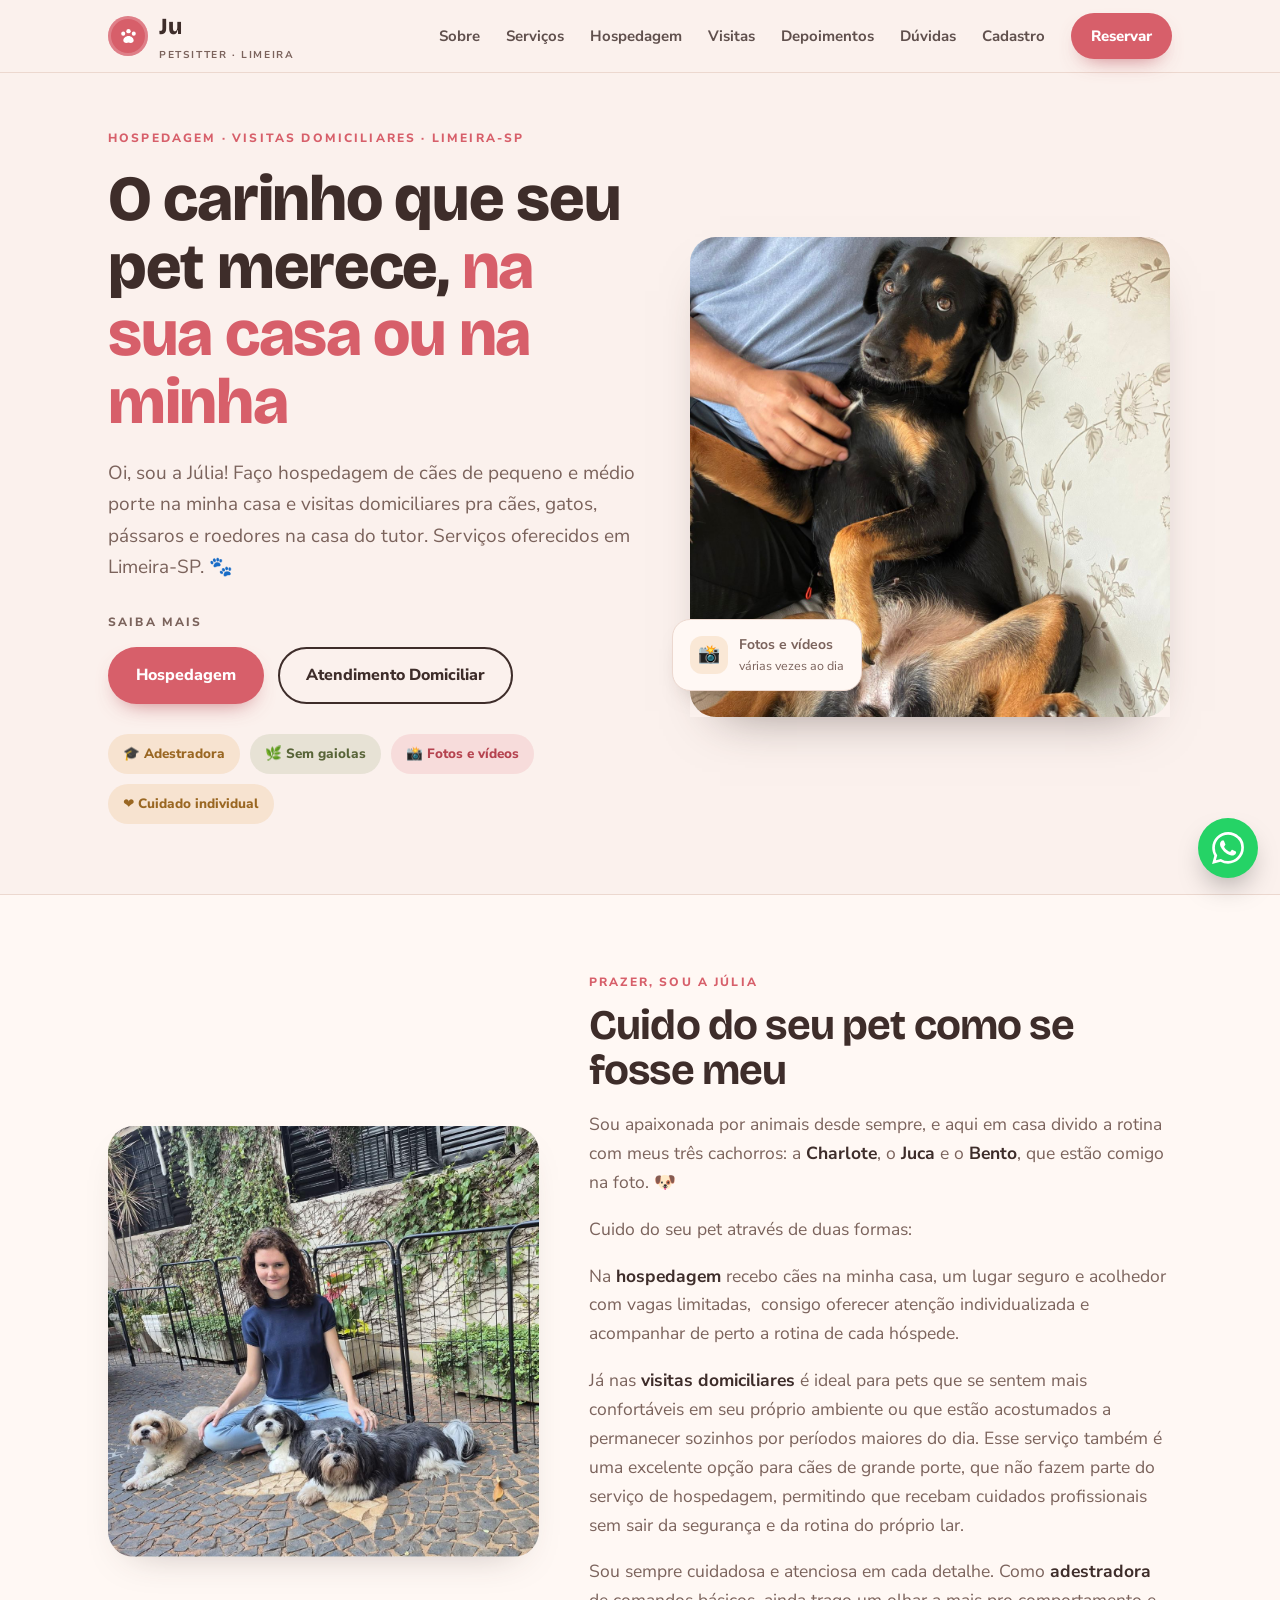
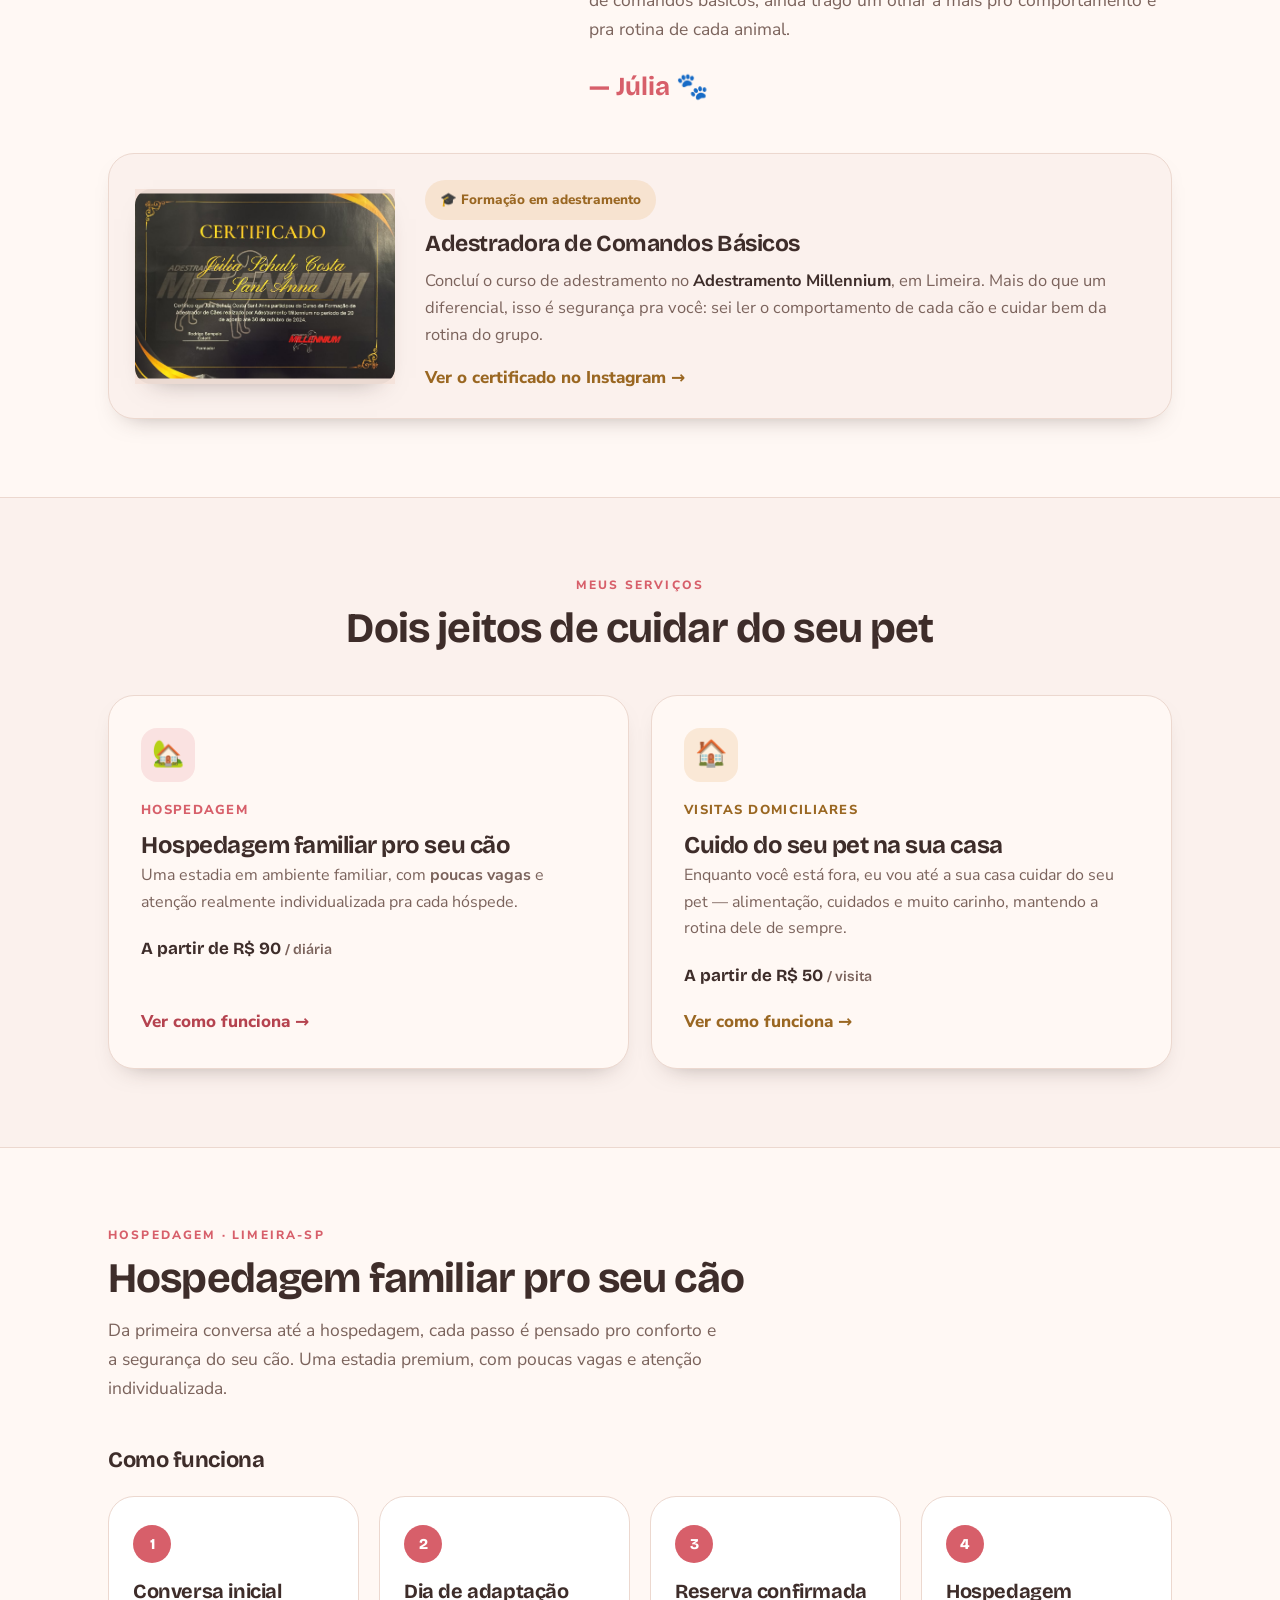
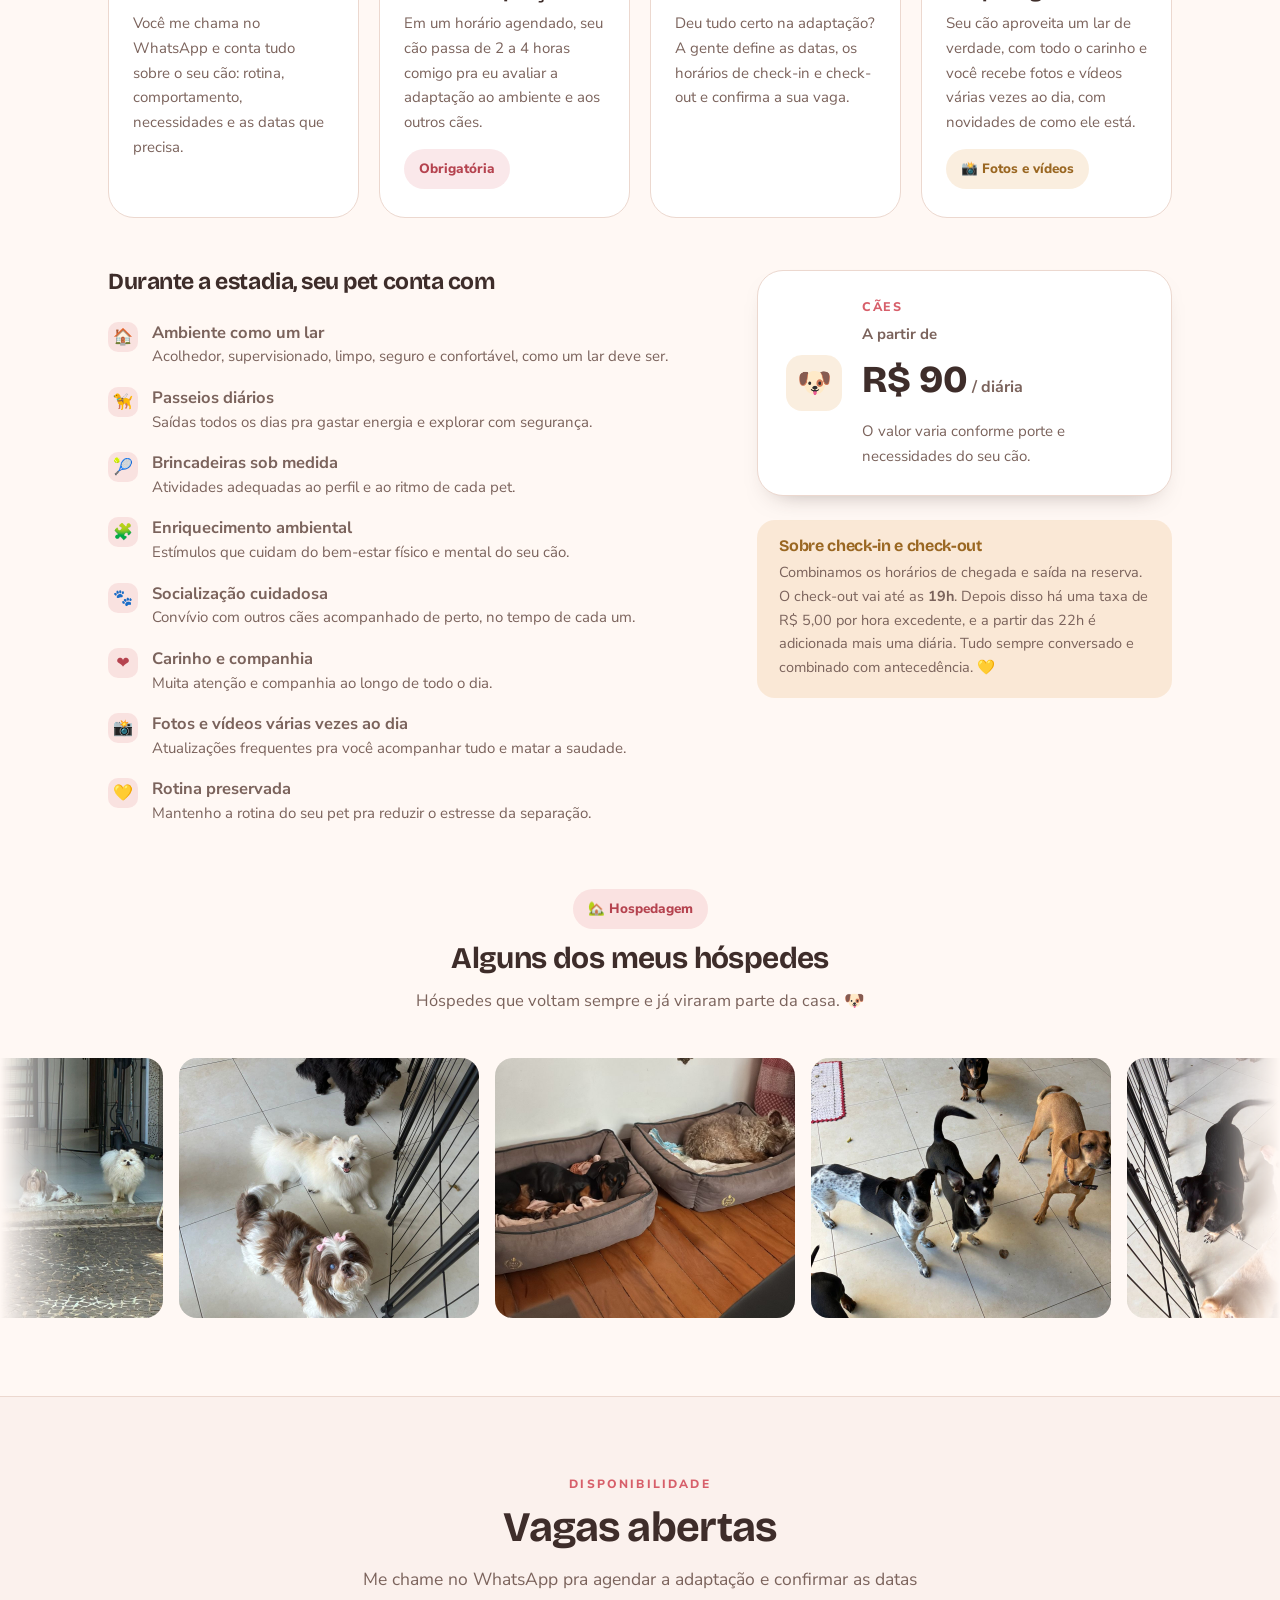
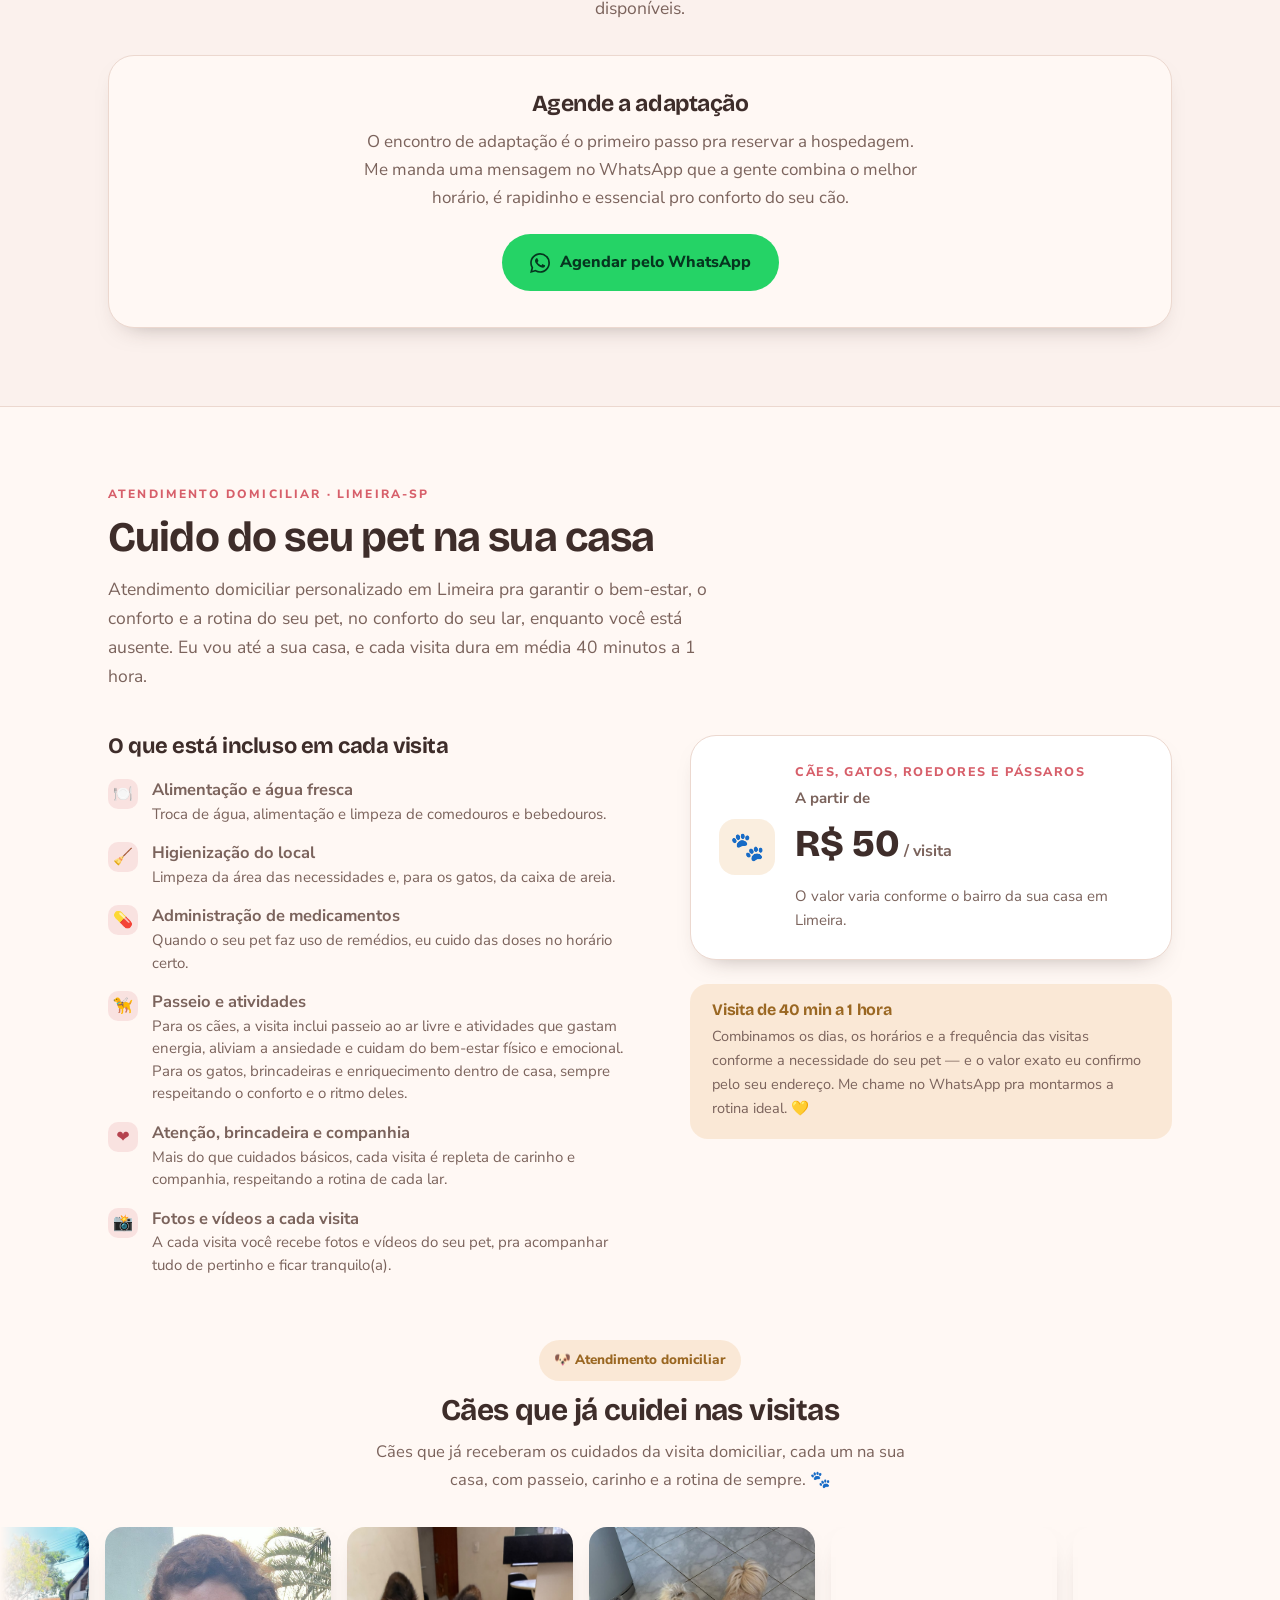
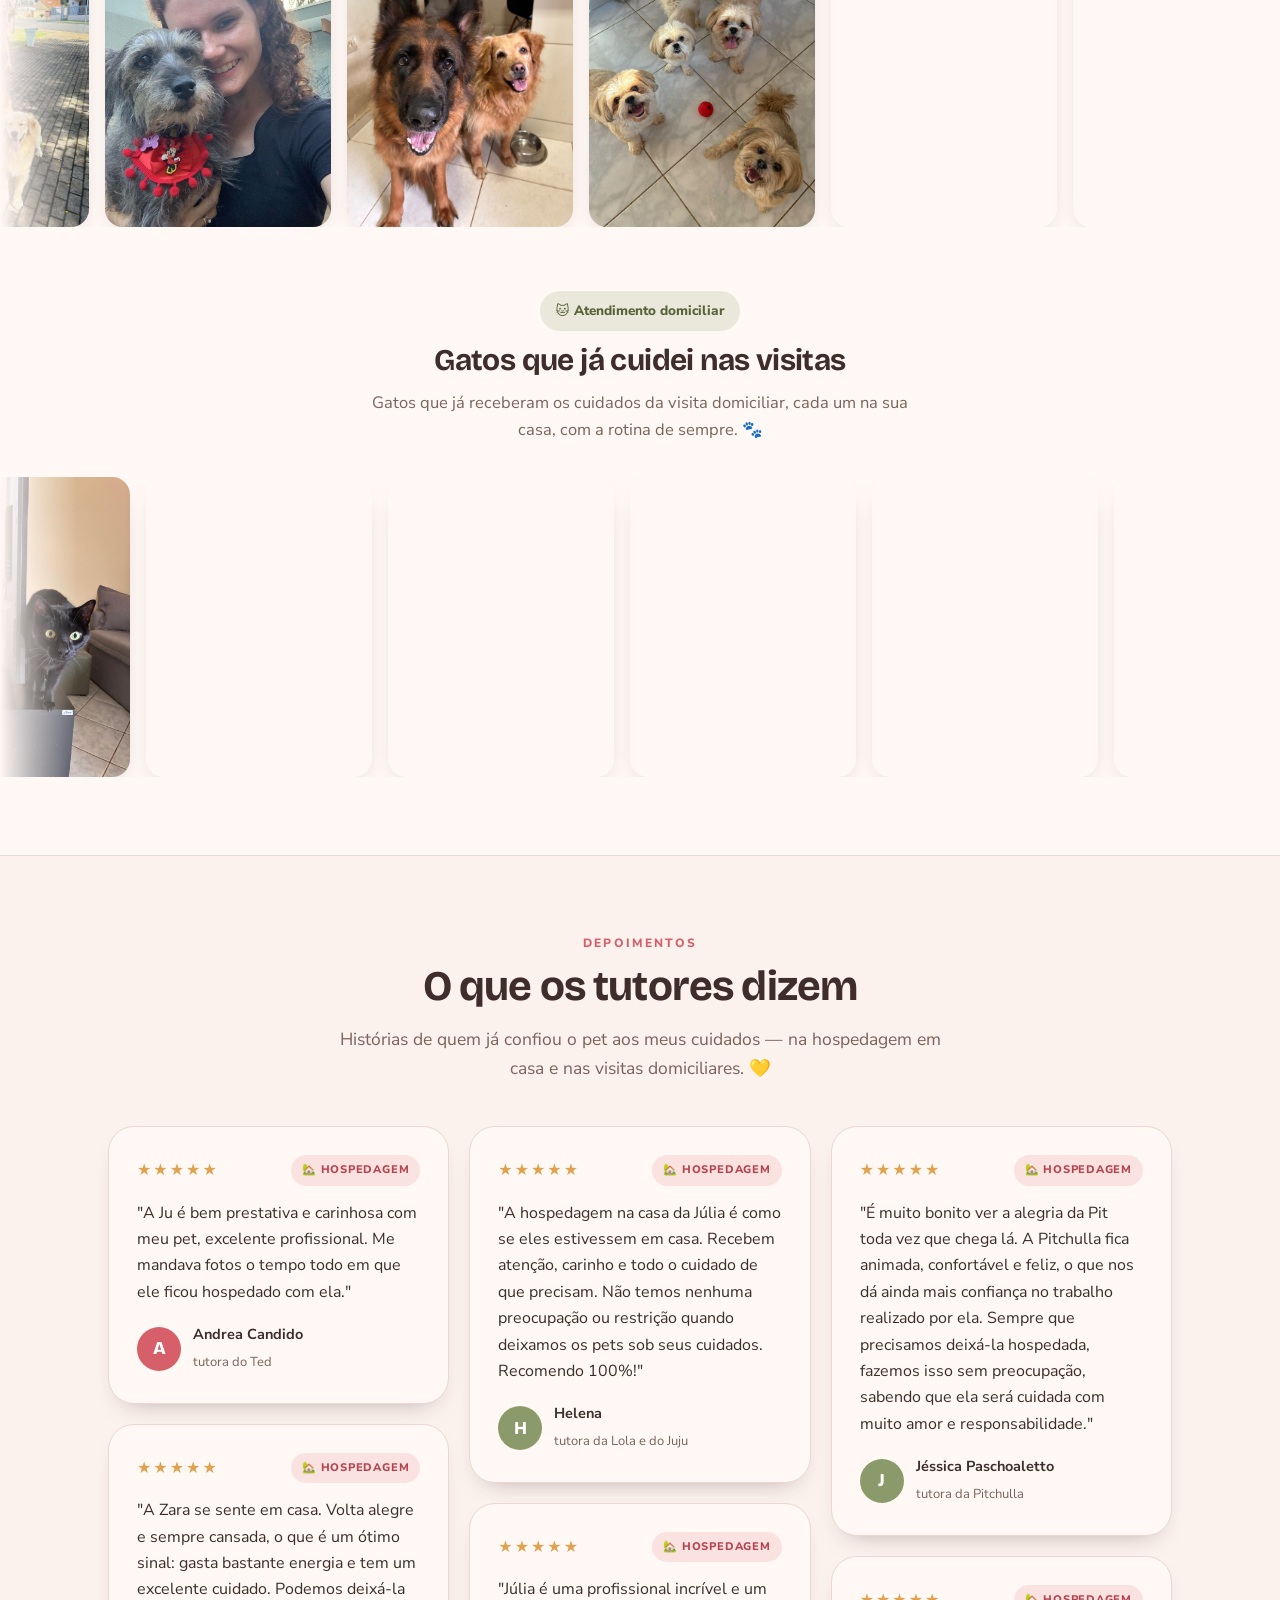
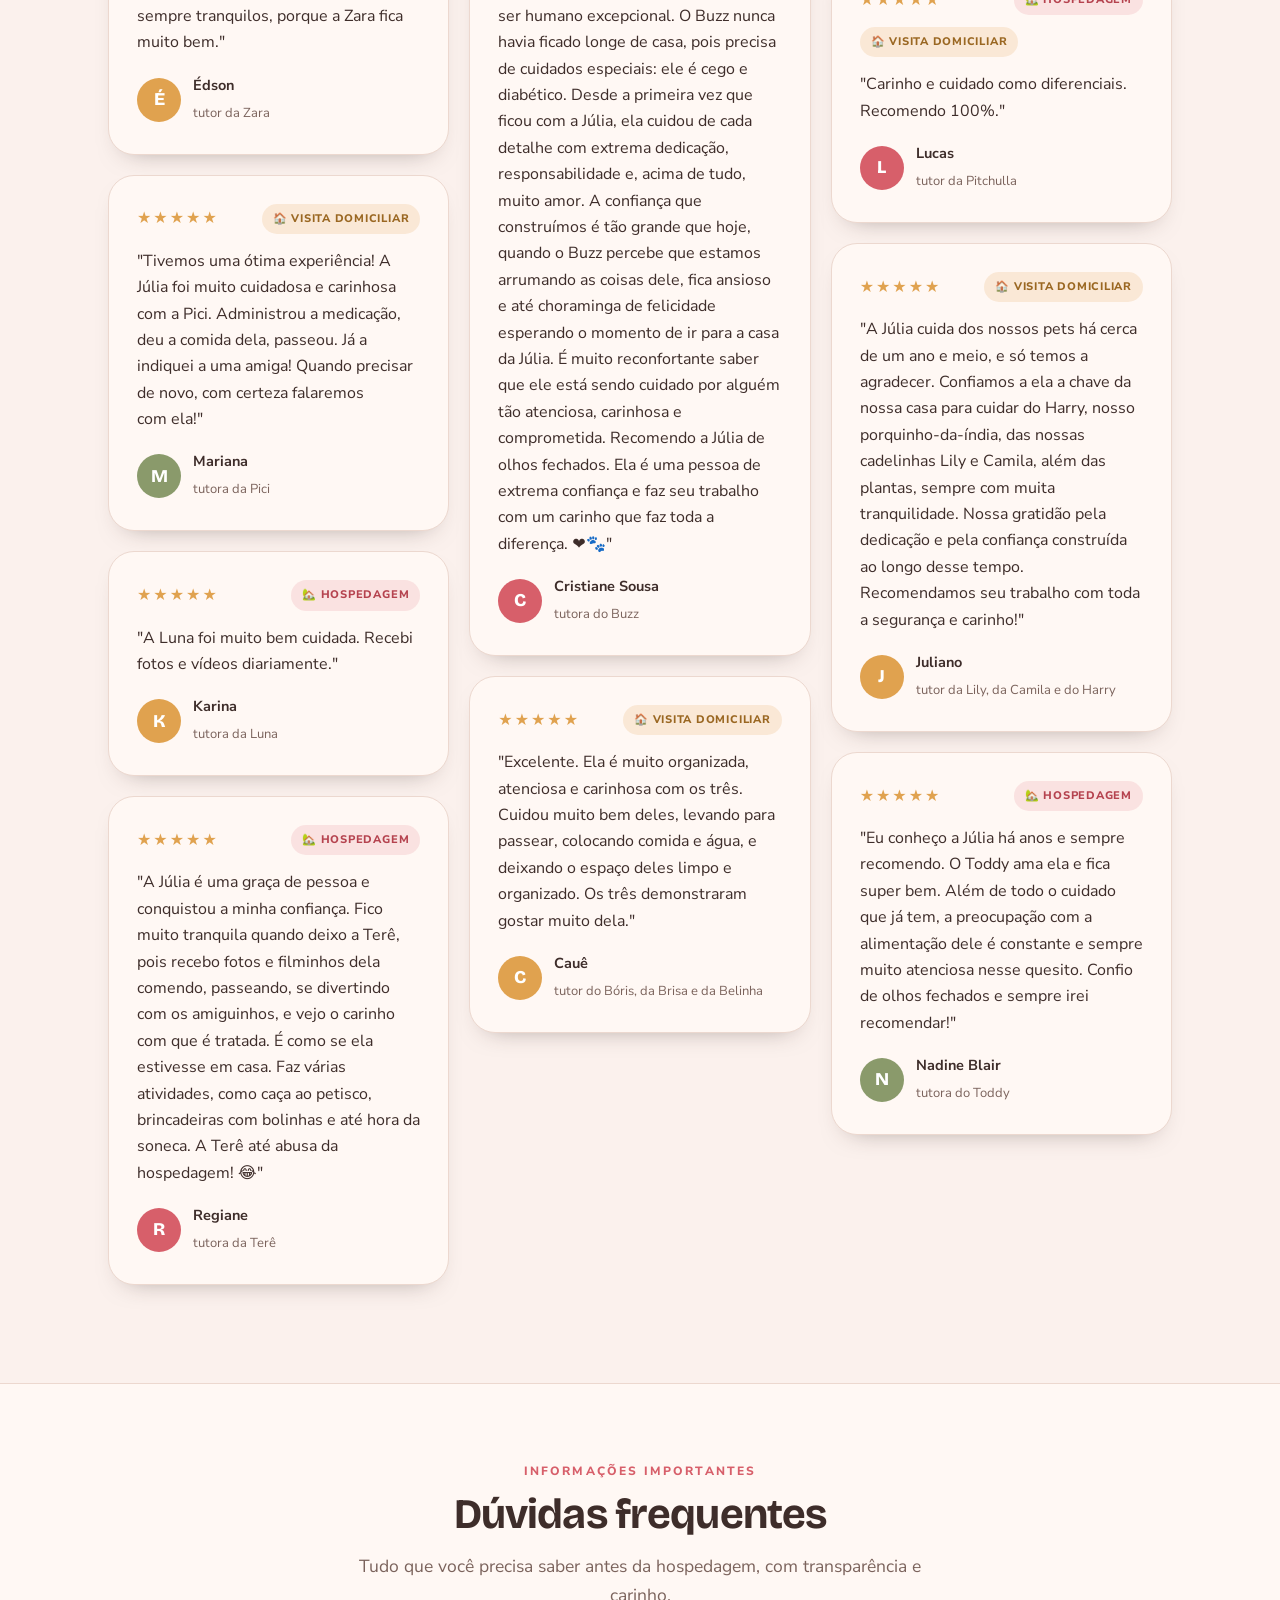
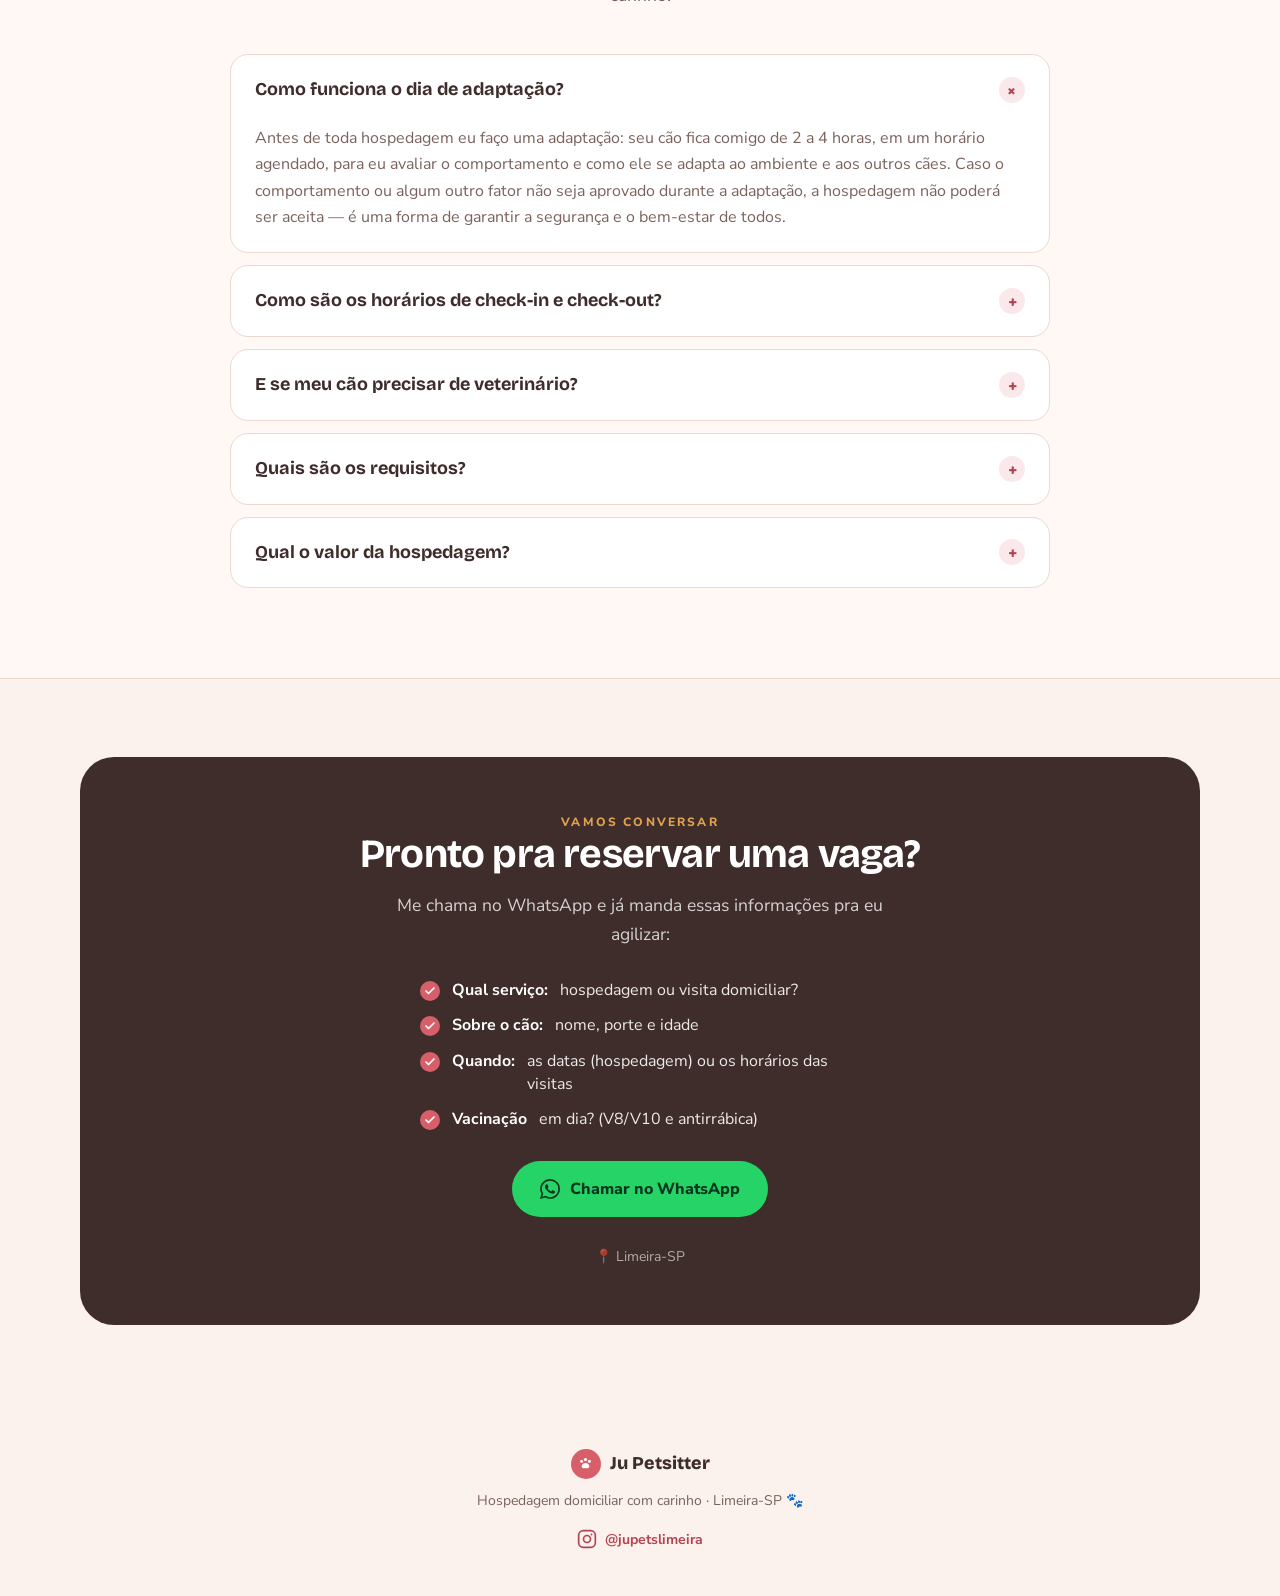
==== index.html @ 746bd134 "Add five photos to the cat visits gallery Co-Authored-By: Claude Opus 5.5 <noreply@anthropic.com> Cl" ====
<!DOCTYPE html>
<html lang="pt-BR">
<head>
<meta charset="UTF-8" />
<meta name="viewport" content="width=device-width, initial-scale=1.0" />
<title>Ju Pets · Hospedagem e visitas domiciliares em Limeira-SP</title>
<meta name="description" content="Ju Pets, em Limeira-SP: hospedagem familiar de cães e visitas domiciliares para cães e gatos, com carinho de verdade e fotos e vídeos várias vezes ao dia. 🐾" />

<!-- ===== Prévia ao compartilhar o link (WhatsApp, Instagram, Facebook) ===== -->
<!-- IMPORTANTE: troque "https://SEU-DOMINIO.com.br" pelo endereço real do site
     depois de publicar, pra a imagem aparecer no WhatsApp. -->
<meta property="og:type" content="website" />
<meta property="og:site_name" content="Ju Pets" />
<meta property="og:title" content="Ju Pets · Hospedagem e visitas domiciliares em Limeira-SP" />
<meta property="og:description" content="O carinho que seu pet merece, na sua casa ou na minha. Hospedagem de cães e visitas para cães e gatos em Limeira-SP, com fotos e vídeos várias vezes ao dia. 🐾" />
<meta property="og:image" content="https://SEU-DOMINIO.com.br/images/og-jupets.png" />
<meta property="og:image:width" content="1200" />
<meta property="og:image:height" content="630" />
<meta property="og:image:alt" content="Ju Pets — hospedagem e visitas domiciliares em Limeira-SP" />
<meta property="og:locale" content="pt_BR" />
<meta name="twitter:card" content="summary_large_image" />
<meta name="twitter:title" content="Ju Pets · Hospedagem e visitas domiciliares em Limeira-SP" />
<meta name="twitter:description" content="O carinho que seu pet merece, na sua casa ou na minha. Cães e gatos em Limeira-SP. 🐾" />
<meta name="twitter:image" content="https://SEU-DOMINIO.com.br/images/og-jupets.png" />

<link rel="preconnect" href="https://fonts.googleapis.com" />
<link rel="preconnect" href="https://fonts.gstatic.com" crossorigin />
<link href="https://fonts.googleapis.com/css2?family=Bricolage+Grotesque:opsz,wght@12..96,400;12..96,500;12..96,600;12..96,700;12..96,800&family=Nunito+Sans:ital,opsz,wght@0,6..12,400;0,6..12,500;0,6..12,600;0,6..12,700;0,6..12,800;1,6..12,400&display=swap" rel="stylesheet" />
<script src="image-slot.js"></script>
<style>
  :root {
    /* ===== Paleta Rosa Vivo (aconchegante e caloroso) ===== */
    --rose:       #D75F6A;  /* cor principal — rosa vivo */
    --rose-deep:  #B5434F;  /* rosa escuro (hover/pressed) */
    --rose-soft:  rgba(215,95,106,0.14);
    --honey:      #E0A24F;  /* acento quente */
    --honey-ink:  #9a6722;
    --honey-soft: rgba(224,162,79,0.18);
    --sage:       #8a9a6b;
    --sage-soft:  rgba(138,154,107,0.18);
    --sage-ink:   #586438;

    --cream:      #FBF1ED;  /* fundo da página */
    --surface:    #FFF8F4;  /* cartões */
    --shell:      #F5E3DB;  /* chips / divisores suaves */
    --line:       #ECD8CF;
    --ink:        #3E2D2A;  /* texto principal */
    --ink-soft:   #7B635C;  /* texto secundário */

    --wa:         #25D366;
    --r-xl: 34px; --r-lg: 26px; --r-md: 18px; --r-sm: 12px;
    --shadow: 0 24px 50px -30px rgba(62,45,42,0.55);
    --shadow-sm: 0 12px 26px -18px rgba(62,45,42,0.5);
    --maxw: 1120px;
  }

  * { box-sizing: border-box; }
  html { scroll-behavior: smooth; scroll-padding-top: 86px; }
  body {
    margin: 0; background: var(--cream); color: var(--ink);
    font-family: "Nunito Sans", system-ui, sans-serif;
    font-size: 17px; line-height: 1.65; -webkit-font-smoothing: antialiased;
  }
  img, image-slot { max-width: 100%; }
  image-slot { display: block; }
  h1,h2,h3,h4 { font-family: "Bricolage Grotesque", system-ui, sans-serif; font-weight: 700; line-height: 1.06; letter-spacing: -0.02em; margin: 0; }
  a { color: inherit; }

  .wrap { max-width: var(--maxw); margin: 0 auto; padding: 0 28px; }
  .eyebrow { font-weight: 800; text-transform: uppercase; letter-spacing: 0.18em; font-size: 12px; color: var(--rose); }
  .sec-title { font-size: clamp(28px, 4vw, 42px); margin: 10px 0 0; }
  .sec-intro { color: var(--ink-soft); max-width: 620px; margin: 16px 0 0; font-size: 17.5px; }
  .section { padding: 78px 0; position: relative; }
  /* Faixas areia alternadas — separam visualmente as seções */
  .section.band { background: var(--surface); border-top: 1px solid var(--line); border-bottom: 1px solid var(--line); }
  /* dentro da faixa, os cards viram branco puro pra manter o contraste */
  .section.band .step, .section.band .quote, .section.band .price, .section.band .acc { background: #fff; }
  .center { text-align: center; }
  .center .sec-intro { margin-left: auto; margin-right: auto; }

  /* ====== Buttons ====== */
  .btn { font-family: "Nunito Sans"; font-weight: 800; border: 0; cursor: pointer; border-radius: 999px;
         padding: 15px 28px; font-size: 16px; display: inline-flex; align-items: center; gap: 10px;
         text-decoration: none; transition: transform .15s ease, background .15s ease, box-shadow .15s ease; }
  .btn:active { transform: translateY(1px); }
  .btn-primary { background: var(--rose); color: #fff; box-shadow: 0 10px 22px -12px rgba(181,67,79,0.8); }
  .btn-primary:hover { background: var(--rose-deep); }
  .btn-ghost { background: transparent; color: var(--ink); border: 2px solid var(--ink); padding: 13px 26px; }
  .btn-ghost:hover { background: var(--ink); color: var(--cream); }
  .btn-wa { background: var(--wa); color: #06351f; }
  .btn-wa:hover { filter: brightness(0.96); }

  .badge { display: inline-flex; align-items: center; gap: 8px; padding: 9px 15px; border-radius: 999px; font-weight: 800; font-size: 13.5px; }
  .badge.rose { background: var(--rose-soft); color: var(--rose-deep); }
  .badge.honey { background: var(--honey-soft); color: var(--honey-ink); }
  .badge.sage { background: var(--sage-soft); color: var(--sage-ink); }

  /* ====== Navbar ====== */
  header.nav {
    position: sticky; top: 0; z-index: 50;
    background: color-mix(in srgb, var(--cream) 88%, transparent);
    backdrop-filter: blur(10px);
    border-bottom: 1px solid var(--line);
  }
  .nav-inner { display: flex; align-items: center; justify-content: space-between; height: 72px; }
  .logo { display: inline-flex; align-items: center; gap: 11px; text-decoration: none; }
  .logo .mk { width: 40px; height: 40px; border-radius: 50%; background: var(--rose); color: #fff; display: grid; place-items: center; box-shadow: inset 0 0 0 3px rgba(255,255,255,0.2); }
  .logo .mk svg { width: 23px; height: 23px; }
  .logo .wm { font-family: "Bricolage Grotesque"; font-weight: 800; font-size: 23px; letter-spacing: -0.02em; }
  .logo .wm small { display: block; font-family: "Nunito Sans"; font-size: 10px; font-weight: 700; letter-spacing: 0.16em; text-transform: uppercase; color: var(--ink-soft); margin-top: 1px; }
  .nav-links { display: flex; align-items: center; gap: 26px; }
  .nav-links a.lnk { font-weight: 700; font-size: 15px; text-decoration: none; color: var(--ink); opacity: 0.82; }
  .nav-links a.lnk:hover { opacity: 1; color: var(--rose-deep); }
  .nav-toggle { display: none; background: none; border: 0; cursor: pointer; padding: 8px; color: var(--rose); }
  .nav-toggle svg { width: 28px; height: 28px; }

  /* ====== Hero ====== */
  .hero { padding: 56px 0 70px; }
  .hero-grid { display: grid; grid-template-columns: 1.05fr 0.95fr; gap: 50px; align-items: center; }
  .hero h1 { font-size: clamp(38px, 6vw, 64px); font-weight: 800; margin-top: 16px; }
  .hero h1 .accent { color: var(--rose); }
  .hero .lead { font-size: 19px; color: var(--ink-soft); margin: 22px 0 30px; max-width: 540px; }
  .hero-cta-label { font-weight: 800; text-transform: uppercase; letter-spacing: 0.18em; font-size: 12px; color: var(--ink-soft); margin-bottom: 14px; }
  .hero-cta { display: flex; flex-wrap: wrap; gap: 14px; }
  .hero-badges { display: flex; flex-wrap: wrap; gap: 10px; margin-top: 30px; }
  .hero-photo { position: relative; }
  .hero-photo image-slot { width: 100%; height: 480px; box-shadow: var(--shadow); }
  .hero-photo .float { position: absolute; left: -18px; bottom: 26px; background: var(--surface); border: 1px solid var(--line);
        border-radius: var(--r-md); padding: 13px 17px; box-shadow: var(--shadow-sm); display: flex; align-items: center; gap: 11px; }
  .hero-photo .float .ic { width: 38px; height: 38px; border-radius: 12px; background: var(--honey-soft); color: var(--honey-ink); display: grid; place-items: center; font-size: 18px; }
  .hero-photo .float b { font-size: 14px; display: block; }
  .hero-photo .float span { font-size: 12.5px; color: var(--ink-soft); }

  /* ====== Sobre ====== */
  .about { background: var(--surface); border-top: 1px solid var(--line); border-bottom: 1px solid var(--line); }
  .about-grid { display: grid; grid-template-columns: 0.85fr 1.15fr; gap: 50px; align-items: center; }
  .about-photo image-slot { width: 100%; aspect-ratio: 1 / 1; height: auto; border-radius: 26px; box-shadow: 0 16px 40px -24px rgba(62,45,42,0.35); }
  .about p { color: var(--ink-soft); margin: 18px 0 0; font-size: 17.5px; }
  .about p strong { color: var(--ink); }
  .sign { font-family: "Bricolage Grotesque"; font-weight: 700; font-size: 26px; color: var(--rose); margin-top: 22px; }
  /* credencial — adestradora */
  .cred { display: grid; grid-template-columns: 260px 1fr; gap: 30px; align-items: center;
        background: var(--cream); border: 1px solid var(--line); border-radius: var(--r-lg);
        padding: 26px; box-shadow: var(--shadow-sm); margin-top: 44px; }
  .cred .cred-media { display: block; text-decoration: none; }
  .cred image-slot { width: 100%; aspect-ratio: 4 / 3; height: auto; background: var(--shell); box-shadow: var(--shadow-sm); }
  .cred h3 { font-size: 23px; margin: 12px 0 0; }
  .cred p { margin: 10px 0 0; color: var(--ink-soft); font-size: 16.5px; }
  .cred .cert-link { display: inline-flex; align-items: center; gap: 7px; margin-top: 16px;
        font-weight: 800; text-decoration: none; color: var(--honey-ink); transition: gap .15s ease; }
  .cred .cert-link:hover { gap: 11px; }
  @media (max-width: 560px) { .cred { grid-template-columns: 1fr; text-align: center; } .cred image-slot { max-width: 320px; margin: 0 auto; } }

  /* ====== Como funciona ====== */
  .steps { display: grid; grid-template-columns: repeat(4, 1fr); gap: 20px; margin-top: 48px; }
  .step { background: var(--surface); border: 1px solid var(--line); border-radius: var(--r-lg); padding: 28px 24px; position: relative; }
  .step .n { font-family: "Bricolage Grotesque"; font-weight: 800; font-size: 15px; width: 38px; height: 38px; border-radius: 50%;
        background: var(--rose); color: #fff; display: grid; place-items: center; margin-bottom: 18px; }
  .step h3 { font-size: 20px; margin-bottom: 9px; }
  .step p { color: var(--ink-soft); font-size: 15px; margin: 0; }
  .step .tag { margin-top: 14px; }

  /* ====== Valores ====== */
  .prices { display: grid; grid-template-columns: 1fr 1fr; gap: 22px; margin-top: 44px; max-width: 760px; }
  .price { background: var(--surface); border: 1px solid var(--line); border-radius: var(--r-lg); padding: 32px; box-shadow: var(--shadow-sm); }
  .price .label { font-weight: 800; text-transform: uppercase; letter-spacing: 0.12em; font-size: 12.5px; color: var(--rose); }
  .price .val { font-family: "Bricolage Grotesque"; font-weight: 800; font-size: 46px; margin: 10px 0 2px; }
  .price .val .from { display: block; font-family: "Nunito Sans", sans-serif; font-size: 15px; font-weight: 700; letter-spacing: 0; color: var(--ink-soft); margin-bottom: 2px; }
  .price .val small { font-family: "Nunito Sans"; font-size: 16px; font-weight: 700; color: var(--ink-soft); }
  .price .desc { color: var(--ink-soft); font-size: 15px; margin-top: 8px; }
  .price .save { display: inline-flex; align-items: center; gap: 7px; margin-top: 16px; background: var(--sage-soft); color: var(--sage-ink); font-weight: 800; font-size: 13px; padding: 8px 14px; border-radius: 999px; }
  .price.featured { border-color: var(--rose); box-shadow: 0 18px 40px -24px rgba(215,95,106,0.55); position: relative; }
  .price.featured .ribbon { position: absolute; top: -13px; left: 50%; transform: translateX(-50%); background: var(--rose); color: #fff; font-weight: 800; font-size: 11.5px; letter-spacing: 0.08em; text-transform: uppercase; padding: 6px 14px; border-radius: 999px; white-space: nowrap; }
  .price-note { margin-top: 26px; background: var(--honey-soft); border-radius: var(--r-md); padding: 18px 22px; max-width: 760px; }
  .price-note h4 { font-size: 16px; margin-bottom: 6px; color: var(--honey-ink); }
  .price-note p { margin: 0; font-size: 14.5px; color: var(--ink-soft); }

  /* ====== Serviços (overview) ====== */
  .svc-grid { display: grid; grid-template-columns: 1fr 1fr; gap: 22px; margin-top: 44px; align-items: stretch; }
  .svc-card { position: relative; background: var(--surface); border: 1px solid var(--line); border-radius: var(--r-lg); padding: 32px; box-shadow: var(--shadow-sm); display: flex; flex-direction: column; }
  .svc-card .ic { width: 54px; height: 54px; border-radius: 16px; display: grid; place-items: center; font-size: 26px; margin-bottom: 18px; }
  .svc-card.hosp .ic { background: var(--rose-soft); }
  .svc-card.crec .ic { background: var(--sage-soft); }
  .svc-card.dom .ic { background: var(--honey-soft); }
  .svc-card h3 { font-size: 24px; margin-bottom: 4px; }
  .svc-card .tagline { font-weight: 800; font-size: 13px; text-transform: uppercase; letter-spacing: 0.1em; margin-bottom: 12px; }
  .svc-card.hosp .tagline { color: var(--rose); }
  .svc-card.crec .tagline { color: var(--sage-ink); }
  .svc-card.dom .tagline { color: var(--honey-ink); }
  .svc-card p { color: var(--ink-soft); font-size: 16px; margin: 0 0 20px; }
  .svc-card .price-from { font-family: "Bricolage Grotesque"; font-weight: 700; font-size: 17px; margin-bottom: 18px; }
  .svc-card .price-from span { color: var(--ink-soft); font-weight: 600; font-size: 14px; }
  .svc-card .go { margin-top: auto; align-self: flex-start; font-weight: 800; text-decoration: none; color: var(--rose-deep); display: inline-flex; align-items: center; gap: 7px; transition: gap .15s ease; }
  .svc-card.crec .go { color: var(--sage-ink); }
  .svc-card.dom .go { color: var(--honey-ink); }
  .svc-card .go:hover { gap: 11px; }
  /* card carro-chefe / premium */
  .svc-card.featured { border-color: var(--rose); padding-top: 40px; box-shadow: 0 26px 54px -28px rgba(215,95,106,0.6); background: linear-gradient(180deg, #fff 0%, var(--surface) 60%); }
  .svc-card.featured::before { content: "✨ Serviço premium"; position: absolute; top: -13px; left: 50%; transform: translateX(-50%); white-space: nowrap; background: var(--rose); color: #fff; font-family: "Nunito Sans"; font-weight: 800; font-size: 11.5px; letter-spacing: 0.08em; text-transform: uppercase; padding: 7px 15px; border-radius: 999px; box-shadow: 0 8px 18px -8px rgba(181,67,79,0.8); }
  .svc-card.featured h3 { font-size: 27px; }
  .svc-card.featured .feat-list { list-style: none; margin: 0 0 22px; padding: 0; display: grid; gap: 9px; }
  .svc-card.featured .feat-list li { display: flex; align-items: center; gap: 10px; font-size: 15px; color: var(--ink); font-weight: 600; }
  .svc-card.featured .feat-list li::before { content: ""; flex: 0 0 auto; width: 18px; height: 18px; border-radius: 50%; background: var(--rose) url("data:image/svg+xml,%3Csvg xmlns='http://www.w3.org/2000/svg' viewBox='0 0 24 24' fill='none' stroke='white' stroke-width='3.4' stroke-linecap='round' stroke-linejoin='round'%3E%3Cpath d='M20 6 9 17l-5-5'/%3E%3C/svg%3E") center/11px no-repeat; }
  .svc-card.featured .go { background: var(--rose); color: #fff; padding: 13px 22px; border-radius: 999px; box-shadow: 0 10px 22px -12px rgba(181,67,79,0.8); }
  .svc-card.featured .go:hover { background: var(--rose-deep); gap: 7px; }

  /* ====== Visitas domiciliares ====== */
  .stay-incl { max-width: 880px; margin: 52px auto 0; }
  .stay-incl > h3 { font-size: 23px; text-align: center; margin-bottom: 26px; }
  .stay-incl .incl-list { grid-template-columns: 1fr 1fr; gap: 18px 34px; }
  @media (max-width: 700px) { .stay-incl .incl-list { grid-template-columns: 1fr; } }
  /* layout em duas colunas: itens da estadia + bloco de valor */
  .stay-grid { display: grid; grid-template-columns: 1.3fr 0.9fr; gap: 50px; align-items: start; margin-top: 52px; }
  .stay-grid .stay-incl { max-width: none; margin: 0; }
  .stay-grid .stay-incl > h3 { text-align: left; }
  .stay-grid .stay-incl .incl-list { grid-template-columns: 1fr; gap: 18px; }
  .stay-grid .visit-prices { margin-top: 0; max-width: none; }
  @media (max-width: 940px) { .stay-grid { grid-template-columns: 1fr; gap: 36px; margin-top: 44px; } .stay-grid .stay-incl > h3 { text-align: center; } }
  .visit-grid { display: grid; grid-template-columns: 1.05fr 0.95fr; gap: 50px; align-items: start; margin-top: 44px; }
  .incl-list { list-style: none; margin: 0; padding: 0; display: grid; gap: 16px; }
  .incl-list li { display: flex; align-items: flex-start; gap: 14px; }
  .incl-list li .ck { flex: 0 0 auto; width: 30px; height: 30px; border-radius: 10px; background: var(--rose-soft); color: var(--rose-deep); display: grid; place-items: center; font-size: 16px; margin-top: 1px; }
  .incl-list li b { display: block; font-size: 16.5px; }
  .incl-list li span { color: var(--ink-soft); font-size: 15px; line-height: 1.5; }
  .visit-prices { display: grid; gap: 18px; }
  .visit-prices .price { display: flex; align-items: center; gap: 20px; padding: 26px 28px; }
  .visit-prices .price .emo { flex: 0 0 auto; width: 56px; height: 56px; border-radius: 16px; display: grid; place-items: center; font-size: 28px; }
  .visit-prices .price.gato .emo { background: var(--sage-soft); }
  .visit-prices .price.cao .emo { background: var(--honey-soft); }
  .visit-prices .price .val { font-size: 38px; margin: 4px 0 0; }
  @media (max-width: 940px) { .visit-grid { grid-template-columns: minmax(0,1fr); gap: 34px; } }

  /* ====== Galeria (faixa rolando + arrastável) ====== */
  .marquee { margin-top: 44px; overflow-x: auto; overflow-y: hidden; cursor: grab; scrollbar-width: none; -ms-overflow-style: none; -webkit-mask-image: linear-gradient(90deg, transparent, #000 6%, #000 94%, transparent); mask-image: linear-gradient(90deg, transparent, #000 6%, #000 94%, transparent); }
  .marquee::-webkit-scrollbar { display: none; }
  .marquee.dragging { cursor: grabbing; }
  .marquee-track { display: flex; gap: 16px; width: max-content; }
  .marquee.dragging .marquee-track image-slot { pointer-events: none; }
  .marquee image-slot { flex: 0 0 auto; width: 300px; height: 260px; user-select: none; -webkit-user-drag: none; }
  .marquee img.cat-tile, .marquee img.dog-tile { flex: 0 0 auto; width: 226px; height: 300px; object-fit: cover; border-radius: 18px; user-select: none; -webkit-user-drag: none; box-shadow: var(--shadow-sm); }
  .marquee.dragging .marquee-track img.cat-tile, .marquee.dragging .marquee-track img.dog-tile { pointer-events: none; }
  .cat-gallery-head { text-align: center; margin-top: 64px; }
  .cat-gallery-head .badge { margin-bottom: 14px; }
  .cat-gallery-head h3 { font-size: clamp(22px, 3.4vw, 30px); }
  .cat-gallery-head p { color: var(--ink-soft); max-width: 540px; margin: 12px auto 0; font-size: 16.5px; }

  /* ====== Disponibilidade ====== */
  /* Disponibilidade agora em creme, pra manter a alternancia das faixas */
  .status-banner { display: flex; flex-wrap: wrap; align-items: center; gap: 14px; background: var(--sage-soft); border-radius: var(--r-md);
        padding: 16px 22px; margin-top: 30px; }
  .status-banner .dot { width: 11px; height: 11px; border-radius: 50%; background: var(--sage); box-shadow: 0 0 0 4px var(--sage-soft); }
  .status-banner strong { font-size: 16px; }
  .status-banner span { color: var(--ink-soft); font-size: 15px; }

  .cal-wrap { display: grid; grid-template-columns: 1fr 1fr; gap: 26px; margin-top: 30px; }
  .cal { background: var(--cream); border: 1px solid var(--line); border-radius: var(--r-lg); padding: 22px; }
  .cal h3 { font-size: 19px; text-transform: capitalize; margin-bottom: 14px; }
  .cal table { width: 100%; border-collapse: collapse; }
  .cal th { font-size: 11px; font-weight: 800; text-transform: uppercase; letter-spacing: 0.06em; color: var(--ink-soft); padding-bottom: 8px; }
  .cal td { text-align: center; padding: 3px; }
  .cal .day { width: 100%; aspect-ratio: 1; display: grid; place-items: center; border-radius: 11px; font-weight: 700; font-size: 14.5px; }
  .cal .day.empty { background: transparent; }
  .cal .day.vaga { background: var(--sage-soft); color: var(--sage-ink); }
  .cal .day.poucas { background: var(--honey-soft); color: var(--honey-ink); }
  .cal .day.lotado { background: var(--shell); color: var(--ink-soft); text-decoration: line-through; opacity: 0.7; }
  .cal .day.past { color: var(--ink-soft); opacity: 0.35; }

  .legend { display: flex; flex-wrap: wrap; gap: 18px; margin-top: 22px; }
  .legend .li { display: flex; align-items: center; gap: 8px; font-size: 13.5px; color: var(--ink-soft); font-weight: 700; }
  .legend .li b { width: 15px; height: 15px; border-radius: 5px; display: inline-block; }

  .adapt-box { margin-top: 32px; background: var(--surface); border: 1px solid var(--line); border-radius: var(--r-lg); padding: 36px; text-align: center; box-shadow: var(--shadow-sm); }
  .adapt-box h3 { font-size: 23px; }
  .adapt-box p { color: var(--ink-soft); max-width: 560px; margin: 12px auto 22px; }

  /* ====== Depoimentos ====== */
  .quotes { columns: 3; column-gap: 20px; margin-top: 44px; }
  .quote { background: var(--surface); border: 1px solid var(--line); border-radius: var(--r-lg); padding: 28px; box-shadow: var(--shadow-sm);
        break-inside: avoid; -webkit-column-break-inside: avoid; margin: 0 0 20px; display: inline-block; width: 100%; }
  .quote .q-top { display: flex; align-items: center; justify-content: space-between; gap: 12px; flex-wrap: wrap; }
  .quote .stars { color: var(--honey); font-size: 16px; letter-spacing: 2px; }
  .quote .svc-tag { display: inline-flex; align-items: center; gap: 6px; font-weight: 800; font-size: 11px; text-transform: uppercase; letter-spacing: 0.07em; padding: 6px 11px; border-radius: 999px; white-space: nowrap; }
  .quote .svc-tag.hosp { background: var(--rose-soft); color: var(--rose-deep); }
  .quote .svc-tag.dom { background: var(--honey-soft); color: var(--honey-ink); }
  .quote p { font-size: 16px; margin: 14px 0 18px; text-wrap: pretty; }
  .quote .who { display: flex; align-items: center; gap: 12px; }
  .quote .who .av { width: 44px; height: 44px; flex: 0 0 auto; border-radius: 50%; display: grid; place-items: center;
        font-family: "Bricolage Grotesque"; font-weight: 800; font-size: 18px; color: #fff; }
  .quote .who .av.rose { background: var(--rose); }
  .quote .who .av.honey { background: var(--honey); }
  .quote .who .av.sage { background: var(--sage); }
  .quote .who b { display: block; font-size: 14.5px; }
  .quote .who span { font-size: 13px; color: var(--ink-soft); }
  @media (max-width: 940px) { .quotes { columns: 2; } }
  @media (max-width: 560px) { .quotes { columns: 1; } }

  /* ====== FAQ ====== */
  .faq { max-width: 820px; margin: 44px auto 0; }
  .acc { background: var(--surface); border: 1px solid var(--line); border-radius: var(--r-md); margin-bottom: 12px; overflow: hidden; }
  .acc summary { list-style: none; cursor: pointer; padding: 20px 24px; font-family: "Bricolage Grotesque"; font-weight: 700; font-size: 18px;
        display: flex; align-items: center; justify-content: space-between; gap: 16px; }
  .acc summary::-webkit-details-marker { display: none; }
  .acc summary .pl { width: 26px; height: 26px; flex: 0 0 auto; border-radius: 50%; background: var(--rose-soft); color: var(--rose-deep);
        display: grid; place-items: center; font-size: 18px; transition: transform .2s ease; }
  .acc[open] summary .pl { transform: rotate(45deg); }
  .acc .body { padding: 0 24px 22px; color: var(--ink-soft); font-size: 16px; }
  .acc .body ul { margin: 8px 0 0; padding-left: 20px; }
  .acc .body li { margin-bottom: 6px; }

  /* ====== Contato ====== */
  .contact { background: var(--ink); color: var(--cream); border-radius: var(--r-xl); padding: 56px; text-align: center; margin: 0 auto; max-width: var(--maxw); }
  .contact h2 { color: #fff; font-size: clamp(28px, 4vw, 40px); }
  .contact p { color: rgba(255,255,255,0.78); max-width: 520px; margin: 16px auto 30px; font-size: 17.5px; }
  .contact .ask-list { list-style: none; margin: 0 auto 30px; padding: 0; max-width: 440px; text-align: left; display: grid; gap: 12px; }
  .contact .ask-list li { display: flex; align-items: flex-start; gap: 12px; color: rgba(255,255,255,0.9); font-size: 16px; line-height: 1.45; }
  .contact .ask-list li::before { content: ""; flex: 0 0 auto; width: 20px; height: 20px; margin-top: 2px; border-radius: 50%; background: var(--rose) url("data:image/svg+xml,%3Csvg xmlns='http://www.w3.org/2000/svg' viewBox='0 0 24 24' fill='none' stroke='white' stroke-width='3.4' stroke-linecap='round' stroke-linejoin='round'%3E%3Cpath d='M20 6 9 17l-5-5'/%3E%3C/svg%3E") center/12px no-repeat; }
  .contact .ask-list li b { color: #fff; }
  .contact .row { display: flex; flex-wrap: wrap; gap: 14px; justify-content: center; }
  .contact .meta { margin-top: 28px; color: rgba(255,255,255,0.6); font-size: 14px; }

  /* ====== Footer ====== */
  footer.foot { text-align: center; padding: 46px 28px 40px; color: var(--ink-soft); font-size: 14px; }
  footer.foot .fl { display: inline-flex; align-items: center; gap: 9px; font-family: "Bricolage Grotesque"; font-weight: 800; font-size: 18px; color: var(--ink); margin-bottom: 10px; }
  footer.foot .fl .mk { width: 30px; height: 30px; border-radius: 50%; background: var(--rose); color: #fff; display: grid; place-items: center; }
  footer.foot .fl .mk svg { width: 17px; height: 17px; }
  footer.foot .ig { display: inline-flex; align-items: center; gap: 8px; margin-top: 16px; text-decoration: none; font-weight: 700; color: var(--rose-deep); transition: color .15s; }
  footer.foot .ig:hover { color: var(--rose); }
  footer.foot .ig svg { width: 20px; height: 20px; }

  /* ====== Floating WhatsApp ====== */
  .wa-float { position: fixed; right: 22px; bottom: 22px; z-index: 60; width: 60px; height: 60px; border-radius: 50%;
        background: var(--wa); display: grid; place-items: center; box-shadow: 0 14px 30px -10px rgba(0,0,0,0.4); text-decoration: none; }
  .wa-float svg { width: 32px; height: 32px; color: #fff; }
  .wa-float:hover { transform: scale(1.06); transition: transform .15s ease; }

  /* ====== Mobile menu ====== */
  .mobile-menu { display: none; }

  @media (max-width: 940px) {
    .hero-grid, .about-grid, .cal-wrap, .svc-grid { grid-template-columns: minmax(0, 1fr); gap: 34px; }
    .steps { grid-template-columns: 1fr 1fr; }
    .quotes { grid-template-columns: 1fr; }
    .about-photo image-slot { height: auto; }
    .hero-photo image-slot { height: 420px; }
    .nav-links { display: none; }
    .nav-toggle { display: inline-flex; }
    .mobile-menu.open { display: flex; flex-direction: column; gap: 4px; padding: 12px 28px 20px; border-bottom: 1px solid var(--line); background: var(--cream); }
    .mobile-menu a { padding: 11px 0; font-weight: 700; text-decoration: none; border-bottom: 1px dashed var(--line); }
    .contact { padding: 40px 26px; }
  }
  @media (max-width: 560px) {
    .prices { grid-template-columns: 1fr; }
    .steps { grid-template-columns: 1fr; }
    .section { padding: 56px 0; }
    .hero { padding: 32px 0 48px; }
    .about-photo image-slot { height: auto; }
    .hero-photo image-slot { height: 96vw; max-height: 440px; }
    .hero-photo .float { left: 50%; transform: translateX(-50%); bottom: -16px; white-space: nowrap; }
  }
</style>
</head>
<body>

<!-- ============ NAV ============ -->
<header class="nav">
  <div class="wrap nav-inner">
    <a class="logo" href="#topo">
      <span class="mk" aria-hidden="true"><svg viewBox="0 0 24 24" fill="currentColor"><circle cx="6.5" cy="9" r="2.1"/><circle cx="12" cy="6.4" r="2.3"/><circle cx="17.5" cy="9" r="2.1"/><path d="M12 11.4c-3 0-5.4 2.3-5.4 4.7 0 1.7 1.5 2.6 3.1 2.6 1 0 1.6-.4 2.3-.4s1.3.4 2.3.4c1.6 0 3.1-.9 3.1-2.6 0-2.4-2.4-4.7-5.4-4.7z"/></svg></span>
      <span class="wm">Ju<small>petsitter · limeira</small></span>
    </a>
    <nav class="nav-links">
      <a class="lnk" href="#sobre">Sobre</a>
      <a class="lnk" href="#servicos">Serviços</a>
      <a class="lnk" href="#como-funciona">Hospedagem</a>
      <a class="lnk" href="#visitas">Visitas</a>
      <a class="lnk" href="#depoimentos">Depoimentos</a>
      <a class="lnk" href="#faq">Dúvidas</a>
      <a class="lnk" href="cadastro.html">Cadastro</a>
      <a class="btn btn-primary" style="padding:11px 20px;font-size:15px;" href="#contato">Reservar</a>
    </nav>
    <button class="nav-toggle" id="navToggle" aria-label="Menu"><svg viewBox="0 0 24 24" fill="none" stroke="currentColor" stroke-width="2.2" stroke-linecap="round"><path d="M4 7h16M4 12h16M4 17h16"/></svg></button>
  </div>
  <div class="mobile-menu" id="mobileMenu">
    <a href="#sobre">Sobre</a>
    <a href="#servicos">Serviços</a>
    <a href="#como-funciona">Hospedagem</a>
    <a href="#visitas">Visitas</a>
    <a href="#depoimentos">Depoimentos</a>
    <a href="#faq">Dúvidas</a>
    <a href="cadastro.html">Cadastro</a>
    <a href="#contato">Reservar</a>
  </div>
</header>

<!-- ============ HERO ============ -->
<section class="hero" id="topo">
  <div class="wrap hero-grid">
    <div>
      <div class="eyebrow">Hospedagem · visitas domiciliares · Limeira-SP</div>
      <h1 id="tw-hero-title">O carinho que seu pet merece, <span class="accent">na sua casa ou na minha</span></h1>
      <p class="lead">Oi, sou a Júlia! Faço hospedagem de cães de pequeno e médio porte na minha casa e visitas domiciliares pra cães, gatos, pássaros e roedores na casa do tutor. Serviços oferecidos em Limeira-SP. 🐾</p>
      <div class="hero-cta-label">Saiba mais</div>
      <div class="hero-cta">
        <a class="btn btn-primary" href="#como-funciona">Hospedagem</a>
        <a class="btn btn-ghost" href="#visitas">Atendimento Domiciliar</a>
      </div>
      <div class="hero-badges">
        <span class="badge honey">🎓 Adestradora</span>
        <span class="badge sage">🌿 Sem gaiolas</span>
        <span class="badge rose">📸 Fotos e vídeos</span>
        <span class="badge honey">❤️ Cuidado individual</span>
      </div>
    </div>
    <div class="hero-photo">
      <image-slot id="hero" shape="rounded" radius="26" src="images/hero-colo.jpeg" placeholder="Arraste a foto principal (cão aconchegado em casa)" style="width: 480px"></image-slot>
      <div class="float">
        <span class="ic">📸</span>
        <span><b>Fotos e vídeos</b><span>várias vezes ao dia</span></span>
      </div>
    </div>
  </div>
</section>

<!-- ============ SOBRE ============ -->
<section class="section about" id="sobre">
  <div class="wrap about-grid">
    <div class="about-photo">
      <image-slot id="julia" shape="rounded" radius="26" src="images/julia-charlote-juca-bento.jpeg" placeholder="Arraste uma foto sua com um cão"></image-slot>
    </div>
    <div>
      <div class="eyebrow">Prazer, sou a Júlia</div>
      <h2 class="sec-title">Cuido do seu pet como se fosse meu</h2>
      <p>Sou apaixonada por animais desde sempre, e aqui em casa divido a rotina com meus três cachorros: a <strong>Charlote</strong>, o <strong>Juca</strong> e o <strong>Bento</strong>, que estão comigo na foto. 🐶</p>
      <p>Cuido do seu pet através de duas formas:</p>
      <p>Na <strong>hospedagem</strong> recebo cães na minha casa, um lugar seguro e acolhedor com vagas limitadas,  consigo oferecer atenção individualizada e acompanhar de perto a rotina de cada hóspede.</p>
      <p>Já nas <strong>visitas domiciliares</strong> é ideal para pets que se sentem mais confortáveis em seu próprio ambiente ou que estão acostumados a permanecer sozinhos por períodos maiores do dia. Esse serviço também é uma excelente opção para cães de grande porte, que não fazem parte do serviço de hospedagem, permitindo que recebam cuidados profissionais sem sair da segurança e da rotina do próprio lar.</p>
      <p>Sou sempre cuidadosa e atenciosa em cada detalhe. Como <strong>adestradora</strong> de comandos básicos, ainda trago um olhar a mais pro comportamento e pra rotina de cada animal.</p>
      <div class="sign">— Júlia 🐾</div>
    </div>
  </div>
  <div class="wrap">
    <div class="cred">
      <a class="cred-media" href="https://www.instagram.com/p/DCZMNqHOMPM/" target="_blank" rel="noopener" aria-label="Ver certificado no Instagram">
        <image-slot id="cert" shape="rounded" radius="16" fit="contain" src="images/certificado-julia.png" placeholder="Arraste a foto do certificado"></image-slot>
      </a>
      <div class="cred-body">
        <span class="badge honey">🎓 Formação em adestramento</span>
        <h3>Adestradora de Comandos Básicos</h3>
        <p>Concluí o curso de adestramento no <strong>Adestramento Millennium</strong>, em Limeira. Mais do que um diferencial, isso é segurança pra você: sei ler o comportamento de cada cão e cuidar bem da rotina do grupo.</p>
        <a class="cert-link" href="https://www.instagram.com/p/DCZMNqHOMPM/" target="_blank" rel="noopener">Ver o certificado no Instagram →</a>
      </div>
    </div>
  </div>
</section>

<!-- ============ SERVIÇOS (overview) ============ -->
<section class="section" id="servicos">
  <div class="wrap">
    <div class="center">
      <div class="eyebrow">Meus serviços</div>
      <h2 class="sec-title">Dois jeitos de cuidar do seu pet</h2>
    </div>
    <div class="svc-grid">
      <div class="svc-card hosp">
        <div class="ic">🏡</div>
        <div class="tagline">Hospedagem</div>
        <h3>Hospedagem familiar pro seu cão</h3>
        <p>Uma estadia em ambiente familiar, com <strong>poucas vagas</strong> e atenção realmente individualizada pra cada hóspede.</p>
        <div class="price-from">A partir de R$ 90 <span>/ diária</span></div>
        <a class="go" href="#como-funciona">Ver como funciona →</a>
      </div>
      <div class="svc-card dom">
        <div class="ic">🏠</div>
        <div class="tagline">Visitas domiciliares</div>
        <h3>Cuido do seu pet na sua casa</h3>
        <p>Enquanto você está fora, eu vou até a sua casa cuidar do seu pet — alimentação, cuidados e muito carinho, mantendo a rotina dele de sempre.</p>
        <div class="price-from">A partir de R$ 50 <span>/ visita</span></div>
        <a class="go" href="#visitas">Ver como funciona →</a>
      </div>
    </div>
  </div>
</section>

<!-- ============ HOSPEDAGEM · COMO FUNCIONA ============ -->
<section class="section band" id="como-funciona">
  <div class="wrap">
    <div class="eyebrow">HOSPEDAGEM · LIMEIRA-SP</div>
    <h2 class="sec-title">Hospedagem familiar pro seu cão</h2>
    <p class="sec-intro">Da primeira conversa até a hospedagem, cada passo é pensado pro conforto e a segurança do seu cão. Uma estadia premium, com poucas vagas e atenção individualizada.</p>
    <h3 style="font-size:22px;margin:46px 0 0;">Como funciona</h3>
    <div class="steps" style="margin-top:24px;">
      <div class="step">
        <div class="n">1</div>
        <h3>Conversa inicial</h3>
        <p>Você me chama no WhatsApp e conta tudo sobre o seu cão: rotina, comportamento, necessidades e as datas que precisa.</p>
      </div>
      <div class="step">
        <div class="n">2</div>
        <h3>Dia de adaptação</h3>
        <p>Em um horário agendado, seu cão passa de 2 a 4 horas comigo pra eu avaliar a adaptação ao ambiente e aos outros cães.</p>
        <span class="badge rose tag">Obrigatória</span>
      </div>
      <div class="step">
        <div class="n">3</div>
        <h3>Reserva confirmada</h3>
        <p>Deu tudo certo na adaptação? A gente define as datas, os horários de check-in e check-out e confirma a sua vaga.</p>
      </div>
      <div class="step">
        <div class="n">4</div>
        <h3>Hospedagem</h3>
        <p>Seu cão aproveita um lar de verdade, com todo o carinho e você recebe fotos e vídeos várias vezes ao dia, com novidades de como ele está.</p>
        <span class="badge honey tag">📸 Fotos e vídeos</span>
      </div>
    </div>

    <div class="stay-grid">
    <div class="stay-incl">
      <h3>Durante a estadia, seu pet conta com</h3>
      <ul class="incl-list">
        <li>
          <span class="ck">🏠</span>
          <span><b>Ambiente como um lar</b><span>Acolhedor, supervisionado, limpo, seguro e confortável, como um lar deve ser.</span></span>
        </li>
        <li>
          <span class="ck">🦮</span>
          <span><b>Passeios diários</b><span>Saídas todos os dias pra gastar energia e explorar com segurança.</span></span>
        </li>
        <li>
          <span class="ck">🎾</span>
          <span><b>Brincadeiras sob medida</b><span>Atividades adequadas ao perfil e ao ritmo de cada pet.</span></span>
        </li>
        <li>
          <span class="ck">🧩</span>
          <span><b>Enriquecimento ambiental</b><span>Estímulos que cuidam do bem-estar físico e mental do seu cão.</span></span>
        </li>
        <li>
          <span class="ck">🐾</span>
          <span><b>Socialização cuidadosa</b><span>Convívio com outros cães acompanhado de perto, no tempo de cada um.</span></span>
        </li>
        <li>
          <span class="ck">❤️</span>
          <span><b>Carinho e companhia</b><span>Muita atenção e companhia ao longo de todo o dia.</span></span>
        </li>
        <li>
          <span class="ck">📸</span>
          <span><b>Fotos e vídeos várias vezes ao dia</b><span>Atualizações frequentes pra você acompanhar tudo e matar a saudade.</span></span>
        </li>
        <li>
          <span class="ck">💛</span>
          <span><b>Rotina preservada</b><span>Mantenho a rotina do seu pet pra reduzir o estresse da separação.</span></span>
        </li>
      </ul>
    </div>

    <!-- ===== Valor da diária ===== -->
    <div class="visit-prices">
      <div class="price cao">
        <div class="emo">🐶</div>
        <div>
          <div class="label">Cães</div>
          <div class="val"><span class="from">A partir de</span>R$ 90<small> / diária</small></div>
          <div class="desc">O valor varia conforme porte e necessidades do seu cão.</div>
        </div>
      </div>
      <div class="price-note" style="margin-top:6px;">
        <h4>Sobre check-in e check-out</h4>
        <p>Combinamos os horários de chegada e saída na reserva. O check-out vai até as <strong>19h</strong>. Depois disso há uma taxa de R$ 5,00 por hora excedente, e a partir das 22h é adicionada mais uma diária. Tudo sempre conversado e combinado com antecedência. 💛</p>
      </div>
    </div>
    </div>
  </div>

  <div class="wrap">
    <div class="cat-gallery-head" id="galeria">
      <span class="badge rose">🏡 Hospedagem</span>
      <h3>Alguns dos meus hóspedes</h3>
      <p>Hóspedes que voltam sempre e já viraram parte da casa. 🐶</p>
    </div>
  </div>
  <div class="marquee">
    <div class="marquee-track">
      <image-slot id="g1" radius="18" src="images/g-quarteto-porta.jpeg" placeholder="foto 1"></image-slot>
      <image-slot id="g2" radius="18" src="images/g-trio-lacos.jpeg" placeholder="foto 2"></image-slot>
      <image-slot id="g3" radius="18" src="images/g-camas.jpeg" placeholder="foto 3"></image-slot>
      <image-slot id="g4" radius="18" src="images/g-turma-chao.jpeg" placeholder="foto 4"></image-slot>
      <image-slot id="g6" radius="18" src="images/g-porta-olhando.jpeg" placeholder="foto 6"></image-slot>
      <image-slot id="g7" radius="18" src="images/g-coleiras.jpeg" placeholder="foto 7"></image-slot>
      <image-slot id="g8" radius="18" src="images/g-quintal.jpeg" placeholder="foto 8"></image-slot>
      <image-slot id="g10" radius="18" src="images/g-trio-sol.jpeg" placeholder="foto 10"></image-slot>
      <image-slot id="g12" radius="18" src="images/g-cama-trio.jpeg" placeholder="foto 12"></image-slot>
      <image-slot radius="18" src="images/g-quarteto-porta.jpeg" aria-hidden="true" tabindex="-1"></image-slot>
      <image-slot radius="18" src="images/g-trio-lacos.jpeg" aria-hidden="true" tabindex="-1"></image-slot>
      <image-slot radius="18" src="images/g-camas.jpeg" aria-hidden="true" tabindex="-1"></image-slot>
      <image-slot radius="18" src="images/g-turma-chao.jpeg" aria-hidden="true" tabindex="-1"></image-slot>
      <image-slot radius="18" src="images/g-porta-olhando.jpeg" aria-hidden="true" tabindex="-1"></image-slot>
      <image-slot radius="18" src="images/g-coleiras.jpeg" aria-hidden="true" tabindex="-1"></image-slot>
      <image-slot radius="18" src="images/g-quintal.jpeg" aria-hidden="true" tabindex="-1"></image-slot>
      <image-slot radius="18" src="images/g-trio-sol.jpeg" aria-hidden="true" tabindex="-1"></image-slot>
      <image-slot radius="18" src="images/g-cama-trio.jpeg" aria-hidden="true" tabindex="-1"></image-slot>
    </div>
  </div>
</section>

<!-- ============ (Valores agora fazem parte de #como-funciona acima) ============ -->

<!-- ============ CRECHE — DESATIVADA por ora; reativar quando a Júlia iniciar a creche ============
<section class="section" id="creche">
  <div class="wrap">
    <div class="eyebrow">Creche</div>
    <h2 class="sec-title">Creche às terças e quintas</h2>
    <p class="sec-intro">Para o seu cão gastar energia, socializar e fazer amigos enquanto você trabalha. Funciona em <strong>pacote mensal</strong>, nos dias fixos de <strong>terça e quinta</strong>, com <strong>entrada às 7h e saída às 18h</strong>.</p>
    <div class="prices">
      <div class="price">
        <span class="badge sage" style="margin-bottom:14px;">📅 1x por semana</span>
        <div class="label">Pacote mensal</div>
        <div class="val">R$ 300<small> / mês</small></div>
        <div class="desc">Um dia por semana — terça <em>ou</em> quinta, combinado com antecedência.</div>
        <span class="save">💚 Equivale a ~R$ 75/dia</span>
      </div>
      <div class="price featured">
        <span class="ribbon">Melhor custo-benefício</span>
        <span class="badge sage" style="margin-bottom:14px;">📅 2x por semana</span>
        <div class="label">Pacote mensal</div>
        <div class="val">R$ 500<small> / mês</small></div>
        <div class="desc">Os dois dias — terça <strong>e</strong> quinta, a semana inteira de diversão.</div>
        <span class="save">💚 Equivale a ~R$ 62,50/dia</span>
      </div>
    </div>
    <div class="price-note">
      <h4>Como funciona a creche</h4>
      <p>A creche acontece sempre às terças e quintas, com <strong>entrada às 7h e saída às 18h</strong>, em formato de pacote mensal. Prefere experimentar antes? A <strong>diária avulsa custa R$ 80</strong> — os pacotes mensais saem mais em conta. Assim como na hospedagem, o primeiro passo é o dia de adaptação, pra garantir que o seu cão se sinta à vontade com o ambiente e com os outros cães. 💛</p>
    </div>
  </div>
</section>
============================================================================= -->

<!-- ============ DISPONIBILIDADE ============ -->
<section class="section avail" id="disponibilidade">
  <div class="wrap">
    <div class="center">
      <div class="eyebrow">Disponibilidade</div>
      <h2 class="sec-title">Vagas abertas</h2>
      <p class="sec-intro">Me chame no WhatsApp pra agendar a adaptação e confirmar as datas disponíveis.</p>
    </div>


    <!-- ====================================================================
         CALENDÁRIO DE VAGAS (vaga / poucas / sem vaga) — DESATIVADO POR ORA.
         Será reativado junto do painel de edição (Supabase). Para religar,
         basta descomentar este bloco e a legenda abaixo. O código que gera
         os meses continua no <script> ao final.
    <div class="cal-wrap" id="calWrap"></div>
    <div class="legend">
      <div class="li"><b style="background:var(--sage);"></b> Vaga disponível</div>
      <div class="li"><b style="background:var(--honey);"></b> Poucas vagas</div>
      <div class="li"><b style="background:var(--shell);"></b> Sem vaga</div>
    </div>
    ==================================================================== -->

    <div class="adapt-box">
      <h3>Agende a adaptação</h3>
      <p>O encontro de adaptação é o primeiro passo pra reservar a hospedagem. Me manda uma mensagem no WhatsApp que a gente combina o melhor horário, é rapidinho e essencial pro conforto do seu cão.</p>
      <a class="btn btn-wa" id="waAdapt" href="#" target="_blank" rel="noopener">
        <svg width="20" height="20" viewBox="0 0 24 24" fill="currentColor"><path d="M17.472 14.382c-.297-.149-1.758-.867-2.03-.967-.273-.099-.471-.148-.67.15-.197.297-.767.967-.94 1.165-.173.198-.347.223-.644.075-.297-.15-1.255-.463-2.39-1.475-.883-.788-1.48-1.761-1.653-2.059-.173-.297-.018-.458.13-.606.134-.133.298-.347.446-.52.149-.174.198-.298.298-.497.099-.198.05-.371-.025-.52-.075-.149-.669-1.612-.916-2.207-.242-.579-.487-.5-.669-.51l-.57-.01c-.198 0-.52.074-.792.372-.272.297-1.04 1.016-1.04 2.479 0 1.462 1.065 2.875 1.213 3.074.149.198 2.096 3.2 5.077 4.487.709.306 1.262.489 1.694.625.712.227 1.36.195 1.871.118.571-.085 1.758-.719 2.006-1.413.248-.694.248-1.289.173-1.413-.074-.124-.272-.198-.57-.347m-5.421 7.403h-.004a9.87 9.87 0 0 1-5.031-1.378l-.361-.214-3.741.982.998-3.648-.235-.374a9.86 9.86 0 0 1-1.51-5.26c.001-5.45 4.436-9.884 9.888-9.884 2.64 0 5.122 1.03 6.988 2.898a9.825 9.825 0 0 1 2.893 6.994c-.003 5.45-4.437 9.884-9.885 9.884m8.413-18.297A11.815 11.815 0 0 0 12.05 0C5.495 0 .16 5.335.157 11.892c0 2.096.547 4.142 1.588 5.945L.057 24l6.305-1.654a11.882 11.882 0 0 0 5.683 1.448h.005c6.554 0 11.89-5.335 11.893-11.893A11.821 11.821 0 0 0 20.885 3.488"/></svg>
        Agendar pelo WhatsApp
      </a>
    </div>
  </div>
</section>

<!-- ============ VISITAS DOMICILIARES ============ -->
<section class="section band" id="visitas">
  <div class="wrap">
    <div class="eyebrow">ATENDIMENTO DOMICILIAR · LIMEIRA-SP</div>
    <h2 class="sec-title">Cuido do seu pet na sua casa</h2>
    <p class="sec-intro">Atendimento domiciliar personalizado em Limeira pra garantir o bem-estar, o conforto e a rotina do seu pet, no conforto do seu lar, enquanto você está ausente. Eu vou até a sua casa, e cada visita dura em média 40 minutos a 1 hora.</p>
    <div class="visit-grid">
      <div>
        <h3 style="font-size:22px;margin-bottom:20px;">O que está incluso em cada visita</h3>
        <ul class="incl-list">
          <li>
            <span class="ck">🍽️</span>
            <span><b>Alimentação e água fresca</b><span>Troca de água, alimentação e limpeza de comedouros e bebedouros.</span></span>
          </li>
          <li>
            <span class="ck">🧹</span>
            <span><b>Higienização do local</b><span>Limpeza da área das necessidades e, para os gatos, da caixa de areia.</span></span>
          </li>
          <li>
            <span class="ck">💊</span>
            <span><b>Administração de medicamentos</b><span>Quando o seu pet faz uso de remédios, eu cuido das doses no horário certo.</span></span>
          </li>
          <li>
            <span class="ck">🦮</span>
            <span><b id="tw-passeio-titulo">Passeio e atividades</b><span id="tw-passeio-desc">Para os cães, a visita inclui passeio ao ar livre e atividades que gastam energia, aliviam a ansiedade e cuidam do bem-estar físico e emocional. Para os gatos, brincadeiras e enriquecimento dentro de casa, sempre respeitando o conforto e o ritmo deles.</span></span>
          </li>
          <li>
            <span class="ck">❤️</span>
            <span><b>Atenção, brincadeira e companhia</b><span>Mais do que cuidados básicos, cada visita é repleta de carinho e companhia, respeitando a rotina de cada lar.</span></span>
          </li>
          <li>
            <span class="ck">📸</span>
            <span><b>Fotos e vídeos a cada visita</b><span>A cada visita você recebe fotos e vídeos do seu pet, pra acompanhar tudo de pertinho e ficar tranquilo(a).</span></span>
          </li>
        </ul>
      </div>
      <div class="visit-prices">
        <div class="price cao">
          <div class="emo">🐾</div>
          <div>
            <div class="label">CÃES, GATOS, ROEDORES E PÁSSAROS</div>
            <div class="val"><span class="from">A partir de</span>R$ 50<small> / visita</small></div>
            <div class="desc">O valor varia conforme o bairro da sua casa em Limeira.</div>
          </div>
        </div>
        <div class="price-note" style="margin-top:6px;">
          <h4>Visita de 40 min a 1 hora</h4>
          <p>Combinamos os dias, os horários e a frequência das visitas conforme a necessidade do seu pet — e o valor exato eu confirmo pelo seu endereço. Me chame no WhatsApp pra montarmos a rotina ideal. 💛</p>
        </div>
      </div>
    </div>

    <div class="cat-gallery-head">
      <span class="badge honey">🐶 Atendimento domiciliar</span>
      <h3>Cães que já cuidei nas visitas</h3>
      <p>Cães que já receberam os cuidados da visita domiciliar, cada um na sua casa, com passeio, carinho e a rotina de sempre. 🐾</p>
    </div>
  </div>
  <div class="marquee" style="margin-top:34px;">
    <div class="marquee-track">
      <img loading="lazy" decoding="async" class="dog-tile" src="images/g-julia-passeio.jpeg" alt="Júlia passeando com goldens nas visitas" />
      <img loading="lazy" decoding="async" class="dog-tile" src="images/home-julia-schnauzer.jpeg" alt="Júlia com cão grisalho no colo" />
      <img loading="lazy" decoding="async" class="dog-tile" src="images/home-pastor-golden.jpeg" alt="Pastor alemão e golden juntinhos na cozinha" />
      <img loading="lazy" decoding="async" class="dog-tile" src="images/home-quarteto-shihtzu.jpeg" alt="Quatro shih-tzus com a bolinha vermelha" />
      <img loading="lazy" decoding="async" class="dog-tile" src="images/home-passeio-sol.jpeg" alt="Dois cães passeando ao pôr do sol" />
      <img loading="lazy" decoding="async" class="dog-tile" src="images/home-dupla-passeio.jpeg" alt="Dois cães em passeio na rua de casa" />
      <img loading="lazy" decoding="async" class="dog-tile" src="images/home-julia-doberman.jpeg" alt="Júlia com cão preto e marrom" />
      <img loading="lazy" decoding="async" class="dog-tile" src="images/home-poodle.jpeg" alt="Poodle branco na grama" />
      <img loading="lazy" decoding="async" class="dog-tile" src="images/home-bulldog.jpeg" alt="Bulldog com a bola" />
      <img loading="lazy" decoding="async" class="dog-tile" src="images/home-terrier.jpeg" alt="Cãozinho na porta de casa" />
      <img loading="lazy" decoding="async" class="dog-tile" src="images/home-pitbull.jpeg" alt="Cão com bola azul no quintal" />
      <img loading="lazy" decoding="async" class="dog-tile" src="images/home-senior.jpeg" alt="Cão idoso com peitoral no campo" />
      <img loading="lazy" decoding="async" class="dog-tile" src="images/home-dupla-cama.jpeg" alt="Dois cães na cama" />
      <img loading="lazy" decoding="async" class="dog-tile" src="images/g-julia-passeio.jpeg" aria-hidden="true" tabindex="-1" alt="" />
      <img loading="lazy" decoding="async" class="dog-tile" src="images/home-julia-schnauzer.jpeg" aria-hidden="true" tabindex="-1" alt="" />
      <img loading="lazy" decoding="async" class="dog-tile" src="images/home-pastor-golden.jpeg" aria-hidden="true" tabindex="-1" alt="" />
      <img loading="lazy" decoding="async" class="dog-tile" src="images/home-quarteto-shihtzu.jpeg" aria-hidden="true" tabindex="-1" alt="" />
      <img loading="lazy" decoding="async" class="dog-tile" src="images/home-passeio-sol.jpeg" aria-hidden="true" tabindex="-1" alt="" />
      <img loading="lazy" decoding="async" class="dog-tile" src="images/home-dupla-passeio.jpeg" aria-hidden="true" tabindex="-1" alt="" />
      <img loading="lazy" decoding="async" class="dog-tile" src="images/home-julia-doberman.jpeg" aria-hidden="true" tabindex="-1" alt="" />
      <img loading="lazy" decoding="async" class="dog-tile" src="images/home-poodle.jpeg" aria-hidden="true" tabindex="-1" alt="" />
      <img loading="lazy" decoding="async" class="dog-tile" src="images/home-bulldog.jpeg" aria-hidden="true" tabindex="-1" alt="" />
      <img loading="lazy" decoding="async" class="dog-tile" src="images/home-terrier.jpeg" aria-hidden="true" tabindex="-1" alt="" />
      <img loading="lazy" decoding="async" class="dog-tile" src="images/home-pitbull.jpeg" aria-hidden="true" tabindex="-1" alt="" />
      <img loading="lazy" decoding="async" class="dog-tile" src="images/home-senior.jpeg" aria-hidden="true" tabindex="-1" alt="" />
      <img loading="lazy" decoding="async" class="dog-tile" src="images/home-dupla-cama.jpeg" aria-hidden="true" tabindex="-1" alt="" />
    </div>
  </div>
  <div class="wrap">
    <div class="cat-gallery-head">
      <span class="badge sage">🐱 Atendimento domiciliar</span>
      <h3>Gatos que já cuidei nas visitas</h3>
      <p>Gatos que já receberam os cuidados da visita domiciliar, cada um na sua casa, com a rotina de sempre. 🐾</p>
    </div>
  </div>
  <div class="marquee" data-dir="rev" style="margin-top:34px;">
    <div class="marquee-track">
      <img loading="lazy" decoding="async" class="cat-tile" src="images/gato-sofa.jpeg" alt="Gato deitado no sofá" />
      <img loading="lazy" decoding="async" class="cat-tile" src="images/gato-janela.jpeg" alt="Gato branco e preto na janela" />
      <img loading="lazy" decoding="async" class="cat-tile" src="images/gato-tigrado-brinquedo.jpeg" alt="Gato tigrado deitado com o brinquedo" />
      <img loading="lazy" decoding="async" class="cat-tile" src="images/gato-tigrado-cadeira.jpeg" alt="Gato tigrado na cadeira amarela" />
      <img loading="lazy" decoding="async" class="cat-tile" src="images/gato-laranja-potes.jpeg" alt="Gato laranja e branco ao lado dos potes" />
      <img loading="lazy" decoding="async" class="cat-tile" src="images/gato-arranhador.jpeg" alt="Gato deitado no arranhador" />
      <img loading="lazy" decoding="async" class="cat-tile" src="images/gato-toca.jpeg" alt="Gato ao lado da toca de madeira" />
      <img loading="lazy" decoding="async" class="cat-tile" src="images/gato-prateleira.jpeg" alt="Gato laranja na prateleira" />
      <img loading="lazy" decoding="async" class="cat-tile" src="images/gato-snowshoe-cadeira.jpeg" alt="Gato siamês na cadeira" />
      <img loading="lazy" decoding="async" class="cat-tile" src="images/gato-calico-pe.jpeg" alt="Gato tricolor em pé" />
      <img loading="lazy" decoding="async" class="cat-tile" src="images/gato-tuxedo-close.jpeg" alt="Gato preto e branco" />
      <img loading="lazy" decoding="async" class="cat-tile" src="images/gato-dupla-grade.jpeg" alt="Dois gatos juntinhos" />
      <img loading="lazy" decoding="async" class="cat-tile" src="images/gato-ragdoll.jpeg" alt="Gato de pelo longo" />
      <img loading="lazy" decoding="async" class="cat-tile" src="images/gato-brincadeira.jpeg" alt="Gatos brincando" />
      <img loading="lazy" decoding="async" class="cat-tile" src="images/gato-geladeira.jpeg" alt="Dois gatos no alto" />
      <img loading="lazy" decoding="async" class="cat-tile" src="images/gato-colo-gatinho.jpeg" alt="Gatinho preto no colo" />
      <img loading="lazy" decoding="async" class="cat-tile" src="images/gato-flame-espelho.jpeg" alt="Gato creme de olhos azuis" />
      <img loading="lazy" decoding="async" class="cat-tile" src="images/gato-dupla-tv.jpeg" alt="Dois gatos na sala" />
      <img loading="lazy" decoding="async" class="cat-tile" src="images/gato-sofa.jpeg" aria-hidden="true" tabindex="-1" alt="" />
      <img loading="lazy" decoding="async" class="cat-tile" src="images/gato-janela.jpeg" aria-hidden="true" tabindex="-1" alt="" />
      <img loading="lazy" decoding="async" class="cat-tile" src="images/gato-tigrado-brinquedo.jpeg" aria-hidden="true" tabindex="-1" alt="" />
      <img loading="lazy" decoding="async" class="cat-tile" src="images/gato-tigrado-cadeira.jpeg" aria-hidden="true" tabindex="-1" alt="" />
      <img loading="lazy" decoding="async" class="cat-tile" src="images/gato-laranja-potes.jpeg" aria-hidden="true" tabindex="-1" alt="" />
      <img loading="lazy" decoding="async" class="cat-tile" src="images/gato-arranhador.jpeg" aria-hidden="true" tabindex="-1" alt="" />
      <img loading="lazy" decoding="async" class="cat-tile" src="images/gato-toca.jpeg" aria-hidden="true" tabindex="-1" alt="" />
      <img loading="lazy" decoding="async" class="cat-tile" src="images/gato-prateleira.jpeg" aria-hidden="true" tabindex="-1" alt="" />
      <img loading="lazy" decoding="async" class="cat-tile" src="images/gato-snowshoe-cadeira.jpeg" aria-hidden="true" tabindex="-1" alt="" />
      <img loading="lazy" decoding="async" class="cat-tile" src="images/gato-calico-pe.jpeg" aria-hidden="true" tabindex="-1" alt="" />
      <img loading="lazy" decoding="async" class="cat-tile" src="images/gato-tuxedo-close.jpeg" aria-hidden="true" tabindex="-1" alt="" />
      <img loading="lazy" decoding="async" class="cat-tile" src="images/gato-dupla-grade.jpeg" aria-hidden="true" tabindex="-1" alt="" />
      <img loading="lazy" decoding="async" class="cat-tile" src="images/gato-ragdoll.jpeg" aria-hidden="true" tabindex="-1" alt="" />
      <img loading="lazy" decoding="async" class="cat-tile" src="images/gato-brincadeira.jpeg" aria-hidden="true" tabindex="-1" alt="" />
      <img loading="lazy" decoding="async" class="cat-tile" src="images/gato-geladeira.jpeg" aria-hidden="true" tabindex="-1" alt="" />
      <img loading="lazy" decoding="async" class="cat-tile" src="images/gato-colo-gatinho.jpeg" aria-hidden="true" tabindex="-1" alt="" />
      <img loading="lazy" decoding="async" class="cat-tile" src="images/gato-flame-espelho.jpeg" aria-hidden="true" tabindex="-1" alt="" />
      <img loading="lazy" decoding="async" class="cat-tile" src="images/gato-dupla-tv.jpeg" aria-hidden="true" tabindex="-1" alt="" />
    </div>
  </div>
</section>

<!-- ============ DEPOIMENTOS ============ -->
<section class="section" id="depoimentos">
  <div class="wrap">
    <div class="center">
      <div class="eyebrow">Depoimentos</div>
      <h2 class="sec-title">O que os tutores dizem</h2>
      <p class="sec-intro">Histórias de quem já confiou o pet aos meus cuidados — na hospedagem em casa e nas visitas domiciliares. 💛</p>
    </div>
    <div class="quotes">
      <div class="quote">
        <div class="q-top"><div class="stars">★★★★★</div><span class="svc-tag hosp">🏡 Hospedagem</span></div>
        <p>"A Ju é bem prestativa e carinhosa com meu pet, excelente profissional. Me mandava fotos o tempo todo em que ele ficou hospedado com ela."</p>
        <div class="who">
          <span class="av rose">A</span>
          <div><b>Andrea Candido</b><span>tutora do Ted</span></div>
        </div>
      </div>
      <div class="quote">
        <div class="q-top"><div class="stars">★★★★★</div><span class="svc-tag hosp">🏡 Hospedagem</span></div>
        <p>"A Zara se sente em casa. Volta alegre e sempre cansada, o que é um ótimo sinal: gasta bastante energia e tem um excelente cuidado. Podemos deixá-la sempre tranquilos, porque a Zara fica muito bem."</p>
        <div class="who">
          <span class="av honey">É</span>
          <div><b>Édson</b><span>tutor da Zara</span></div>
        </div>
      </div>
      <div class="quote">
        <div class="q-top"><div class="stars">★★★★★</div><span class="svc-tag dom">🏠 Visita domiciliar</span></div>
        <p>"Tivemos uma ótima experiência! A Júlia foi muito cuidadosa e carinhosa com a Pici. Administrou a medicação, deu a comida dela, passeou. Já a indiquei a uma amiga! Quando precisar de novo, com certeza falaremos com ela!"</p>
        <div class="who">
          <span class="av sage">M</span>
          <div><b>Mariana</b><span>tutora da Pici</span></div>
        </div>
      </div>
      <div class="quote">
        <div class="q-top"><div class="stars">★★★★★</div><span class="svc-tag hosp">🏡 Hospedagem</span></div>
        <p>"A Luna foi muito bem cuidada. Recebi fotos e vídeos diariamente."</p>
        <div class="who">
          <span class="av honey">K</span>
          <div><b>Karina</b><span>tutora da Luna</span></div>
        </div>
      </div>
      <div class="quote">
        <div class="q-top"><div class="stars">★★★★★</div><span class="svc-tag hosp">🏡 Hospedagem</span></div>
        <p>"A Júlia é uma graça de pessoa e conquistou a minha confiança. Fico muito tranquila quando deixo a Terê, pois recebo fotos e filminhos dela comendo, passeando, se divertindo com os amiguinhos, e vejo o carinho com que é tratada. É como se ela estivesse em casa. Faz várias atividades, como caça ao petisco, brincadeiras com bolinhas e até hora da soneca. A Terê até abusa da hospedagem! 😂"</p>
        <div class="who">
          <span class="av rose">R</span>
          <div><b>Regiane</b><span>tutora da Terê</span></div>
        </div>
      </div>
      <div class="quote">
        <div class="q-top"><div class="stars">★★★★★</div><span class="svc-tag hosp">🏡 Hospedagem</span></div>
        <p>"A hospedagem na casa da Júlia é como se eles estivessem em casa. Recebem atenção, carinho e todo o cuidado de que precisam. Não temos nenhuma preocupação ou restrição quando deixamos os pets sob seus cuidados. Recomendo 100%!"</p>
        <div class="who">
          <span class="av sage">H</span>
          <div><b>Helena</b><span>tutora da Lola e do Juju</span></div>
        </div>
      </div>
      <div class="quote">
        <div class="q-top"><div class="stars">★★★★★</div><span class="svc-tag hosp">🏡 Hospedagem</span></div>
        <p>"Júlia é uma profissional incrível e um ser humano excepcional. O Buzz nunca havia ficado longe de casa, pois precisa de cuidados especiais: ele é cego e diabético. Desde a primeira vez que ficou com a Júlia, ela cuidou de cada detalhe com extrema dedicação, responsabilidade e, acima de tudo, muito amor. A confiança que construímos é tão grande que hoje, quando o Buzz percebe que estamos arrumando as coisas dele, fica ansioso e até choraminga de felicidade esperando o momento de ir para a casa da Júlia. É muito reconfortante saber que ele está sendo cuidado por alguém tão atenciosa, carinhosa e comprometida. Recomendo a Júlia de olhos fechados. Ela é uma pessoa de extrema confiança e faz seu trabalho com um carinho que faz toda a diferença. ❤️🐾"</p>
        <div class="who">
          <span class="av rose">C</span>
          <div><b>Cristiane Sousa</b><span>tutora do Buzz</span></div>
        </div>
      </div>
      <div class="quote">
        <div class="q-top"><div class="stars">★★★★★</div><span class="svc-tag dom">🏠 Visita domiciliar</span></div>
        <p>"Excelente. Ela é muito organizada, atenciosa e carinhosa com os três. Cuidou muito bem deles, levando para passear, colocando comida e água, e deixando o espaço deles limpo e organizado. Os três demonstraram gostar muito dela."</p>
        <div class="who">
          <span class="av honey">C</span>
          <div><b>Cauê</b><span>tutor do Bóris, da Brisa e da Belinha</span></div>
        </div>
      </div>
      <div class="quote">
        <div class="q-top"><div class="stars">★★★★★</div><span class="svc-tag hosp">🏡 Hospedagem</span></div>
        <p>"É muito bonito ver a alegria da Pit toda vez que chega lá. A Pitchulla fica animada, confortável e feliz, o que nos dá ainda mais confiança no trabalho realizado por ela. Sempre que precisamos deixá-la hospedada, fazemos isso sem preocupação, sabendo que ela será cuidada com muito amor e responsabilidade."</p>
        <div class="who">
          <span class="av sage">J</span>
          <div><b>Jéssica Paschoaletto</b><span>tutora da Pitchulla</span></div>
        </div>
      </div>
      <div class="quote">
        <div class="q-top"><div class="stars">★★★★★</div><span class="svc-tag hosp">🏡 Hospedagem</span><span class="svc-tag dom">🏠 Visita domiciliar</span></div>
        <p>"Carinho e cuidado como diferenciais. Recomendo 100%."</p>
        <div class="who">
          <span class="av rose">L</span>
          <div><b>Lucas</b><span>tutor da Pitchulla</span></div>
        </div>
      </div>
      <div class="quote">
        <div class="q-top"><div class="stars">★★★★★</div><span class="svc-tag dom">🏠 Visita domiciliar</span></div>
        <p>"A Júlia cuida dos nossos pets há cerca de um ano e meio, e só temos a agradecer. Confiamos a ela a chave da nossa casa para cuidar do Harry, nosso porquinho-da-índia, das nossas cadelinhas Lily e Camila, além das plantas, sempre com muita tranquilidade. Nossa gratidão pela dedicação e pela confiança construída ao longo desse tempo. Recomendamos seu trabalho com toda a segurança e carinho!"</p>
        <div class="who">
          <span class="av honey">J</span>
          <div><b>Juliano</b><span>tutor da Lily, da Camila e do Harry</span></div>
        </div>
      </div>
      <div class="quote">
        <div class="q-top"><div class="stars">★★★★★</div><span class="svc-tag hosp">🏡 Hospedagem</span></div>
        <p>"Eu conheço a Júlia há anos e sempre recomendo. O Toddy ama ela e fica super bem. Além de todo o cuidado que já tem, a preocupação com a alimentação dele é constante e sempre muito atenciosa nesse quesito. Confio de olhos fechados e sempre irei recomendar!"</p>
        <div class="who">
          <span class="av sage">N</span>
          <div><b>Nadine Blair</b><span>tutora do Toddy</span></div>
        </div>
      </div>
    </div>
  </div>
</section>

<!-- ============ FAQ ============ -->
<section class="section band" id="faq">
  <div class="wrap">
    <div class="center">
      <div class="eyebrow">Informações importantes</div>
      <h2 class="sec-title">Dúvidas frequentes</h2>
      <p class="sec-intro">Tudo que você precisa saber antes da hospedagem, com transparência e carinho.</p>
    </div>
    <div class="faq">
      <details class="acc" open>
        <summary>Como funciona o dia de adaptação? <span class="pl">+</span></summary>
        <div class="body">Antes de toda hospedagem eu faço uma adaptação: seu cão fica comigo de 2 a 4 horas, em um horário agendado, para eu avaliar o comportamento e como ele se adapta ao ambiente e aos outros cães. Caso o comportamento ou algum outro fator não seja aprovado durante a adaptação, a hospedagem não poderá ser aceita — é uma forma de garantir a segurança e o bem-estar de todos.</div>
      </details>
      <details class="acc">
        <summary>Como são os horários de check-in e check-out? <span class="pl">+</span></summary>
        <div class="body">
          No momento da reserva você informa os horários de chegada (check-in) e saída (check-out) do pet, que usamos pra calcular o valor total.
          <ul>
            <li>Horário limite de check-out: até <strong>19h</strong>.</li>
            <li>Após as 19h: taxa de <strong>R$ 5,00</strong> por hora excedente.</li>
            <li>Se o pet permanecer após as <strong>22h</strong>: é adicionada automaticamente mais uma diária.</li>
          </ul>
        </div>
      </details>
      <details class="acc">
        <summary>E se meu cão precisar de veterinário? <span class="pl">+</span></summary>
        <div class="body">Qualquer atendimento veterinário necessário durante a hospedagem — por emergência, mal-estar, acidente, sintomas ou agravamento de condição pré-existente — é de responsabilidade financeira do tutor. Você será comunicado(a) imediatamente. Se não for possível um contato rápido, levo o pet ao veterinário para garantir sua segurança e bem-estar, e as despesas ficam a cargo do tutor.</div>
      </details>
      <details class="acc">
        <summary>Quais são os requisitos? <span class="pl">+</span></summary>
        <div class="body">Para a segurança de todos os cães, peço que o seu esteja com a <strong>vacinação em dia</strong> (V8/V10 e antirrábica) e a <strong>vermifugação</strong> atualizada.</div>
      </details>
      <details class="acc">
        <summary>Qual o valor da hospedagem? <span class="pl">+</span></summary>
        <div class="body">A hospedagem começa a partir de <strong>R$ 90,00 por diária</strong>. O valor pode variar conforme o porte do cão e necessidades especiais (medicação, ração em grande quantidade, etc.). Tudo combinado com antecedência, sem surpresas. 💛</div>
      </details>
    </div>
  </div>
</section>

<!-- ============ CONTATO ============ -->
<section class="section" id="contato">
  <div class="contact">
    <div class="eyebrow" style="color:var(--honey);">Vamos conversar</div>
    <h2>Pronto pra reservar uma vaga?</h2>
    <p>Me chama no WhatsApp e já manda essas informações pra eu agilizar:</p>
    <ul class="ask-list">
      <li><b>Qual serviço:</b> hospedagem ou visita domiciliar?</li>
      <li><b>Sobre o cão:</b> nome, porte e idade</li>
      <li><b>Quando:</b> as datas (hospedagem) ou os horários das visitas</li>
      <li><b>Vacinação</b> em dia? (V8/V10 e antirrábica)</li>
    </ul>
    <div class="row">
      <a class="btn btn-wa" id="waBtn" href="#" target="_blank" rel="noopener">
        <svg width="20" height="20" viewBox="0 0 24 24" fill="currentColor"><path d="M17.472 14.382c-.297-.149-1.758-.867-2.03-.967-.273-.099-.471-.148-.67.15-.197.297-.767.967-.94 1.165-.173.198-.347.223-.644.075-.297-.15-1.255-.463-2.39-1.475-.883-.788-1.48-1.761-1.653-2.059-.173-.297-.018-.458.13-.606.134-.133.298-.347.446-.52.149-.174.198-.298.298-.497.099-.198.05-.371-.025-.52-.075-.149-.669-1.612-.916-2.207-.242-.579-.487-.5-.669-.51l-.57-.01c-.198 0-.52.074-.792.372-.272.297-1.04 1.016-1.04 2.479 0 1.462 1.065 2.875 1.213 3.074.149.198 2.096 3.2 5.077 4.487.709.306 1.262.489 1.694.625.712.227 1.36.195 1.871.118.571-.085 1.758-.719 2.006-1.413.248-.694.248-1.289.173-1.413-.074-.124-.272-.198-.57-.347m-5.421 7.403h-.004a9.87 9.87 0 0 1-5.031-1.378l-.361-.214-3.741.982.998-3.648-.235-.374a9.86 9.86 0 0 1-1.51-5.26c.001-5.45 4.436-9.884 9.888-9.884 2.64 0 5.122 1.03 6.988 2.898a9.825 9.825 0 0 1 2.893 6.994c-.003 5.45-4.437 9.884-9.885 9.884m8.413-18.297A11.815 11.815 0 0 0 12.05 0C5.495 0 .16 5.335.157 11.892c0 2.096.547 4.142 1.588 5.945L.057 24l6.305-1.654a11.882 11.882 0 0 0 5.683 1.448h.005c6.554 0 11.89-5.335 11.893-11.893A11.821 11.821 0 0 0 20.885 3.488"/></svg>
        Chamar no WhatsApp
      </a>
    </div>
    <div class="meta">📍 Limeira-SP</div>
  </div>
</section>

<!-- ============ FOOTER ============ -->
<footer class="foot">
  <div class="fl"><span class="mk"><svg viewBox="0 0 24 24" fill="currentColor"><circle cx="6.5" cy="9" r="2.1"/><circle cx="12" cy="6.4" r="2.3"/><circle cx="17.5" cy="9" r="2.1"/><path d="M12 11.4c-3 0-5.4 2.3-5.4 4.7 0 1.7 1.5 2.6 3.1 2.6 1 0 1.6-.4 2.3-.4s1.3.4 2.3.4c1.6 0 3.1-.9 3.1-2.6 0-2.4-2.4-4.7-5.4-4.7z"/></svg></span> Ju Petsitter</div>
  <div>Hospedagem domiciliar com carinho · Limeira-SP 🐾</div>
  <a class="ig" href="https://www.instagram.com/jupetslimeira" target="_blank" rel="noopener">
    <svg viewBox="0 0 24 24" fill="none" stroke="currentColor" stroke-width="2" stroke-linecap="round" stroke-linejoin="round"><rect x="2" y="2" width="20" height="20" rx="5.5"/><circle cx="12" cy="12" r="4.2"/><circle cx="17.4" cy="6.6" r="1.1" fill="currentColor" stroke="none"/></svg>
    @jupetslimeira
  </a>
</footer>

<!-- ============ Floating WhatsApp ============ -->
<a class="wa-float" id="waFloat" href="#" target="_blank" rel="noopener" aria-label="WhatsApp">
  <svg viewBox="0 0 24 24" fill="currentColor"><path d="M17.472 14.382c-.297-.149-1.758-.867-2.03-.967-.273-.099-.471-.148-.67.15-.197.297-.767.967-.94 1.165-.173.198-.347.223-.644.075-.297-.15-1.255-.463-2.39-1.475-.883-.788-1.48-1.761-1.653-2.059-.173-.297-.018-.458.13-.606.134-.133.298-.347.446-.52.149-.174.198-.298.298-.497.099-.198.05-.371-.025-.52-.075-.149-.669-1.612-.916-2.207-.242-.579-.487-.5-.669-.51l-.57-.01c-.198 0-.52.074-.792.372-.272.297-1.04 1.016-1.04 2.479 0 1.462 1.065 2.875 1.213 3.074.149.198 2.096 3.2 5.077 4.487.709.306 1.262.489 1.694.625.712.227 1.36.195 1.871.118.571-.085 1.758-.719 2.006-1.413.248-.694.248-1.289.173-1.413-.074-.124-.272-.198-.57-.347m-5.421 7.403h-.004a9.87 9.87 0 0 1-5.031-1.378l-.361-.214-3.741.982.998-3.648-.235-.374a9.86 9.86 0 0 1-1.51-5.26c.001-5.45 4.436-9.884 9.888-9.884 2.64 0 5.122 1.03 6.988 2.898a9.825 9.825 0 0 1 2.893 6.994c-.003 5.45-4.437 9.884-9.885 9.884m8.413-18.297A11.815 11.815 0 0 0 12.05 0C5.495 0 .16 5.335.157 11.892c0 2.096.547 4.142 1.588 5.945L.057 24l6.305-1.654a11.882 11.882 0 0 0 5.683 1.448h.005c6.554 0 11.89-5.335 11.893-11.893A11.821 11.821 0 0 0 20.885 3.488"/></svg>
</a>

<script>
/* ============================================================
   ⚙️  CONFIGURAÇÕES QUE A JÚLIA PODE EDITAR
   ============================================================ */

/* 1) WhatsApp — troque pelo número real (formato: 55 + DDD + número, só dígitos) */
const WHATSAPP = "5519981583108";          // <-- COLOQUE O NÚMERO AQUI
const WHATSAPP_MSG = "Oi Júlia! Vim pelo site 🐾\n\n• Serviço: (hospedagem ou visita domiciliar)\n• Pet: (nome, espécie/porte e idade)\n• Quando: (datas ou horários das visitas)\n• Vacinação em dia: (sim/não)";

/* Mensagem do botão "Agendar pelo WhatsApp" (adaptação da hospedagem) */
const WHATSAPP_ADAPT_MSG = "Oi Júlia! Vim pelo site 🐾 Quero agendar a adaptação pra hospedagem.\n\n• Pet: (nome, porte e idade)\n• Datas da hospedagem: \n• Melhor dia/horário pra adaptação: ";

/* 2) Disponibilidade — marque os dias.
      Use o formato "AAAA-MM-DD". Tudo que não estiver listado fica como "vaga".
      Status possíveis: "poucas"  (poucas vagas)  /  "lotado" (sem vaga) */
const DISPONIBILIDADE = {
  // exemplos — edite/apague à vontade:
  "2026-06-12": "lotado",
  "2026-06-13": "lotado",
  "2026-06-14": "lotado",
  "2026-06-20": "poucas",
  "2026-06-21": "poucas",
  "2026-07-04": "lotado",
  "2026-07-05": "lotado",
};

/* 3) Quantos meses mostrar a partir do mês atual (2 = este mês + o próximo) */
const MESES_VISIVEIS = 2;

/* ============================================================
   (daqui pra baixo é o funcionamento — não precisa mexer)
   ============================================================ */
(function () {
  // ---- WhatsApp links ----
  const waUrl = "https://wa.me/" + WHATSAPP + "?text=" + encodeURIComponent(WHATSAPP_MSG);
  ["waBtn", "waFloat"].forEach(function (id) {
    var el = document.getElementById(id);
    if (el) el.href = waUrl;
  });
  var waAdapt = document.getElementById("waAdapt");
  if (waAdapt) waAdapt.href = "https://wa.me/" + WHATSAPP + "?text=" + encodeURIComponent(WHATSAPP_ADAPT_MSG);

  // ---- Menu mobile ----
  var toggle = document.getElementById("navToggle");
  var menu = document.getElementById("mobileMenu");
  if (toggle && menu) {
    toggle.addEventListener("click", function () { menu.classList.toggle("open"); });
    menu.querySelectorAll("a").forEach(function (a) {
      a.addEventListener("click", function () { menu.classList.remove("open"); });
    });
  }

  // ---- Calendário ----
  var MESES = ["janeiro","fevereiro","março","abril","maio","junho","julho","agosto","setembro","outubro","novembro","dezembro"];
  var DIAS = ["D","S","T","Q","Q","S","S"];
  var wrap = document.getElementById("calWrap");
  if (!wrap) return;

  var hoje = new Date();
  hoje.setHours(0,0,0,0);

  function pad(n){ return (n<10?"0":"")+n; }

  function buildMonth(year, month) {
    var first = new Date(year, month, 1);
    var startDay = first.getDay();              // 0=Dom
    var daysInMonth = new Date(year, month+1, 0).getDate();

    var html = '<div class="cal"><h3>' + MESES[month] + " " + year + "</h3><table><thead><tr>";
    DIAS.forEach(function(d){ html += "<th>"+d+"</th>"; });
    html += "</tr></thead><tbody><tr>";

    for (var i=0; i<startDay; i++) html += '<td><div class="day empty"></div></td>';

    for (var day=1; day<=daysInMonth; day++) {
      var cellDate = new Date(year, month, day);
      var key = year + "-" + pad(month+1) + "-" + pad(day);
      var cls = "day ";
      if (cellDate < hoje) {
        cls += "past";
      } else {
        var st = DISPONIBILIDADE[key];
        cls += (st === "lotado") ? "lotado" : (st === "poucas") ? "poucas" : "vaga";
      }
      html += '<td><div class="' + cls + '">' + day + "</div></td>";
      if ((startDay + day) % 7 === 0) html += "</tr><tr>";
    }
    html += "</tr></tbody></table></div>";
    return html;
  }

  var out = "";
  var y = hoje.getFullYear(), m = hoje.getMonth();
  for (var k=0; k<MESES_VISIVEIS; k++) {
    out += buildMonth(y, m);
    m++; if (m>11){ m=0; y++; }
  }
  wrap.innerHTML = out;
})();
</script>

<!-- ============ Galeria — auto-scroll + arrastar ============ -->
<script>
(function () {
  function initMarquee(marquee) {
  var track = marquee.querySelector(".marquee-track");
  if (!track) return;
  var reduce = window.matchMedia("(prefers-reduced-motion: reduce)").matches;

  // half = largura de um conjunto completo (há 2 cópias) + metade do gap
  function half() { return track.scrollWidth / 2; }

  var speed = (marquee.dataset.dir === "rev" ? -0.9 : 0.9);          // px por frame (~54px/s)
  var paused = false;       // hover/foco
  var dragging = false;
  var startX = 0, startScroll = 0, moved = 0;
  var pos = 0;              // posição acumulada (float) — scrollLeft arredonda, então acumulamos aqui

  function loop() {
    var h = half();
    if (!paused && !dragging && !reduce) {
      pos += speed;
    } else {
      pos = marquee.scrollLeft; // sincroniza após arraste/hover
    }
    if (h > 0) {
      if (pos >= h) pos -= h;
      else if (pos < 0) pos += h;
    }
    if (!dragging) marquee.scrollLeft = pos;
    requestAnimationFrame(loop);
  }
  requestAnimationFrame(loop);

  // pausa ao passar o mouse / focar
  marquee.addEventListener("mouseenter", function () { paused = true; });
  marquee.addEventListener("mouseleave", function () { paused = false; });
  marquee.addEventListener("focusin", function () { paused = true; });
  marquee.addEventListener("focusout", function () { paused = false; });

  // arrastar pra navegar
  marquee.addEventListener("pointerdown", function (e) {
    dragging = true; moved = 0;
    startX = e.clientX; startScroll = marquee.scrollLeft;
    marquee.classList.add("dragging");
    marquee.setPointerCapture(e.pointerId);
  });
  marquee.addEventListener("pointermove", function (e) {
    if (!dragging) return;
    var dx = e.clientX - startX;
    moved = Math.max(moved, Math.abs(dx));
    marquee.scrollLeft = startScroll - dx;
  });
  function endDrag(e) {
    if (!dragging) return;
    dragging = false;
    marquee.classList.remove("dragging");
    try { marquee.releasePointerCapture(e.pointerId); } catch (err) {}
  }
  marquee.addEventListener("pointerup", endDrag);
  marquee.addEventListener("pointercancel", endDrag);
  // impede que o arraste dispare cliques nas fotos
  marquee.addEventListener("click", function (e) {
    if (moved > 6) { e.preventDefault(); e.stopPropagation(); }
  }, true);
  }
  document.querySelectorAll(".marquee").forEach(initMarquee);
})();
</script>

</body>
</html>
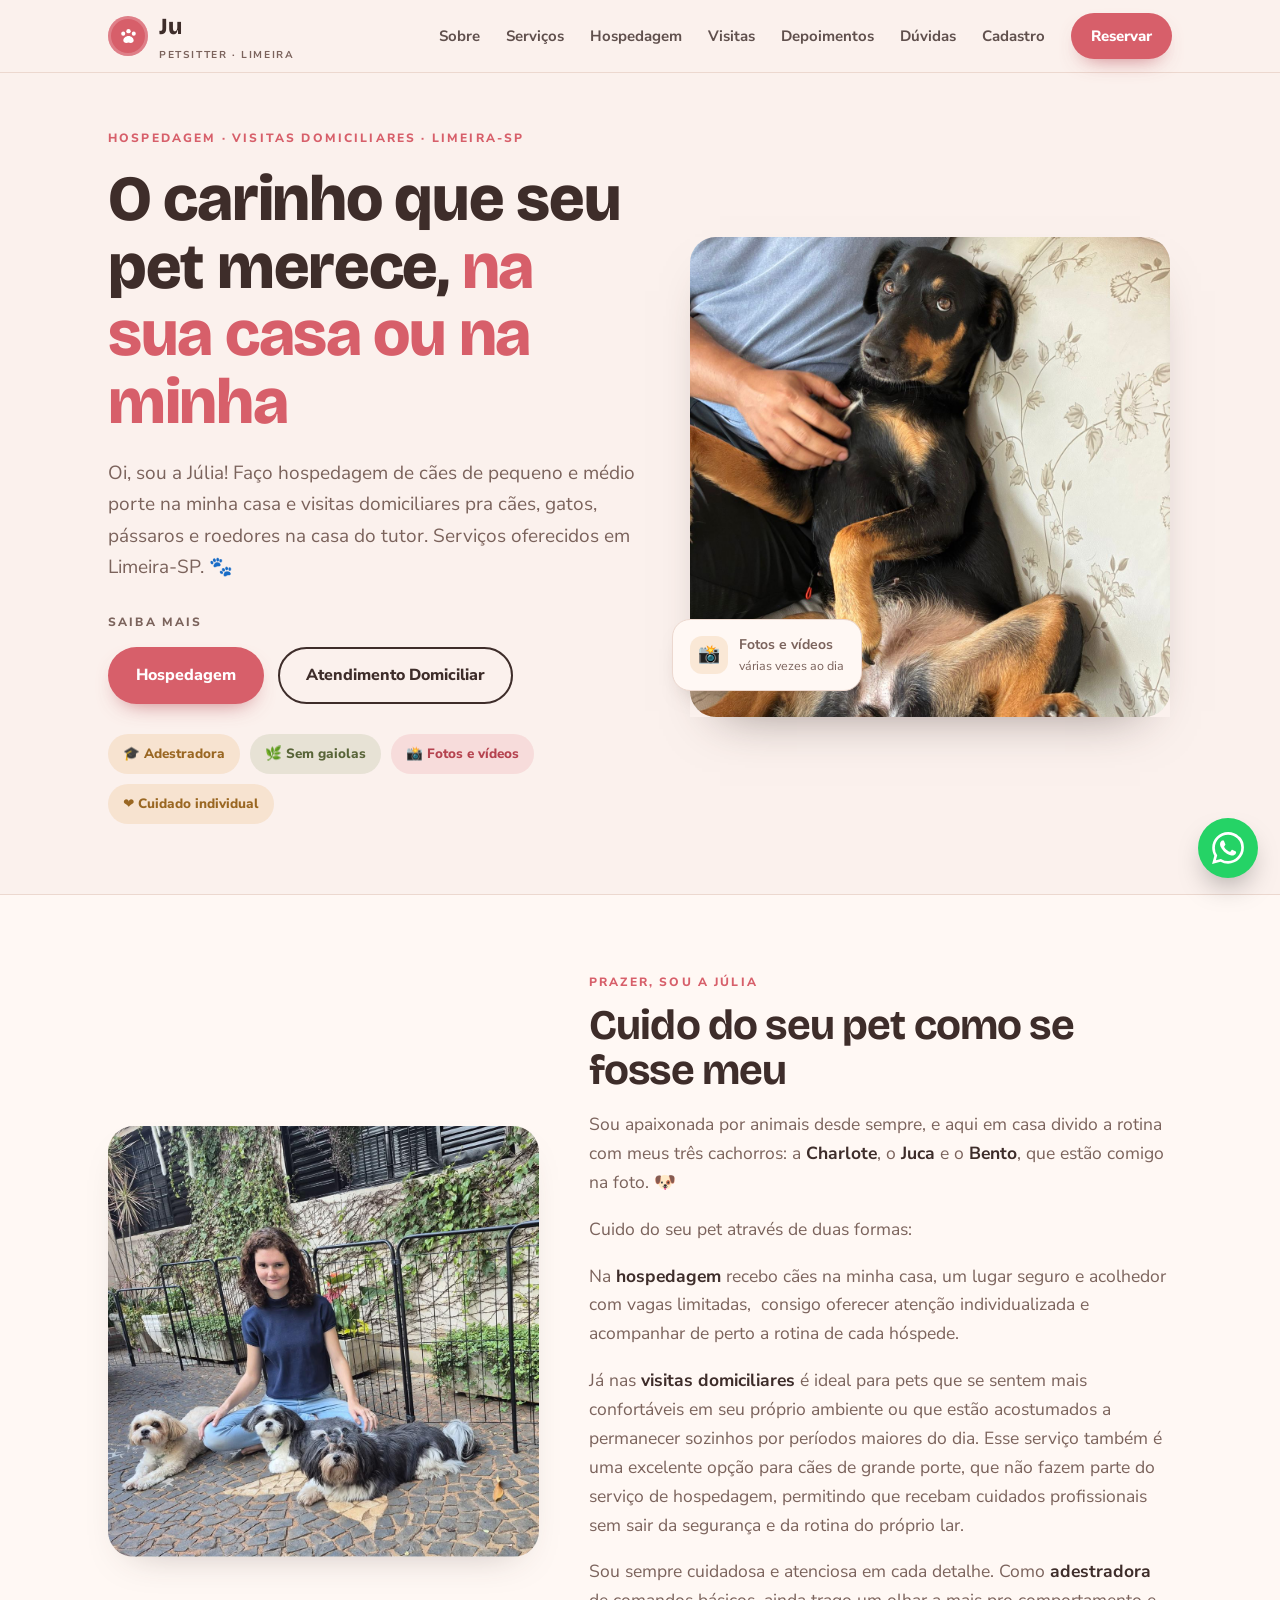
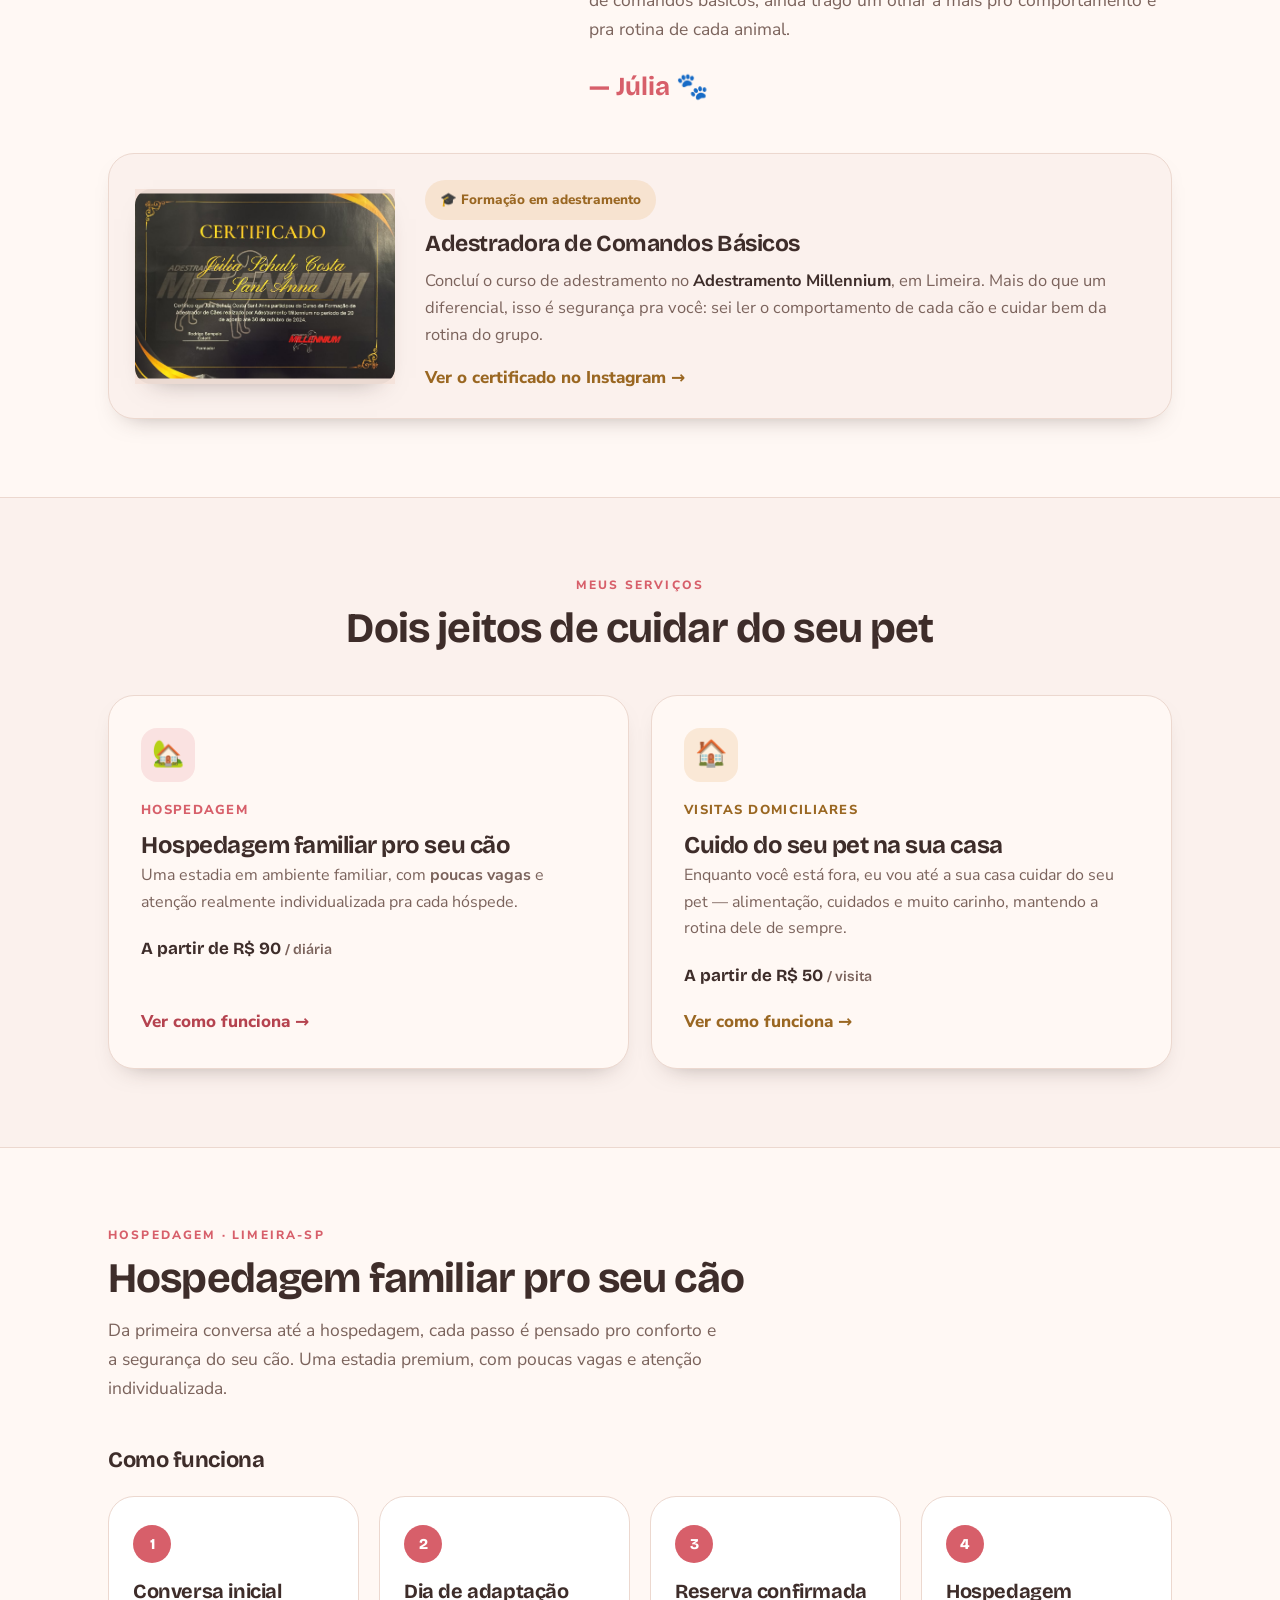
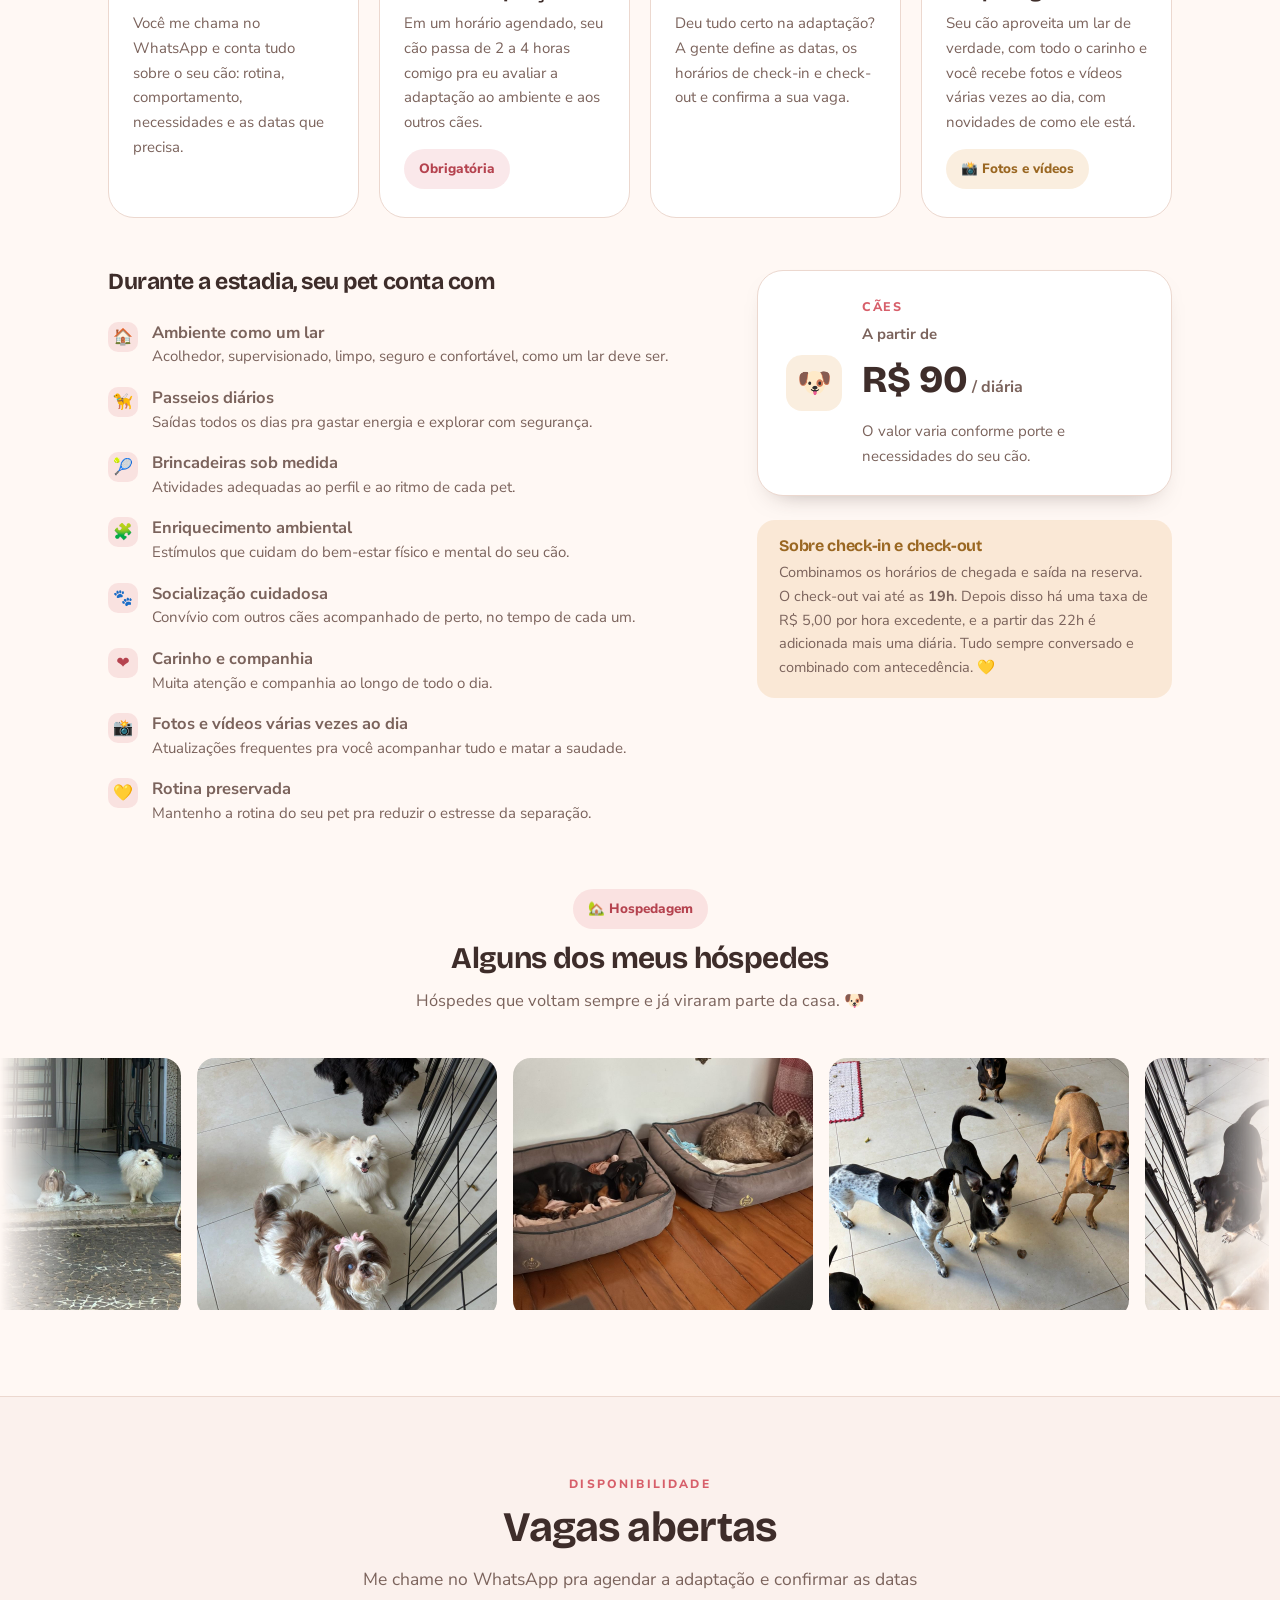
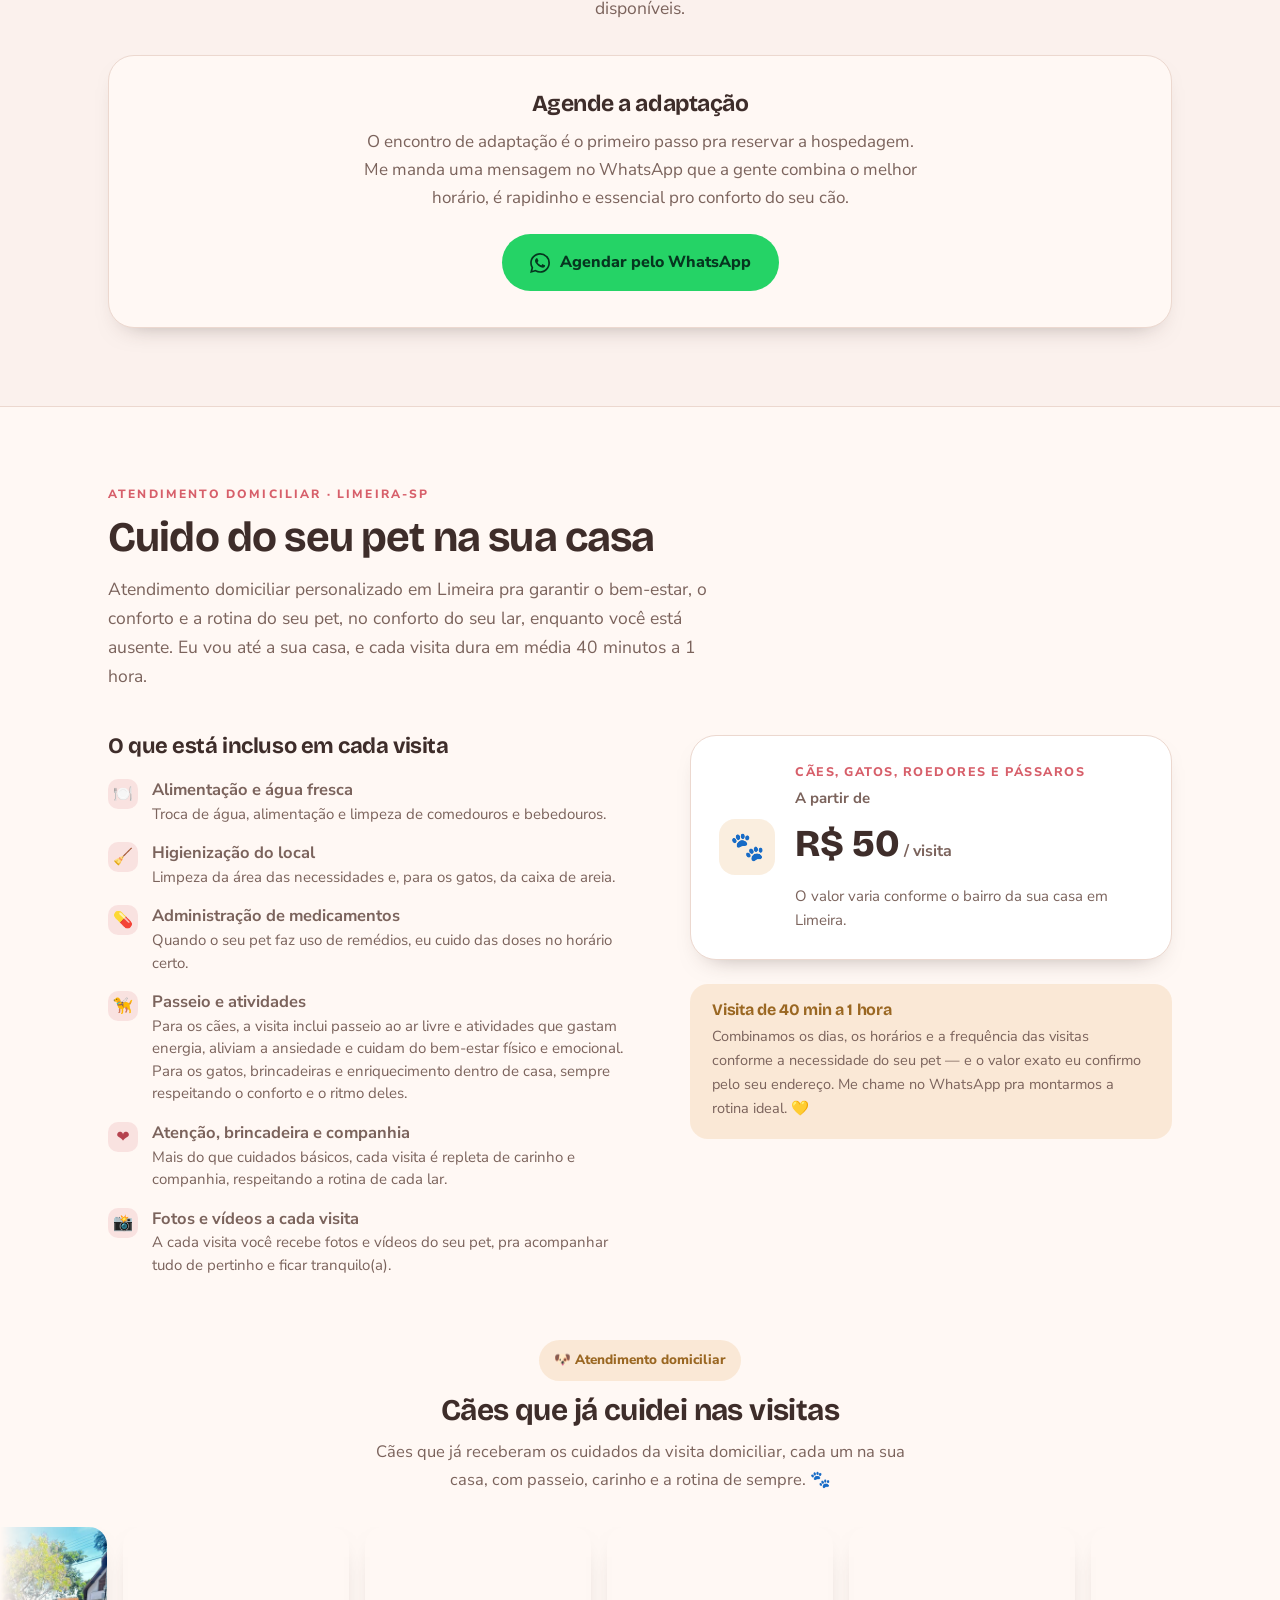
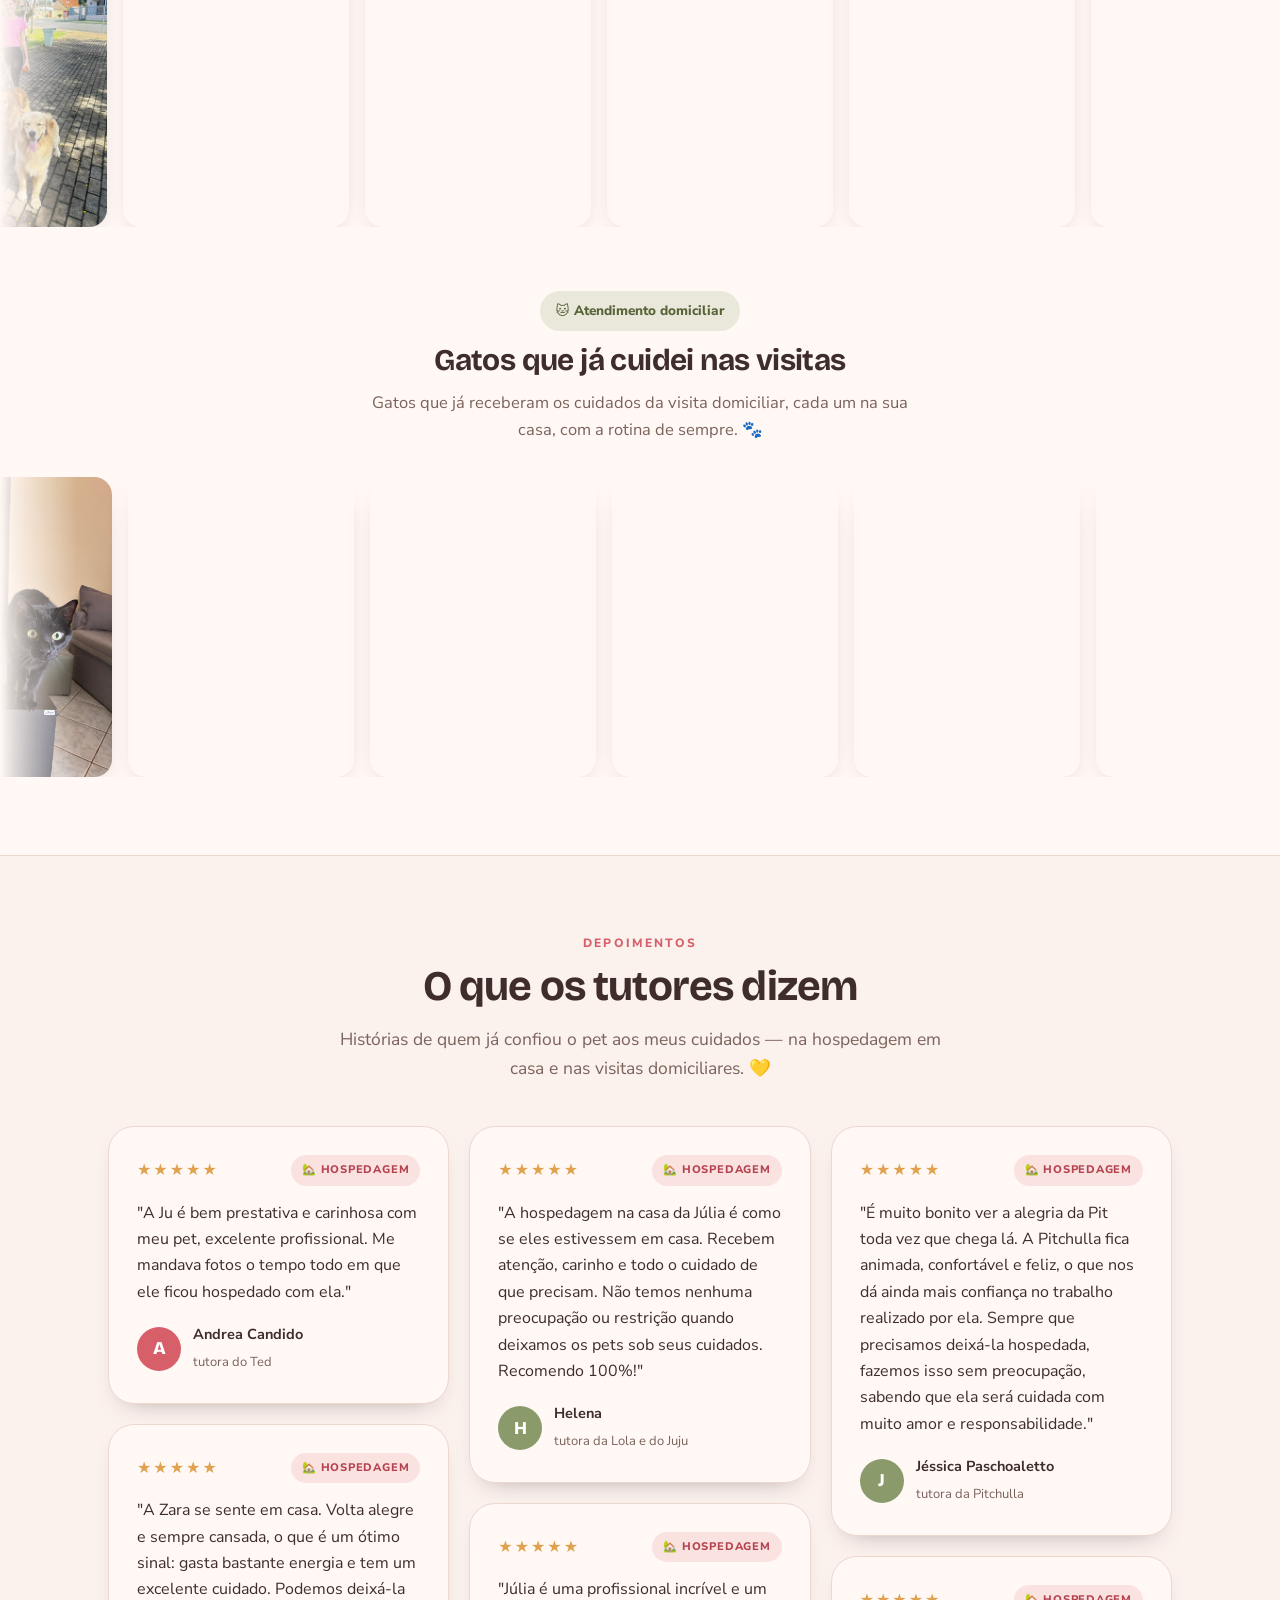
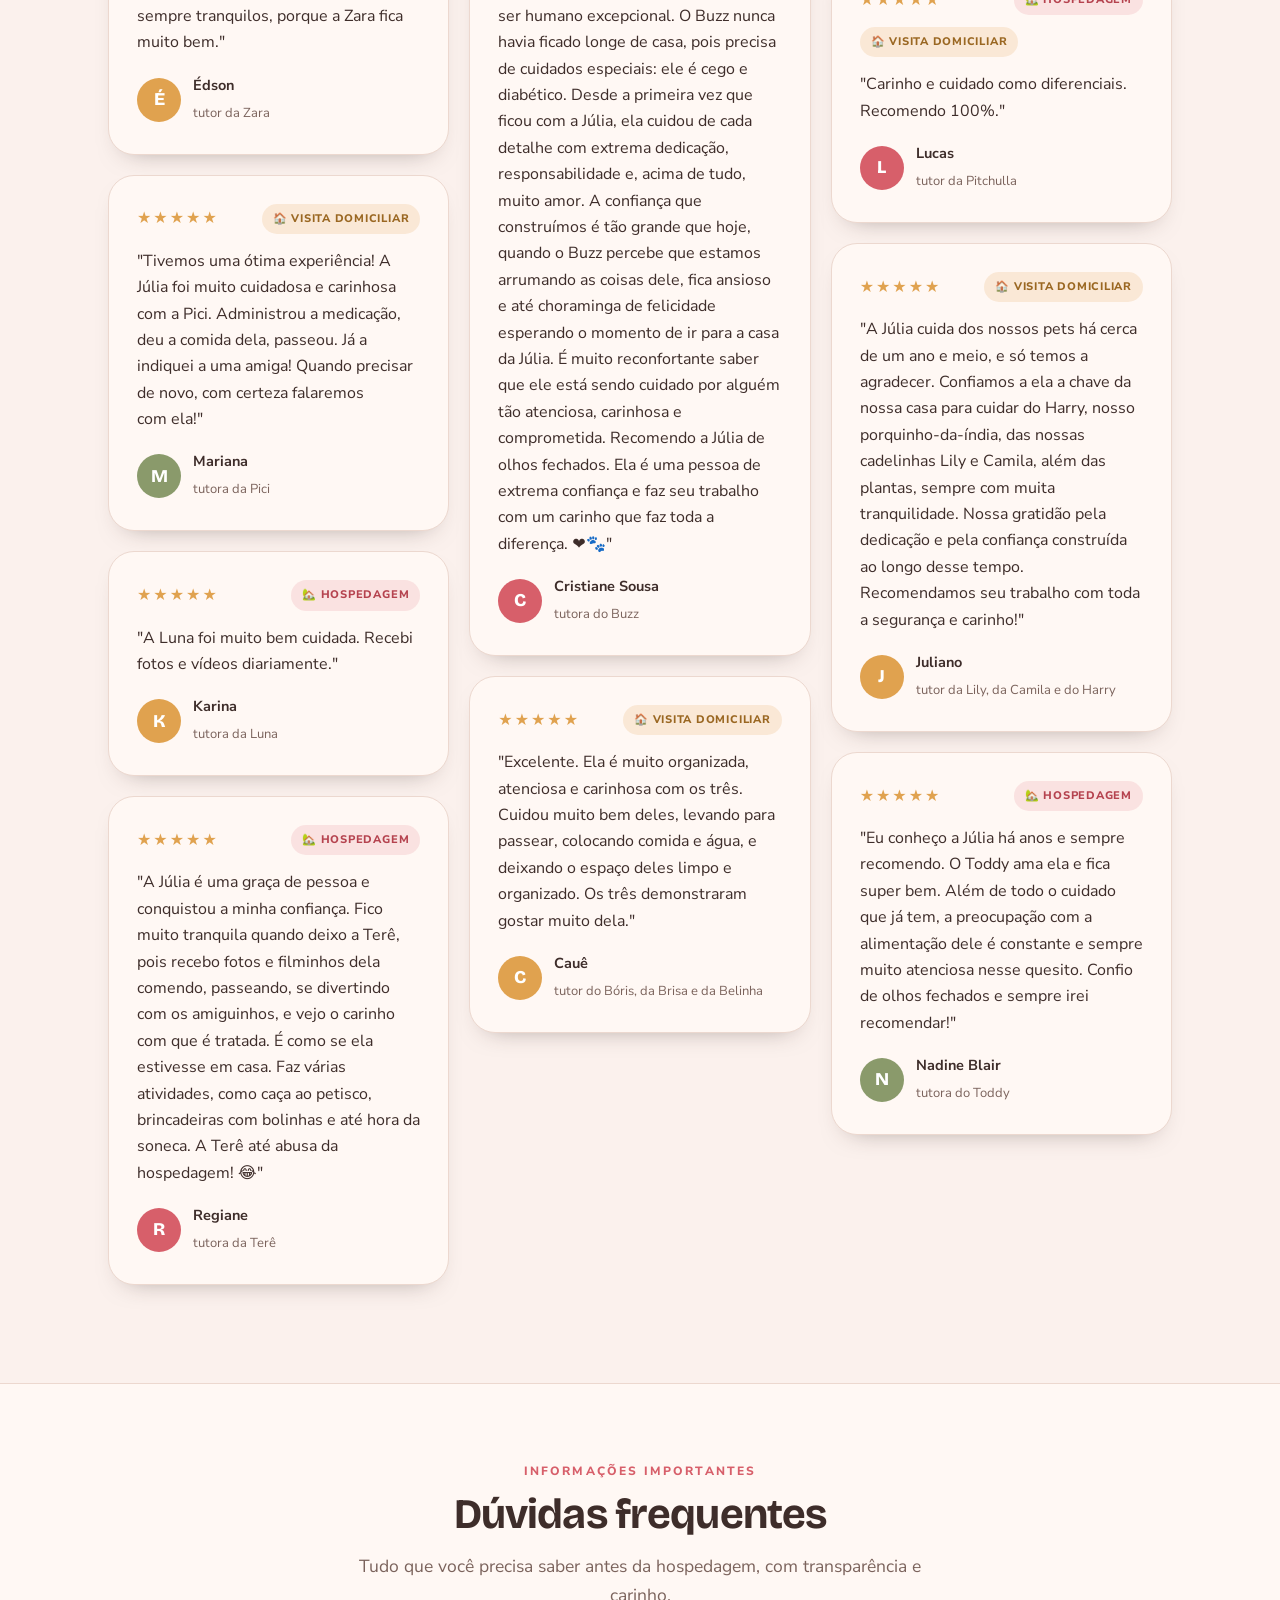
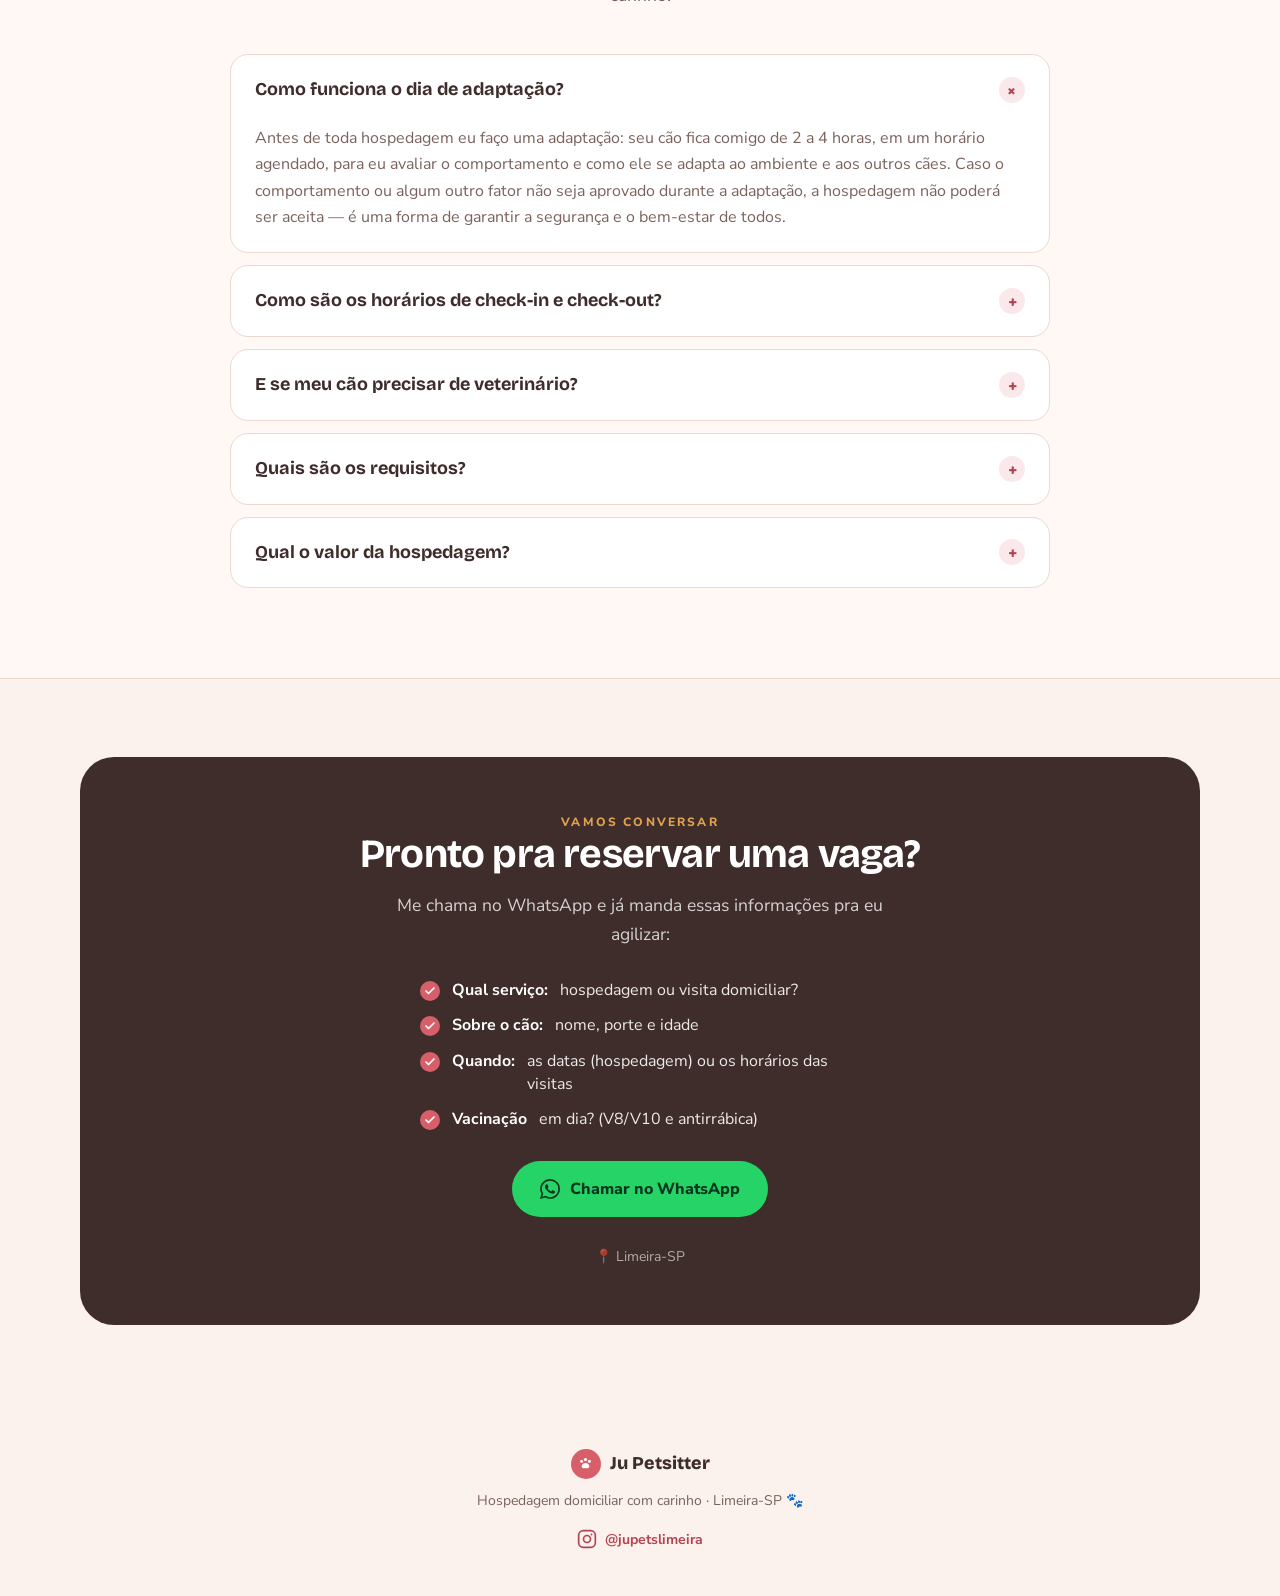
==== commit 4618a1fe: "Add three more photos to the cat visits gallery Co-Authored-By: Claude Opus 5.5 <noreply@anthropic.c" ====
--- a/index.html
+++ b/index.html
@@ -771,6 +771,9 @@
       <img loading="lazy" decoding="async" class="cat-tile" src="images/gato-tigrado-cadeira.jpeg" alt="Gato tigrado na cadeira amarela" />
       <img loading="lazy" decoding="async" class="cat-tile" src="images/gato-laranja-potes.jpeg" alt="Gato laranja e branco ao lado dos potes" />
       <img loading="lazy" decoding="async" class="cat-tile" src="images/gato-arranhador.jpeg" alt="Gato deitado no arranhador" />
+      <img loading="lazy" decoding="async" class="cat-tile" src="images/gato-escada.jpeg" alt="Dois gatos na escada" />
+      <img loading="lazy" decoding="async" class="cat-tile" src="images/gato-caixote.jpeg" alt="Gato de olhos azuis no caixote de madeira" />
+      <img loading="lazy" decoding="async" class="cat-tile" src="images/gato-trio-cama.jpeg" alt="Três gatos na cama" />
       <img loading="lazy" decoding="async" class="cat-tile" src="images/gato-toca.jpeg" alt="Gato ao lado da toca de madeira" />
       <img loading="lazy" decoding="async" class="cat-tile" src="images/gato-prateleira.jpeg" alt="Gato laranja na prateleira" />
       <img loading="lazy" decoding="async" class="cat-tile" src="images/gato-snowshoe-cadeira.jpeg" alt="Gato siamês na cadeira" />
@@ -789,6 +792,9 @@
       <img loading="lazy" decoding="async" class="cat-tile" src="images/gato-tigrado-cadeira.jpeg" aria-hidden="true" tabindex="-1" alt="" />
       <img loading="lazy" decoding="async" class="cat-tile" src="images/gato-laranja-potes.jpeg" aria-hidden="true" tabindex="-1" alt="" />
       <img loading="lazy" decoding="async" class="cat-tile" src="images/gato-arranhador.jpeg" aria-hidden="true" tabindex="-1" alt="" />
+      <img loading="lazy" decoding="async" class="cat-tile" src="images/gato-escada.jpeg" aria-hidden="true" tabindex="-1" alt="" />
+      <img loading="lazy" decoding="async" class="cat-tile" src="images/gato-caixote.jpeg" aria-hidden="true" tabindex="-1" alt="" />
+      <img loading="lazy" decoding="async" class="cat-tile" src="images/gato-trio-cama.jpeg" aria-hidden="true" tabindex="-1" alt="" />
       <img loading="lazy" decoding="async" class="cat-tile" src="images/gato-toca.jpeg" aria-hidden="true" tabindex="-1" alt="" />
       <img loading="lazy" decoding="async" class="cat-tile" src="images/gato-prateleira.jpeg" aria-hidden="true" tabindex="-1" alt="" />
       <img loading="lazy" decoding="async" class="cat-tile" src="images/gato-snowshoe-cadeira.jpeg" aria-hidden="true" tabindex="-1" alt="" />
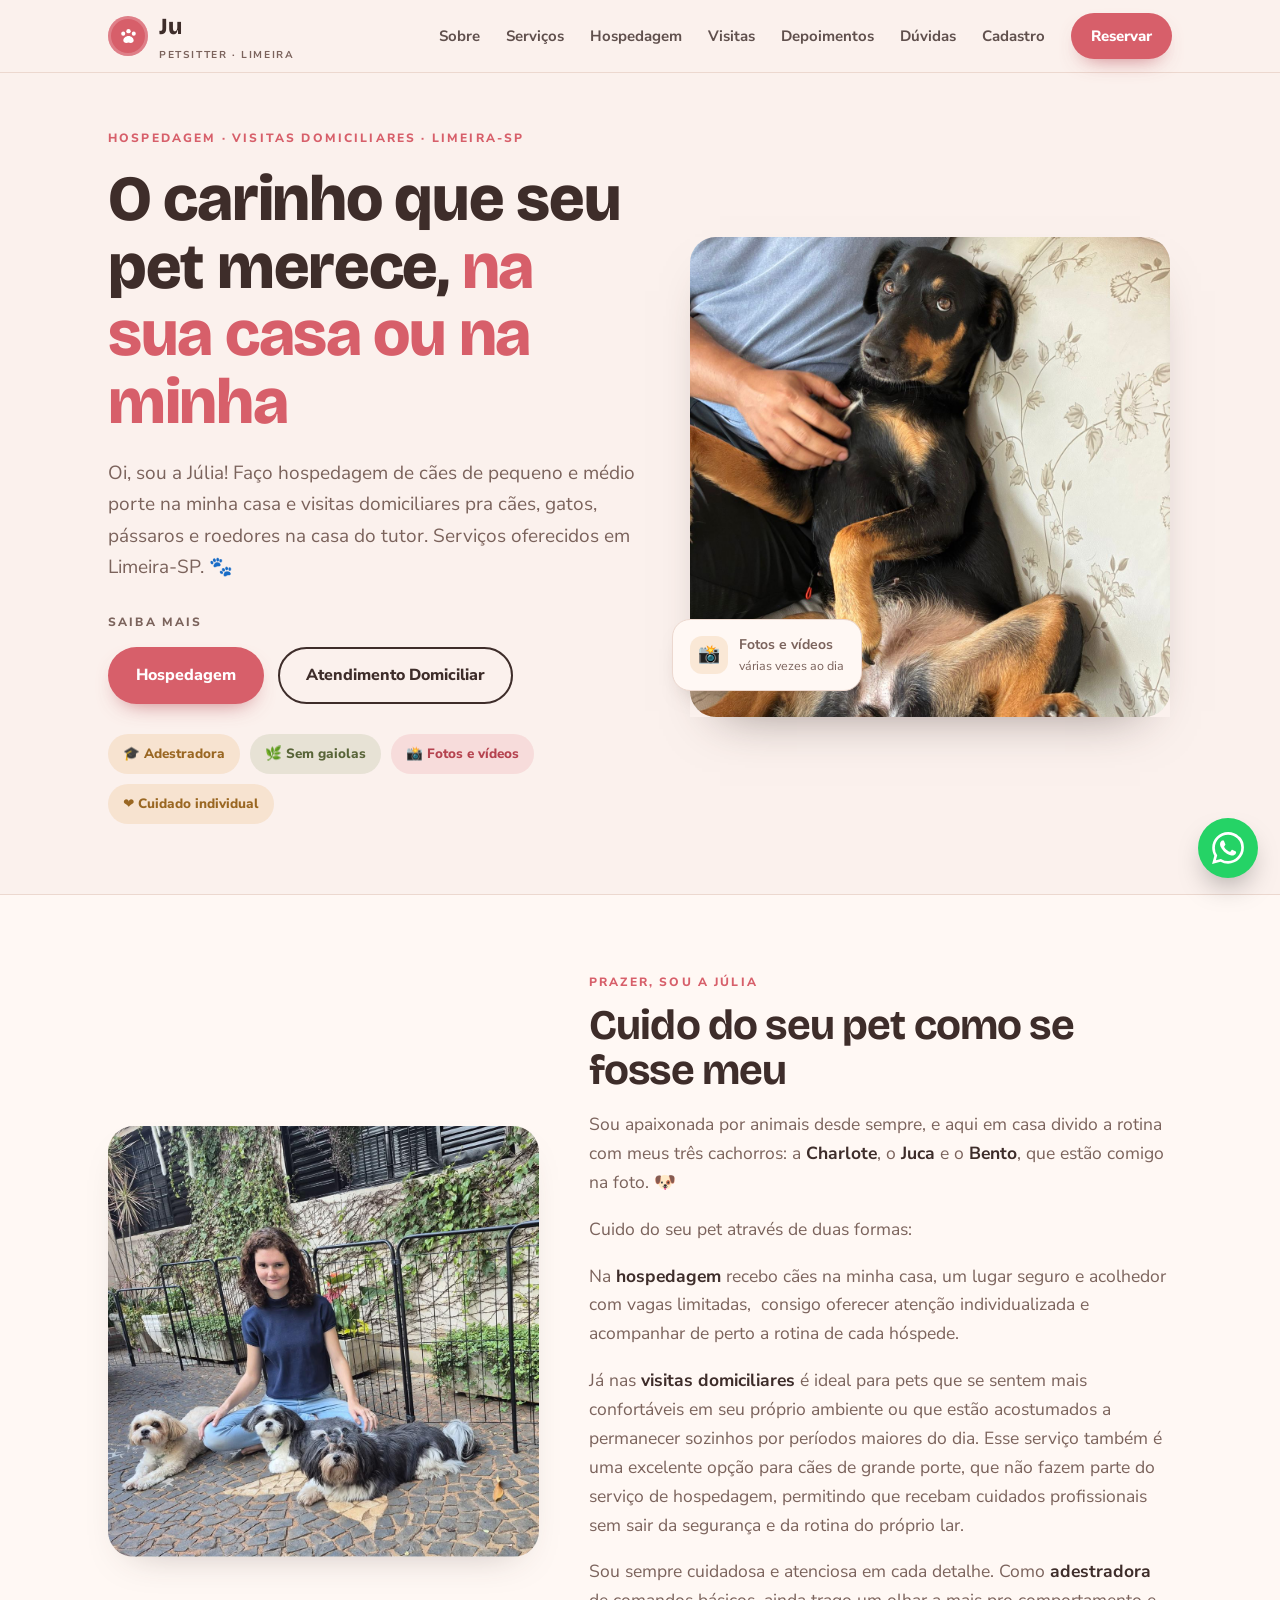
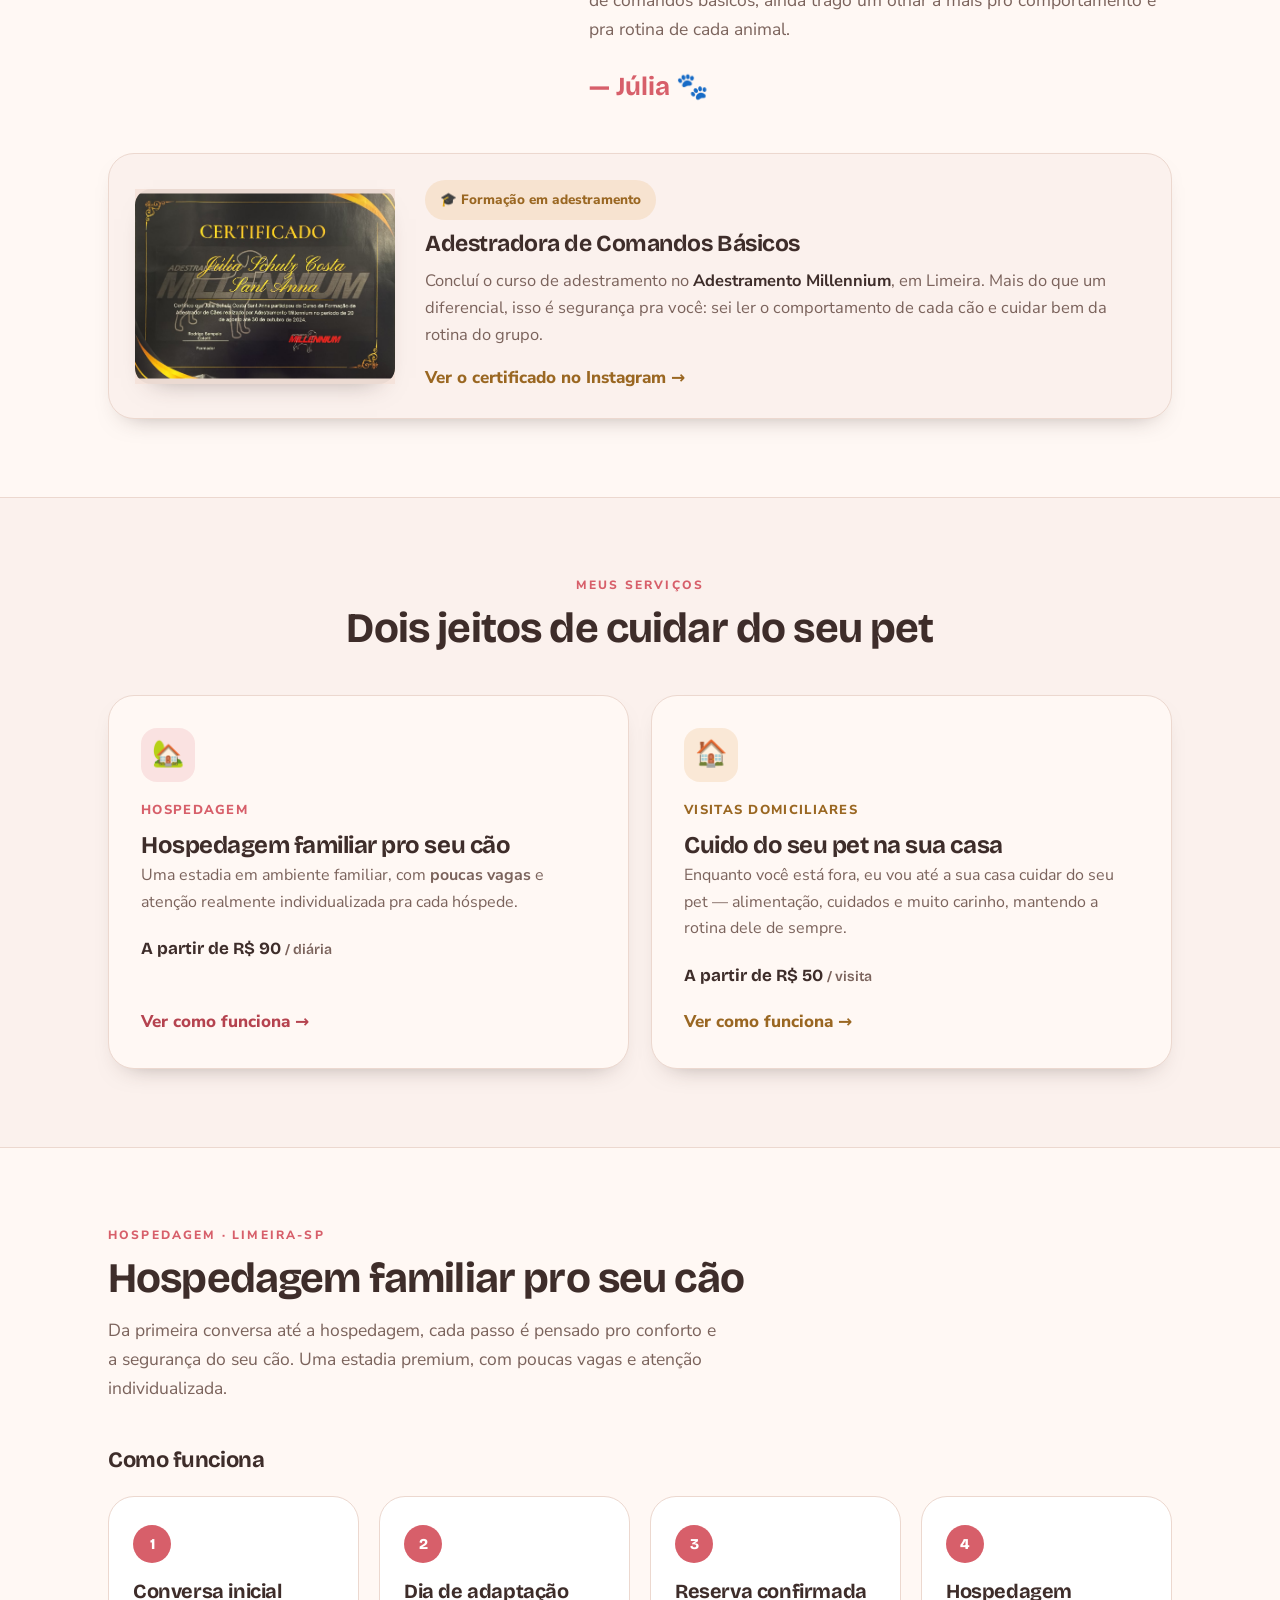
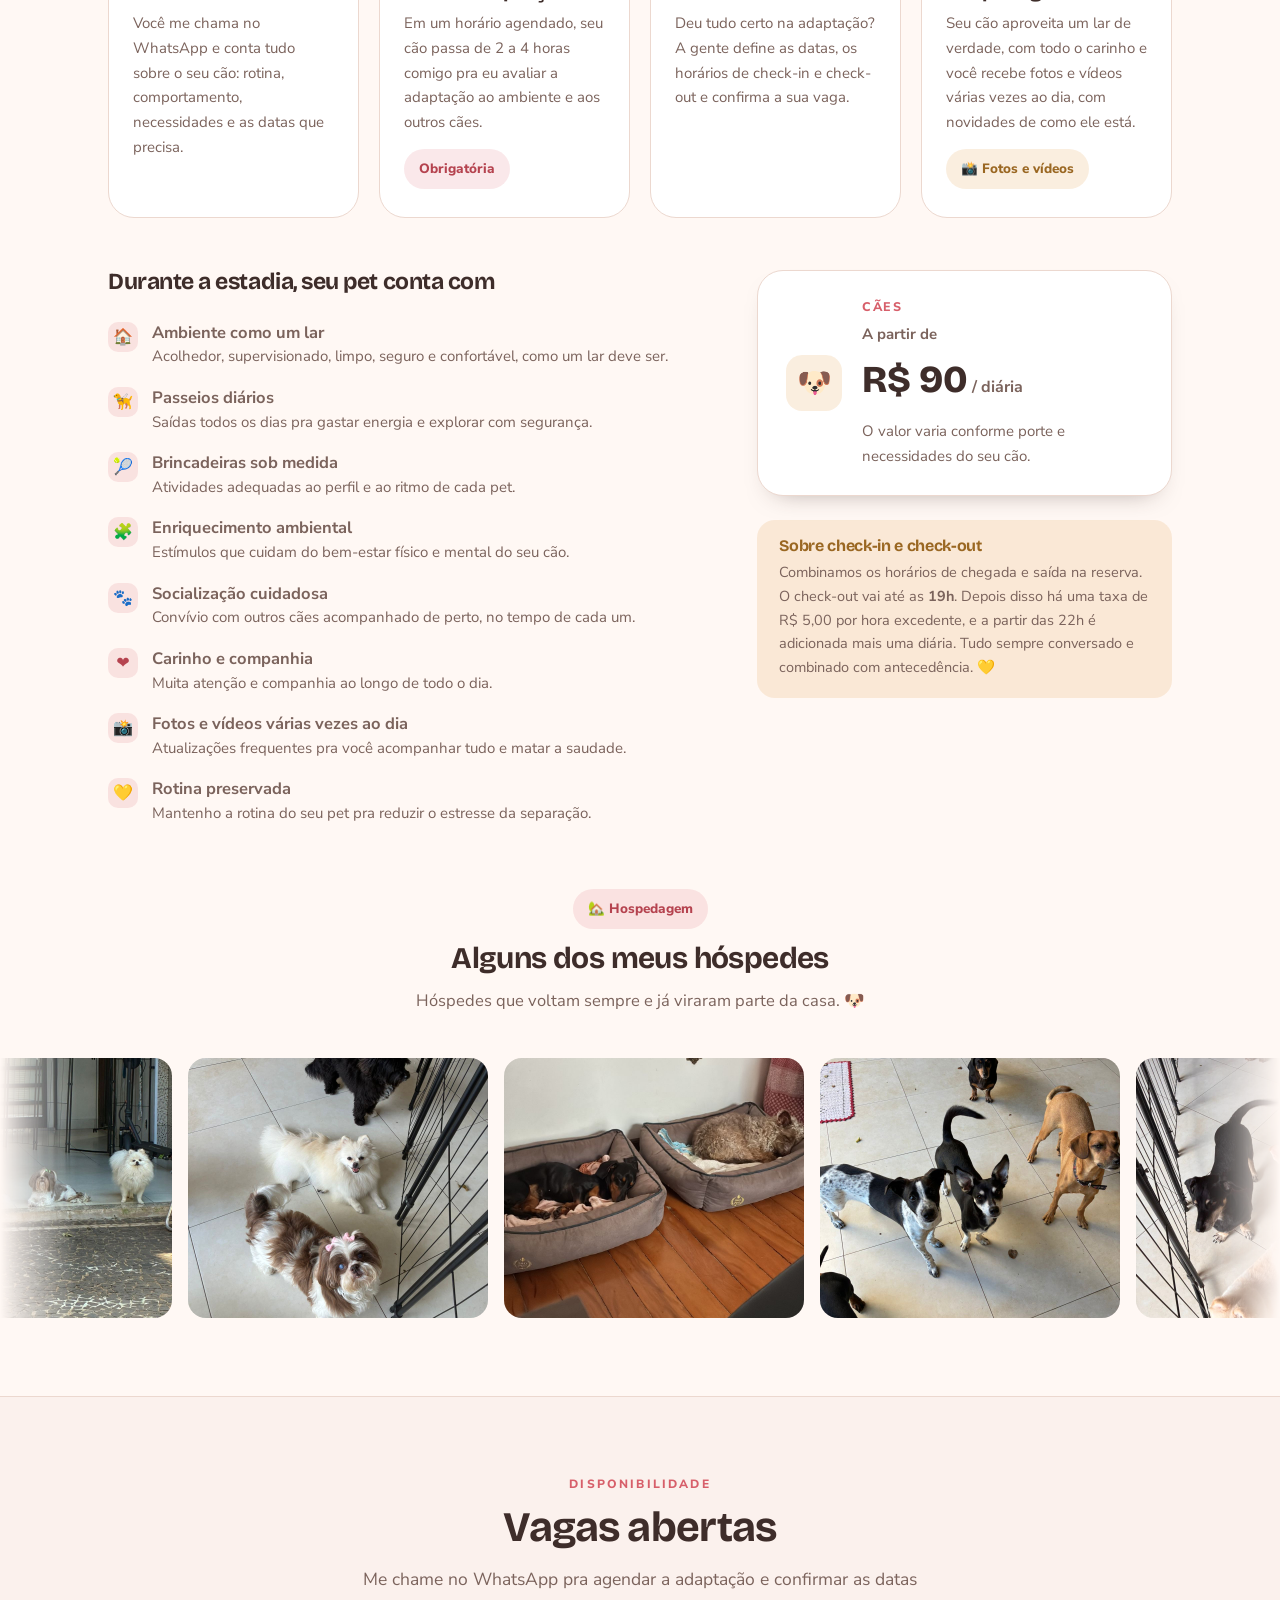
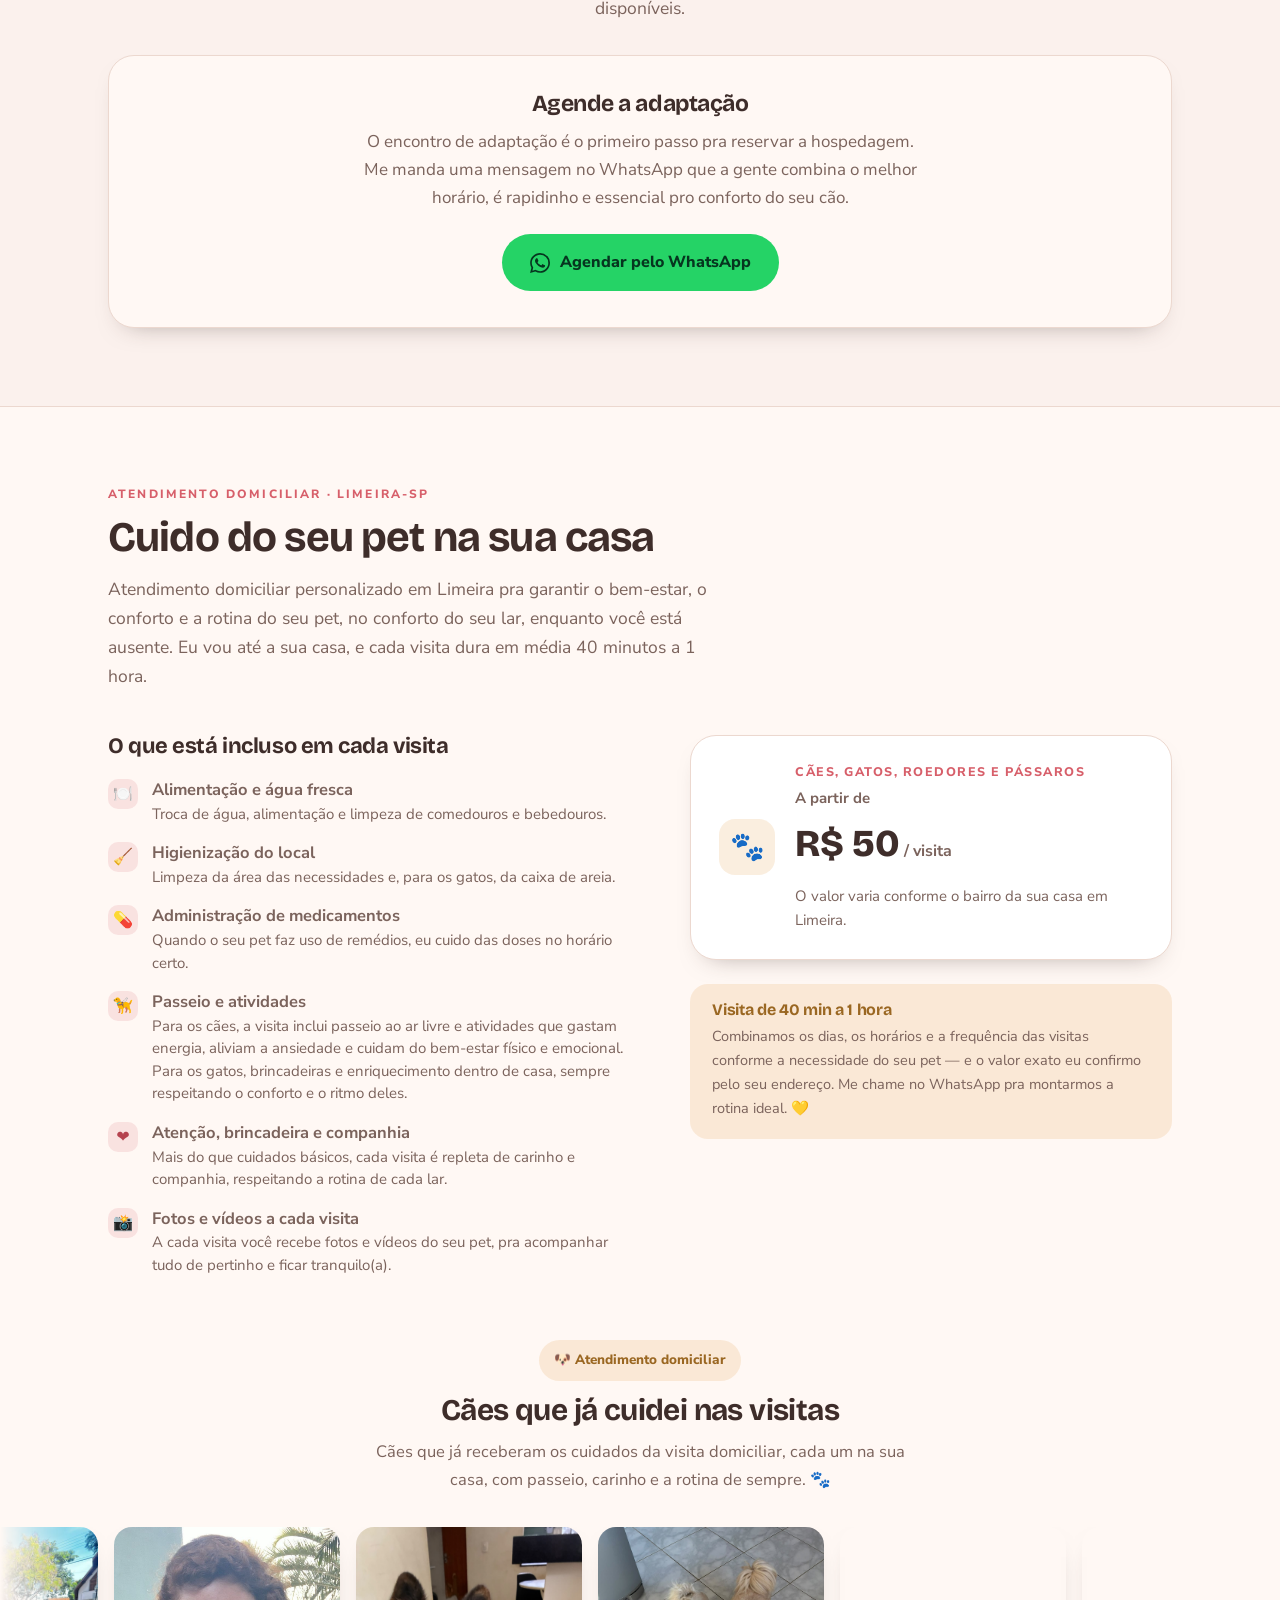
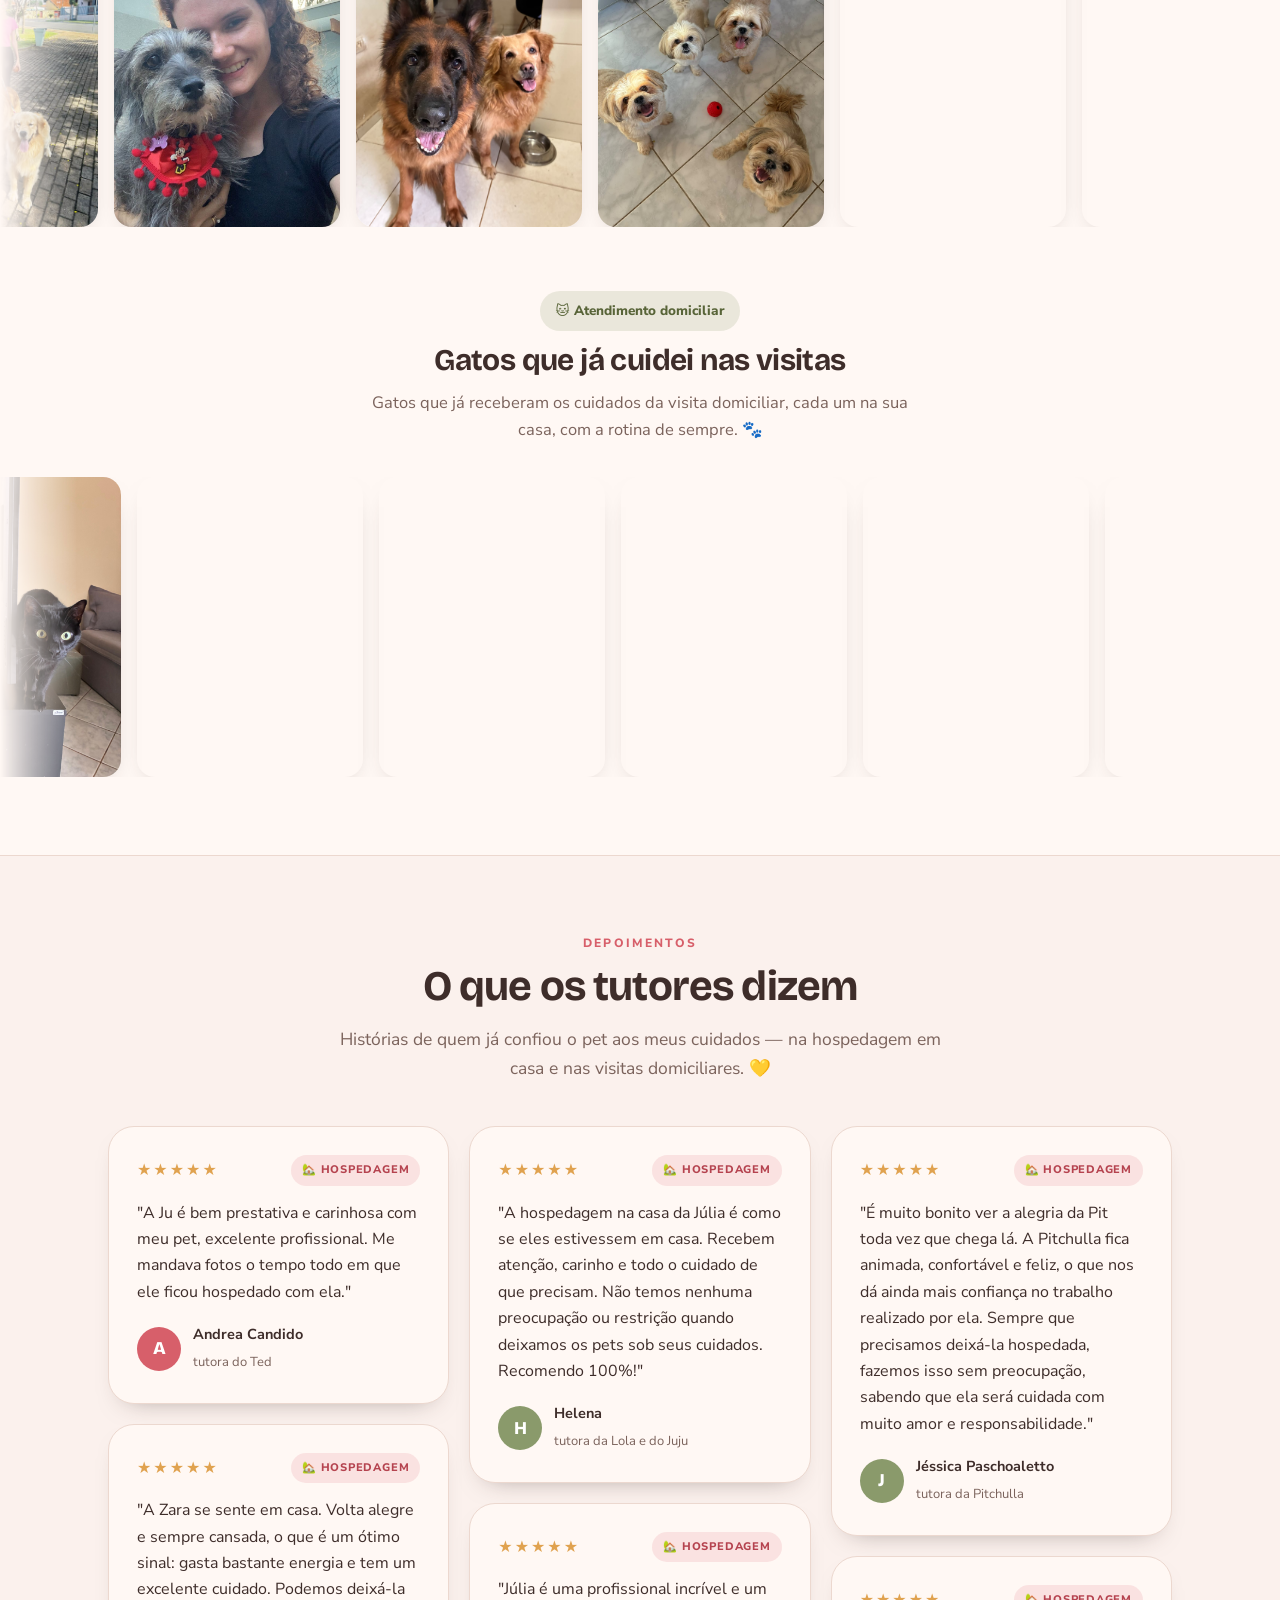
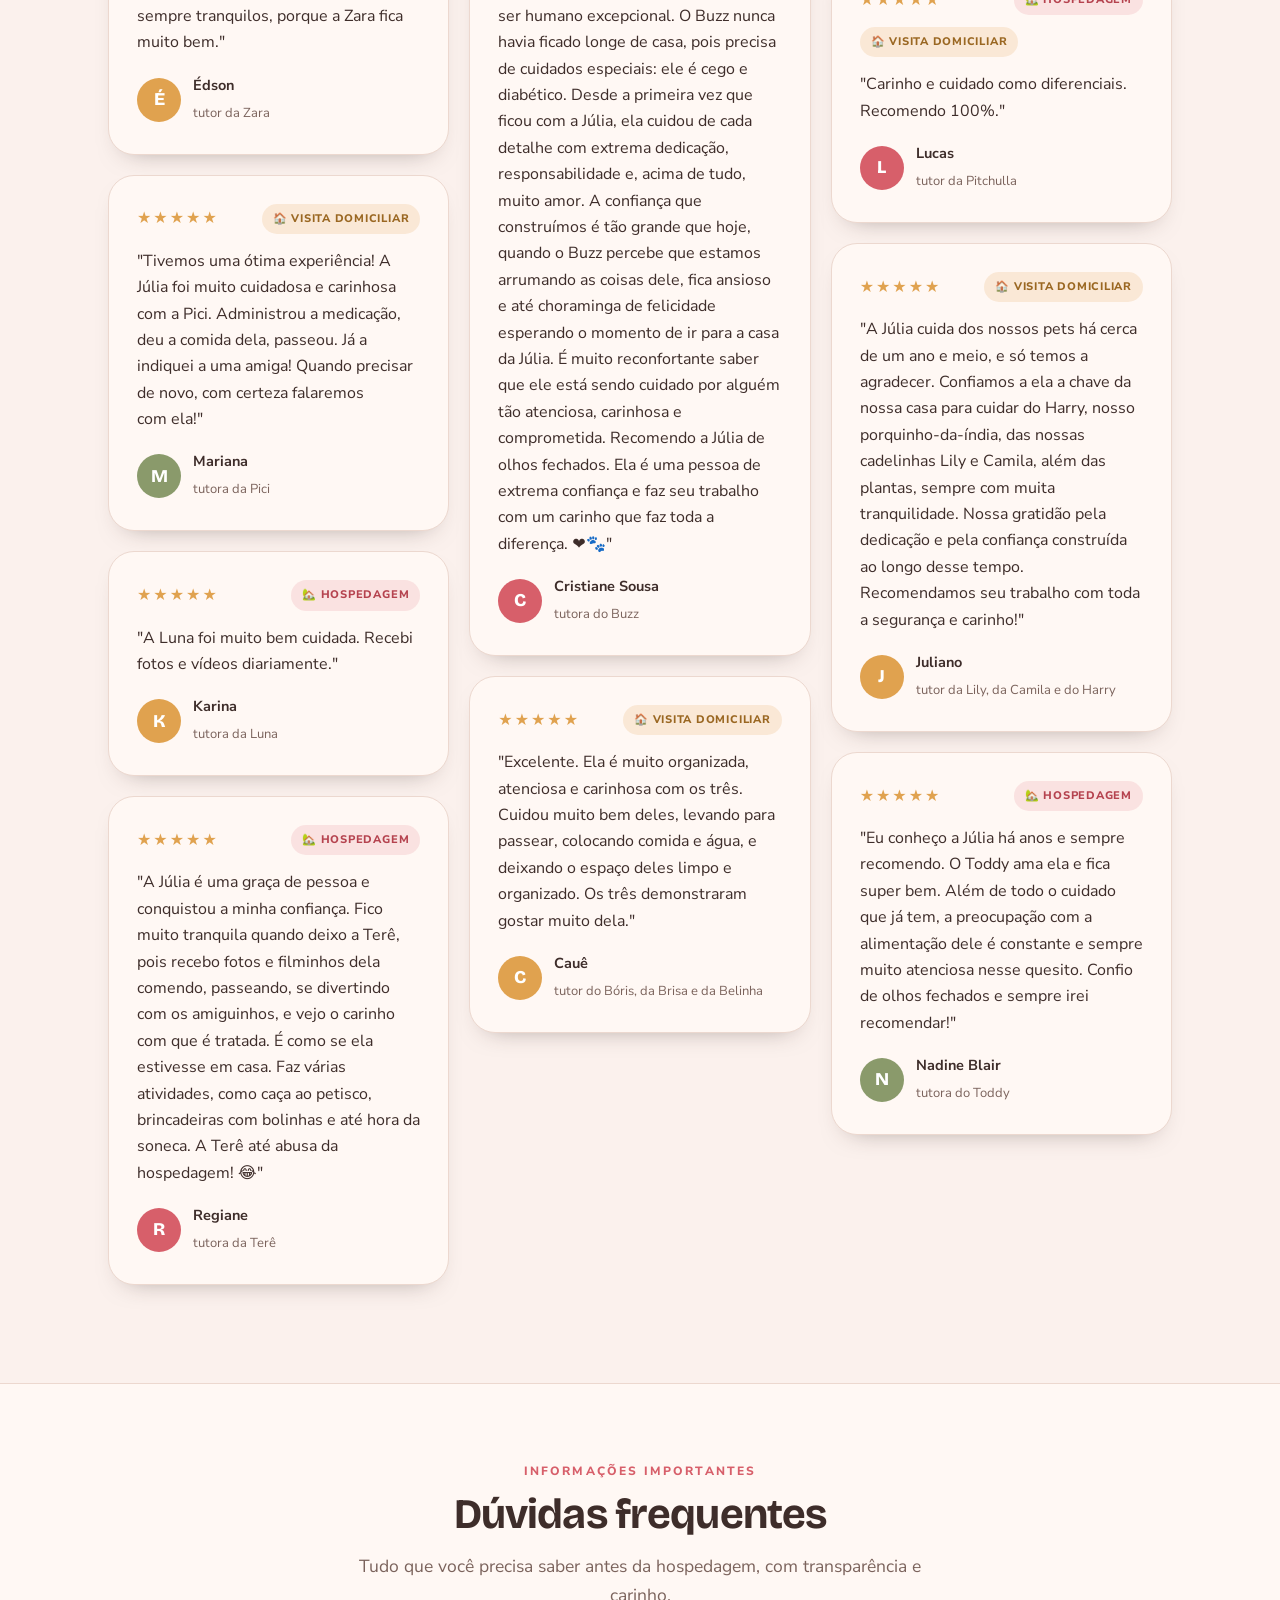
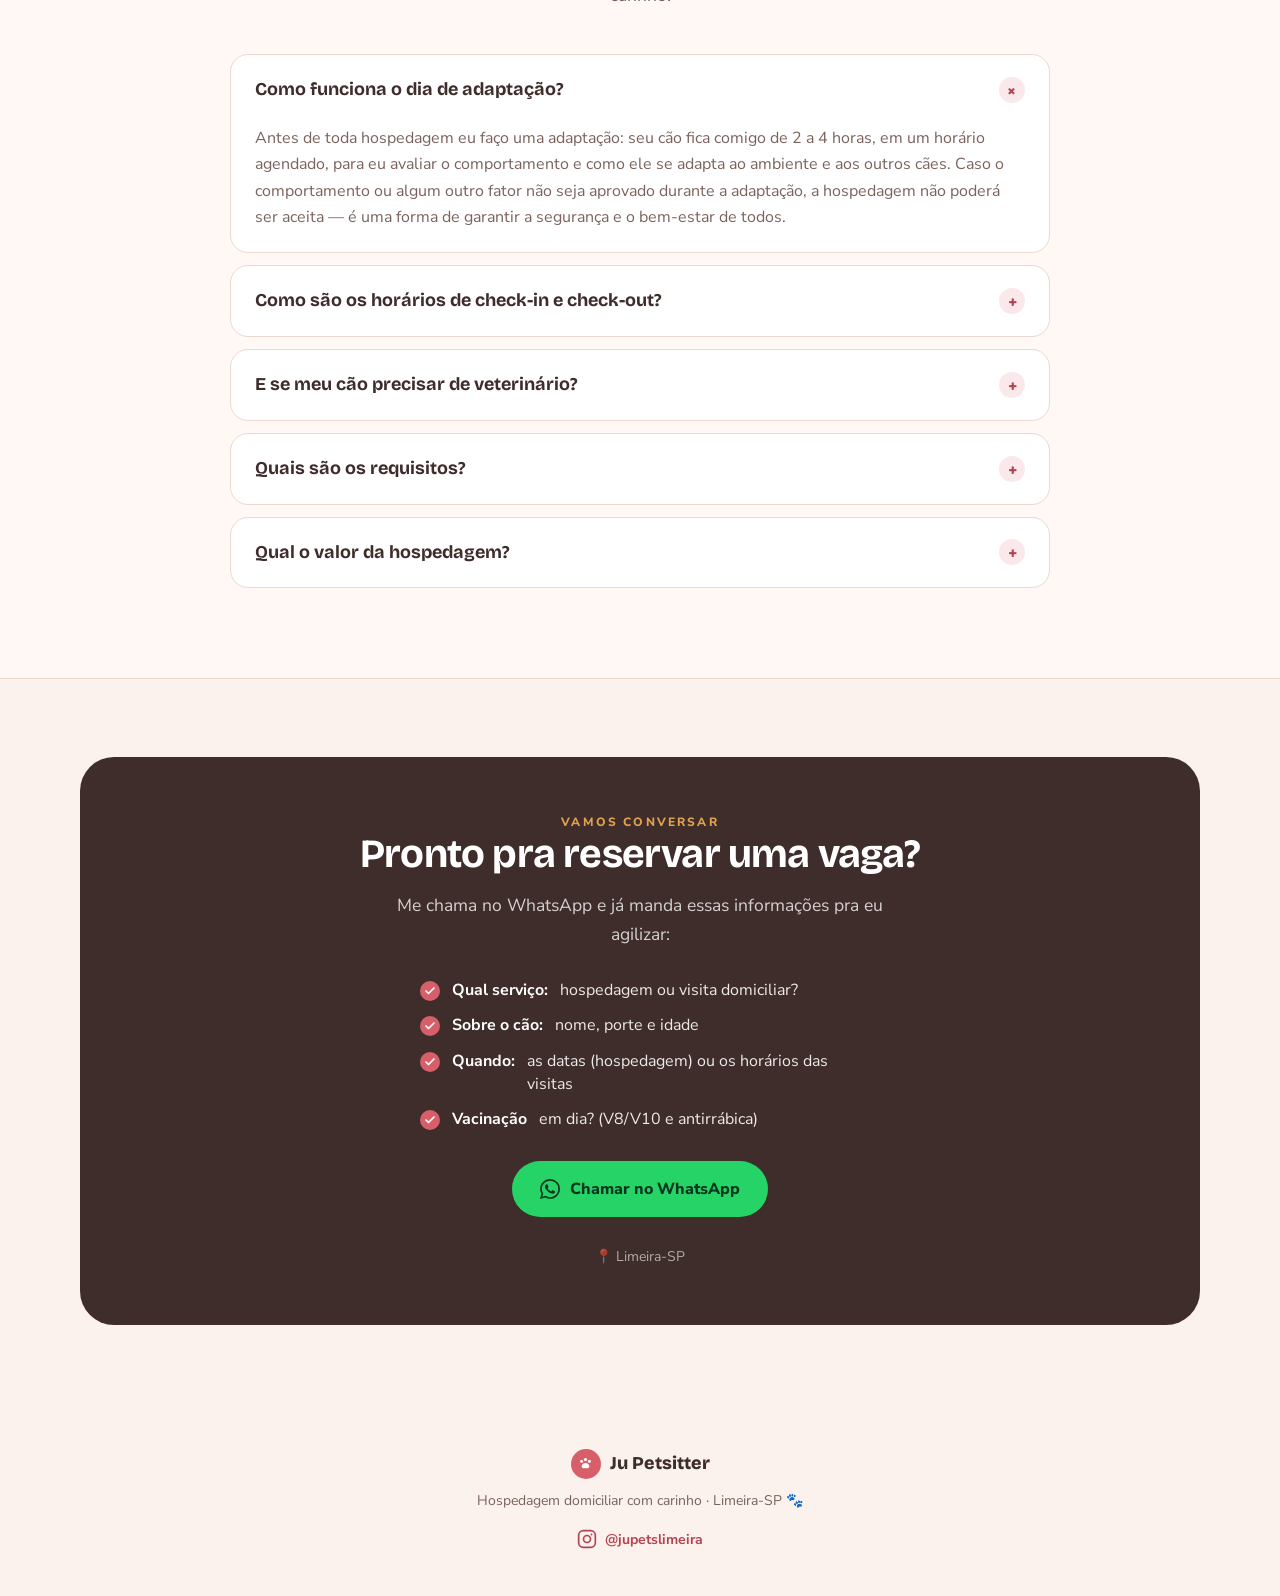
==== commit 52249e7f: "Add five photos to the hospedagem gallery Co-Authored-By: Claude Opus 5.5 <noreply@anthropic.com> Cl" ====
--- a/index.html
+++ b/index.html
@@ -588,6 +588,11 @@
       <image-slot id="g8" radius="18" src="images/g-quintal.jpeg" placeholder="foto 8"></image-slot>
       <image-slot id="g10" radius="18" src="images/g-trio-sol.jpeg" placeholder="foto 10"></image-slot>
       <image-slot id="g12" radius="18" src="images/g-cama-trio.jpeg" placeholder="foto 12"></image-slot>
+      <image-slot id="g13" radius="18" src="images/g-spitz-turma.jpeg" placeholder="foto 13"></image-slot>
+      <image-slot id="g14" radius="18" src="images/g-trio-rua.jpeg" placeholder="foto 14"></image-slot>
+      <image-slot id="g15" radius="18" src="images/g-dupla-laco.jpeg" placeholder="foto 15"></image-slot>
+      <image-slot id="g16" radius="18" src="images/g-patio-cadeira.jpeg" placeholder="foto 16"></image-slot>
+      <image-slot id="g17" radius="18" src="images/g-turma-grade.jpeg" placeholder="foto 17"></image-slot>
       <image-slot radius="18" src="images/g-quarteto-porta.jpeg" aria-hidden="true" tabindex="-1"></image-slot>
       <image-slot radius="18" src="images/g-trio-lacos.jpeg" aria-hidden="true" tabindex="-1"></image-slot>
       <image-slot radius="18" src="images/g-camas.jpeg" aria-hidden="true" tabindex="-1"></image-slot>
@@ -597,6 +602,11 @@
       <image-slot radius="18" src="images/g-quintal.jpeg" aria-hidden="true" tabindex="-1"></image-slot>
       <image-slot radius="18" src="images/g-trio-sol.jpeg" aria-hidden="true" tabindex="-1"></image-slot>
       <image-slot radius="18" src="images/g-cama-trio.jpeg" aria-hidden="true" tabindex="-1"></image-slot>
+      <image-slot radius="18" src="images/g-spitz-turma.jpeg" aria-hidden="true" tabindex="-1"></image-slot>
+      <image-slot radius="18" src="images/g-trio-rua.jpeg" aria-hidden="true" tabindex="-1"></image-slot>
+      <image-slot radius="18" src="images/g-dupla-laco.jpeg" aria-hidden="true" tabindex="-1"></image-slot>
+      <image-slot radius="18" src="images/g-patio-cadeira.jpeg" aria-hidden="true" tabindex="-1"></image-slot>
+      <image-slot radius="18" src="images/g-turma-grade.jpeg" aria-hidden="true" tabindex="-1"></image-slot>
     </div>
   </div>
 </section>
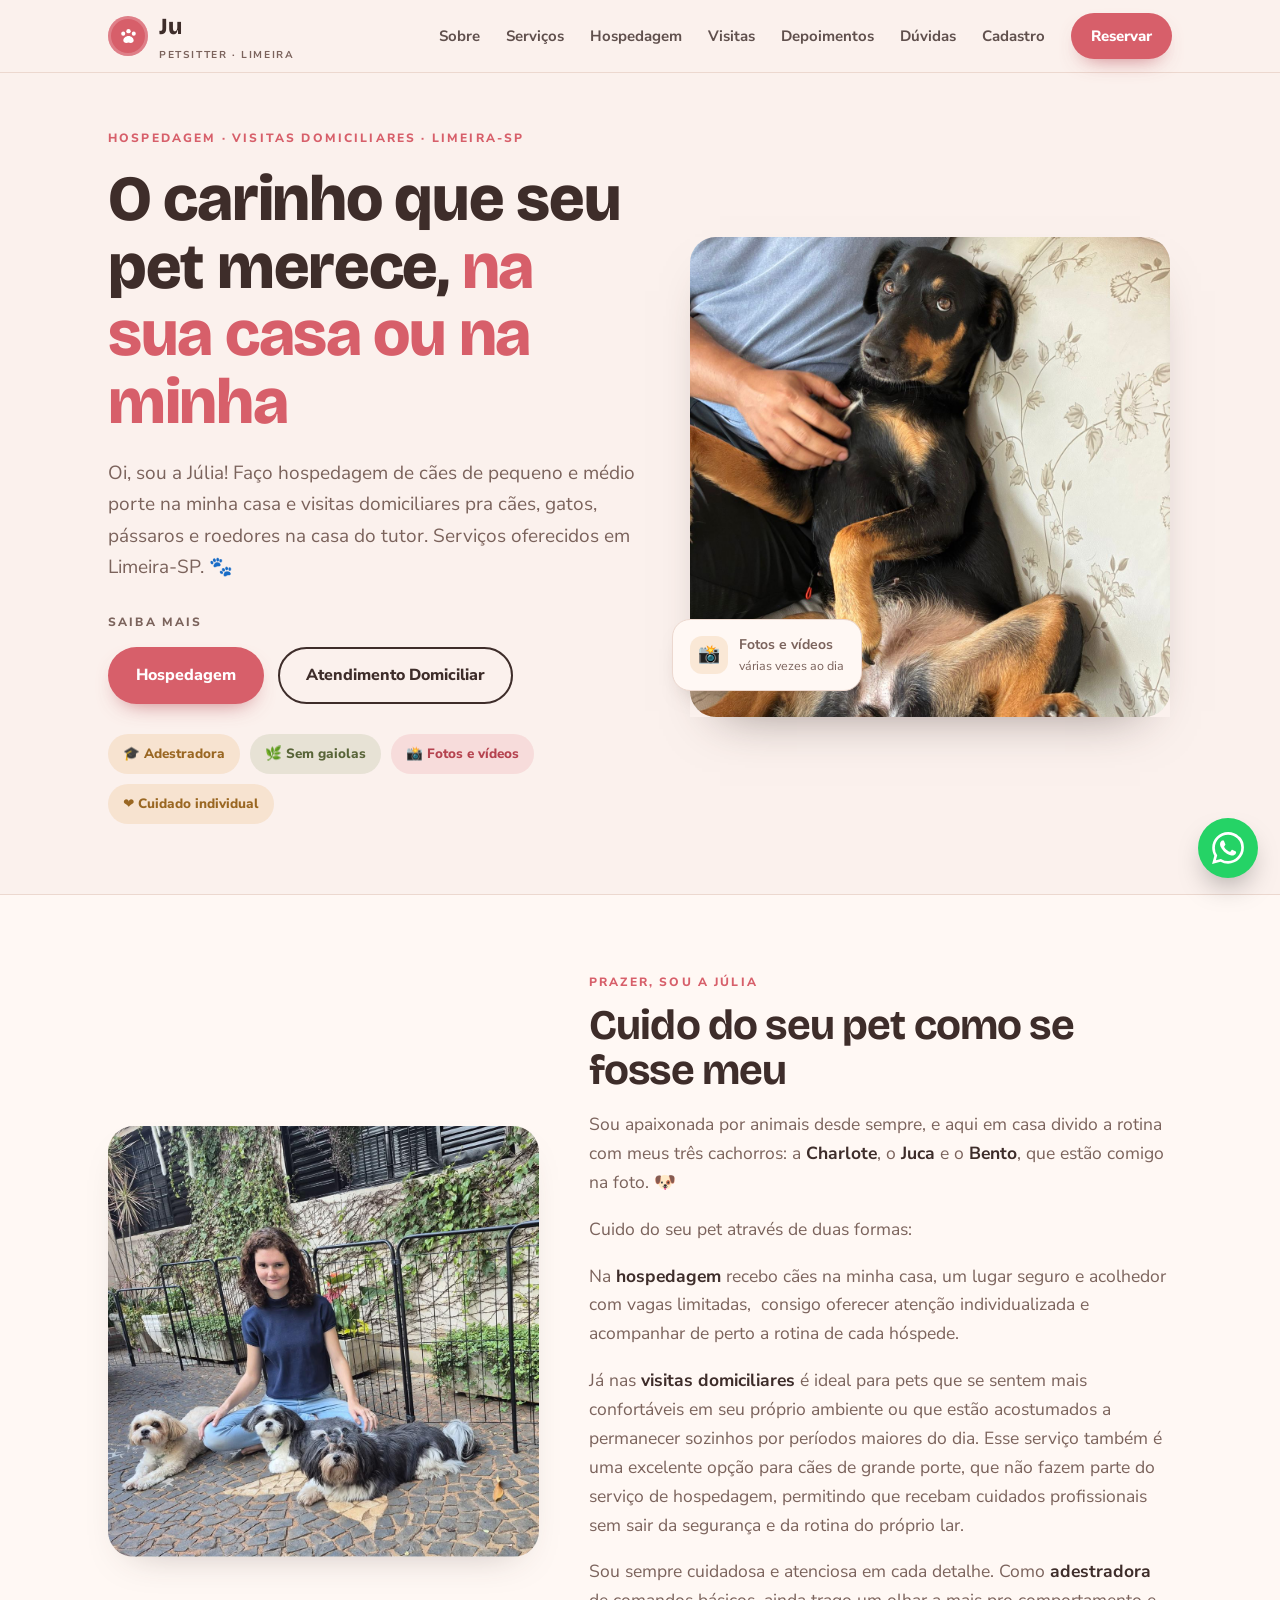
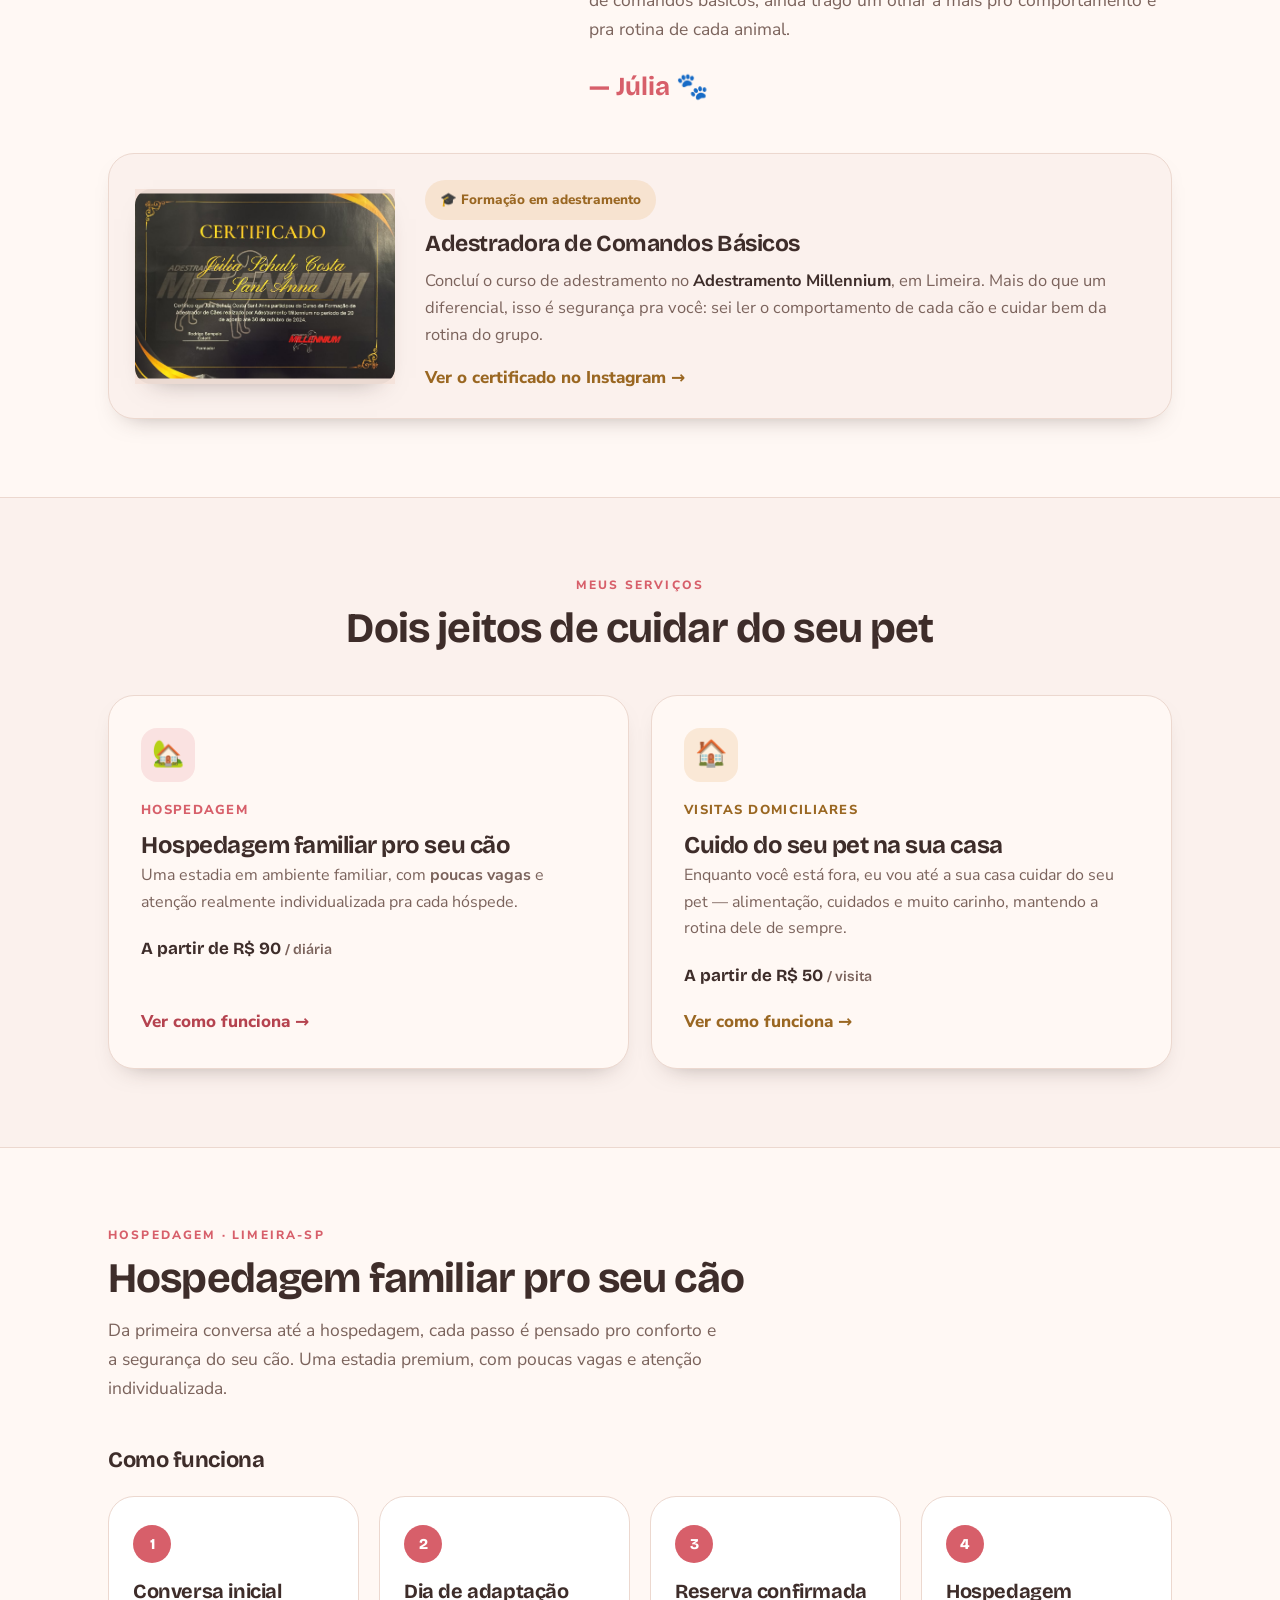
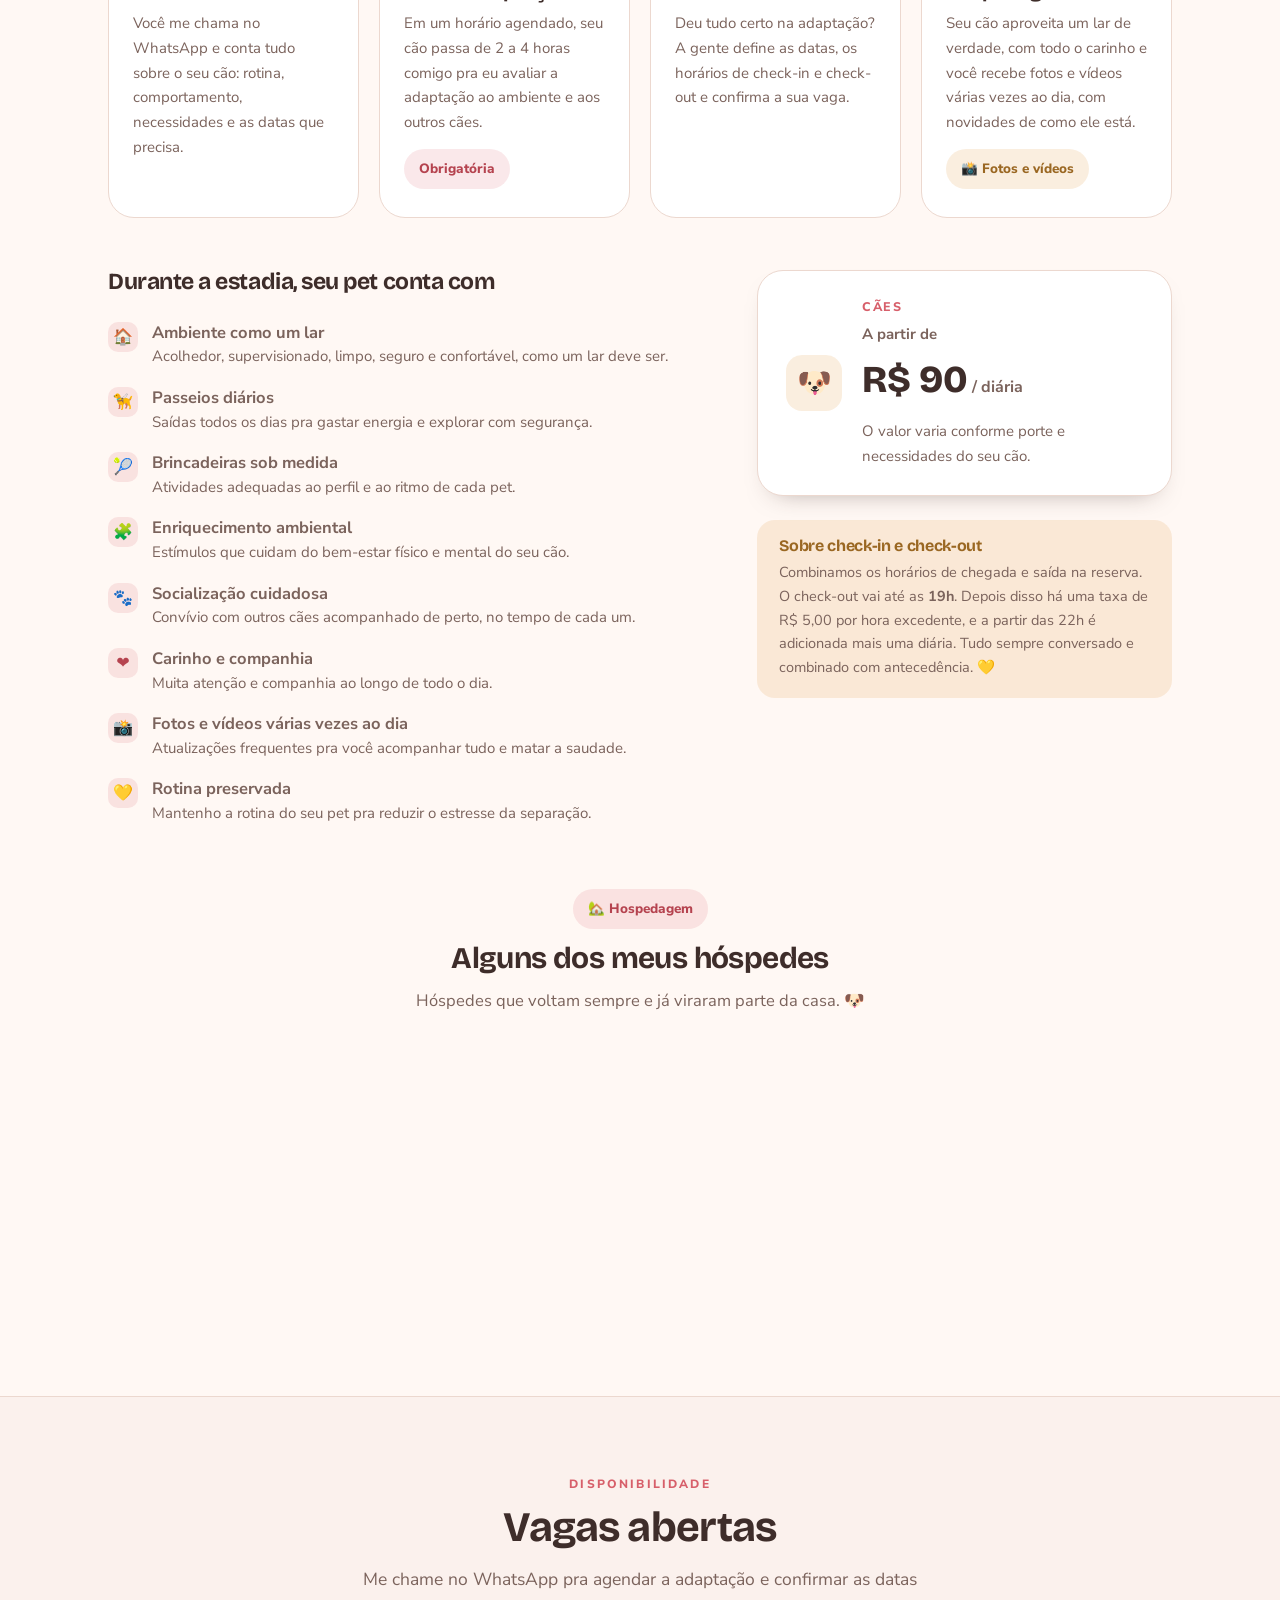
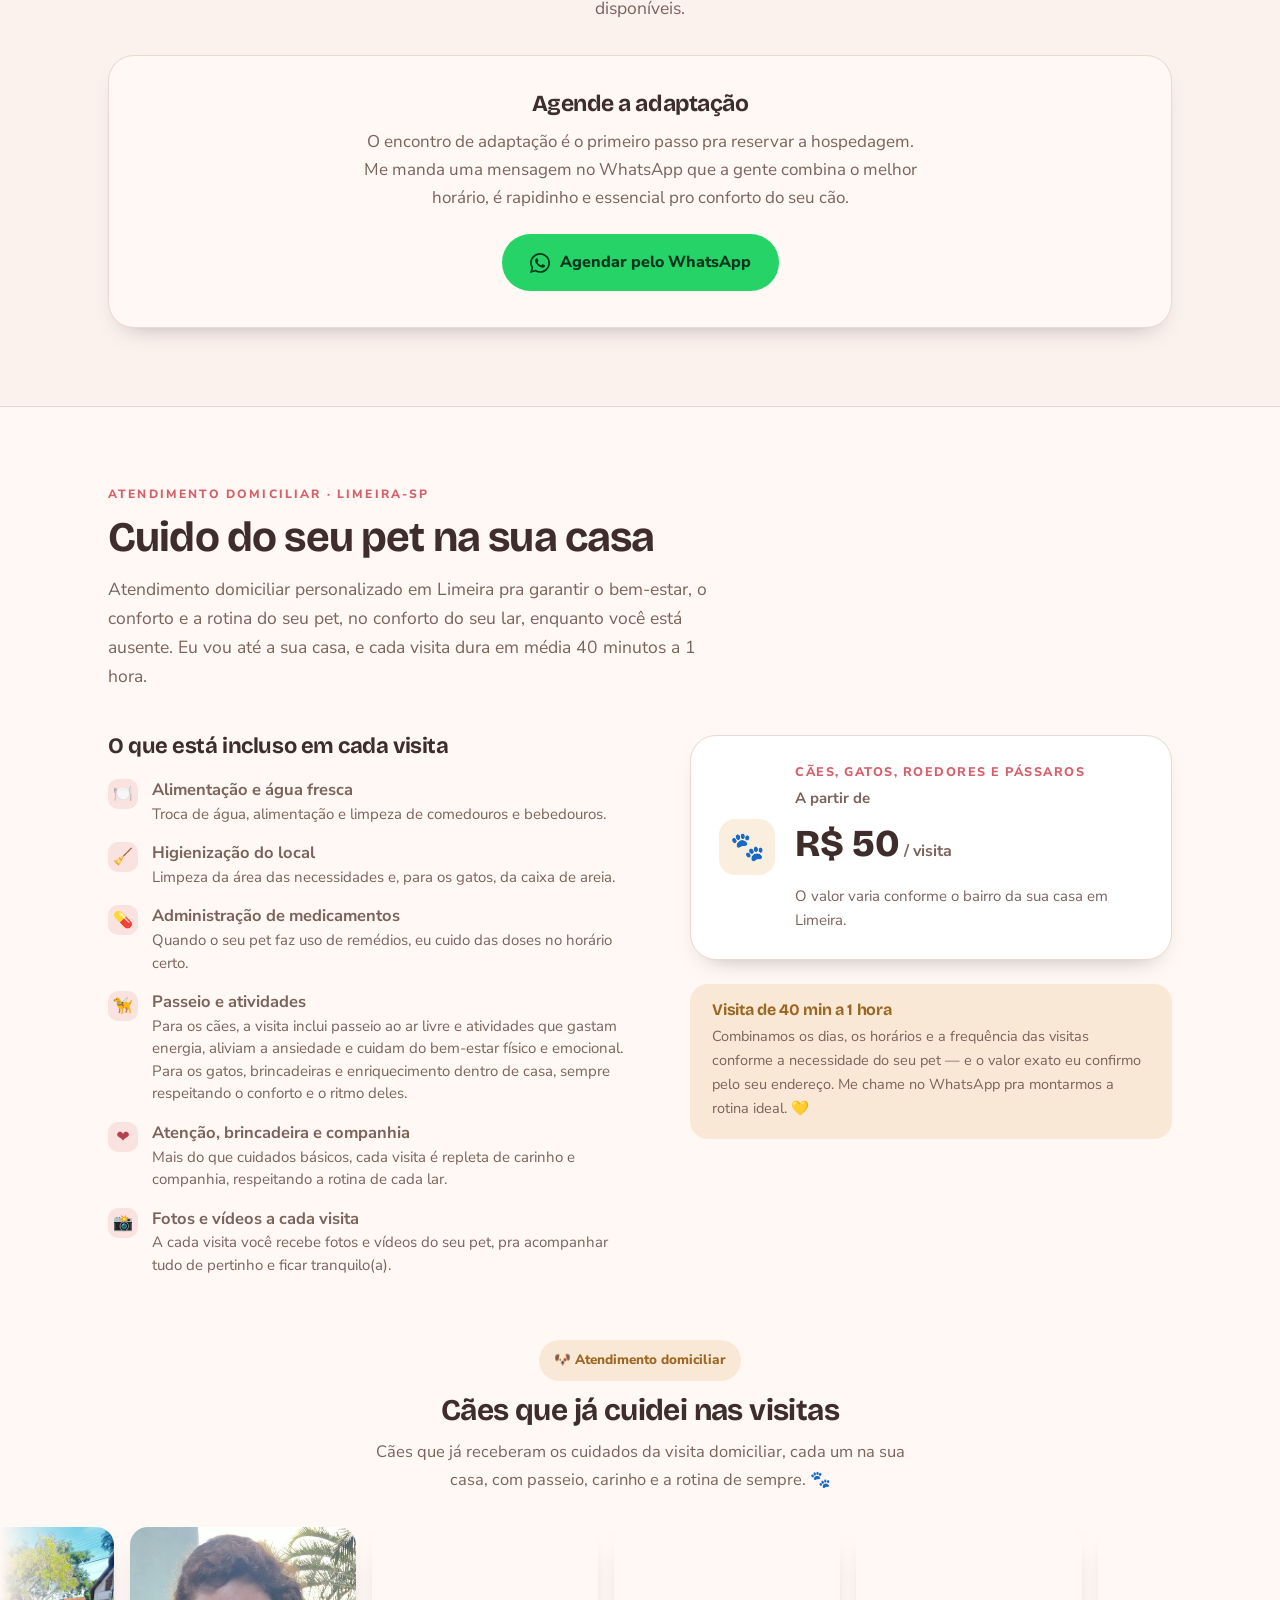
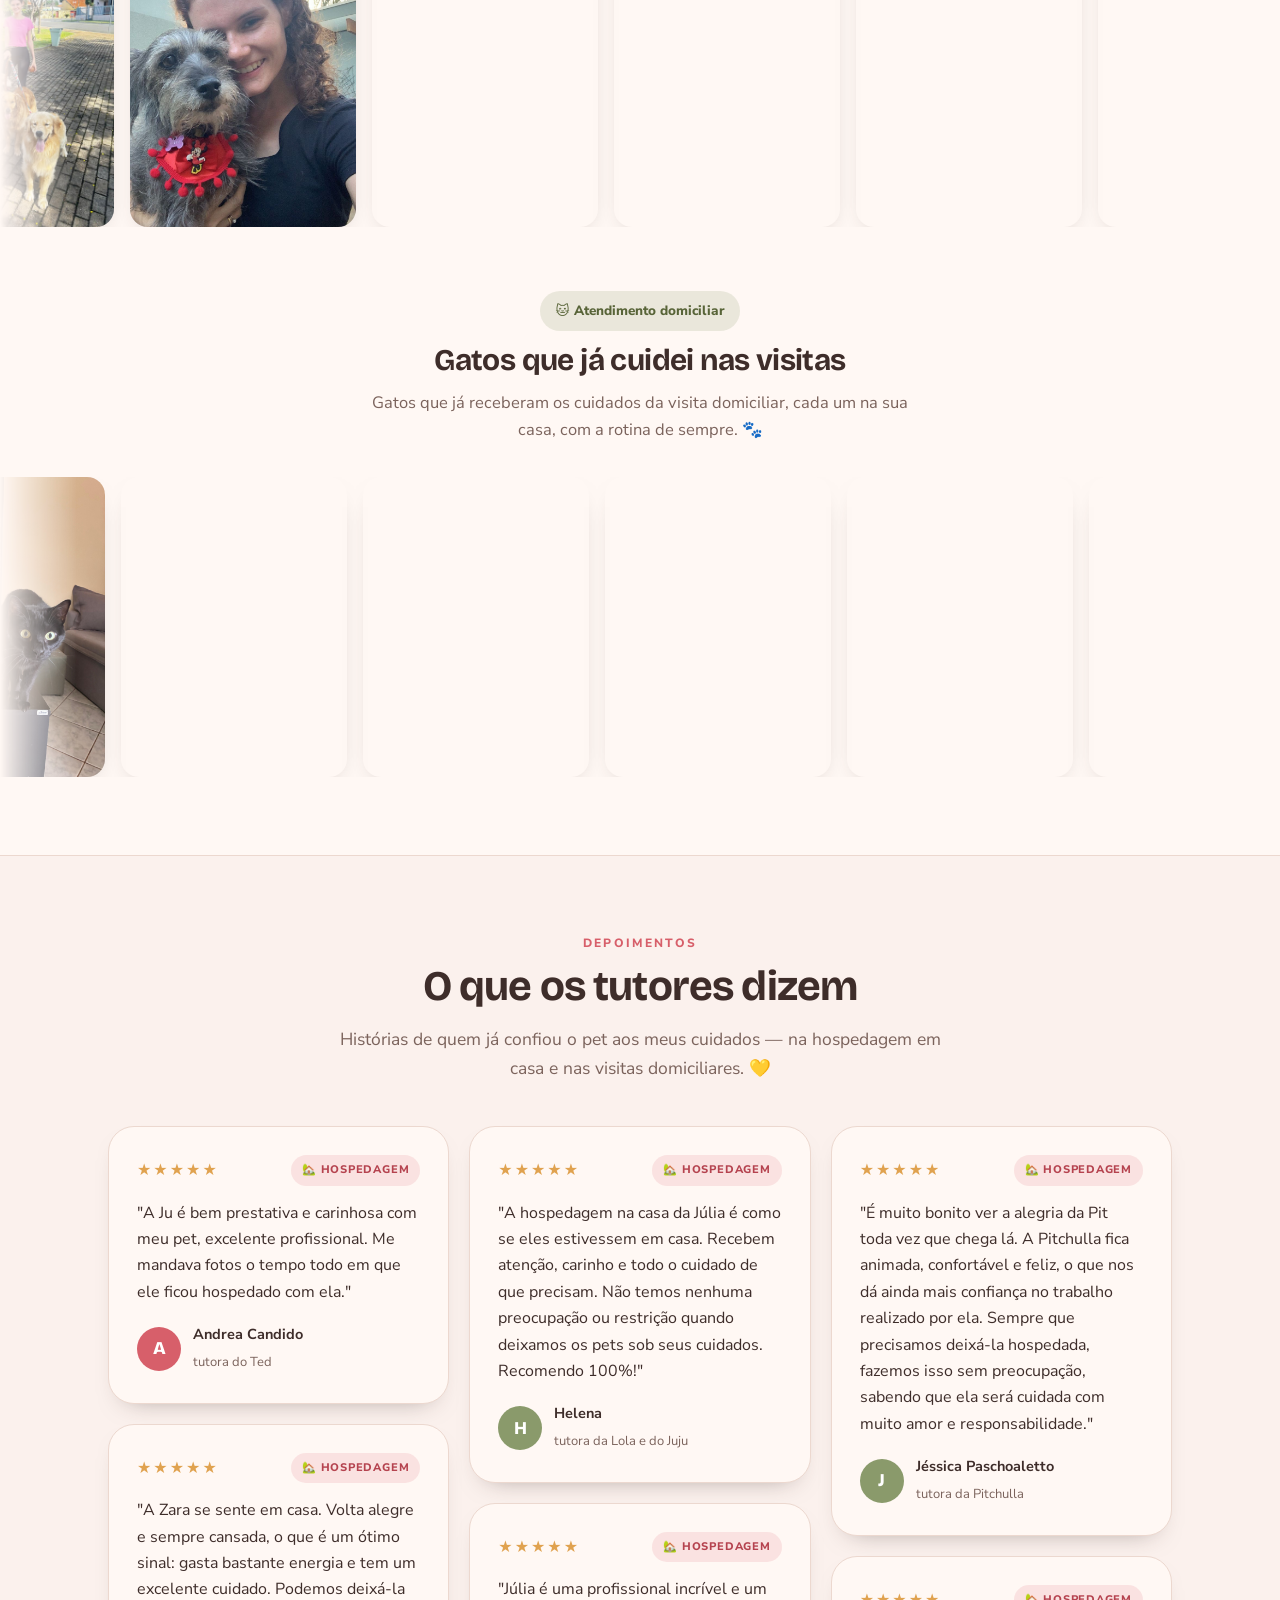
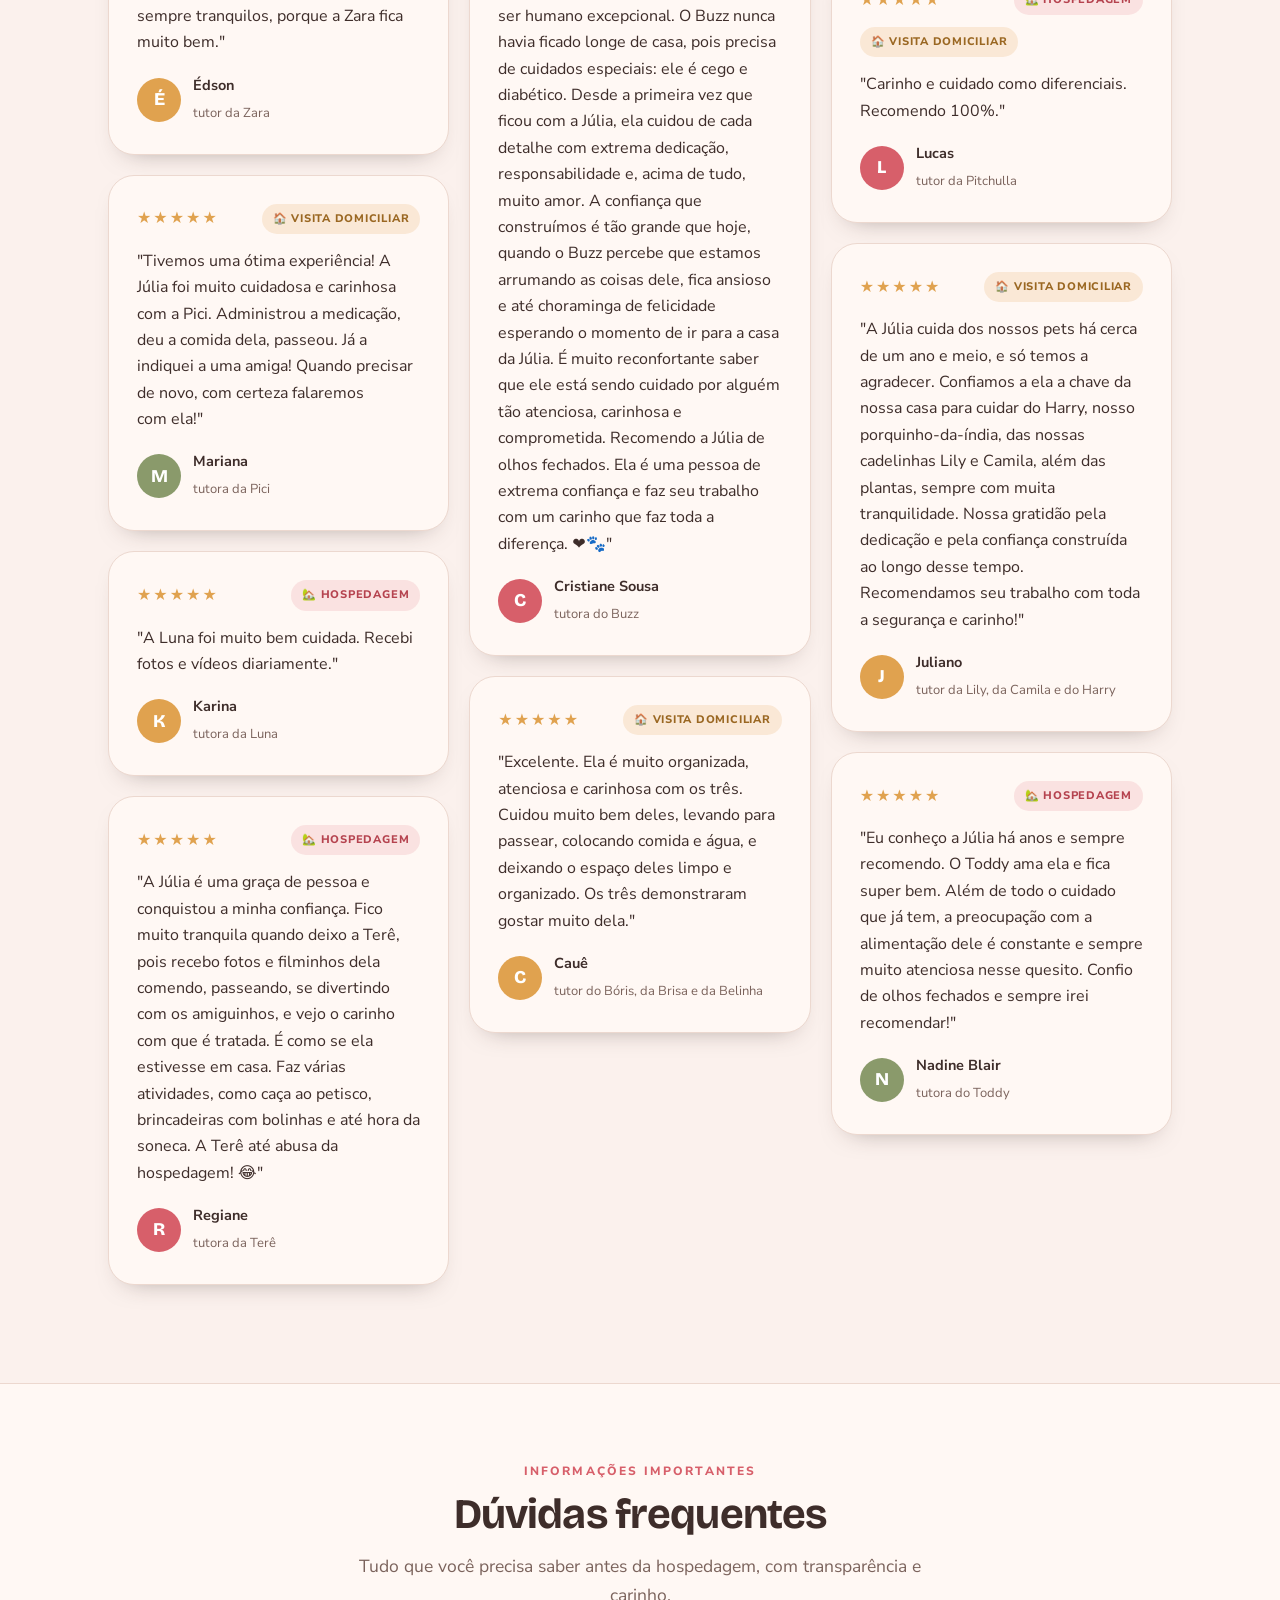
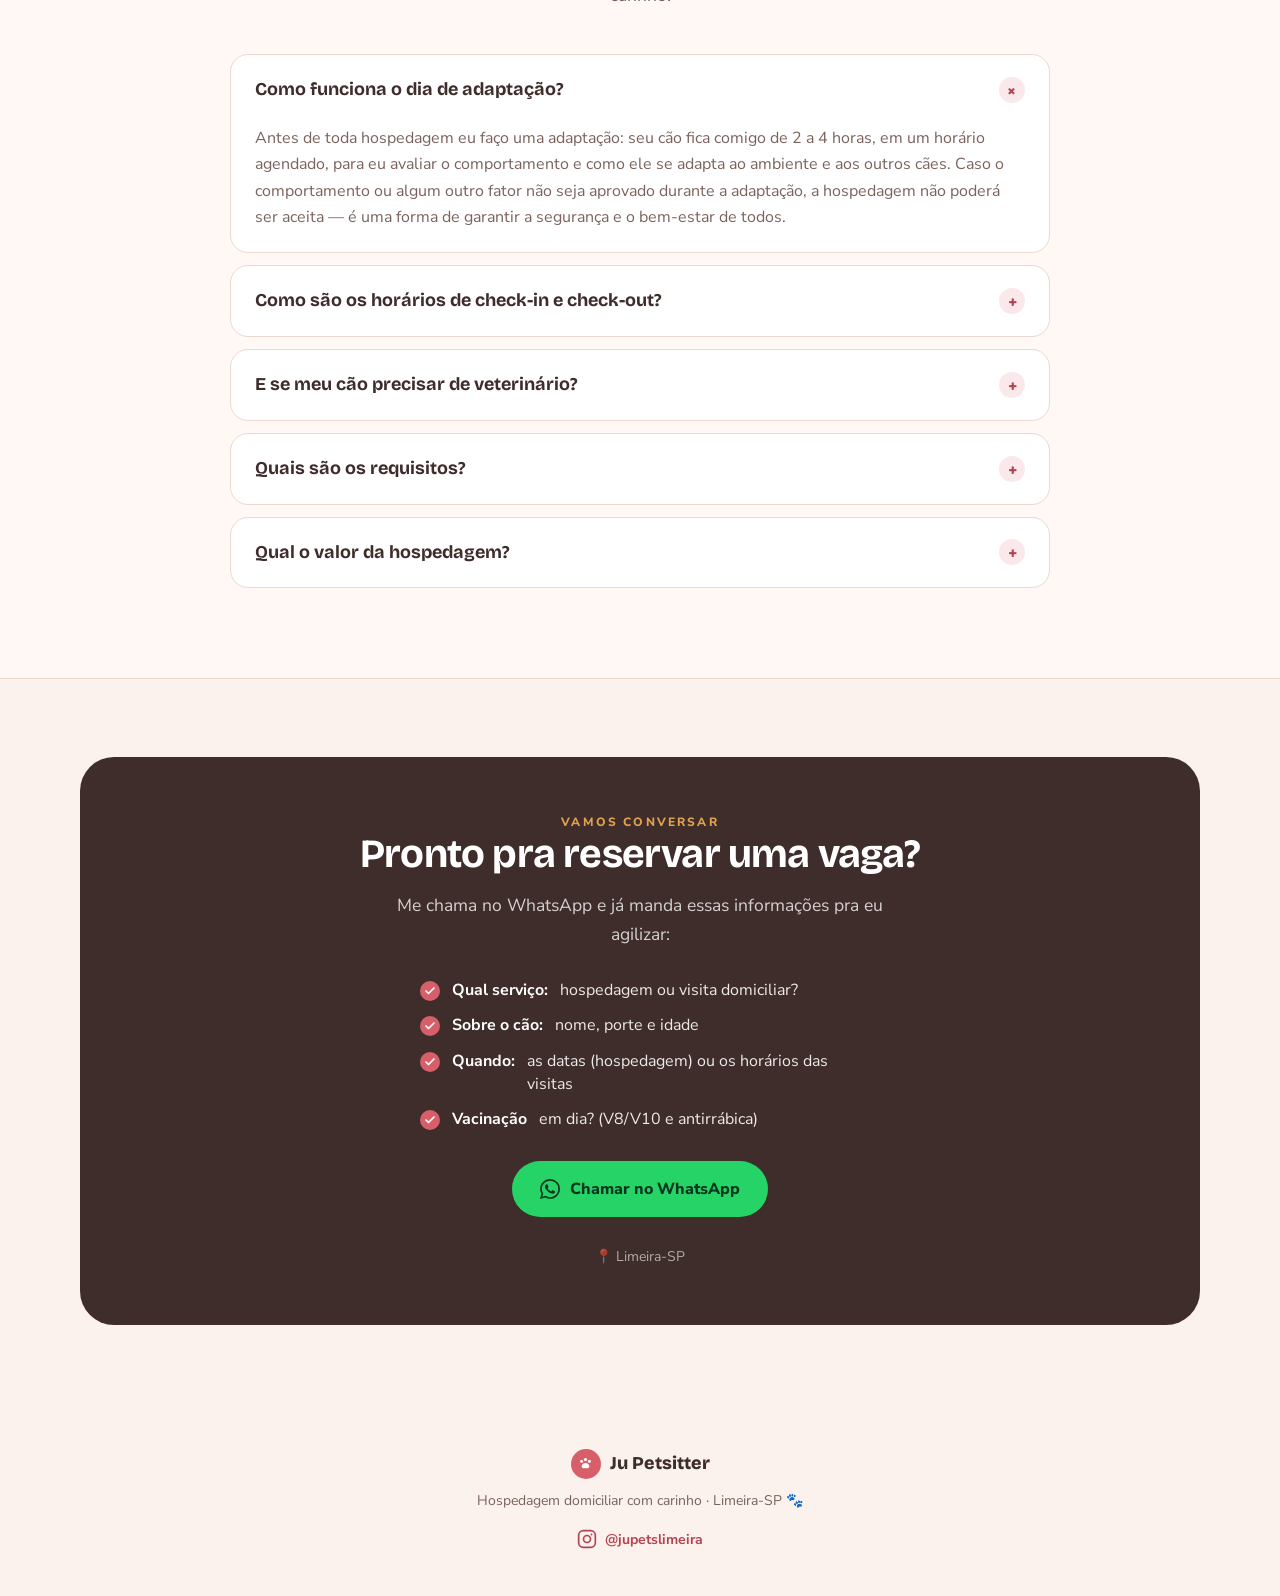
==== commit 6c71a066: "Add three more photos to the hospedagem gallery Co-Authored-By: Claude Opus 5.5 <noreply@anthropic.c" ====
--- a/index.html
+++ b/index.html
@@ -593,6 +593,9 @@
       <image-slot id="g15" radius="18" src="images/g-dupla-laco.jpeg" placeholder="foto 15"></image-slot>
       <image-slot id="g16" radius="18" src="images/g-patio-cadeira.jpeg" placeholder="foto 16"></image-slot>
       <image-slot id="g17" radius="18" src="images/g-turma-grade.jpeg" placeholder="foto 17"></image-slot>
+      <image-slot id="g18" radius="18" src="images/g-descanso-varanda.jpeg" placeholder="foto 18"></image-slot>
+      <image-slot id="g19" radius="18" src="images/g-salsicha-patio.jpeg" placeholder="foto 19"></image-slot>
+      <image-slot id="g20" radius="18" src="images/g-salsicha-spitz-cama.jpeg" placeholder="foto 20"></image-slot>
       <image-slot radius="18" src="images/g-quarteto-porta.jpeg" aria-hidden="true" tabindex="-1"></image-slot>
       <image-slot radius="18" src="images/g-trio-lacos.jpeg" aria-hidden="true" tabindex="-1"></image-slot>
       <image-slot radius="18" src="images/g-camas.jpeg" aria-hidden="true" tabindex="-1"></image-slot>
@@ -607,6 +610,9 @@
       <image-slot radius="18" src="images/g-dupla-laco.jpeg" aria-hidden="true" tabindex="-1"></image-slot>
       <image-slot radius="18" src="images/g-patio-cadeira.jpeg" aria-hidden="true" tabindex="-1"></image-slot>
       <image-slot radius="18" src="images/g-turma-grade.jpeg" aria-hidden="true" tabindex="-1"></image-slot>
+      <image-slot radius="18" src="images/g-descanso-varanda.jpeg" aria-hidden="true" tabindex="-1"></image-slot>
+      <image-slot radius="18" src="images/g-salsicha-patio.jpeg" aria-hidden="true" tabindex="-1"></image-slot>
+      <image-slot radius="18" src="images/g-salsicha-spitz-cama.jpeg" aria-hidden="true" tabindex="-1"></image-slot>
     </div>
   </div>
 </section>
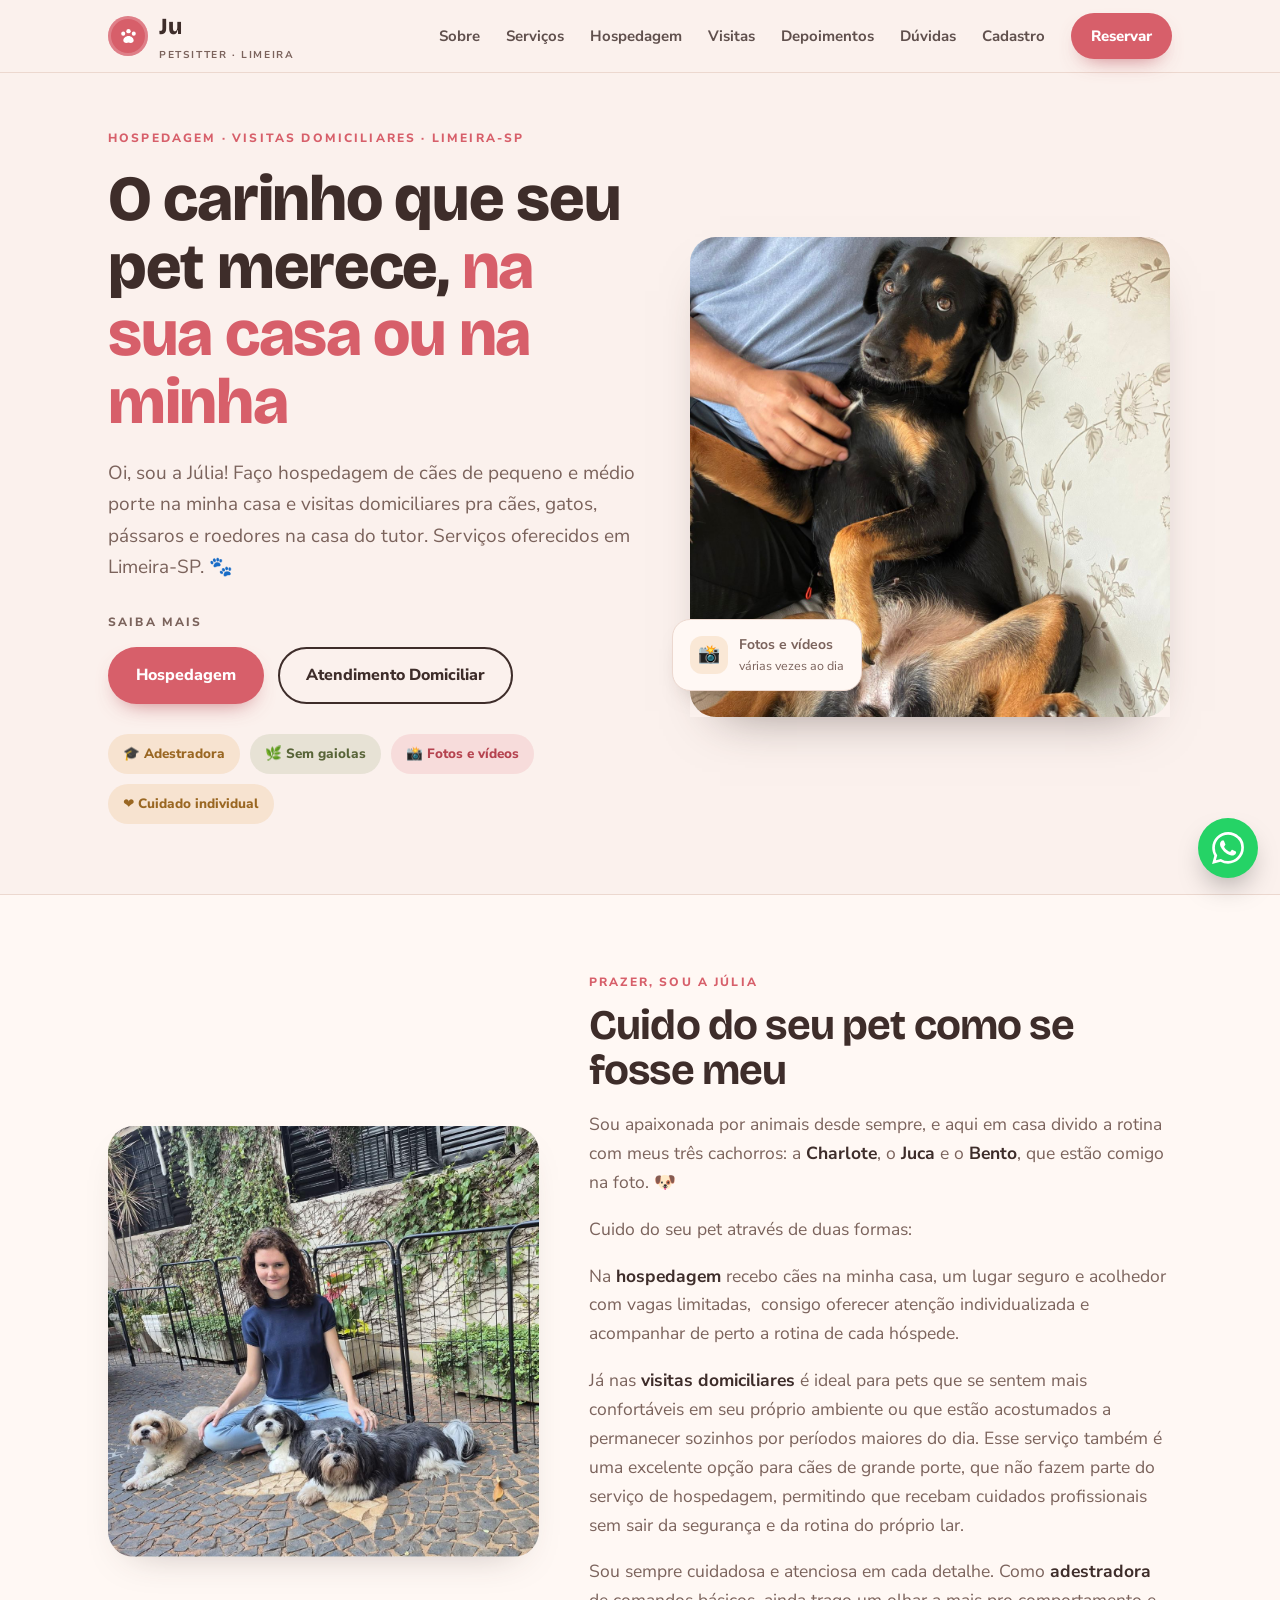
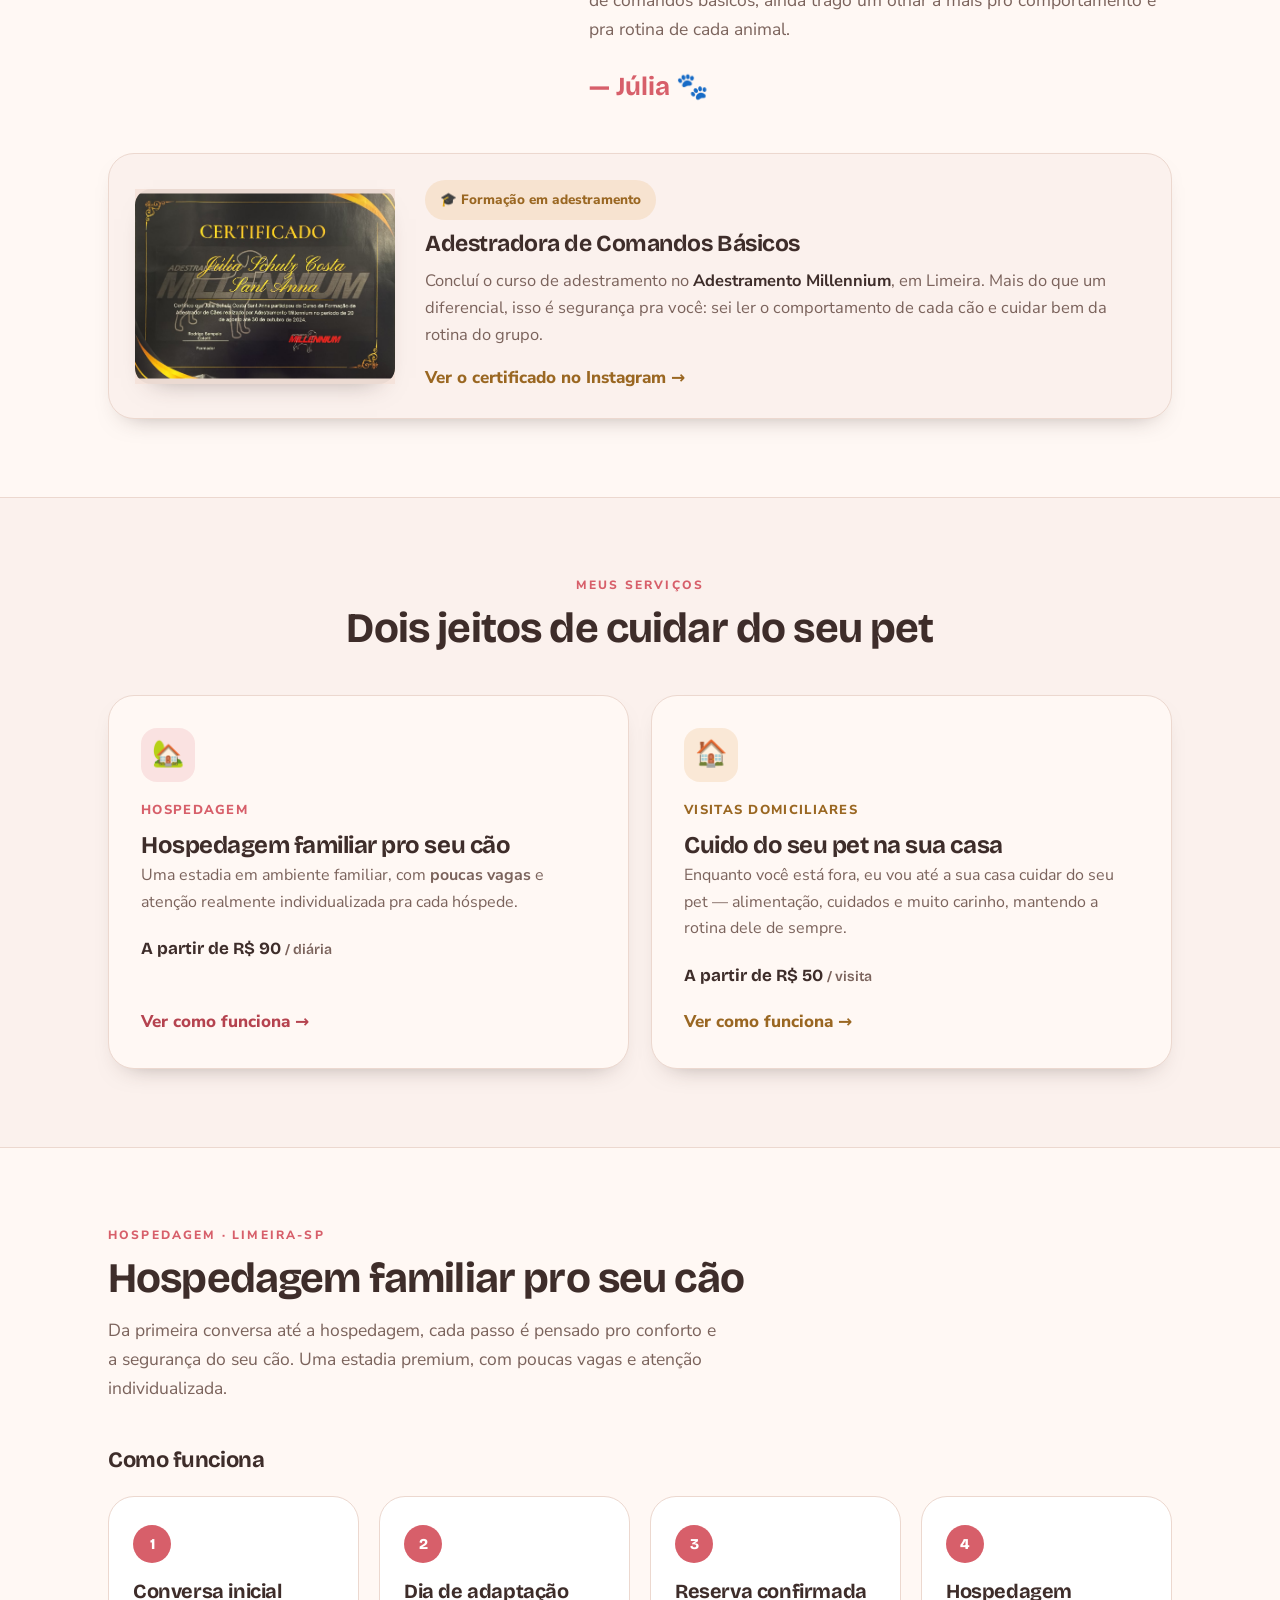
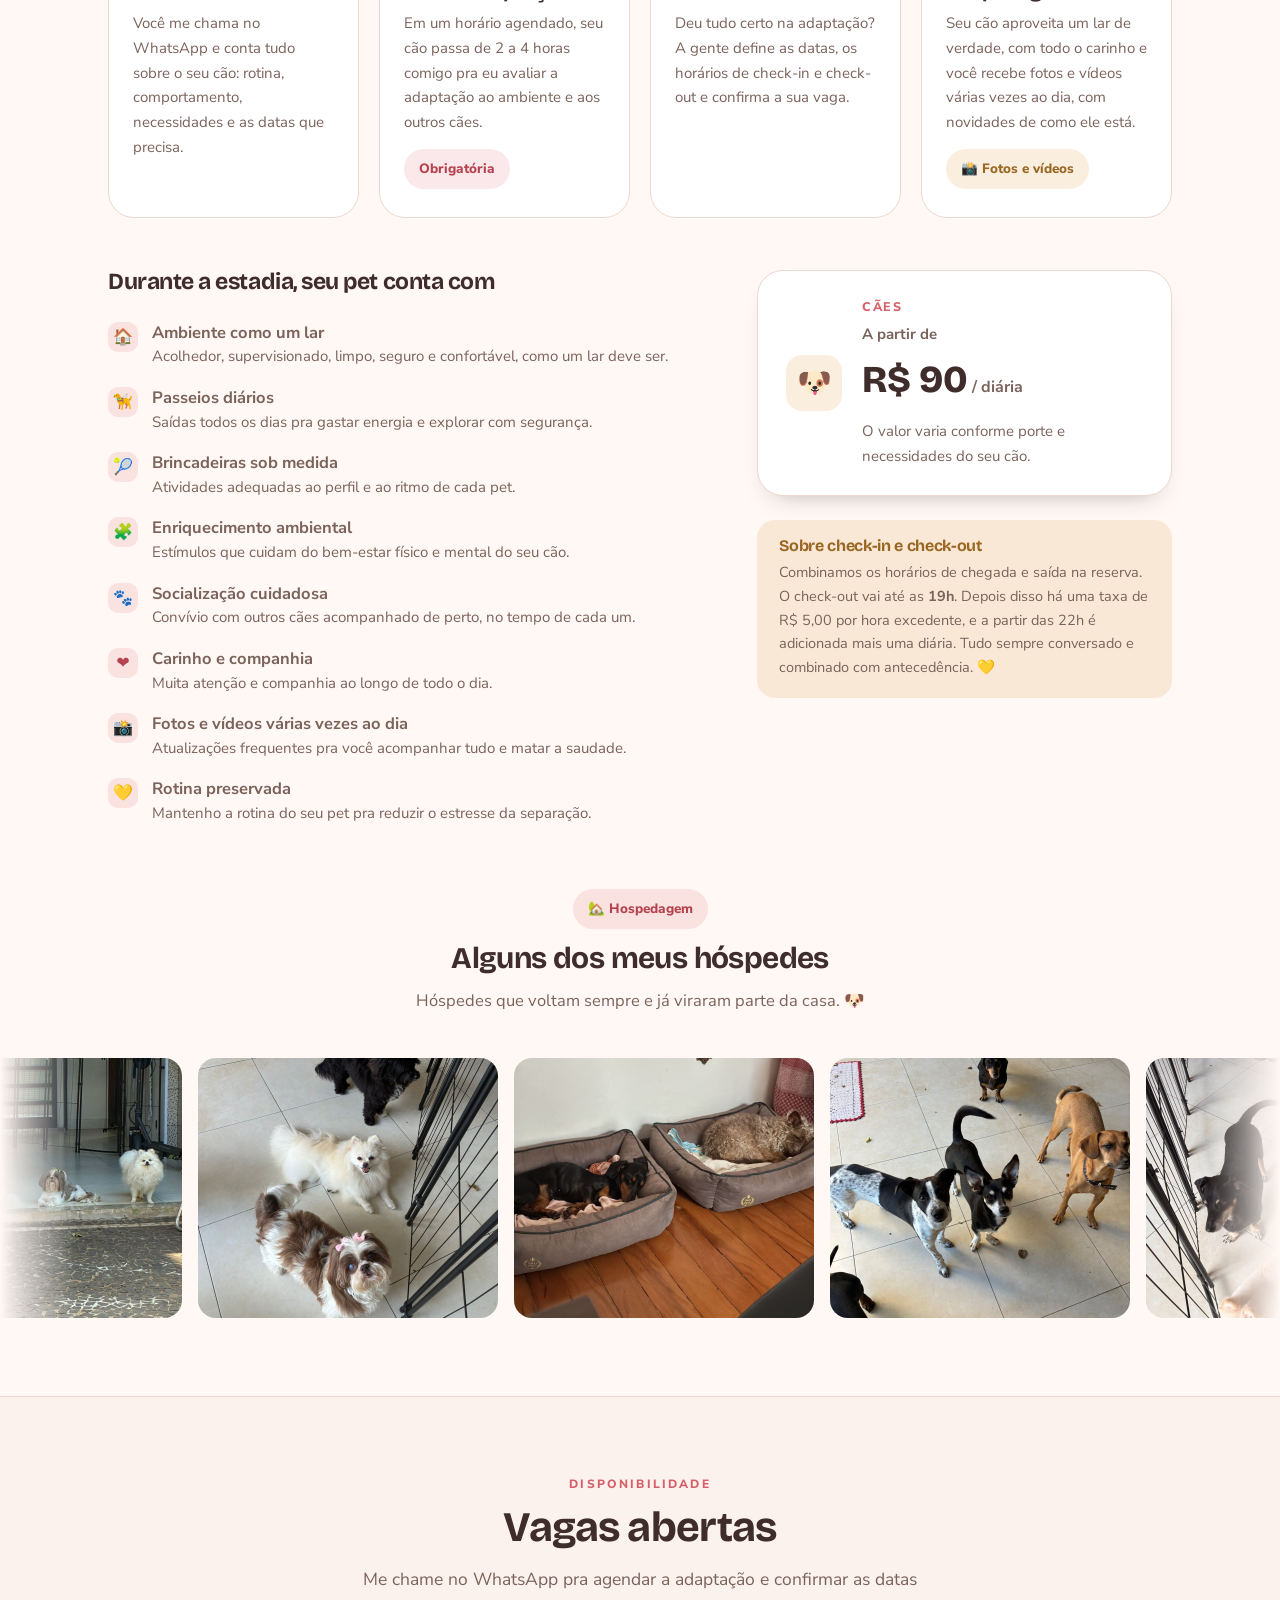
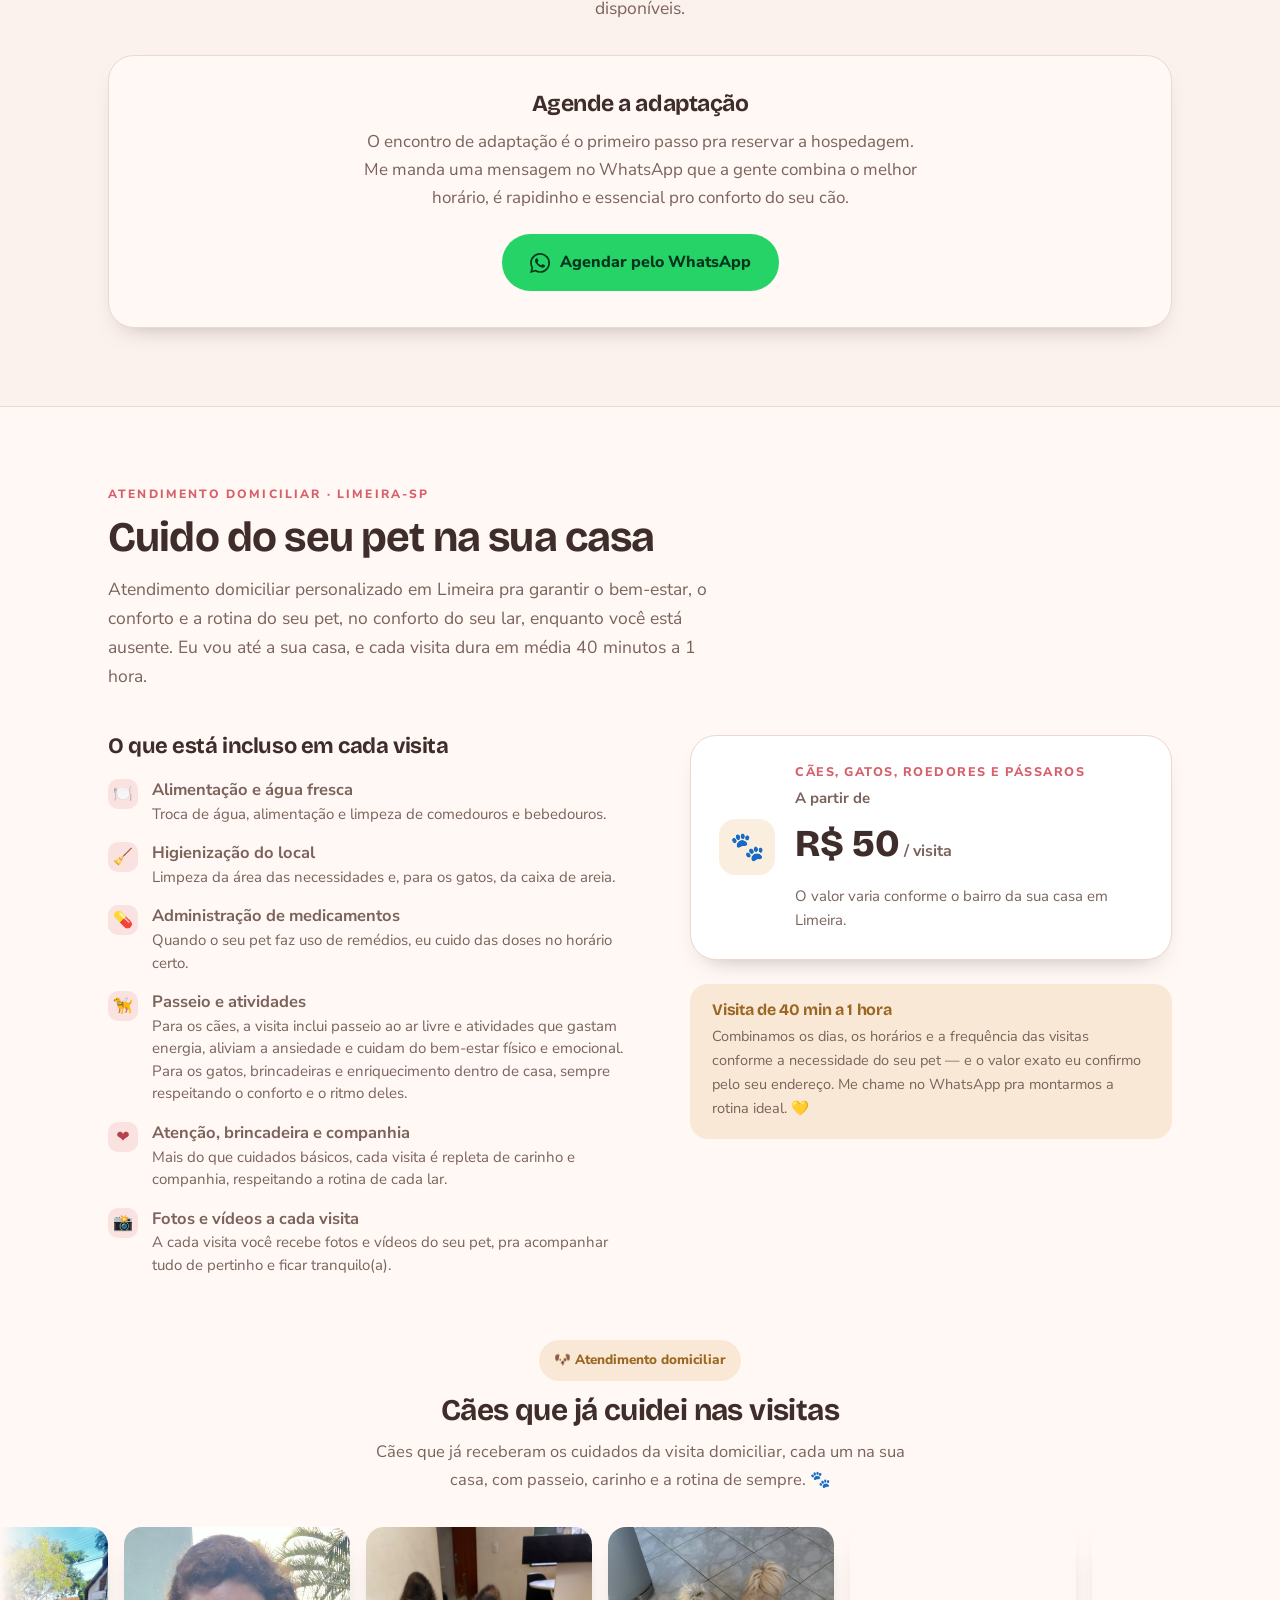
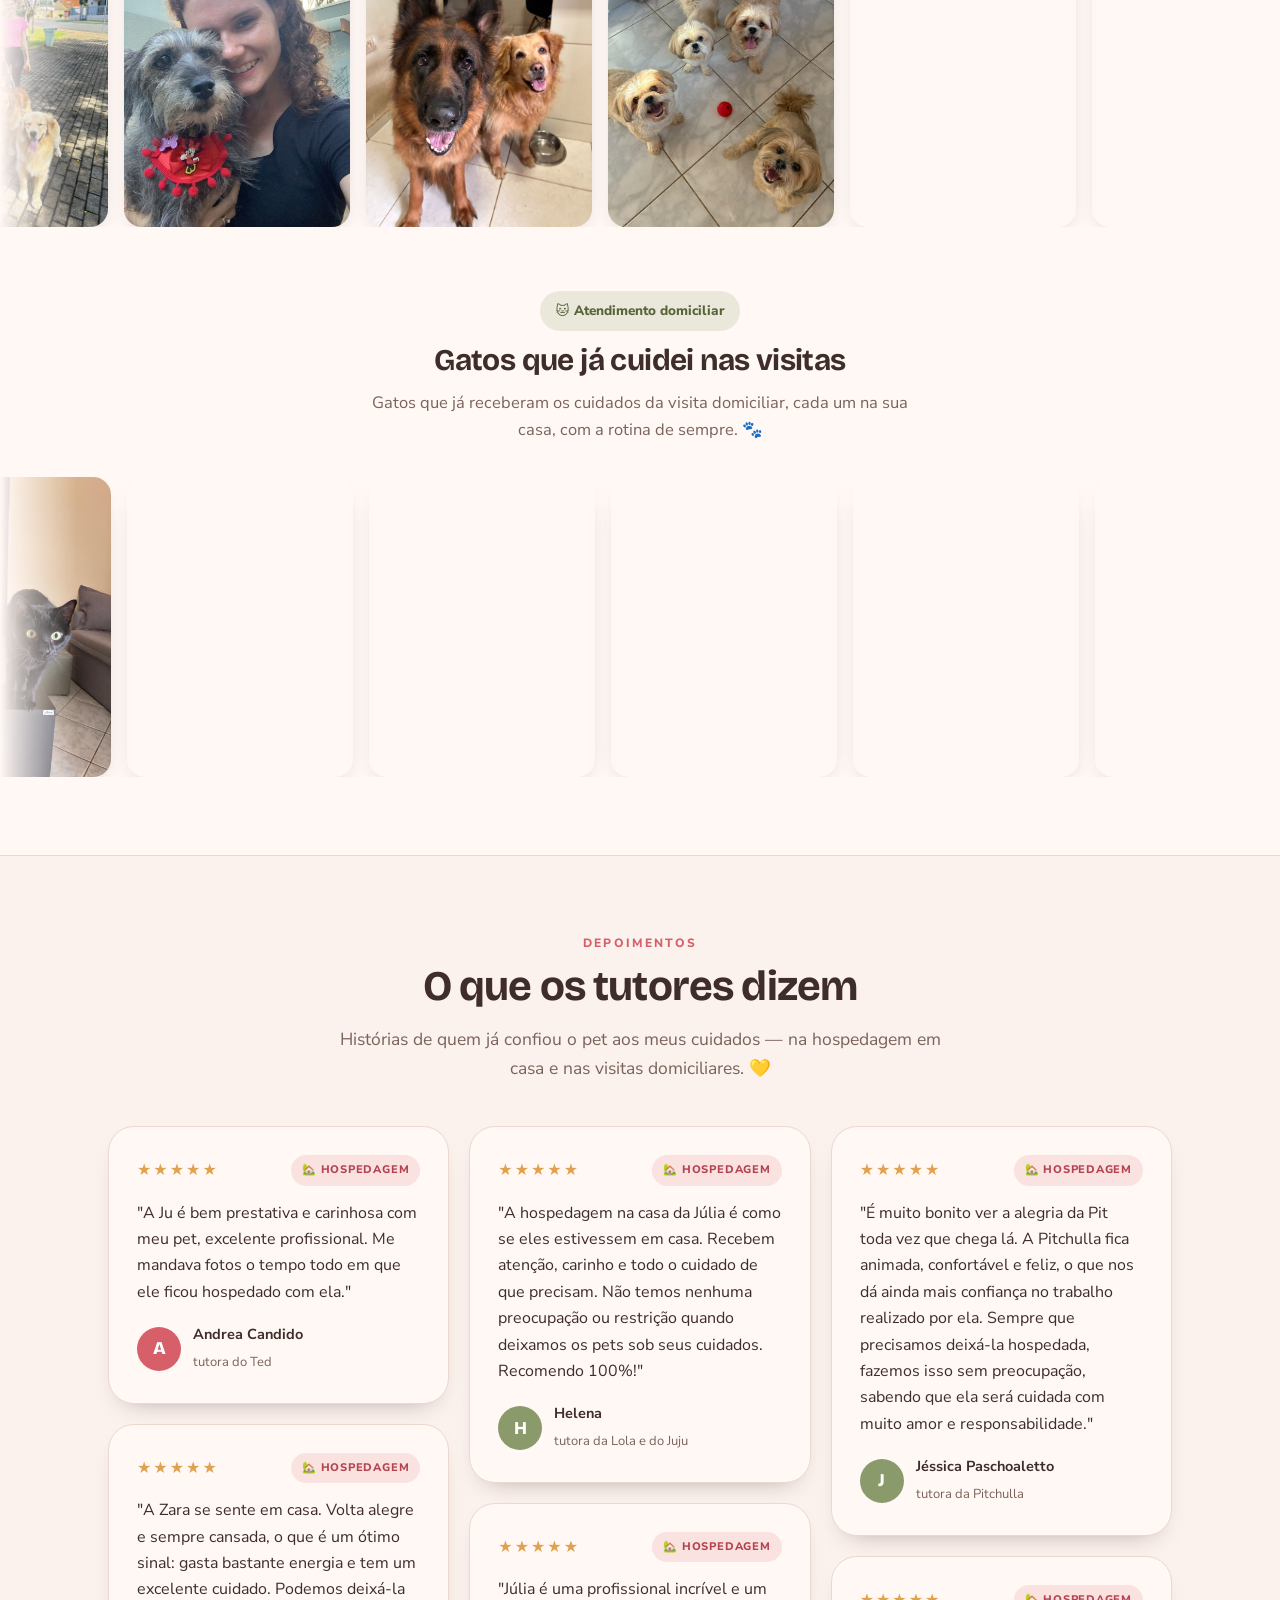
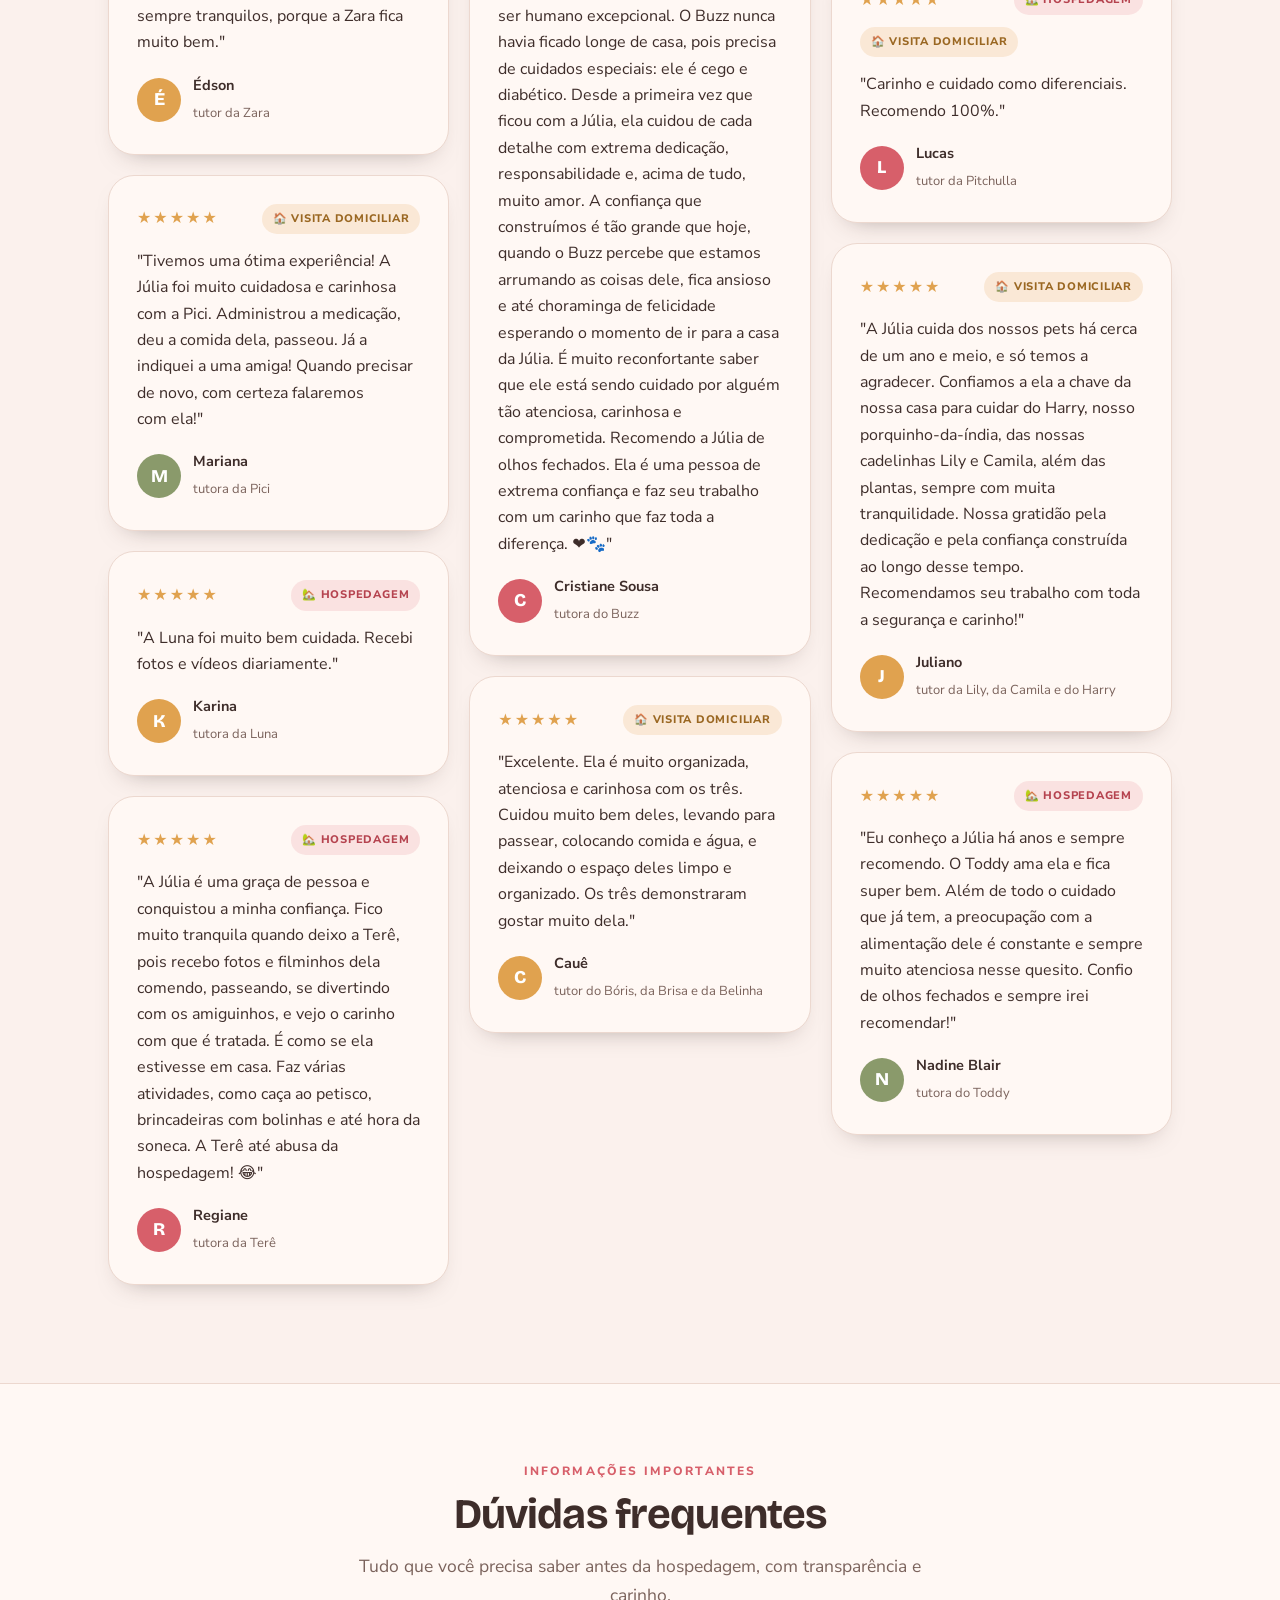
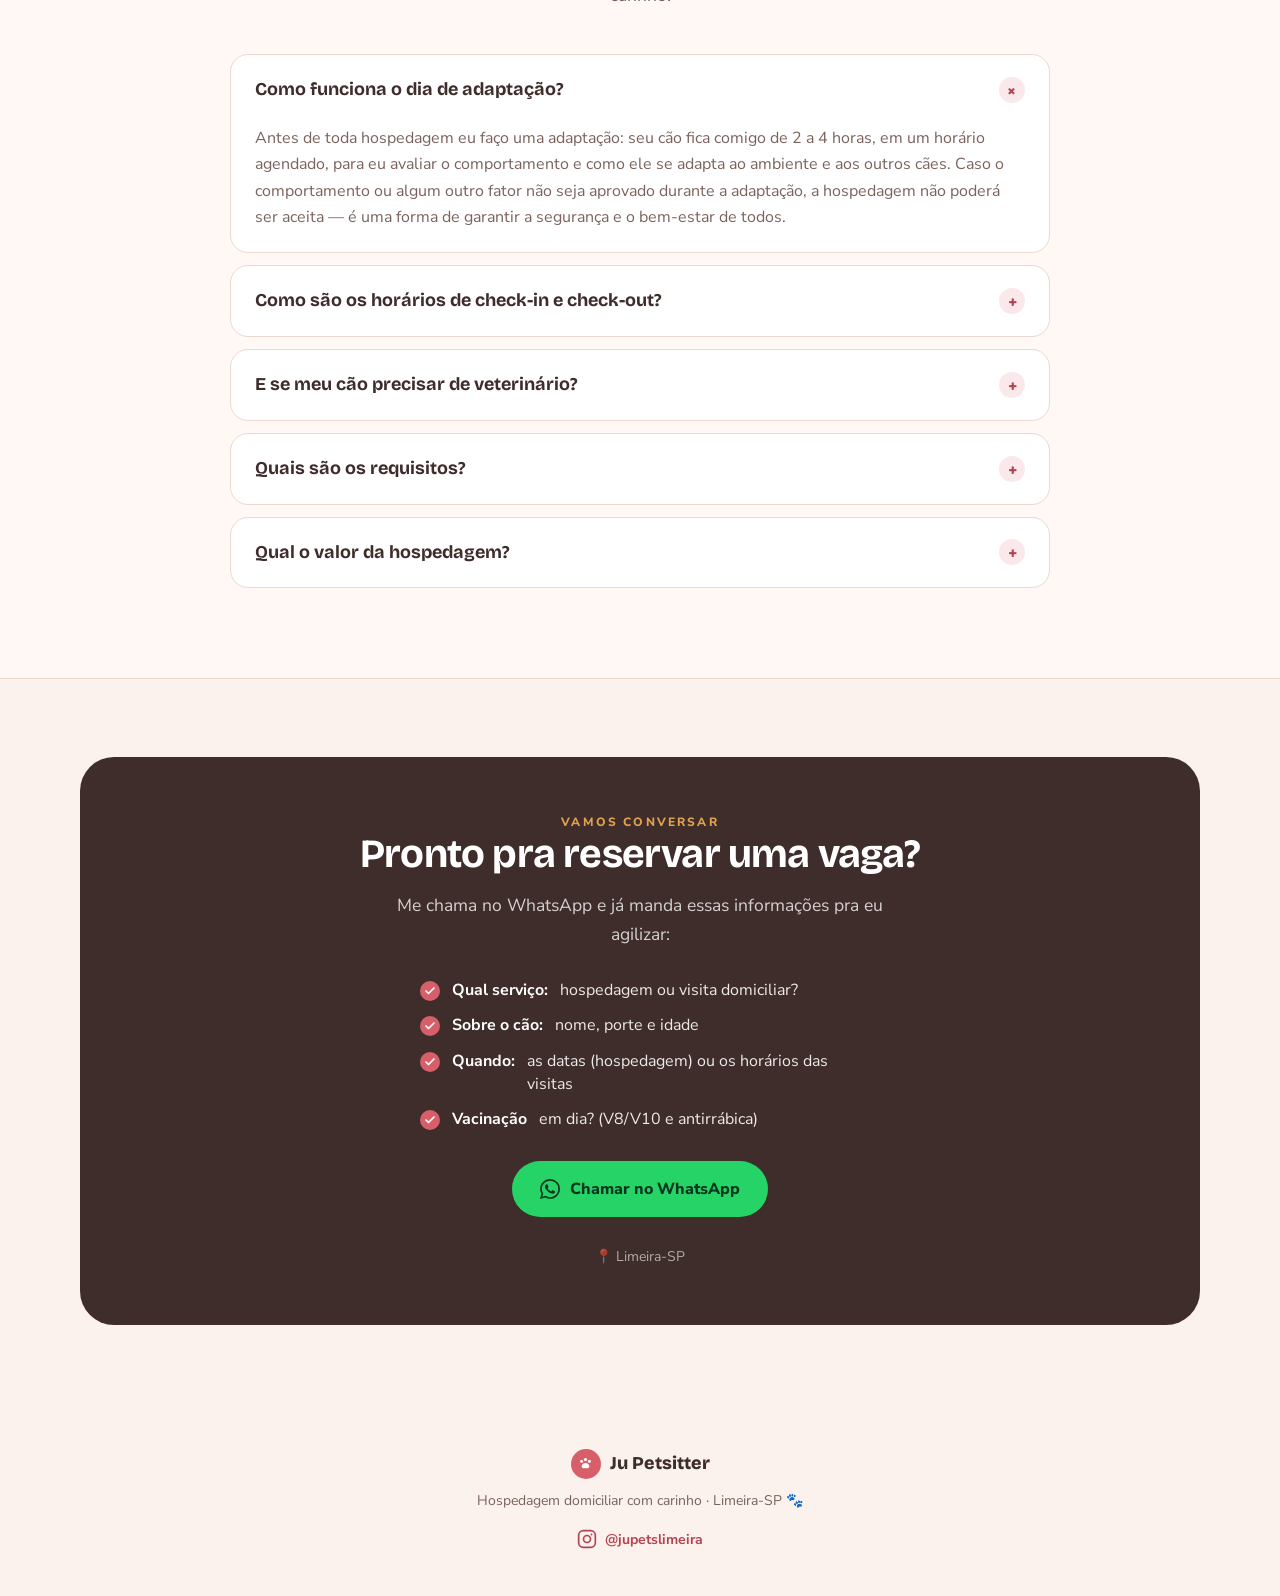
==== commit 448e5c24: "Let the visit galleries be dragged with a finger on phones Co-Authored-By: Claude Opus 5.5 <noreply@" ====
--- a/index.html
+++ b/index.html
@@ -237,7 +237,7 @@
   .marquee-track { display: flex; gap: 16px; width: max-content; }
   .marquee.dragging .marquee-track image-slot { pointer-events: none; }
   .marquee image-slot { flex: 0 0 auto; width: 300px; height: 260px; user-select: none; -webkit-user-drag: none; }
-  .marquee img.cat-tile, .marquee img.dog-tile { flex: 0 0 auto; width: 226px; height: 300px; object-fit: cover; border-radius: 18px; user-select: none; -webkit-user-drag: none; box-shadow: var(--shadow-sm); }
+  .marquee img.cat-tile, .marquee img.dog-tile { flex: 0 0 auto; width: 226px; height: 300px; object-fit: cover; border-radius: 18px; user-select: none; -webkit-user-select: none; -webkit-user-drag: none; -webkit-touch-callout: none; touch-action: pan-y; box-shadow: var(--shadow-sm); }
   .marquee.dragging .marquee-track img.cat-tile, .marquee.dragging .marquee-track img.dog-tile { pointer-events: none; }
   .cat-gallery-head { text-align: center; margin-top: 64px; }
   .cat-gallery-head .badge { margin-bottom: 14px; }
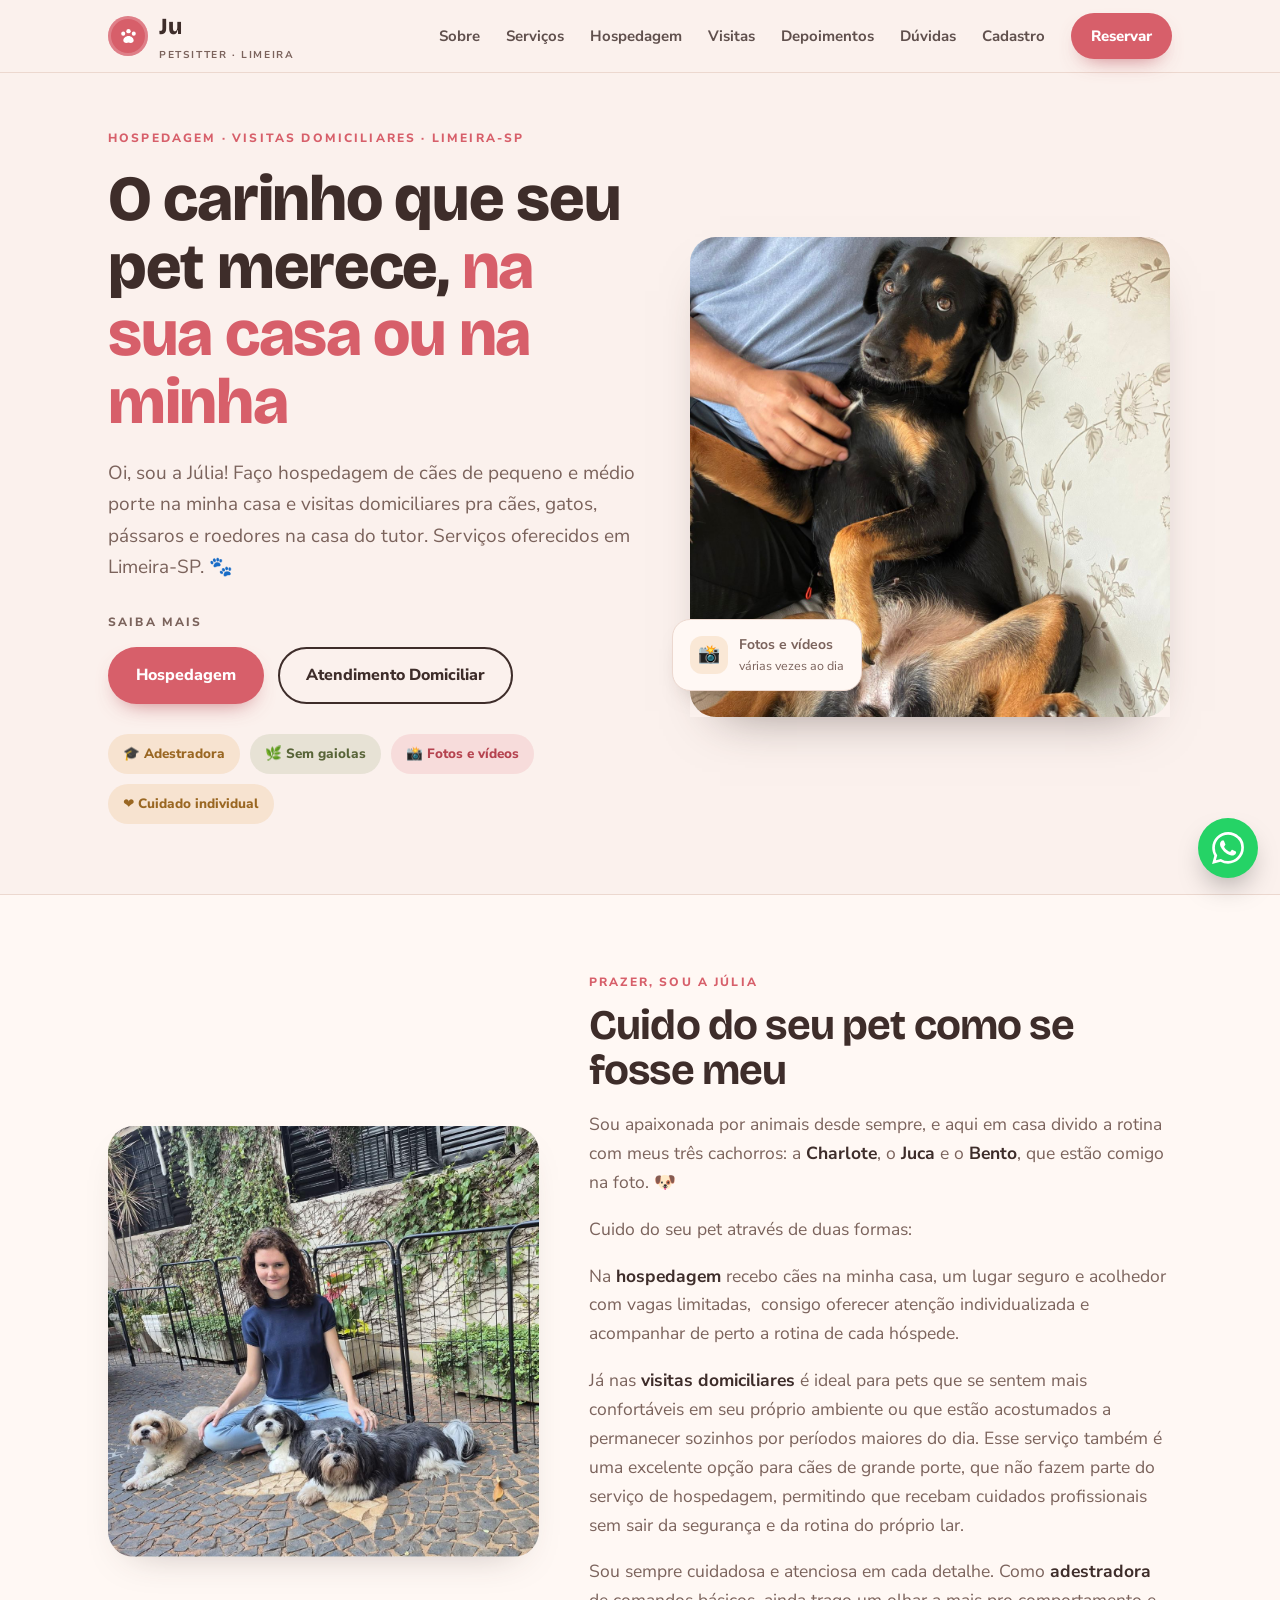
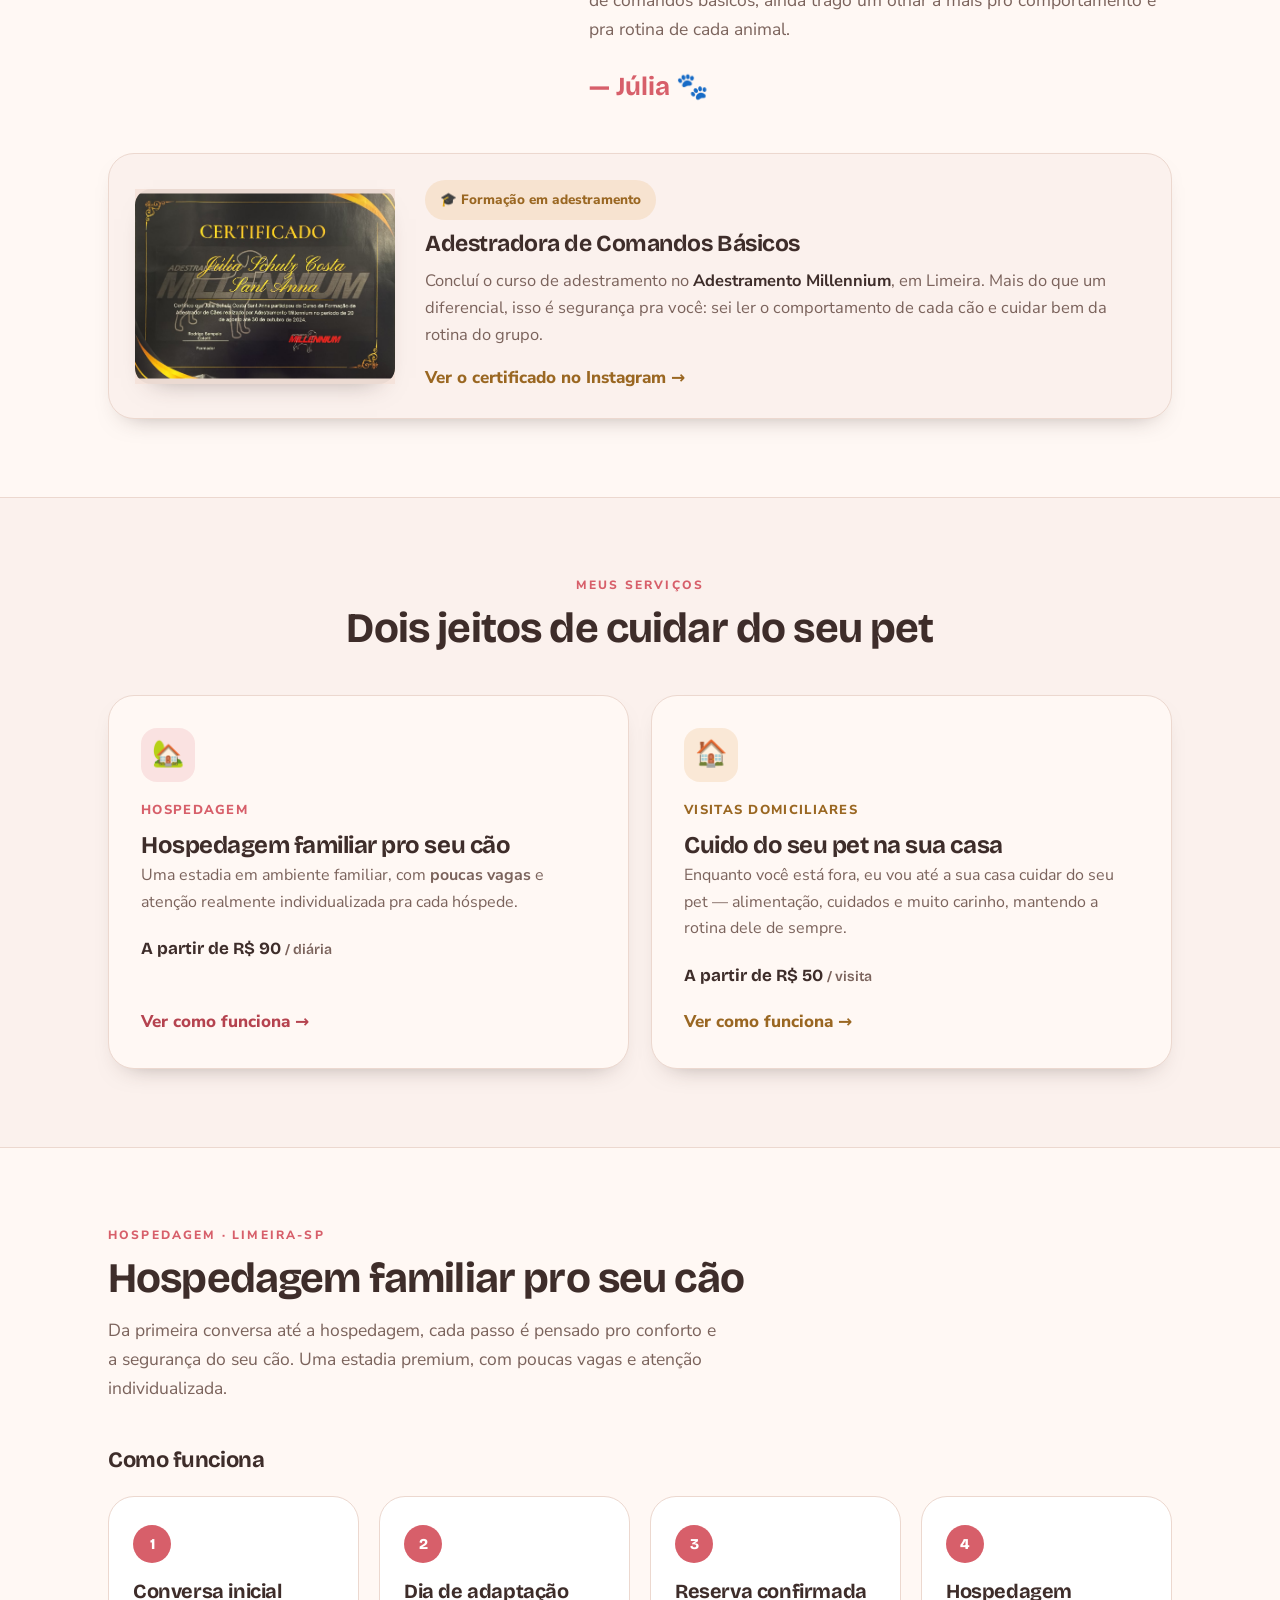
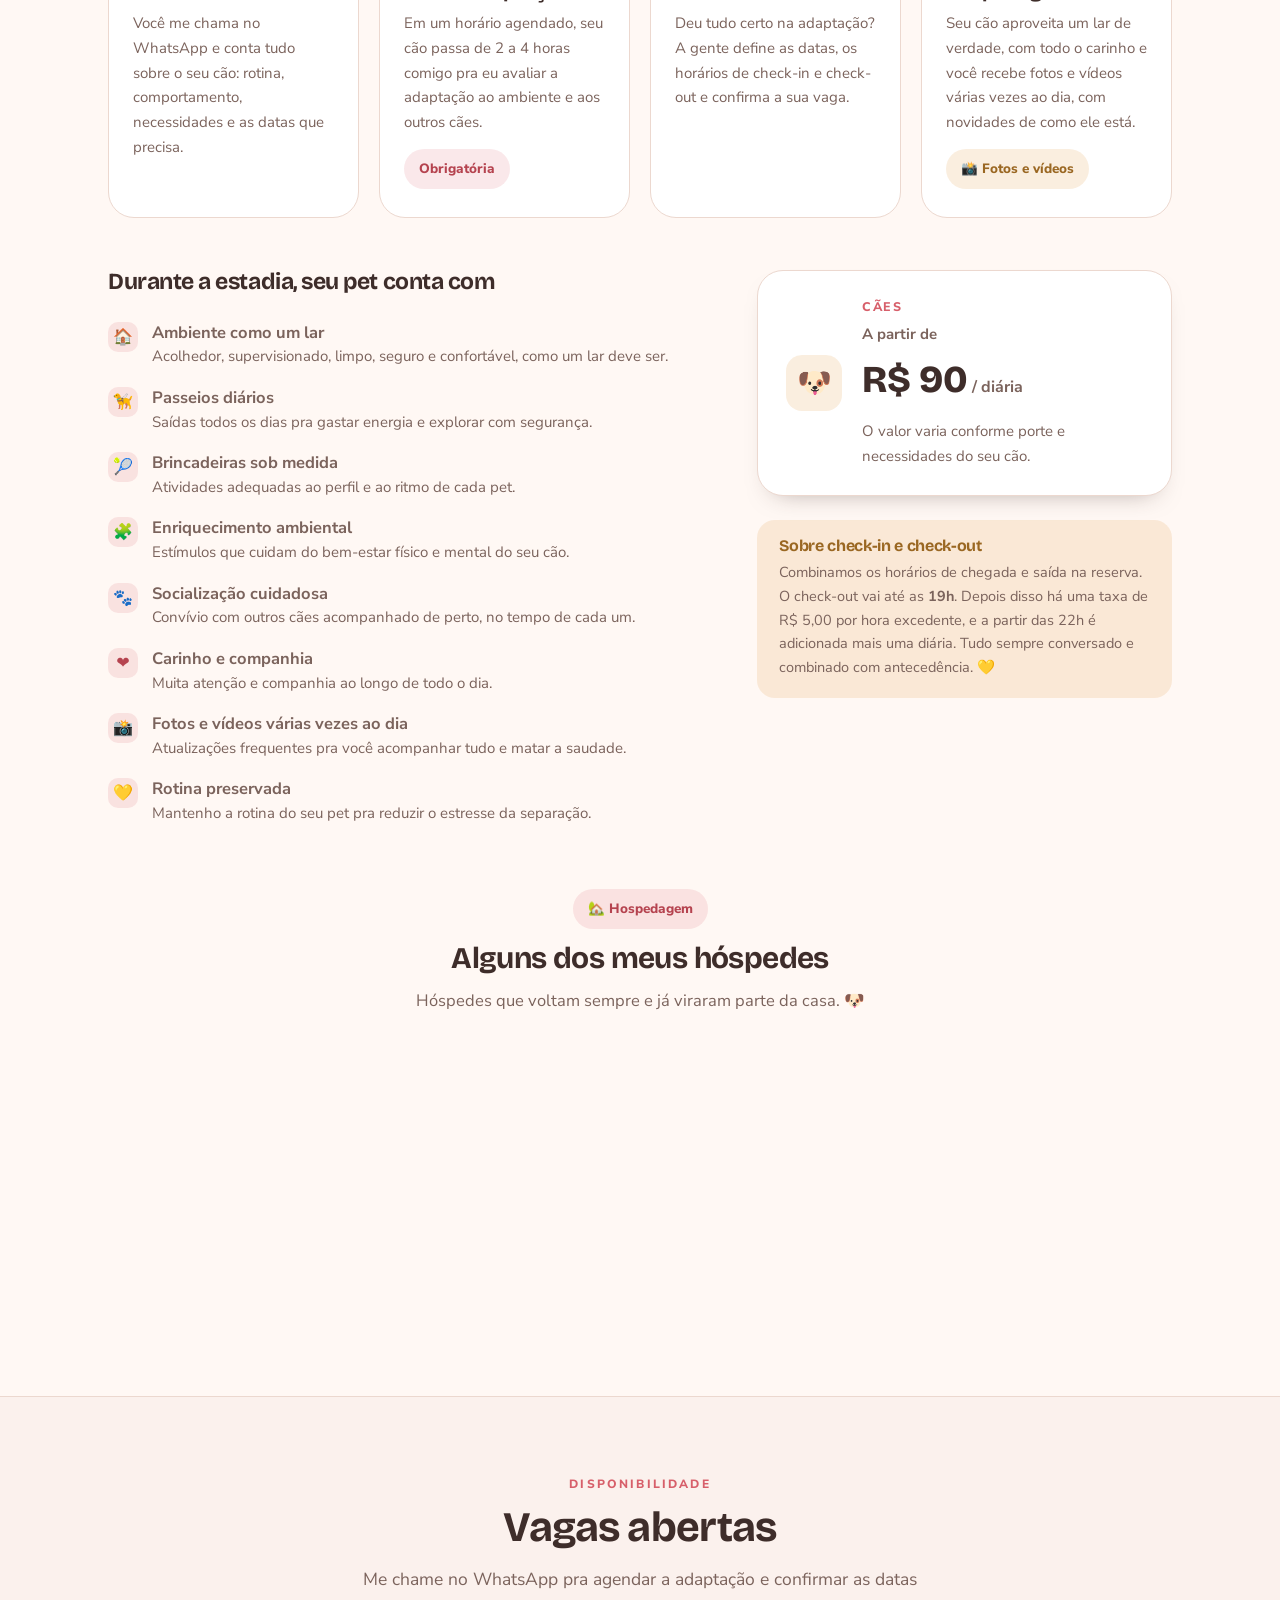
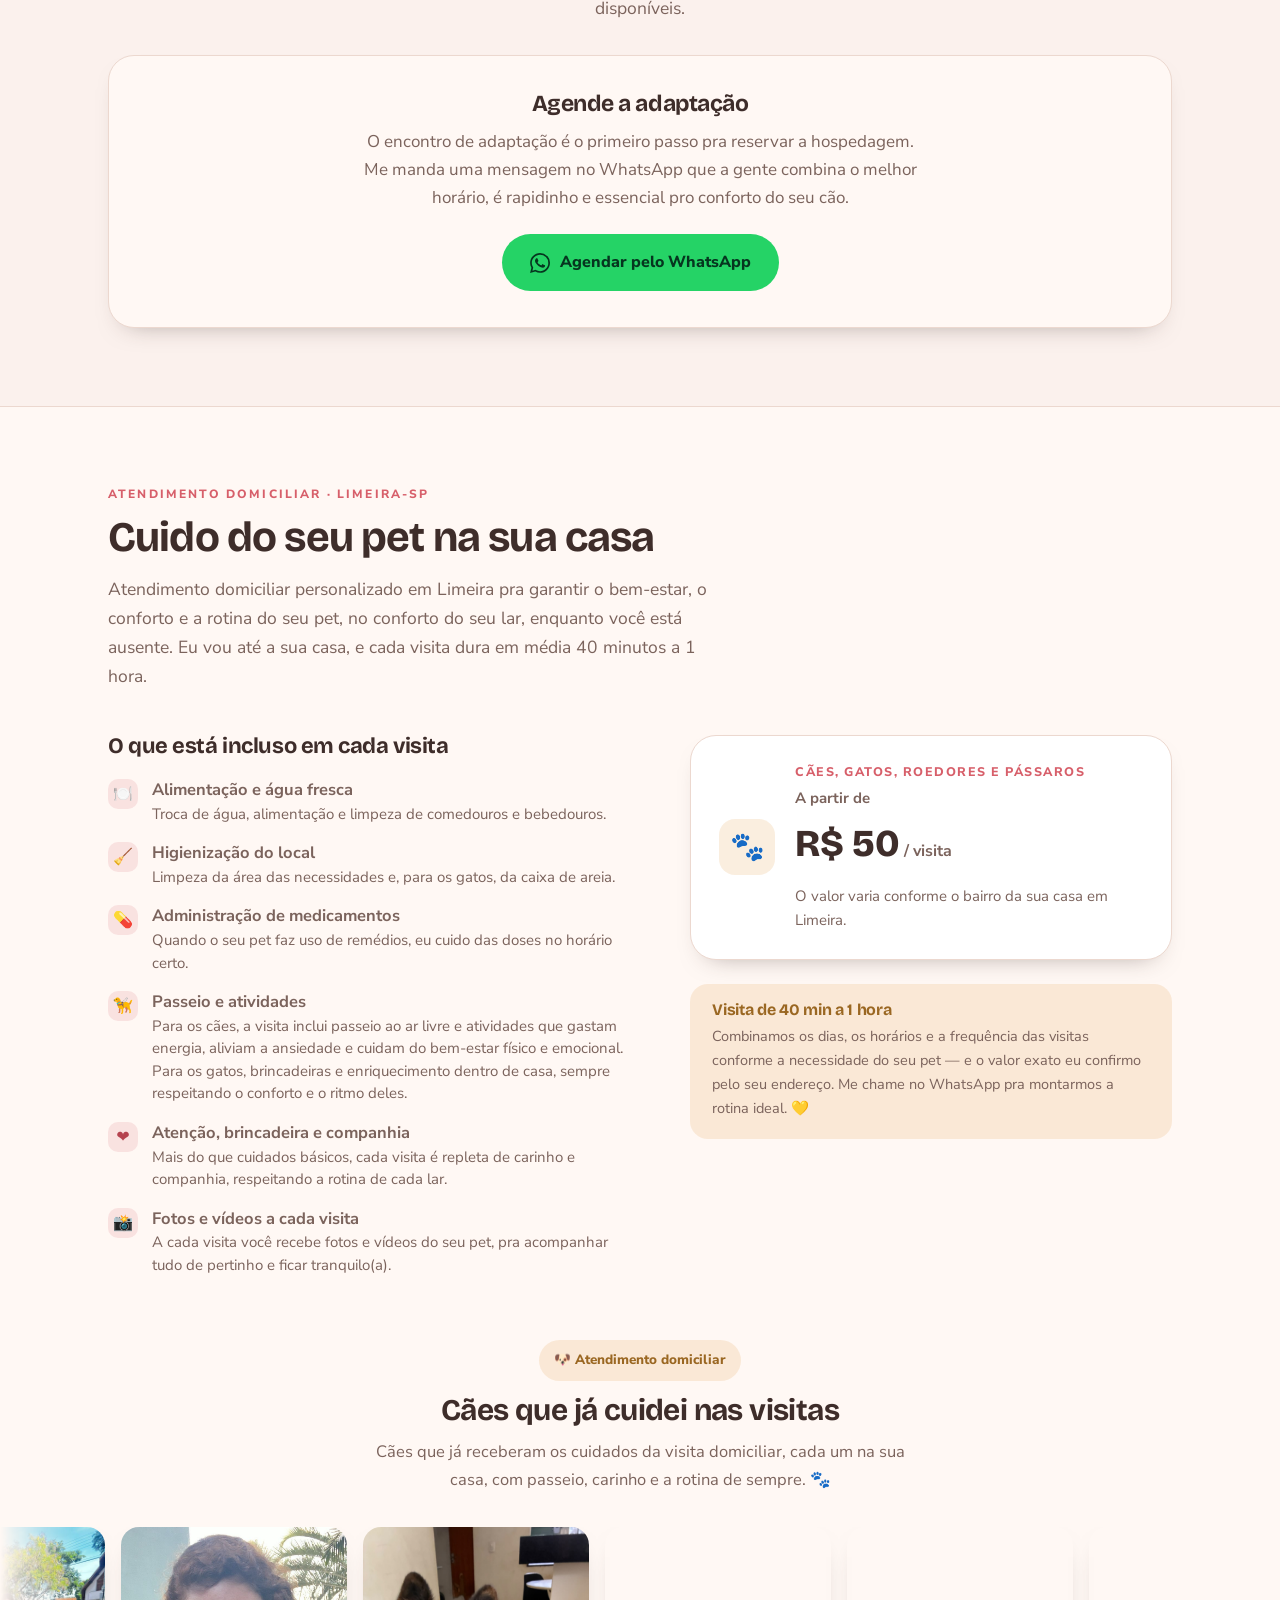
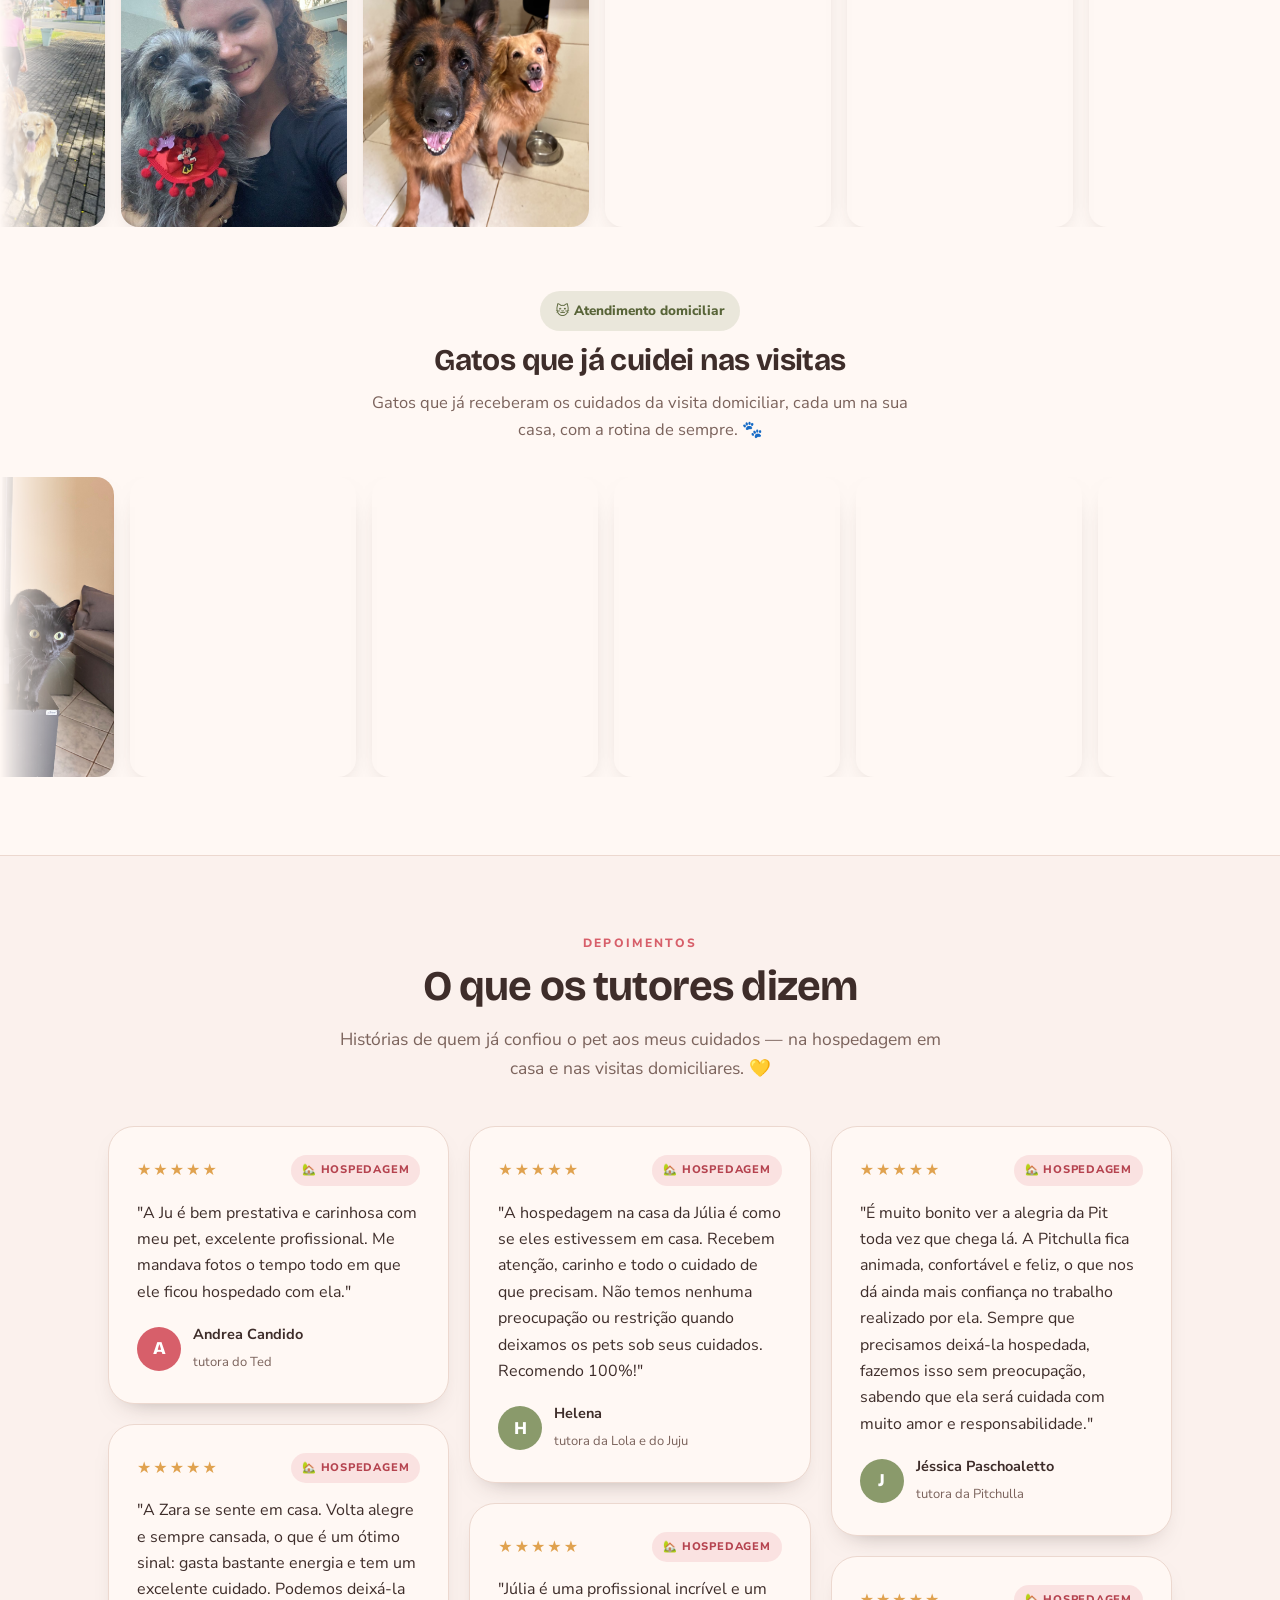
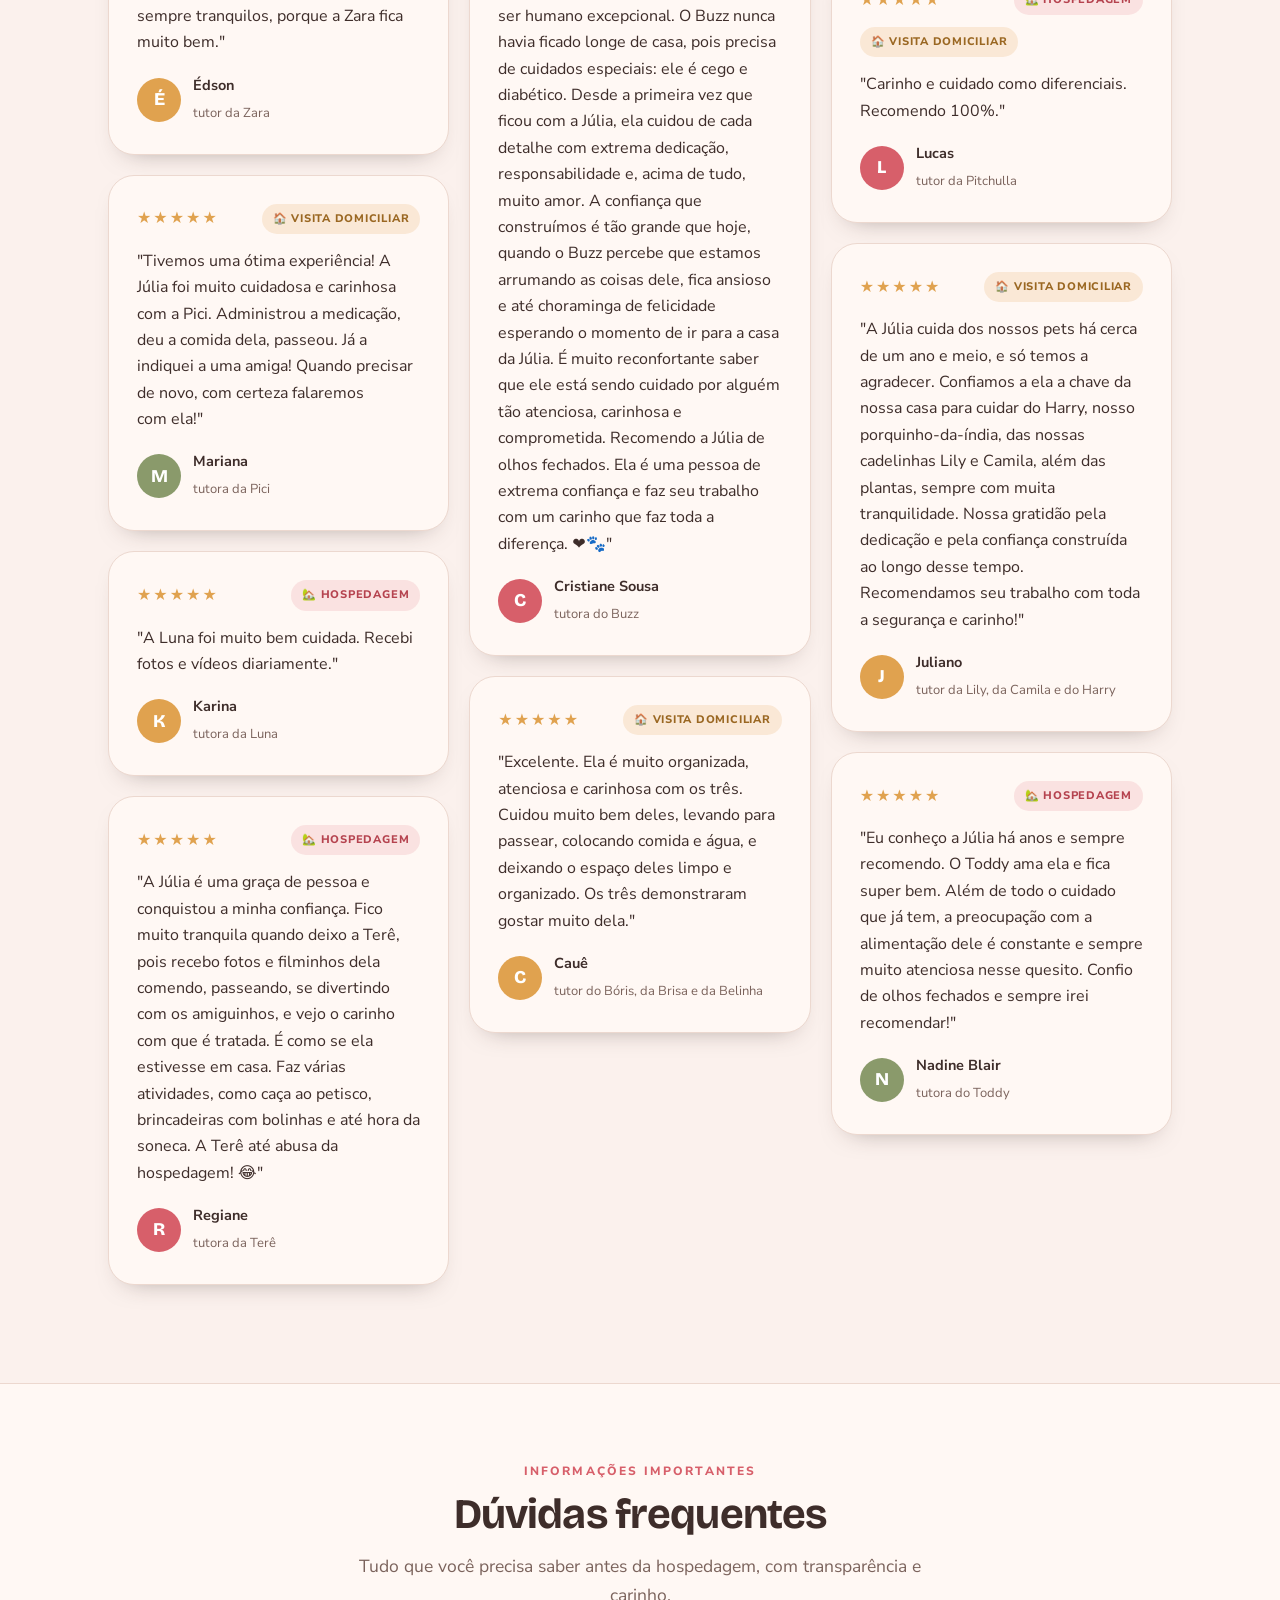
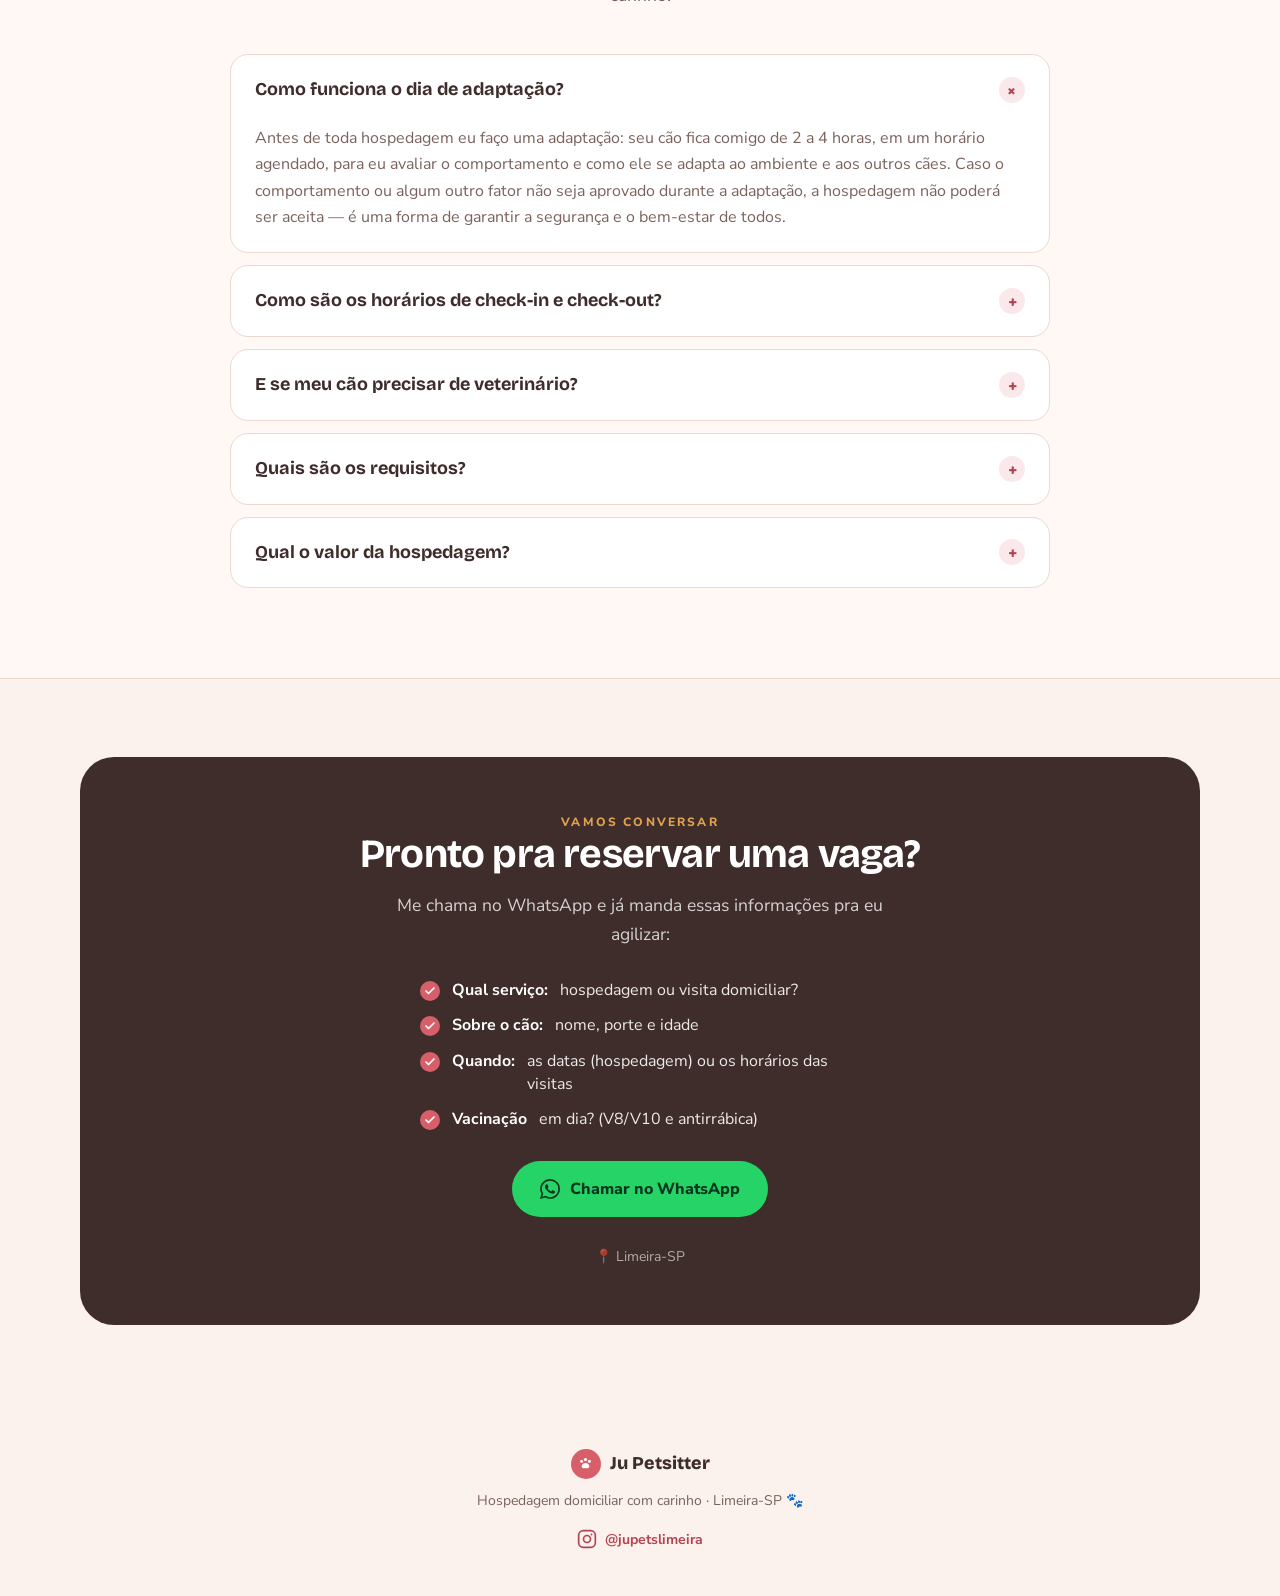
==== commit 5feed4f3: "Pause gallery auto-scroll while a finger is on it If the phone's browser takes over the swipe itself" ====
--- a/index.html
+++ b/index.html
@@ -1130,10 +1130,13 @@
   var dragging = false;
   var startX = 0, startScroll = 0, moved = 0;
   var pos = 0;              // posição acumulada (float) — scrollLeft arredonda, então acumulamos aqui
+  var touching = false;     // dedo na tela (o celular pode assumir a rolagem sozinho)
+  var touchUntil = 0;       // depois de soltar, espera a rolagem com impulso terminar
 
   function loop() {
     var h = half();
-    if (!paused && !dragging && !reduce) {
+    var touchHold = touching || performance.now() < touchUntil;
+    if (!paused && !dragging && !touchHold && !reduce) {
       pos += speed;
     } else {
       pos = marquee.scrollLeft; // sincroniza após arraste/hover
@@ -1142,7 +1145,7 @@
       if (pos >= h) pos -= h;
       else if (pos < 0) pos += h;
     }
-    if (!dragging) marquee.scrollLeft = pos;
+    if (!dragging && !touchHold) marquee.scrollLeft = pos;
     requestAnimationFrame(loop);
   }
   requestAnimationFrame(loop);
@@ -1152,6 +1155,17 @@
   marquee.addEventListener("mouseleave", function () { paused = false; });
   marquee.addEventListener("focusin", function () { paused = true; });
   marquee.addEventListener("focusout", function () { paused = false; });
+
+  // toque no celular: se o navegador assumir a rolagem (pointercancel),
+  // a rolagem automática para enquanto o dedo estiver na tela e até o
+  // impulso acabar, pra não puxar as fotos de volta
+  marquee.addEventListener("touchstart", function () { touching = true; }, { passive: true });
+  function touchEnd() { touching = false; touchUntil = performance.now() + 700; }
+  marquee.addEventListener("touchend", touchEnd, { passive: true });
+  marquee.addEventListener("touchcancel", touchEnd, { passive: true });
+  marquee.addEventListener("scroll", function () {
+    if (!touching && performance.now() < touchUntil) touchUntil = performance.now() + 300;
+  }, { passive: true });
 
   // arrastar pra navegar
   marquee.addEventListener("pointerdown", function (e) {
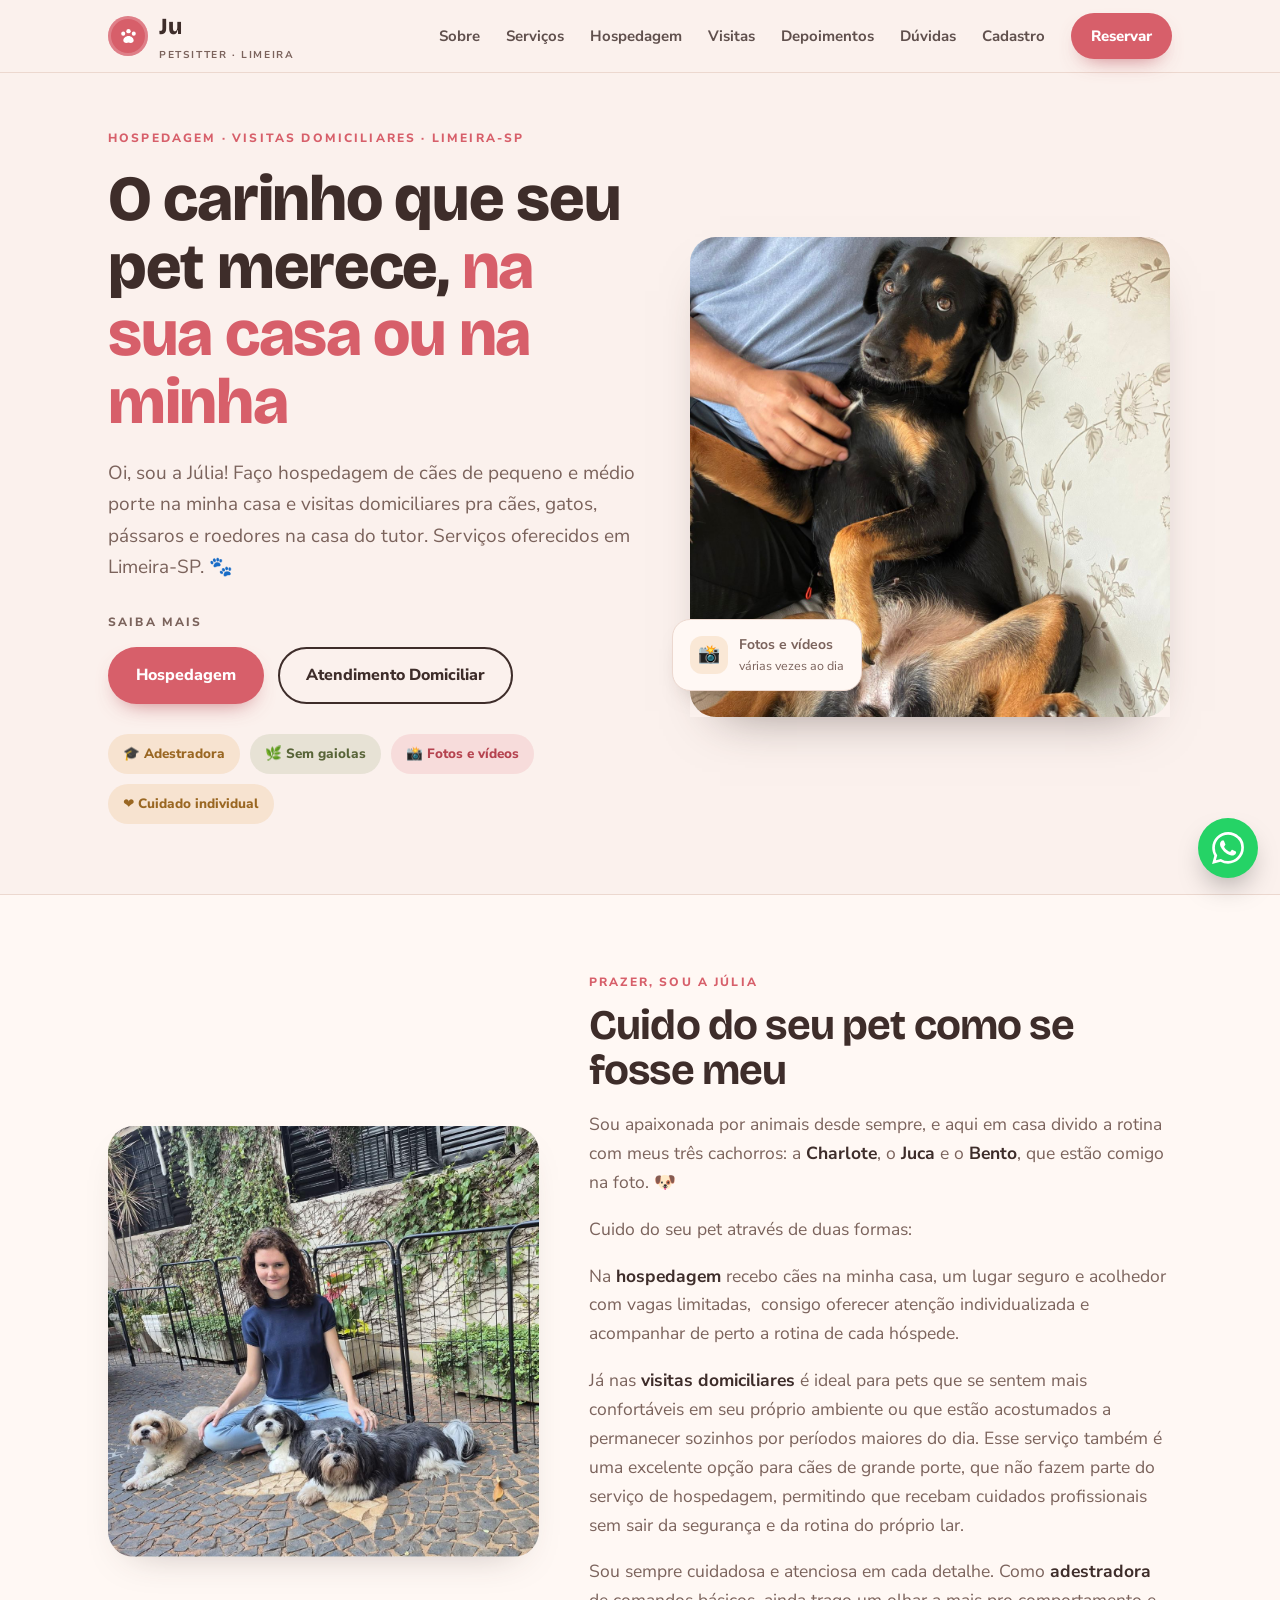
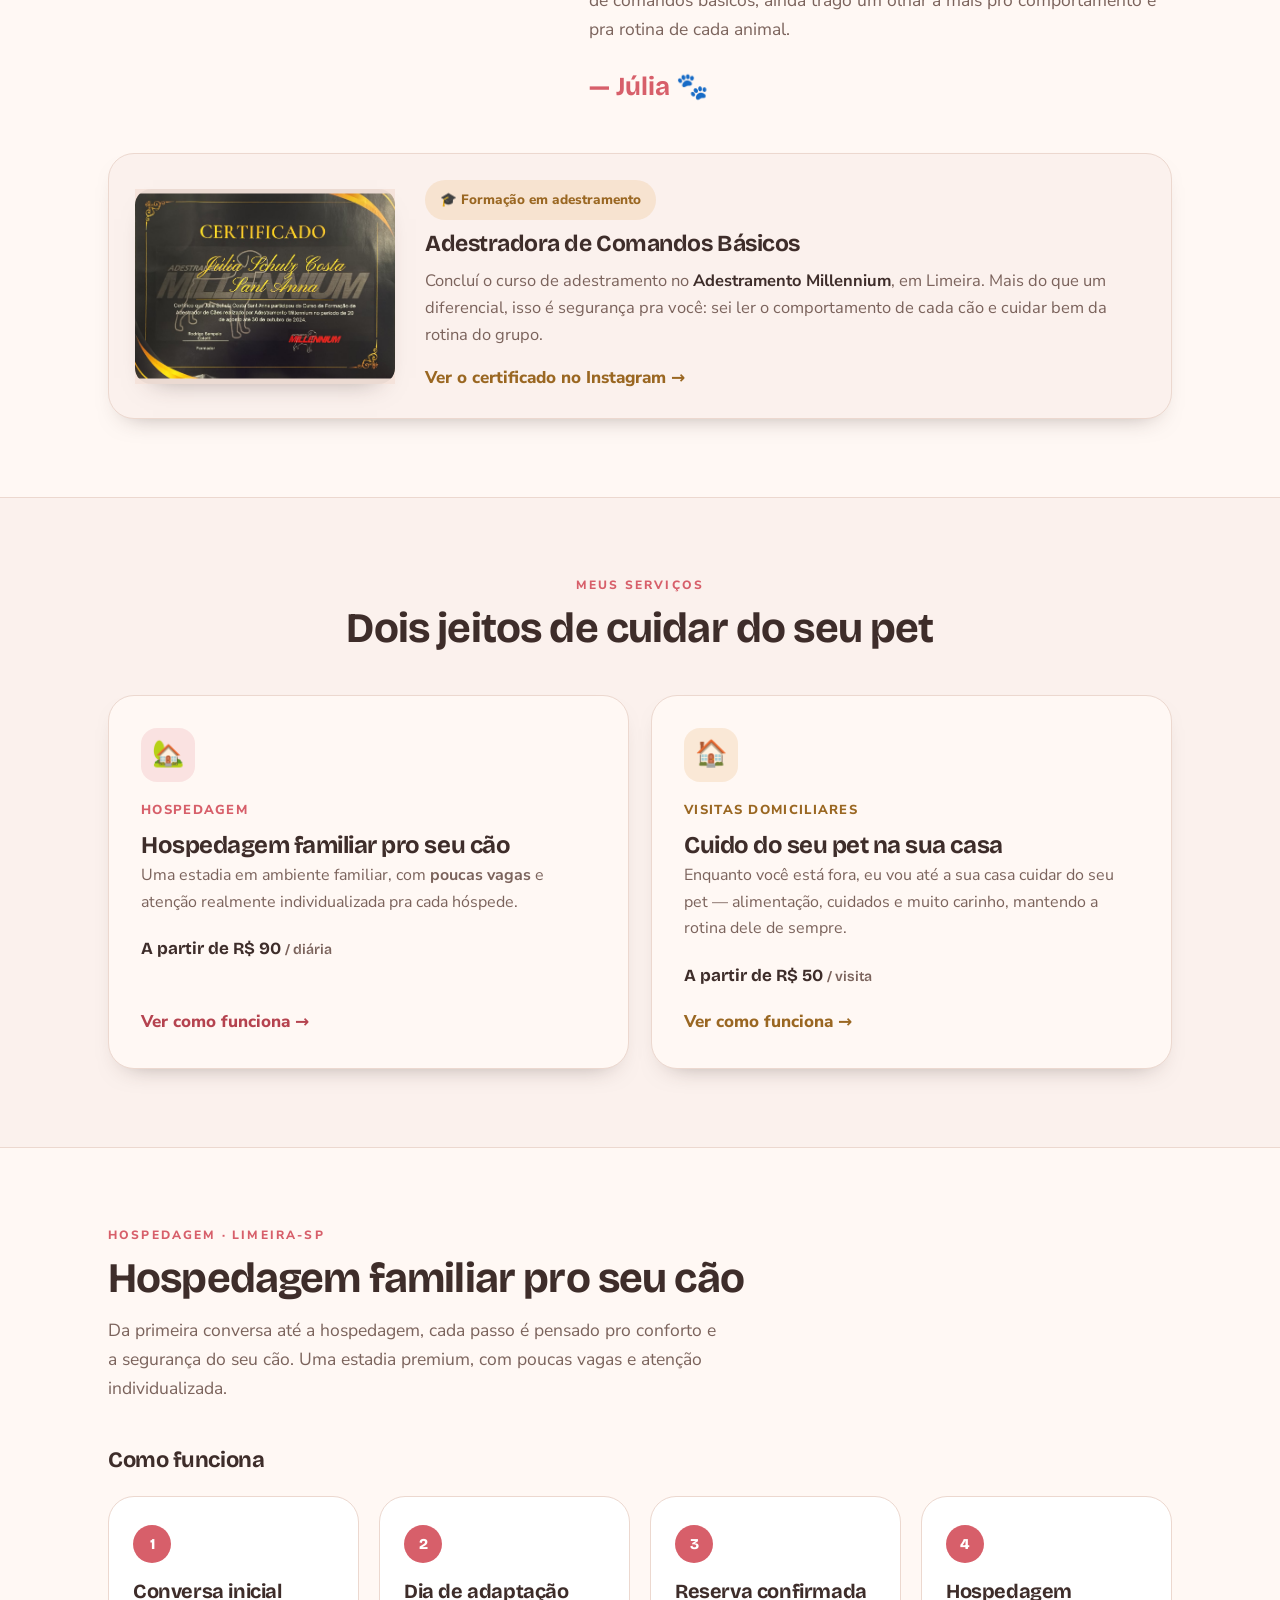
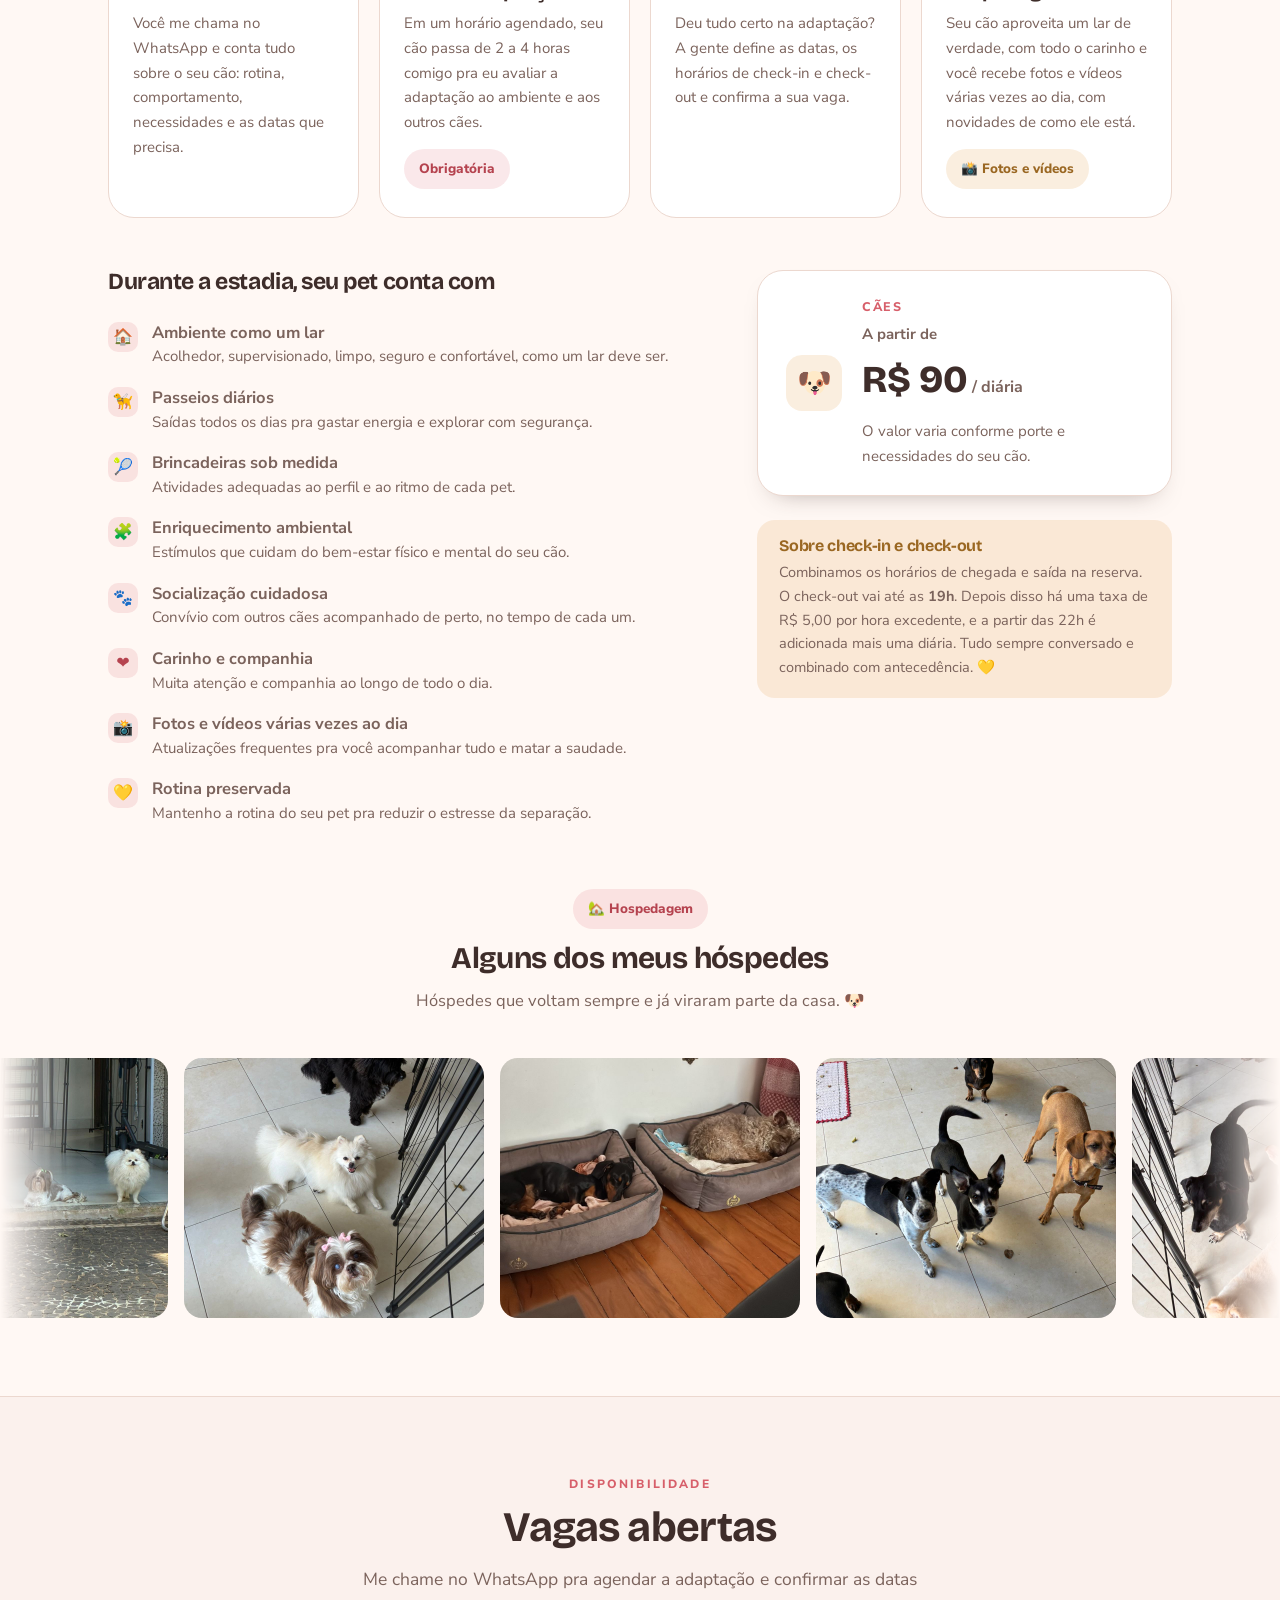
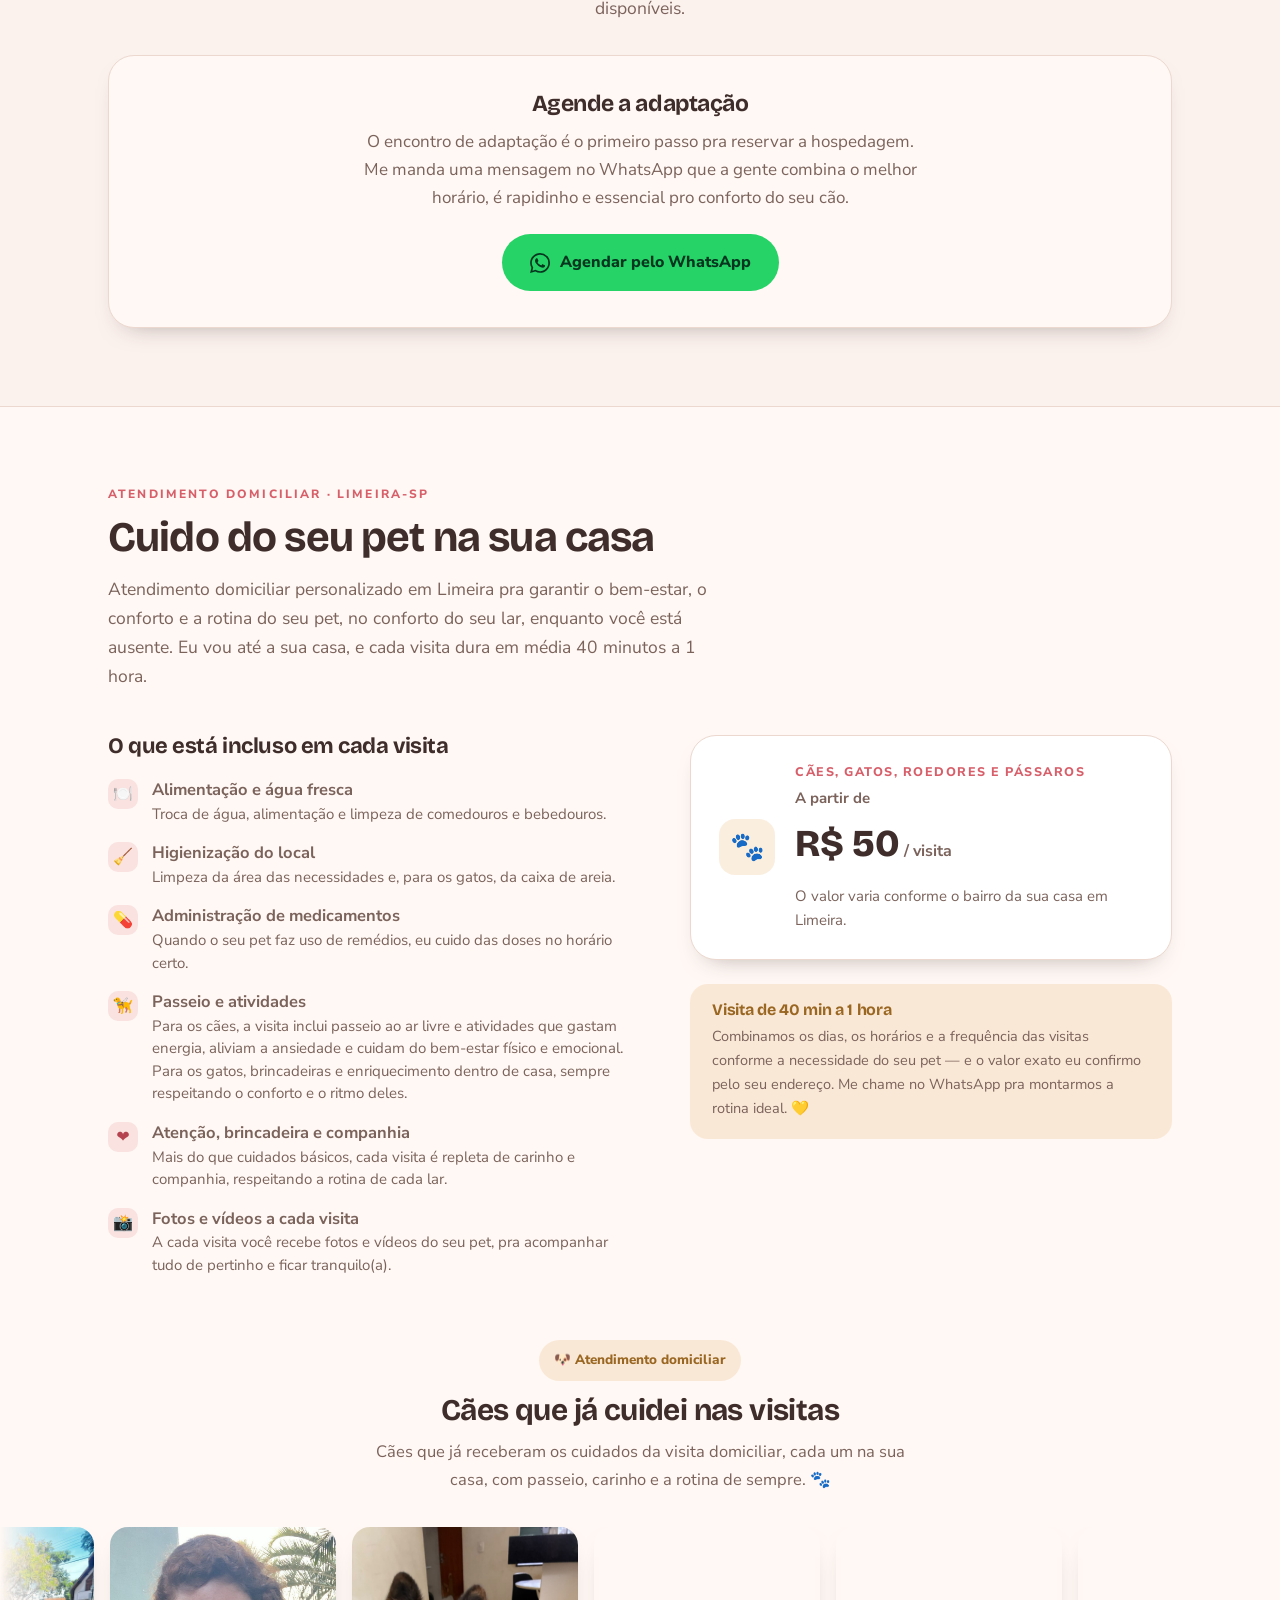
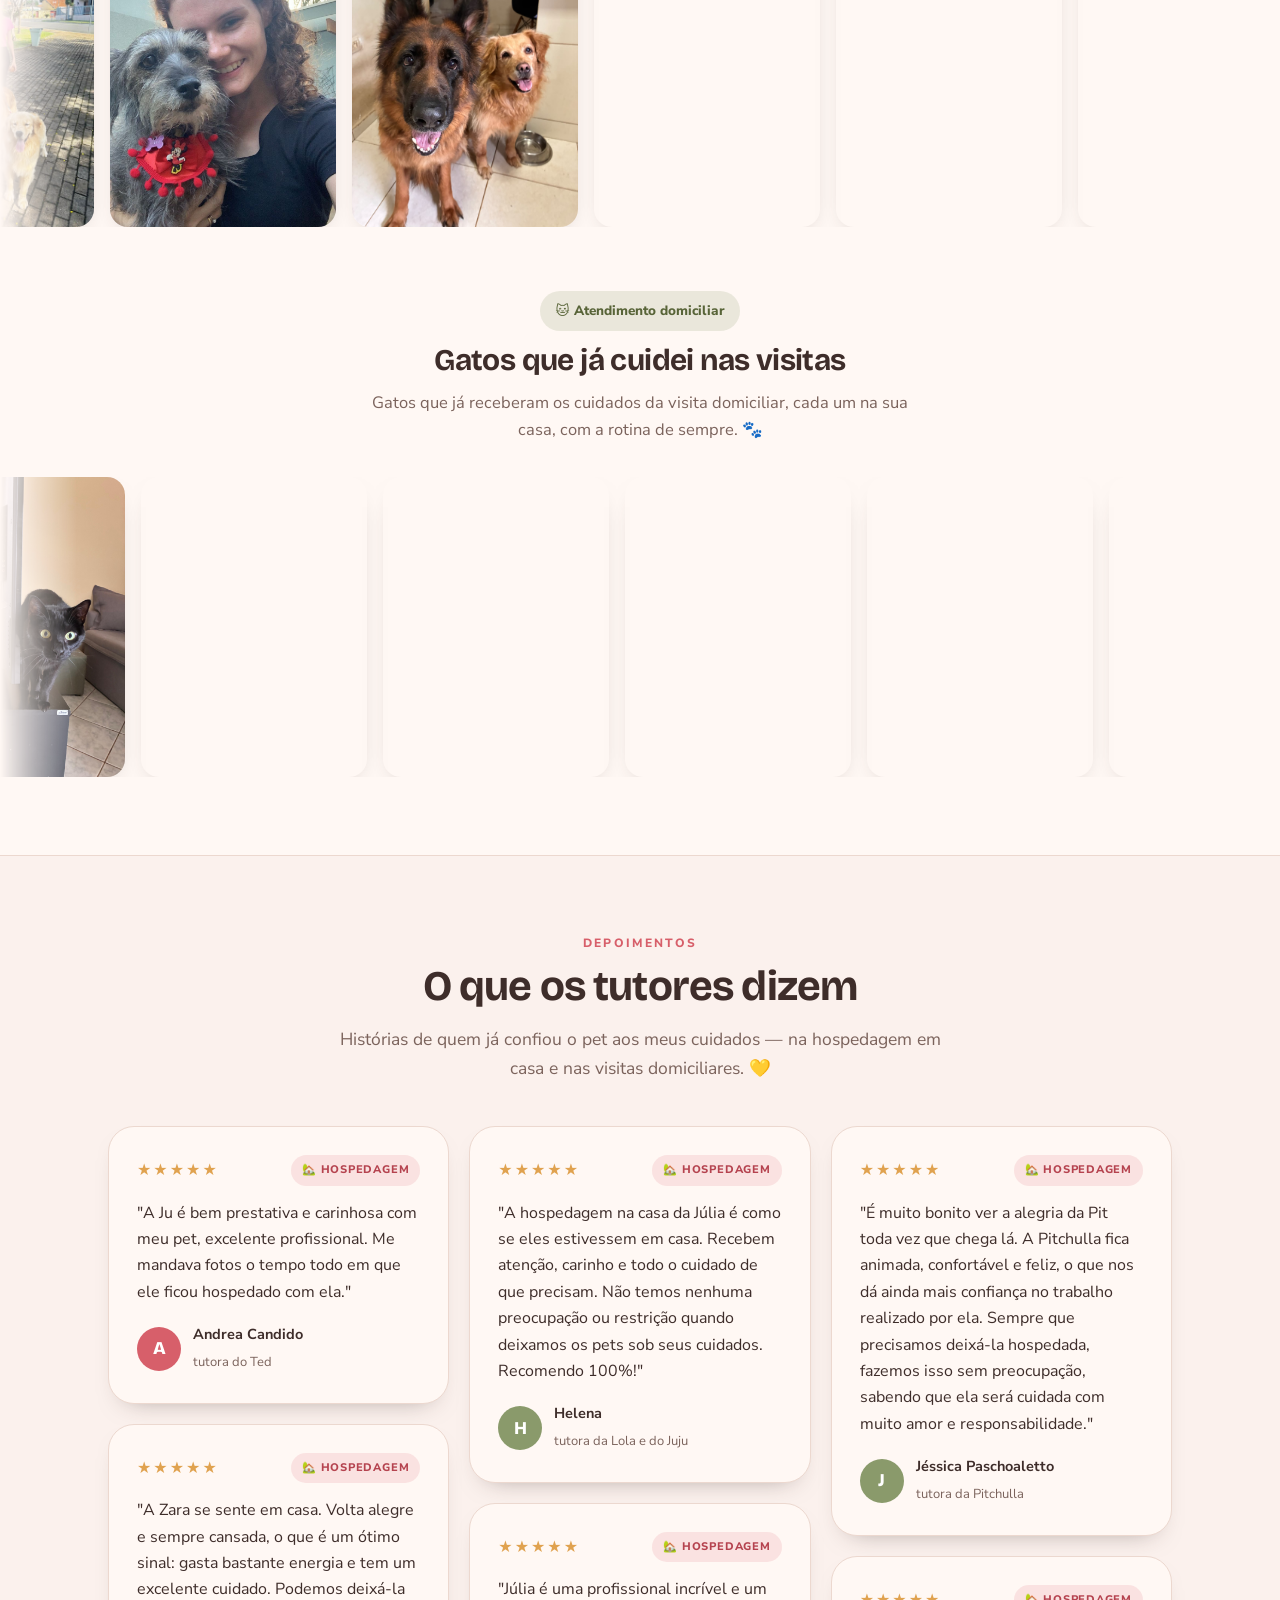
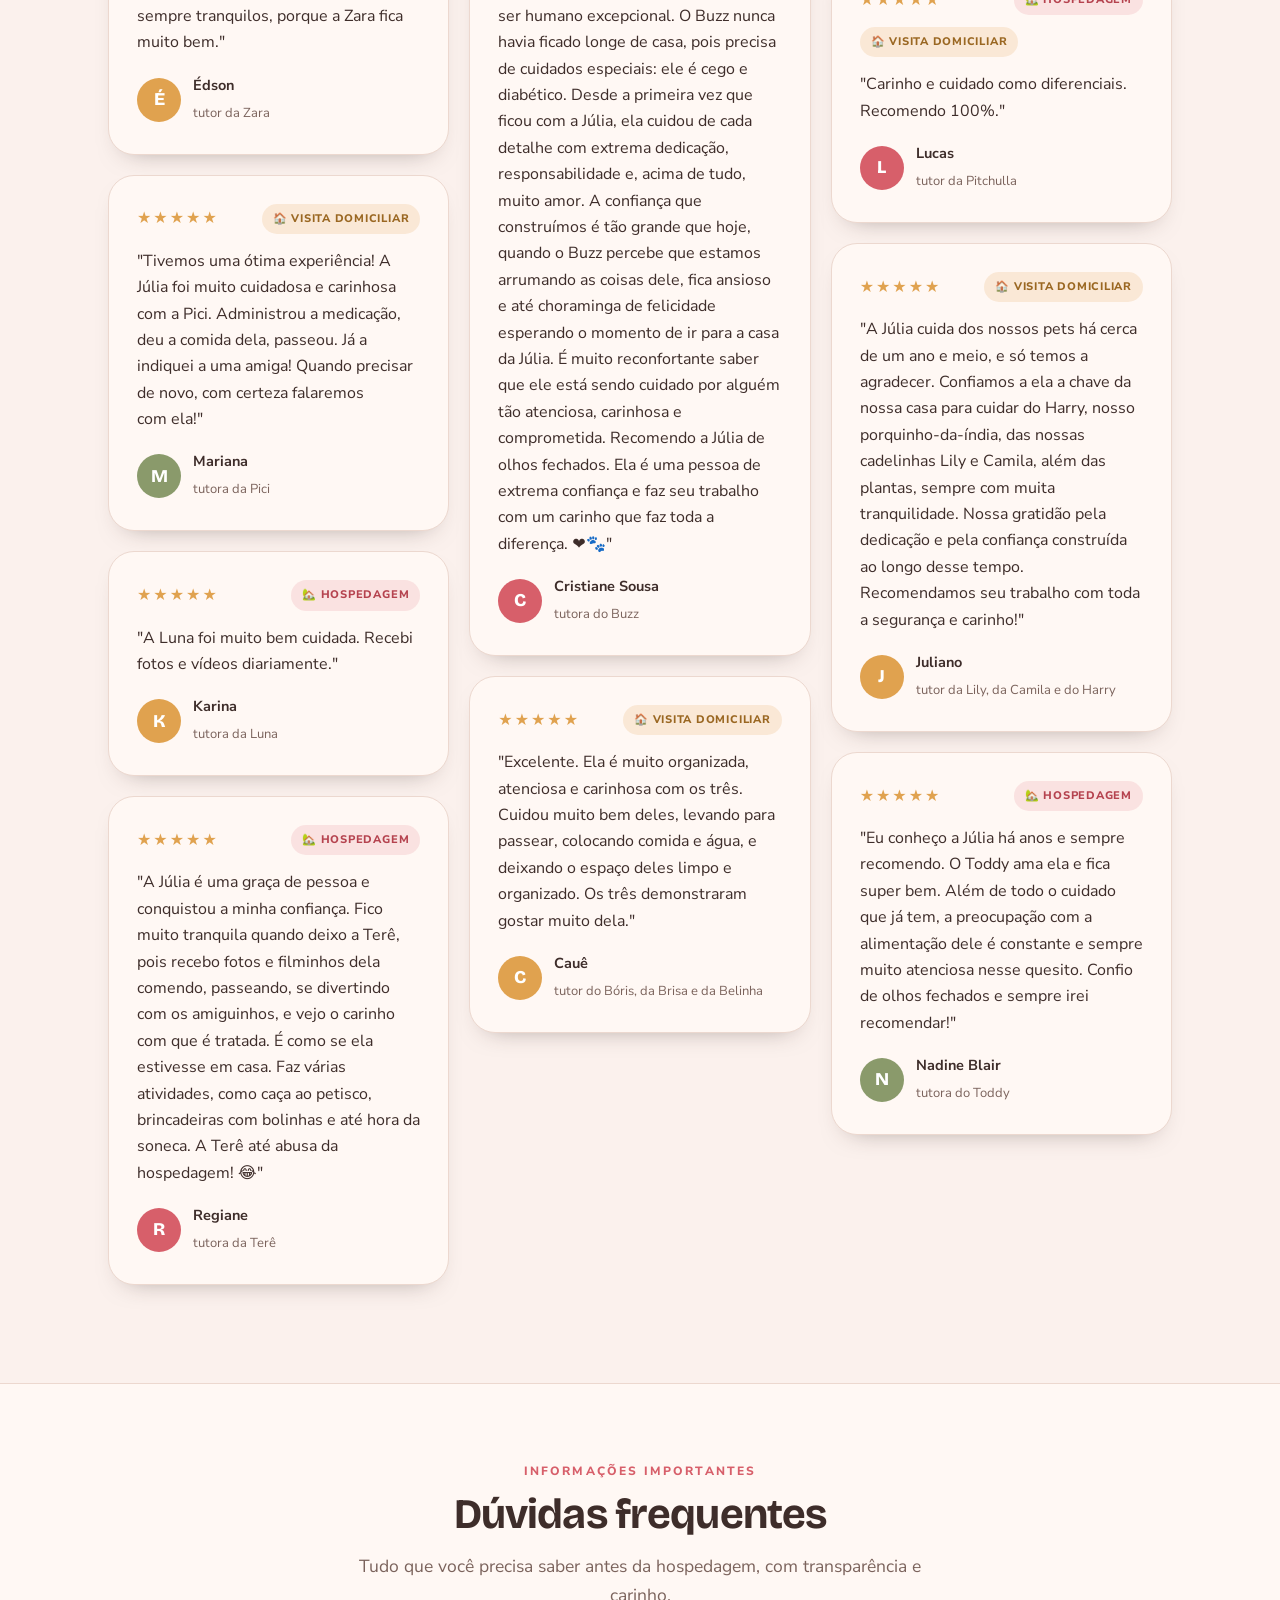
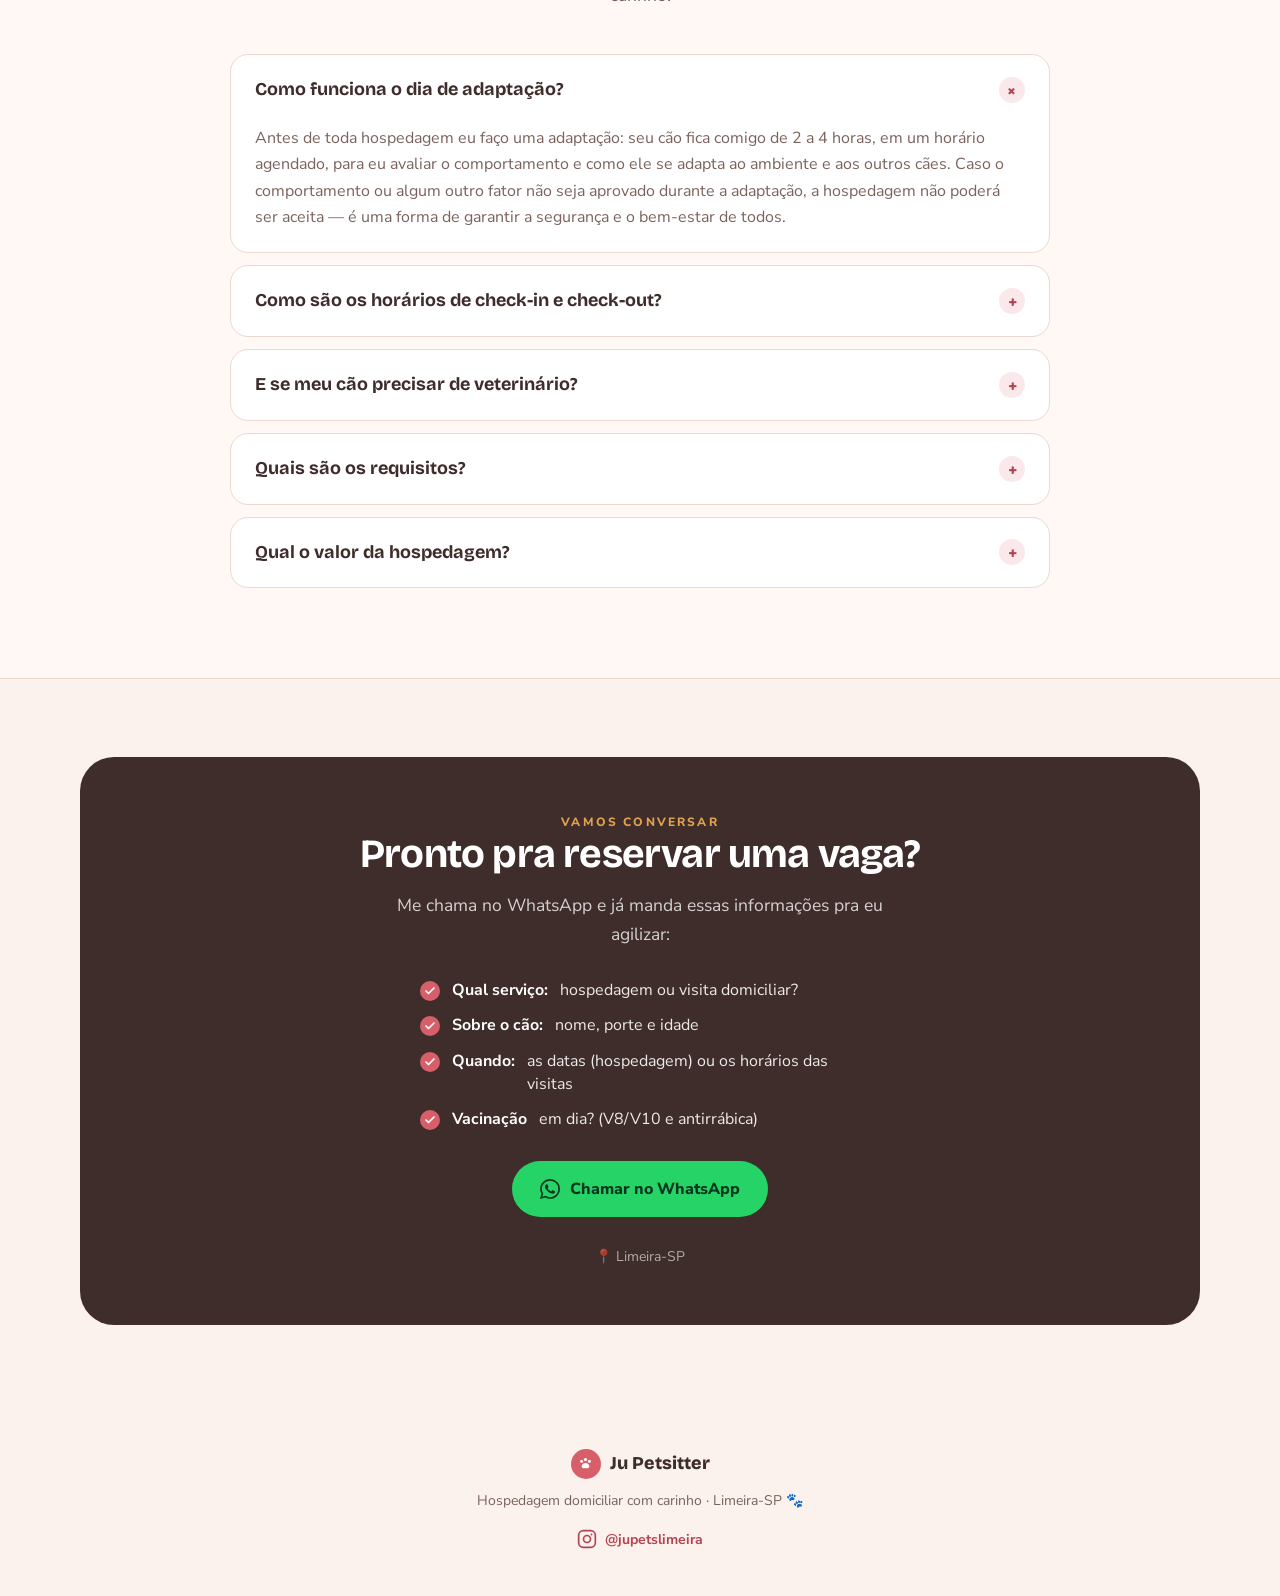
==== commit 955db976: "Use the same touch rule as the hospedagem gallery on the visit galleries touch-action: pan-y was not" ====
--- a/index.html
+++ b/index.html
@@ -237,7 +237,7 @@
   .marquee-track { display: flex; gap: 16px; width: max-content; }
   .marquee.dragging .marquee-track image-slot { pointer-events: none; }
   .marquee image-slot { flex: 0 0 auto; width: 300px; height: 260px; user-select: none; -webkit-user-drag: none; }
-  .marquee img.cat-tile, .marquee img.dog-tile { flex: 0 0 auto; width: 226px; height: 300px; object-fit: cover; border-radius: 18px; user-select: none; -webkit-user-select: none; -webkit-user-drag: none; -webkit-touch-callout: none; touch-action: pan-y; box-shadow: var(--shadow-sm); }
+  .marquee img.cat-tile, .marquee img.dog-tile { flex: 0 0 auto; width: 226px; height: 300px; object-fit: cover; border-radius: 18px; user-select: none; -webkit-user-select: none; -webkit-user-drag: none; -webkit-touch-callout: none; touch-action: none; box-shadow: var(--shadow-sm); }
   .marquee.dragging .marquee-track img.cat-tile, .marquee.dragging .marquee-track img.dog-tile { pointer-events: none; }
   .cat-gallery-head { text-align: center; margin-top: 64px; }
   .cat-gallery-head .badge { margin-bottom: 14px; }
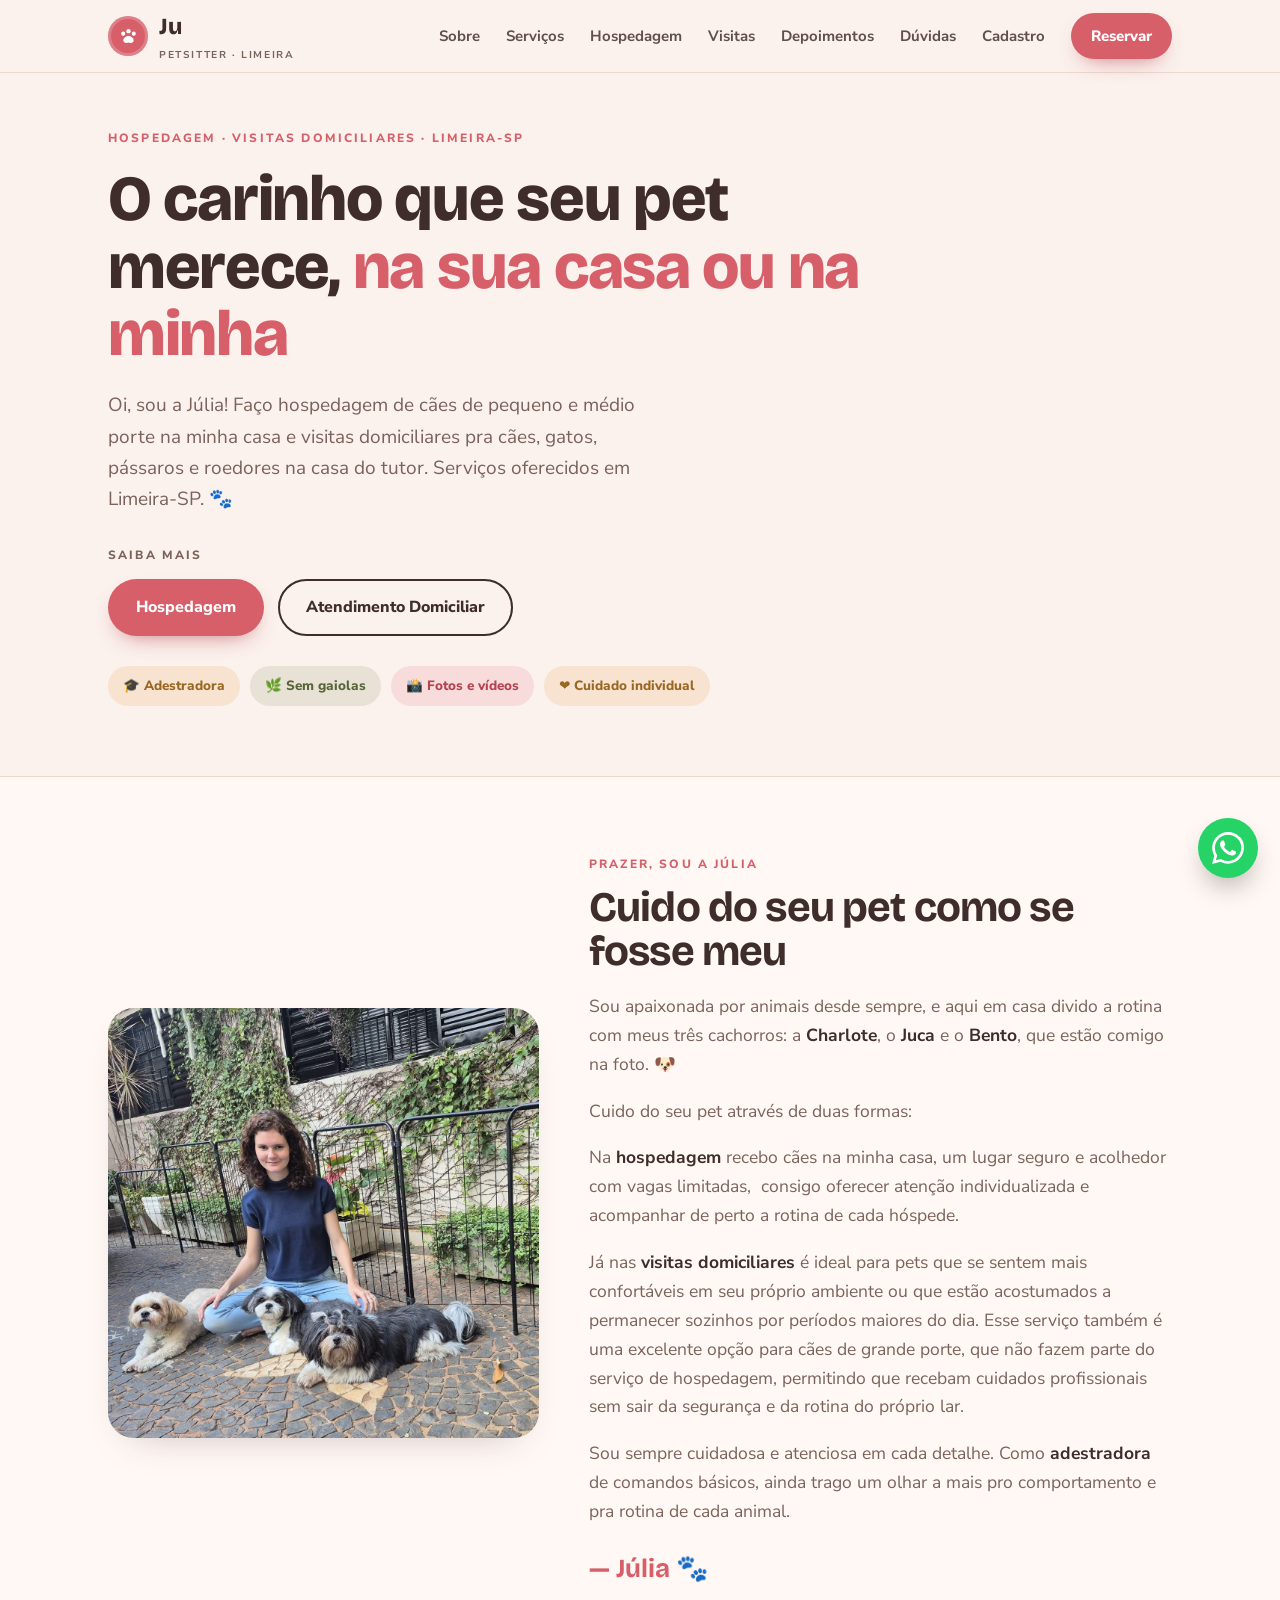
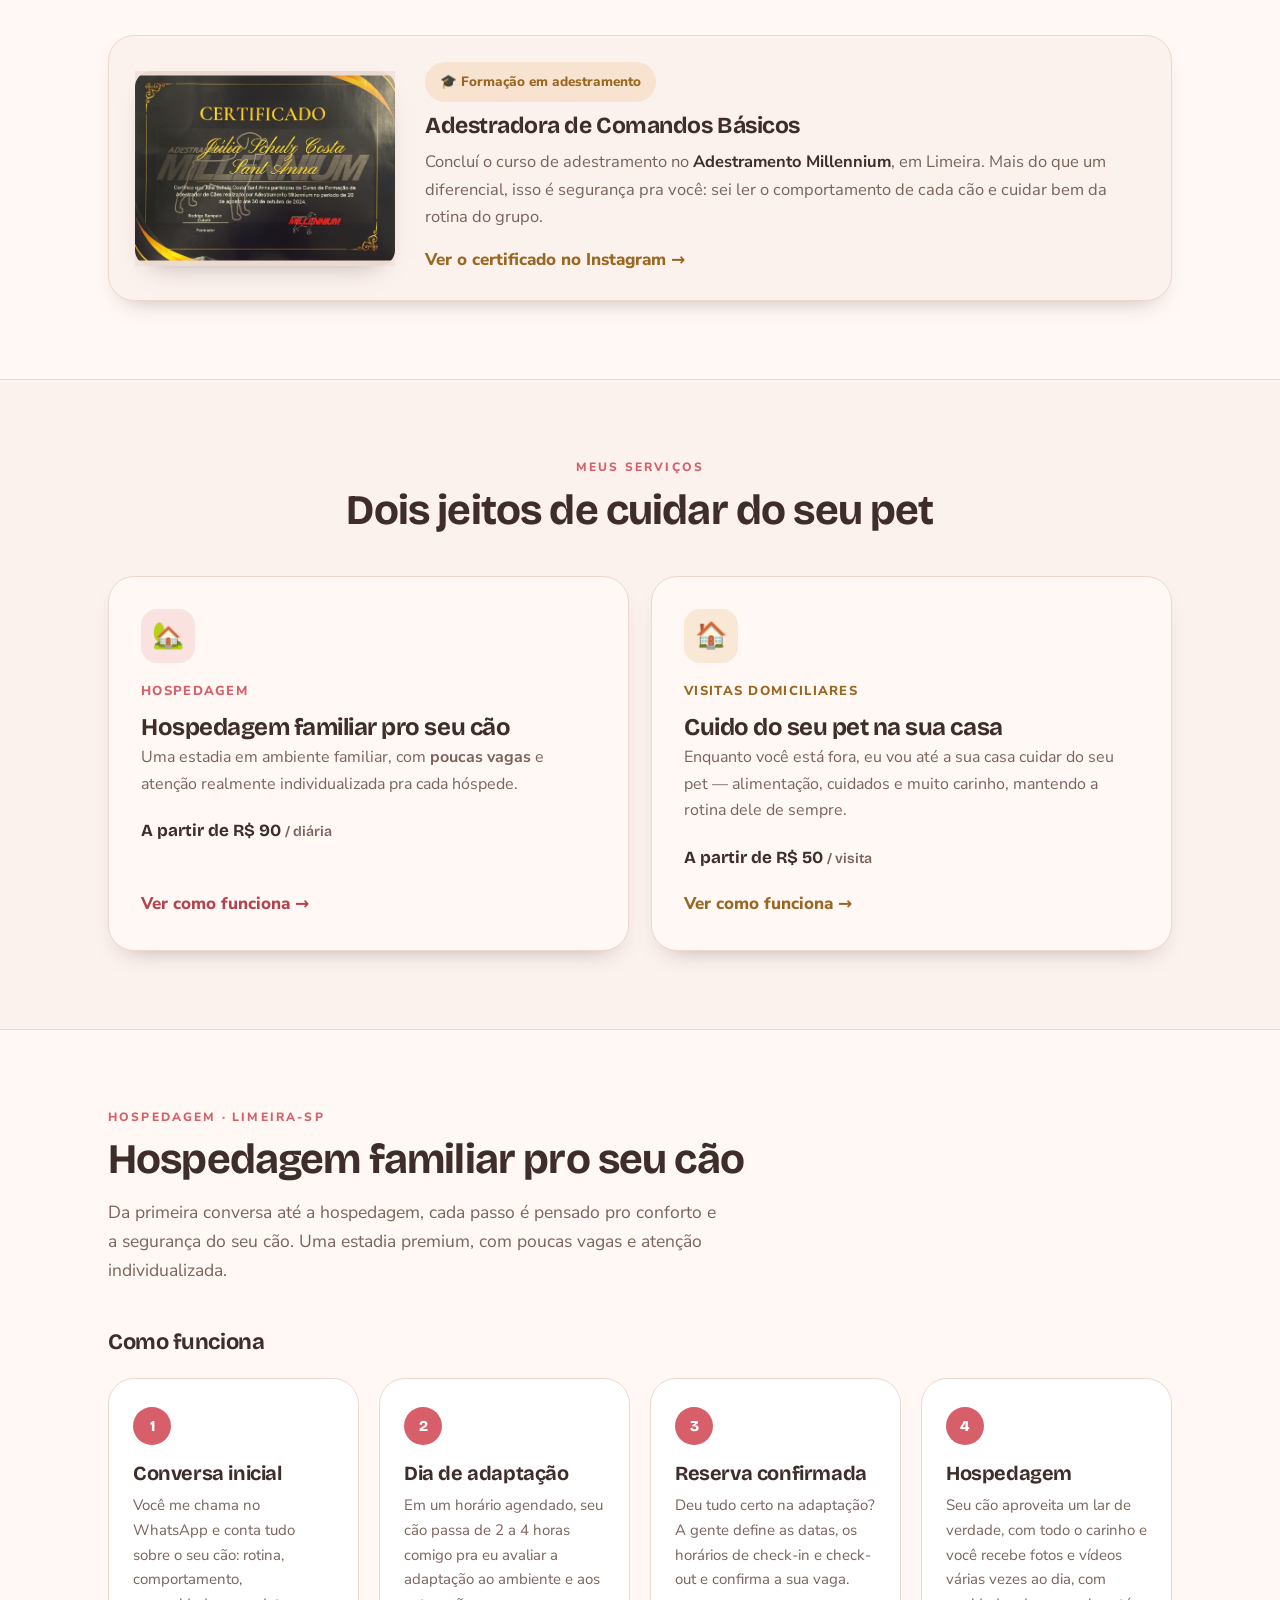
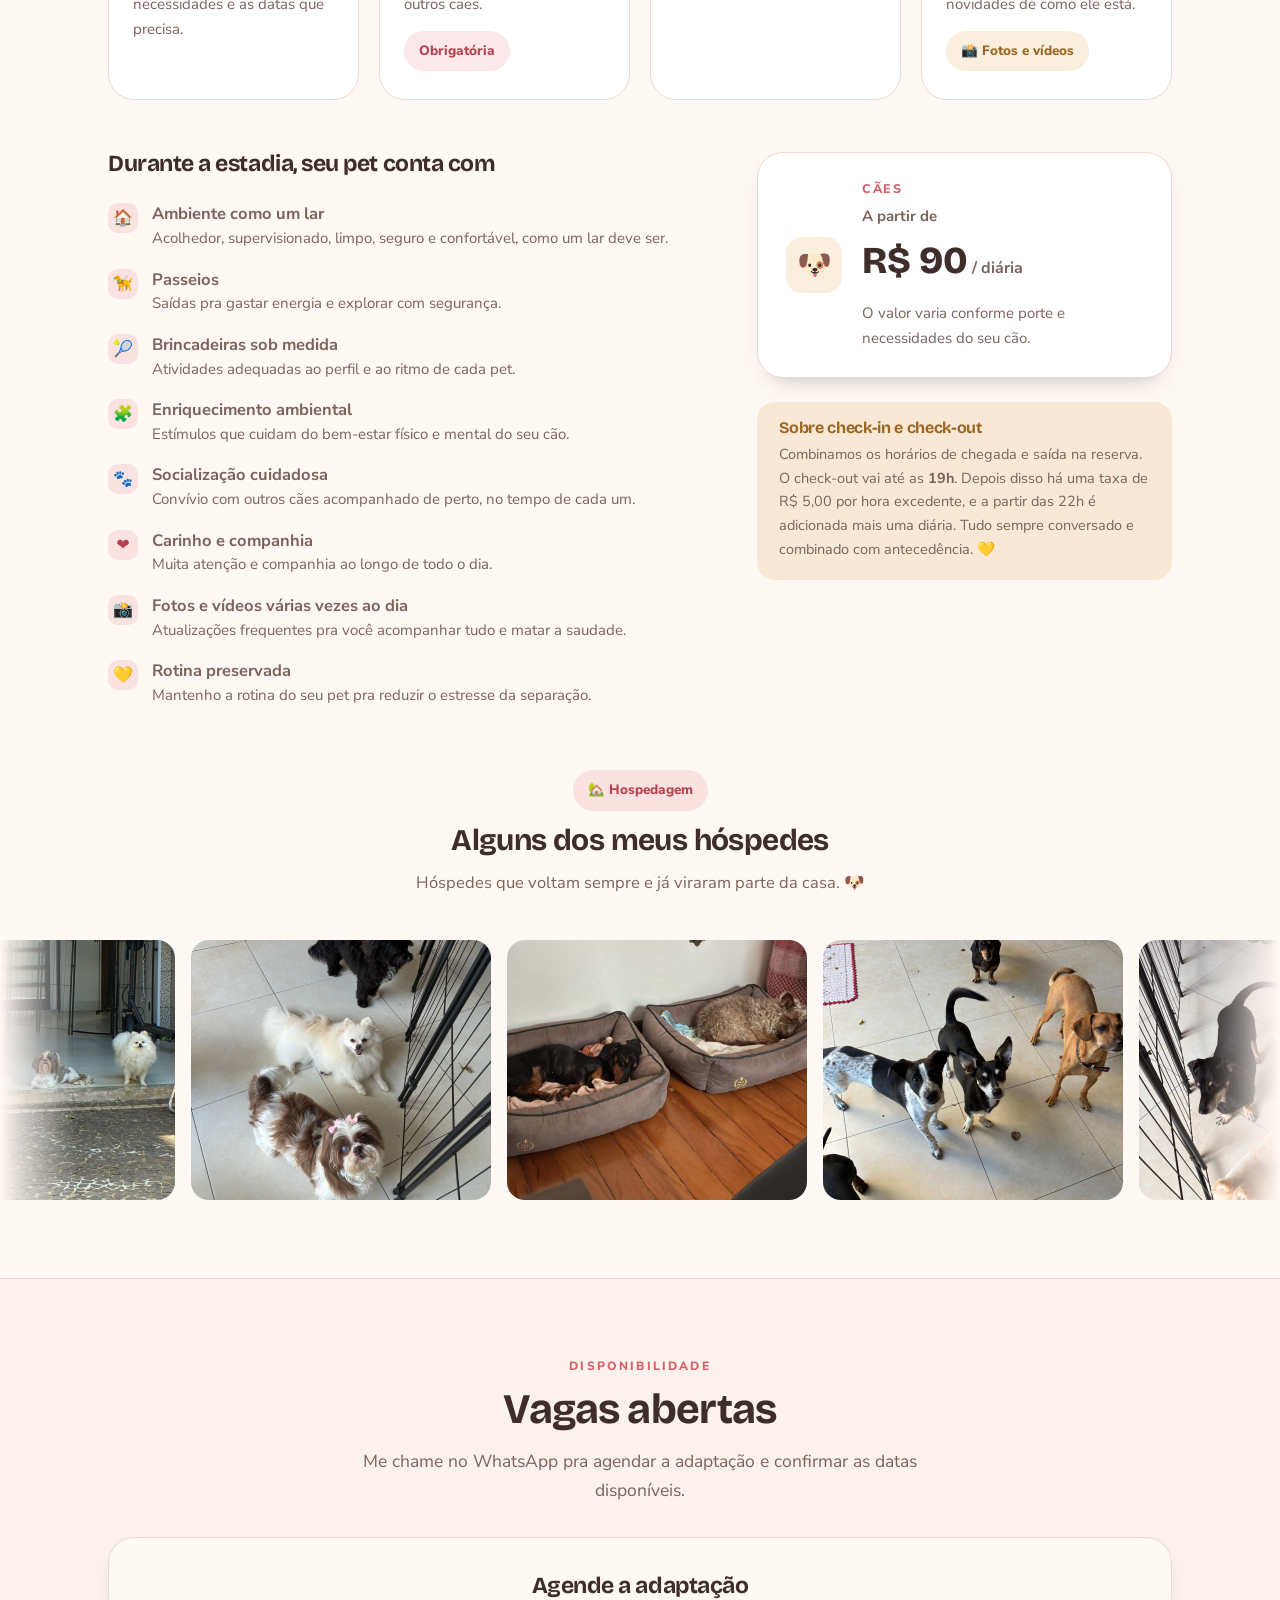
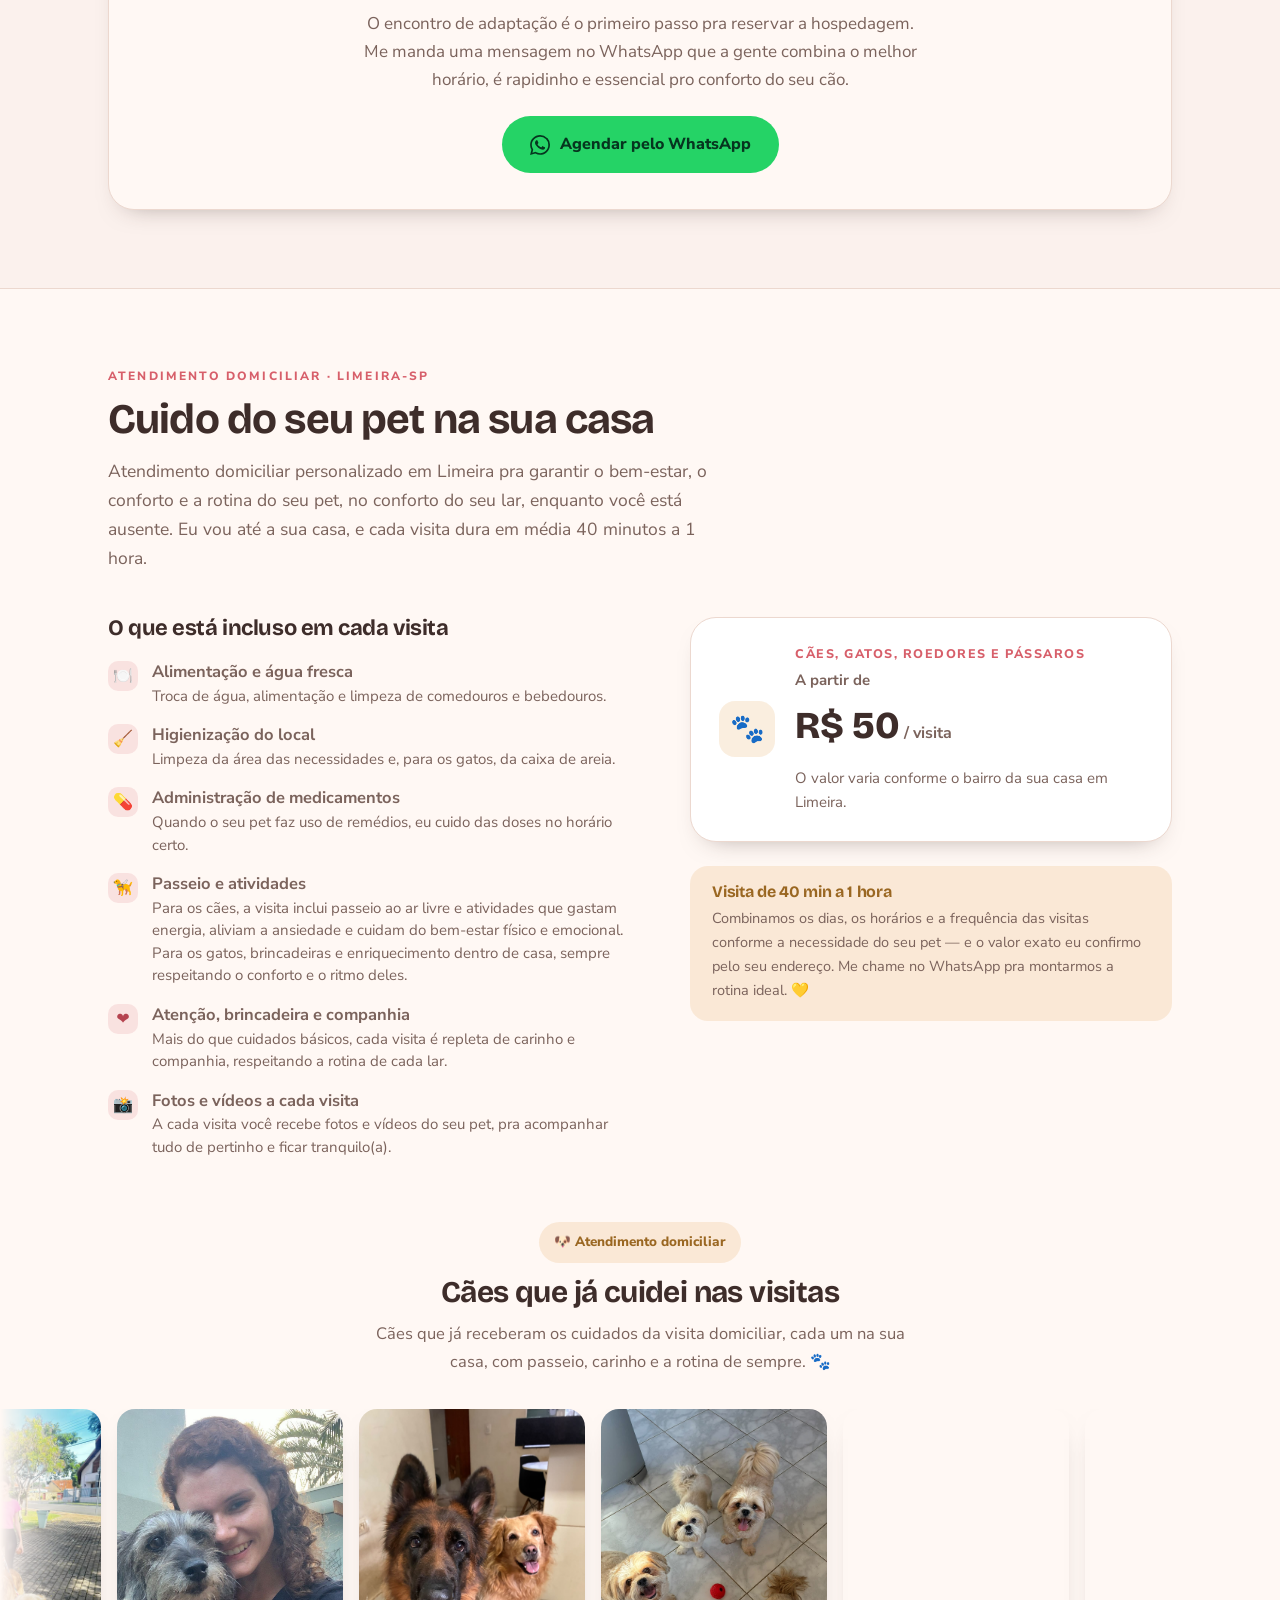
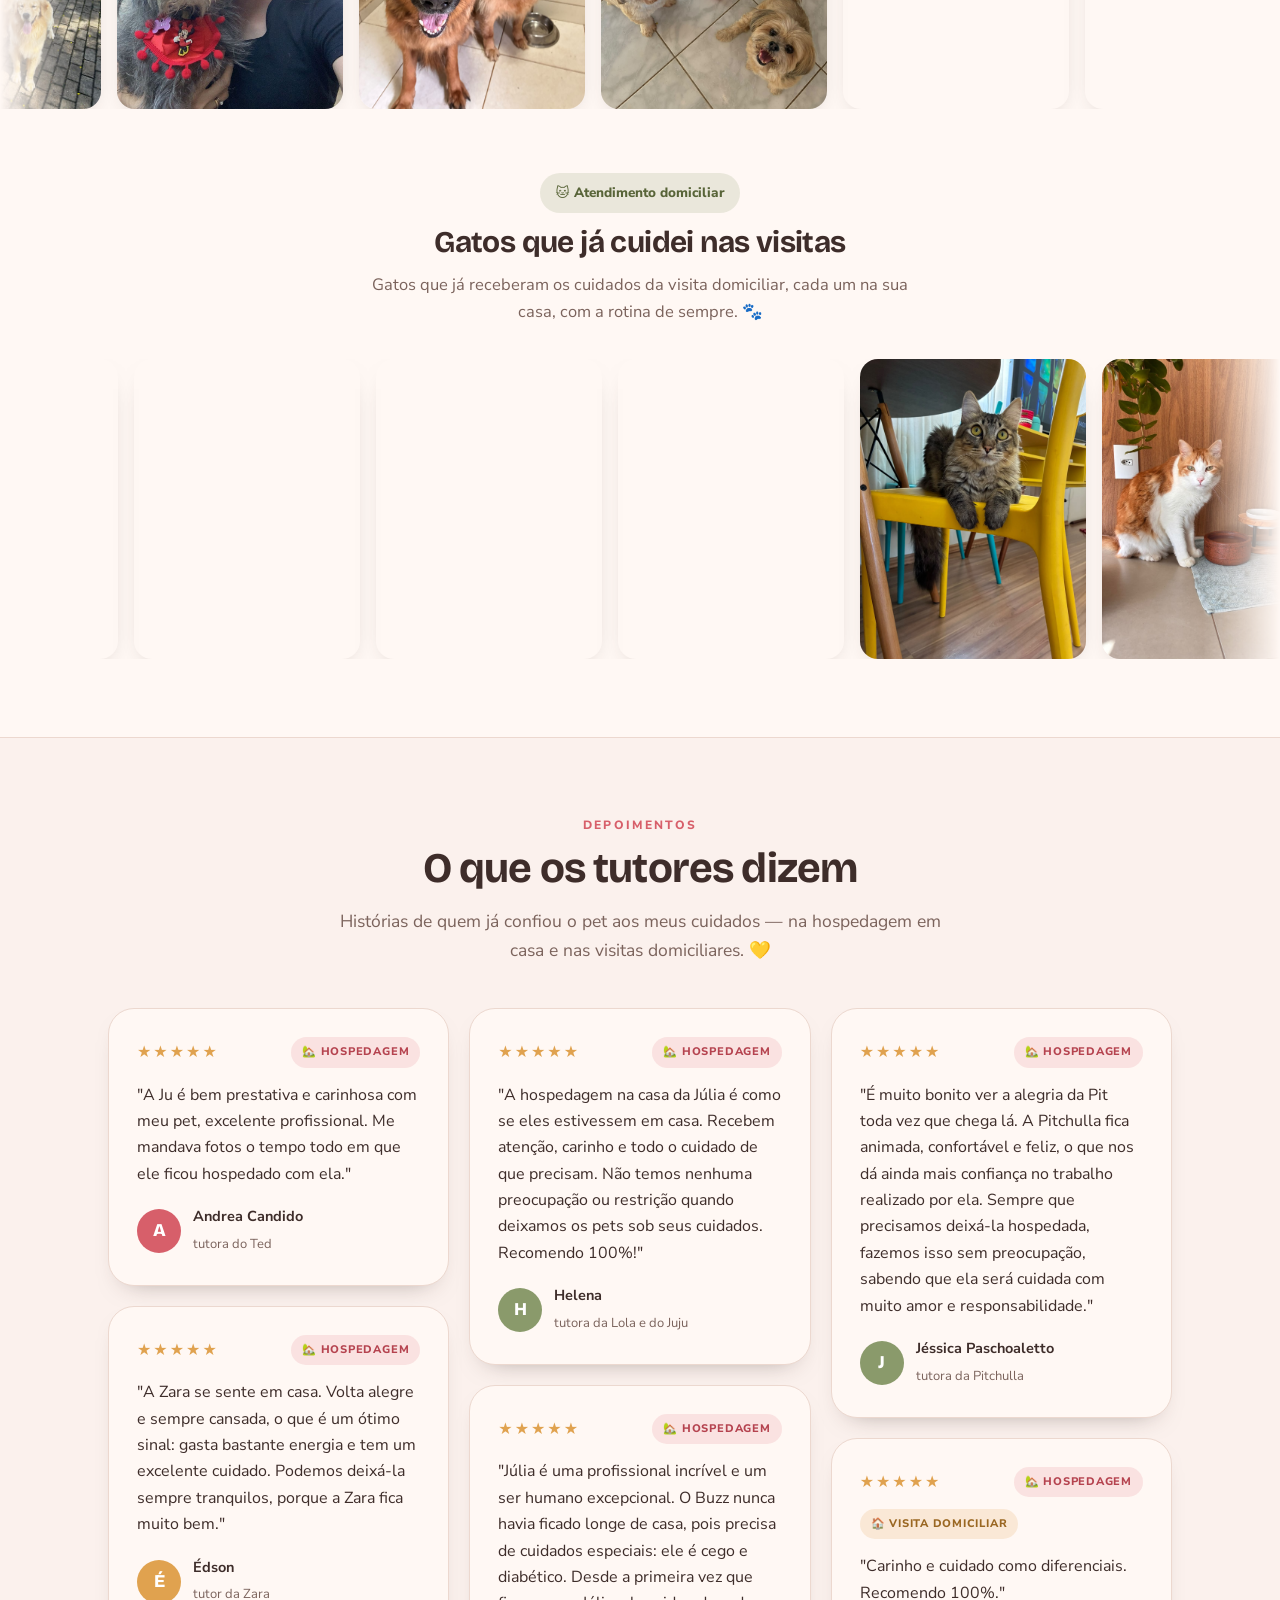
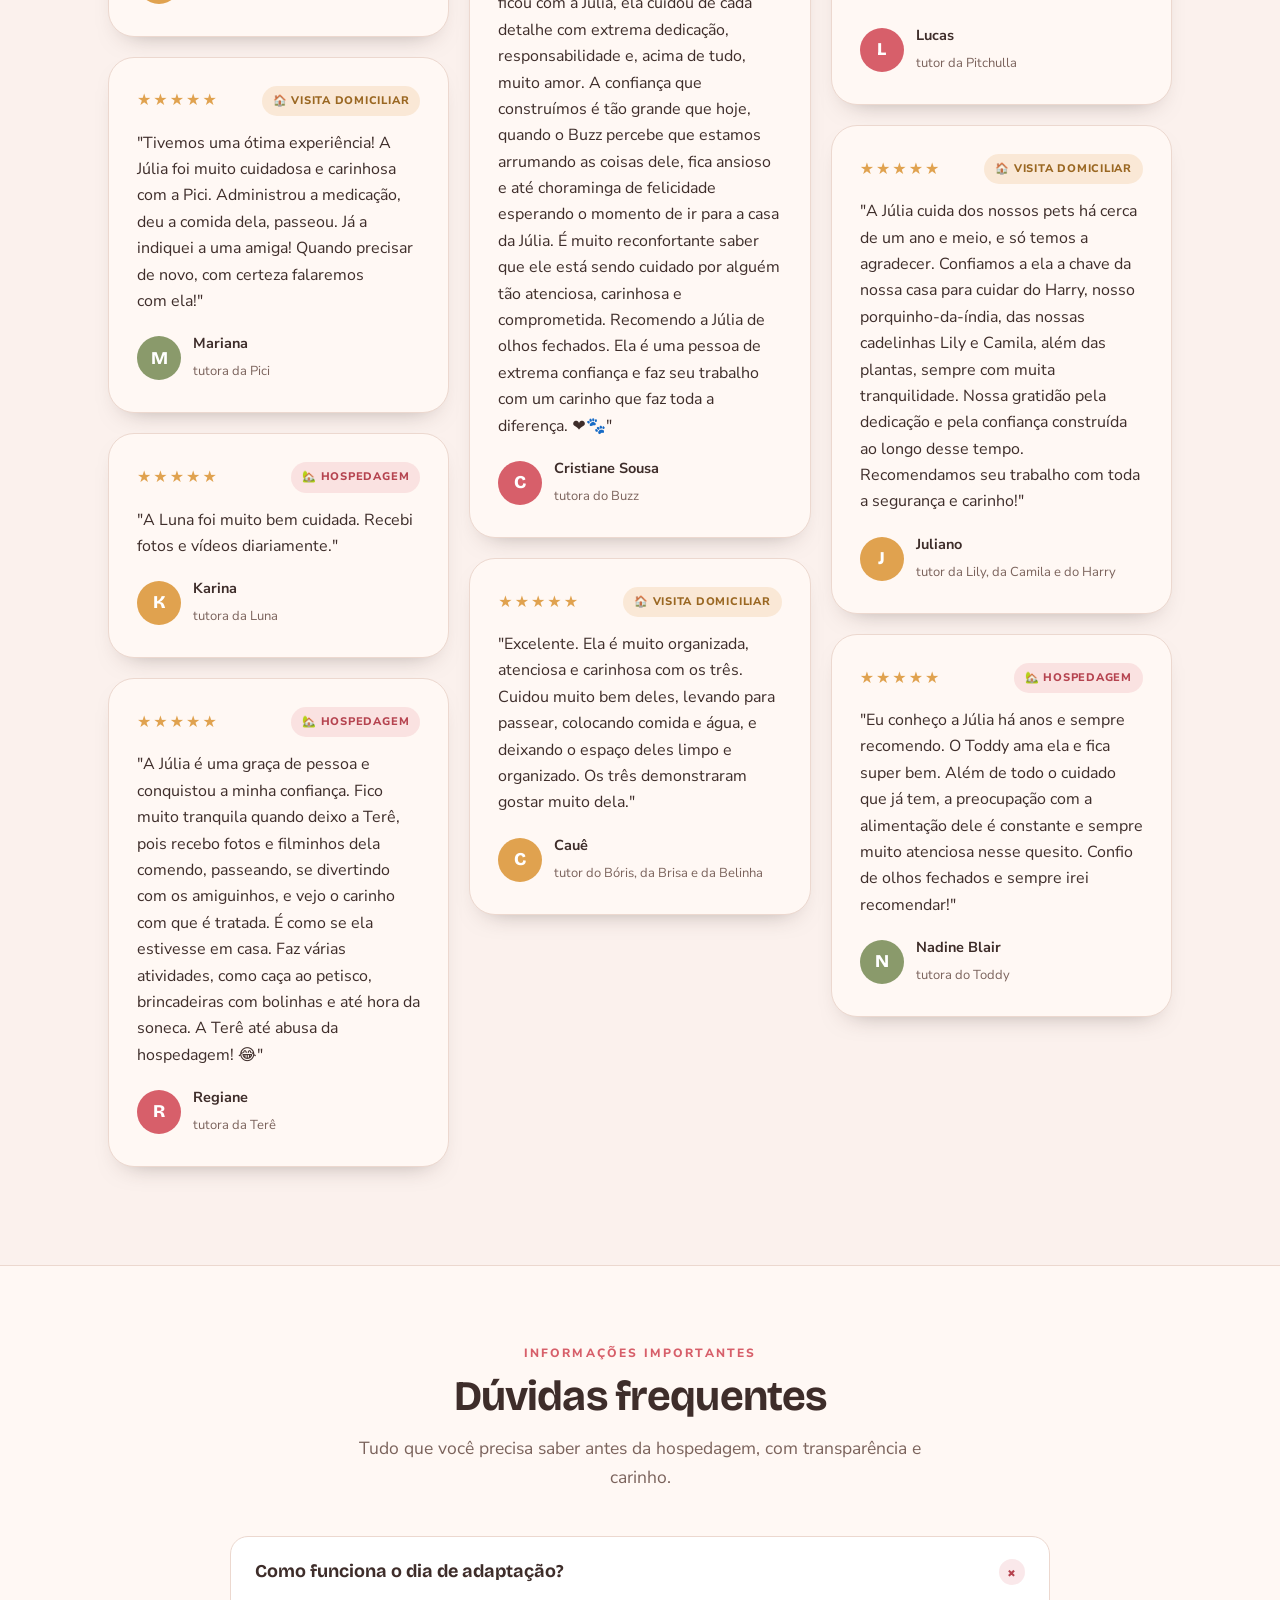
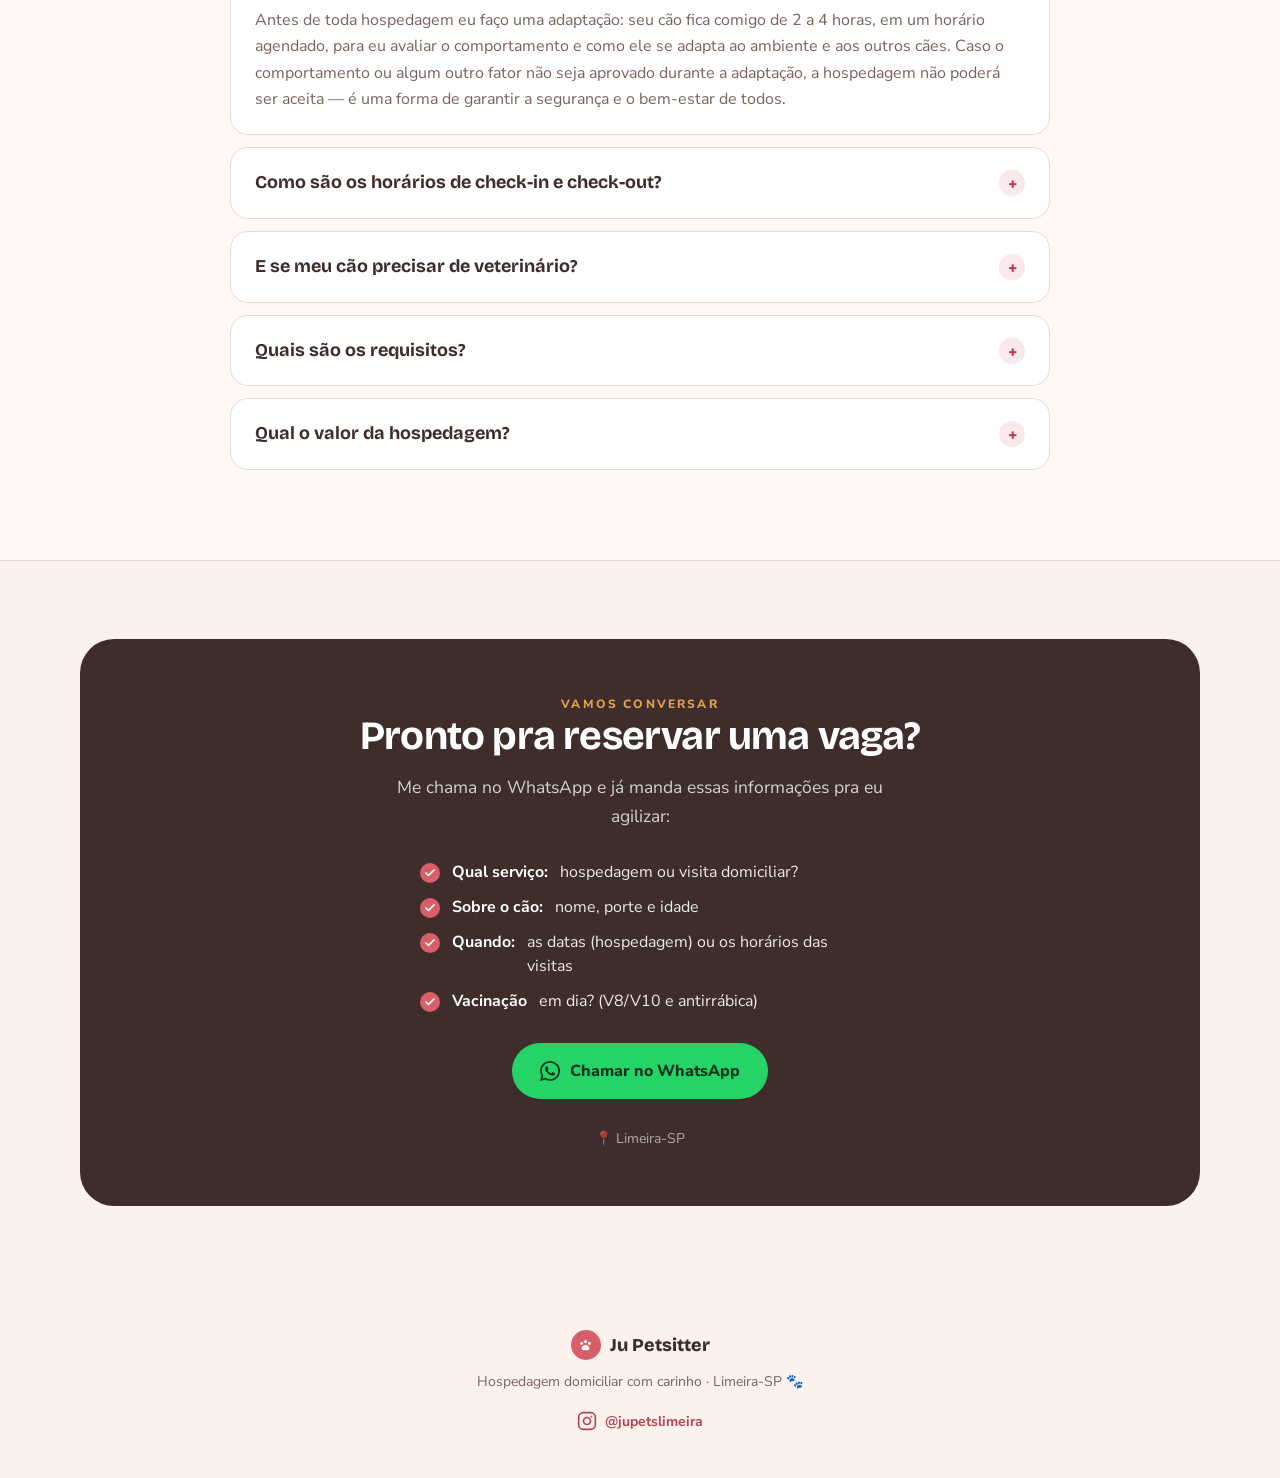
==== commit 280b0982: "Remove the hero dog photo and soften the walks item Co-Authored-By: Claude Opus 5.5 <noreply@anthrop" ====
--- a/index.html
+++ b/index.html
@@ -116,20 +116,13 @@
 
   /* ====== Hero ====== */
   .hero { padding: 56px 0 70px; }
-  .hero-grid { display: grid; grid-template-columns: 1.05fr 0.95fr; gap: 50px; align-items: center; }
-  .hero h1 { font-size: clamp(38px, 6vw, 64px); font-weight: 800; margin-top: 16px; }
+  .hero-grid { display: grid; grid-template-columns: minmax(0, 1fr); gap: 50px; align-items: center; }
+  .hero h1 { font-size: clamp(38px, 6vw, 64px); font-weight: 800; margin-top: 16px; max-width: 820px; }
   .hero h1 .accent { color: var(--rose); }
   .hero .lead { font-size: 19px; color: var(--ink-soft); margin: 22px 0 30px; max-width: 540px; }
   .hero-cta-label { font-weight: 800; text-transform: uppercase; letter-spacing: 0.18em; font-size: 12px; color: var(--ink-soft); margin-bottom: 14px; }
   .hero-cta { display: flex; flex-wrap: wrap; gap: 14px; }
   .hero-badges { display: flex; flex-wrap: wrap; gap: 10px; margin-top: 30px; }
-  .hero-photo { position: relative; }
-  .hero-photo image-slot { width: 100%; height: 480px; box-shadow: var(--shadow); }
-  .hero-photo .float { position: absolute; left: -18px; bottom: 26px; background: var(--surface); border: 1px solid var(--line);
-        border-radius: var(--r-md); padding: 13px 17px; box-shadow: var(--shadow-sm); display: flex; align-items: center; gap: 11px; }
-  .hero-photo .float .ic { width: 38px; height: 38px; border-radius: 12px; background: var(--honey-soft); color: var(--honey-ink); display: grid; place-items: center; font-size: 18px; }
-  .hero-photo .float b { font-size: 14px; display: block; }
-  .hero-photo .float span { font-size: 12.5px; color: var(--ink-soft); }
 
   /* ====== Sobre ====== */
   .about { background: var(--surface); border-top: 1px solid var(--line); border-bottom: 1px solid var(--line); }
@@ -341,7 +334,6 @@
     .steps { grid-template-columns: 1fr 1fr; }
     .quotes { grid-template-columns: 1fr; }
     .about-photo image-slot { height: auto; }
-    .hero-photo image-slot { height: 420px; }
     .nav-links { display: none; }
     .nav-toggle { display: inline-flex; }
     .mobile-menu.open { display: flex; flex-direction: column; gap: 4px; padding: 12px 28px 20px; border-bottom: 1px solid var(--line); background: var(--cream); }
@@ -354,8 +346,6 @@
     .section { padding: 56px 0; }
     .hero { padding: 32px 0 48px; }
     .about-photo image-slot { height: auto; }
-    .hero-photo image-slot { height: 96vw; max-height: 440px; }
-    .hero-photo .float { left: 50%; transform: translateX(-50%); bottom: -16px; white-space: nowrap; }
   }
 </style>
 </head>
@@ -411,13 +401,6 @@
         <span class="badge honey">❤️ Cuidado individual</span>
       </div>
     </div>
-    <div class="hero-photo">
-      <image-slot id="hero" shape="rounded" radius="26" src="images/hero-colo.jpeg" placeholder="Arraste a foto principal (cão aconchegado em casa)" style="width: 480px"></image-slot>
-      <div class="float">
-        <span class="ic">📸</span>
-        <span><b>Fotos e vídeos</b><span>várias vezes ao dia</span></span>
-      </div>
-    </div>
   </div>
 </section>
 
@@ -523,7 +506,7 @@
         </li>
         <li>
           <span class="ck">🦮</span>
-          <span><b>Passeios diários</b><span>Saídas todos os dias pra gastar energia e explorar com segurança.</span></span>
+          <span><b>Passeios</b><span>Saídas pra gastar energia e explorar com segurança.</span></span>
         </li>
         <li>
           <span class="ck">🎾</span>
